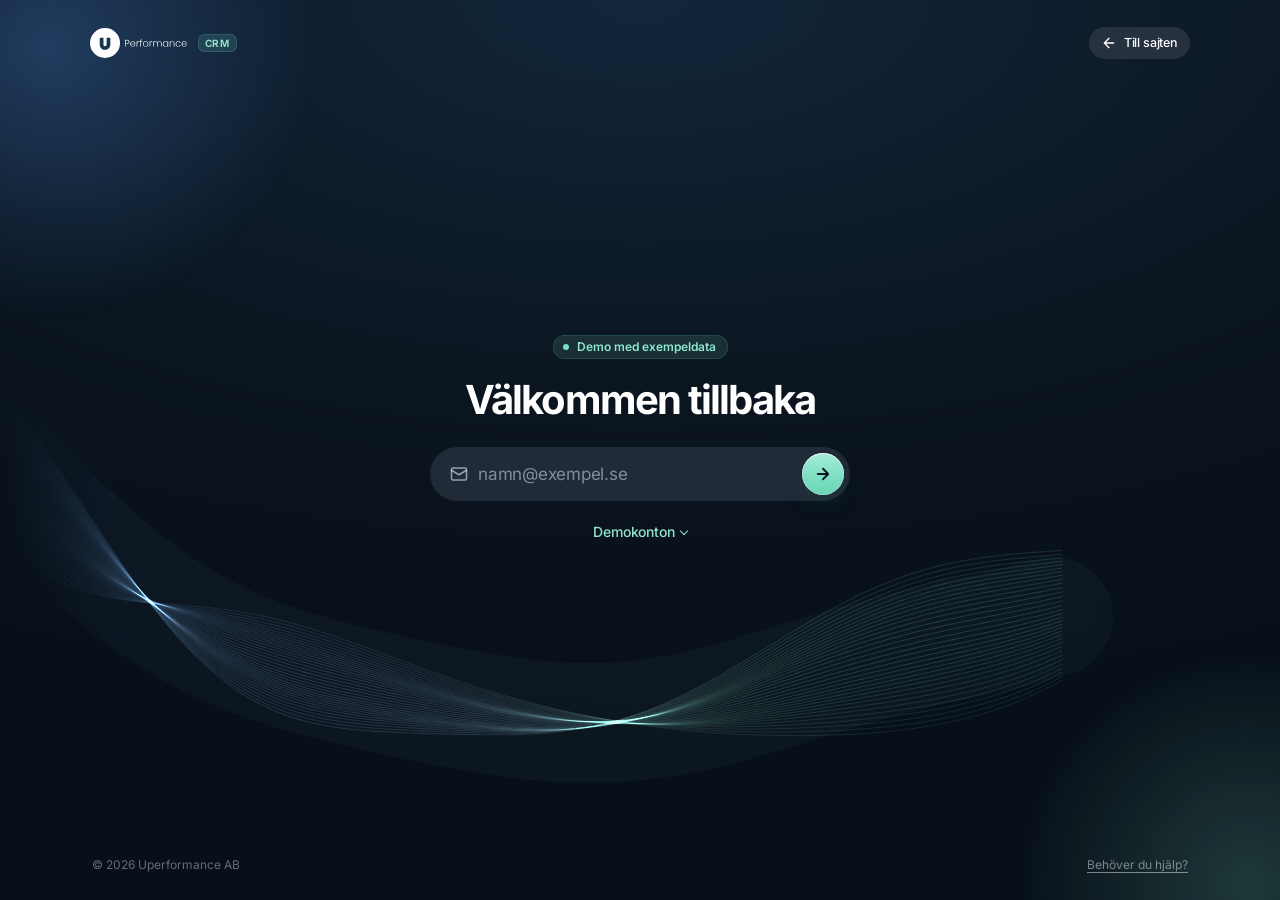
==== crm/index.html @ 2f88c302 "Visningsversion" ====
<!doctype html>
<html lang="sv">
<head>
<meta charset="utf-8">
<script src="skarpt.js"></script>
<script>
  // Inloggningsvakten: den som inte är inloggad skickas till inloggningssidan (och tillbaka hit efteråt).
  // Skarpt läge (node server/server.js sätter window.UP_SKARPT i skarpt.js): servern avgör via sessionskakan.
  // Demoläget: inloggning utan lösenord i webbläsaren. Hemsidan loggar ut – därför kontrolleras det även när
  // sidan visas från bakåt/framåt-cachen och när en annan flik loggar ut.
  // 3D väntas (WebGL2 finns): 3D-sidorna ritas direkt i sin slutliga form i stället för att visa reservversionen först.
  // scener.js tar bort flaggan om scenerna inte kan visas – då syns reservversionerna som förut.
  // 3D kan stängas av i adminpanelens inställningar (up-crm-3d = av) – då står hjältarna direkt utan scen
  if ('WebGL2RenderingContext' in window && (() => { try { return localStorage.getItem('up-crm-3d') !== 'av'; } catch (err) { return true; } })()) document.documentElement.setAttribute('data-3d', '');
  // Infälld sidomeny (dator) sätts före första målningen så att den inte blinkar till
  try { if (localStorage.getItem('up-crm-sido-dold') === '1') document.documentElement.setAttribute('data-sido-dold', ''); } catch (err) { /* ingen lagring */ }
  (() => {
    // orsak (skarpt läge): servern vet varför kakan inte gäller – inaktiverat konto eller utloggad av en administratör
    const tillInloggning = (orsak) => {
      window.UP_OMDIRIGERAR = true; const q = new URLSearchParams();
      if (/^#\/[\w\/-]+$/.test(location.hash)) q.set('nasta', location.hash);
      if (orsak === 'inaktiverad' || orsak === 'utloggad-av-admin') q.set('orsak', orsak);
      location.replace('logga-in.html' + (q.toString() ? '?' + q : ''));
    };
    const S = window.UP_SKARPT && window.UP_SKARPT.lage === 'skarp' ? window.UP_SKARPT : null;
    if (S) {
      document.documentElement.setAttribute('data-lage', 'skarp');
      if (!S.inloggad) { tillInloggning(S.orsak); return; }
      addEventListener('pageshow', (ev) => {
        if (!ev.persisted) return;
        fetch('/api/jag', { credentials: 'same-origin', cache: 'no-store', headers: { Accept: 'application/json' } }).then((r) => { if (r.status === 401) r.json().then((j) => tillInloggning(j && j.orsak), () => tillInloggning()); }, () => {});
      });
      // Utloggning i en annan flik (den här fliken loggar själv ut via "Logga ut" och sätter UP_LOGGAR_UT)
      try { new BroadcastChannel('up-crm').addEventListener('message', (ev) => { if (ev.data && ev.data.typ === 'utloggad' && !window.UP_LOGGAR_UT) tillInloggning(); }); } catch (err) { /* äldre webbläsare – storage nedan räcker */ }
      addEventListener('storage', (ev) => { if (ev.key === 'up-crm-utloggning' && ev.newValue) tillInloggning(); });
      return;
    }
    // Visningslänk (bara demoläget): /crm/?visa=salj eller ?visa=test loggar in demorollen direkt, så att en länk kan skickas
    // till någon som ska titta utan att behöva gå via inloggningssidan. Parametern tas bort ur adressen efteråt.
    const visa = { salj: 'gs', chef: 'gs', test: 'dr', admin: 'ad' }[new URLSearchParams(location.search).get('visa')];
    if (visa) {
      try {
        localStorage.setItem('up-crm-jag', visa);
        localStorage.setItem('up-crm-inloggad', JSON.stringify({ id: visa, tid: new Date().toISOString(), demo: true, visning: true }));
      } catch (err) { /* privat läge – CRM:et släpper då in ändå */ }
      try { const q = new URLSearchParams(location.search); q.delete('visa'); history.replaceState(null, '', location.pathname + (q.toString() ? '?' + q : '') + location.hash); } catch (err) { /* ignorera */ }
    }
    const utloggad = () => { try { return !localStorage.getItem('up-crm-inloggad'); } catch (err) { return false; } };
    if (utloggad()) tillInloggning();
    addEventListener('pageshow', (ev) => { if (ev.persisted && utloggad()) tillInloggning(); });
    addEventListener('storage', (ev) => { if ((ev.key === 'up-crm-inloggad' || ev.key === null) && utloggad()) tillInloggning(); });
  })();
</script>
<meta name="viewport" content="width=device-width, initial-scale=1, viewport-fit=cover">
<meta name="referrer" content="same-origin">
<title>Uperformance CRM – prototyp</title>
<meta name="robots" content="noindex">
<meta name="theme-color" content="#0b1520">
<script src="tema-tidigt.js?v=3"></script>
<link rel="icon" href="favicon.png" type="image/png">
<!-- Typsnitten ligger på vår egen server (GDPR) – inget hämtas från Google -->
<link rel="stylesheet" href="../assets/typsnitt/typsnitt.css?v=1">
<link rel="stylesheet" href="crm.css?v=62">
<link rel="stylesheet" href="premium.css?v=42">
<link rel="stylesheet" href="mote.css?v=13">
<link rel="stylesheet" href="film.css?v=2">
<link rel="stylesheet" href="mote-paket.css?v=1">
<link rel="stylesheet" href="motescen.css?v=32">
<link rel="stylesheet" href="sidor.css?v=151">
<link rel="stylesheet" href="inspelning.css?v=11">
<link rel="stylesheet" href="samtal.css?v=5">
<link rel="stylesheet" href="samtal-dela.css?v=5">
<link rel="stylesheet" href="videomote.css?v=6">
<link rel="stylesheet" href="chatt.css?v=38">
<link rel="stylesheet" href="ledning.css?v=72">
<link rel="stylesheet" href="enkat-rapport.css?v=5">
<link rel="stylesheet" href="enkater.css?v=7">
<link rel="stylesheet" href="abonnemang.css?v=26">
<link rel="stylesheet" href="forfragningar.css?v=1">
<link rel="stylesheet" href="import.css?v=2">
<link rel="stylesheet" href="hjalp.css?v=2">
<link rel="stylesheet" href="diagram.css?v=2">
<link rel="stylesheet" href="tema-toner.css?v=25">
<link rel="stylesheet" href="tema.css?v=38">
<link rel="stylesheet" href="glas.css?v=28" media="screen">
<link rel="stylesheet" href="sidorals.css?v=8">
<link rel="stylesheet" href="sidomeny.css?v=23">
<link rel="stylesheet" href="../assets/valj.css?v=13">
<link rel="stylesheet" href="../assets/kalender.css?v=14">
<link rel="stylesheet" href="../assets/overgang.css?v=2">
<link rel="stylesheet" href="../assets/logga.css?v=4">
<link rel="stylesheet" href="apple.css?v=59">
<link rel="stylesheet" href="apple-1.css?v=2">
<link rel="stylesheet" href="apple-2.css?v=2">
<link rel="stylesheet" href="apple-3.css?v=2">
<link rel="stylesheet" href="apple-4.css?v=2">
<link rel="stylesheet" href="guide.css?v=2">
<script src="../assets/overgang.js?v=3"></script>
<script src="data.js?v=25" defer></script>
<script src="../assets/valj.js?v=2" defer></script>
<script src="../assets/kalender.js?v=4" defer></script>
<script src="lager.js?v=26" defer></script>
<script src="filregler.js?v=1" defer></script>
<script src="filskanner.js?v=2" defer></script>
<script src="film.js?v=3" defer></script>
<script src="mote.js?v=17" defer></script>
<script src="tema.js?v=7" defer></script>
<script src="installningar.js?v=12" defer></script>
<script src="ledning.js?v=47" defer></script>
<script src="sakerhet.js?v=23" defer></script>
<script src="inspelning.js?v=6" defer></script>
<script src="samtal.js?v=3" defer></script>
<script src="samtal-ui.js?v=7" defer></script>
<script src="samtal-dela.js?v=2" defer></script>
<script src="videomote.js?v=8" defer></script>
<script src="sidorals.js?v=4" defer></script>
<script src="sidomeny.js?v=6" defer></script>
<script src="aviseringar.js?v=6" defer></script>
<script src="chatt.js?v=37" defer></script>
<script src="diagram.js?v=1" defer></script>
<script src="enkatlogik.js?v=5" defer></script>
<script src="qr.js?v=1" defer></script>
<script src="enkater.js?v=9" defer></script>
<script src="abonnemang.js?v=16" defer></script>
<script src="forfragningar.js?v=3" defer></script>
<script src="import.js?v=5" defer></script>
<script src="hjalp-innehall.js?v=1" defer></script>
<script src="hjalp.js?v=2" defer></script>
<script src="mjuka-val.js?v=11" defer></script>
<script src="../assets/logga.js?v=1" defer></script>
<script src="guide.js?v=8" defer></script>
<script src="guide-turer.js?v=6" defer></script>
<script src="crm.js?v=182" defer></script>
<script src="motescen.js?v=16" defer></script>
<script type="module" src="scener.js?v=93"></script>
</head>
<body>

<svg width="0" height="0" style="position:absolute" aria-hidden="true" focusable="false">
  <defs>
    <!-- symbolernas tvåtonslinjer (crm.css modul 21: --emo-grad) – ljus yta och mörk yta -->
    <linearGradient id="ikg-navy" gradientUnits="userSpaceOnUse" x1="4" y1="21" x2="20" y2="3"><stop offset="0" stop-color="#183653"/><stop offset="1" stop-color="#2f7fa8"/></linearGradient>
    <linearGradient id="ikg-mint" gradientUnits="userSpaceOnUse" x1="4" y1="21" x2="20" y2="3"><stop offset="0" stop-color="#0b5e4a"/><stop offset="1" stop-color="#1fb38f"/></linearGradient>
    <linearGradient id="ikg-is" gradientUnits="userSpaceOnUse" x1="4" y1="21" x2="20" y2="3"><stop offset="0" stop-color="#24527c"/><stop offset="1" stop-color="#4f93cf"/></linearGradient>
    <linearGradient id="ikg-orange" gradientUnits="userSpaceOnUse" x1="4" y1="21" x2="20" y2="3"><stop offset="0" stop-color="#9a4f0e"/><stop offset="1" stop-color="#e08a2e"/></linearGradient>
    <linearGradient id="ikg-rod" gradientUnits="userSpaceOnUse" x1="4" y1="21" x2="20" y2="3"><stop offset="0" stop-color="#b23b26"/><stop offset="1" stop-color="#e8705a"/></linearGradient>
    <linearGradient id="ikg-gul" gradientUnits="userSpaceOnUse" x1="4" y1="21" x2="20" y2="3"><stop offset="0" stop-color="#8c5d05"/><stop offset="1" stop-color="#d6a127"/></linearGradient>
    <linearGradient id="ikg-ljus" gradientUnits="userSpaceOnUse" x1="4" y1="21" x2="20" y2="3"><stop offset="0" stop-color="#7ee0c3"/><stop offset="1" stop-color="#c4e6ff"/></linearGradient>
    <linearGradient id="ikg-ljus-orange" gradientUnits="userSpaceOnUse" x1="4" y1="21" x2="20" y2="3"><stop offset="0" stop-color="#ffb36b"/><stop offset="1" stop-color="#ffe2b6"/></linearGradient>
    <linearGradient id="ikg-ljus-rod" gradientUnits="userSpaceOnUse" x1="4" y1="21" x2="20" y2="3"><stop offset="0" stop-color="#ff9b86"/><stop offset="1" stop-color="#ffd3c8"/></linearGradient>
    <linearGradient id="ikg-ljus-gul" gradientUnits="userSpaceOnUse" x1="4" y1="21" x2="20" y2="3"><stop offset="0" stop-color="#ffd27a"/><stop offset="1" stop-color="#fff2c6"/></linearGradient>
    <linearGradient id="ikg-ljus-is" gradientUnits="userSpaceOnUse" x1="4" y1="21" x2="20" y2="3"><stop offset="0" stop-color="#a7d2ff"/><stop offset="1" stop-color="#e6f2ff"/></linearGradient>
    <linearGradient id="spark-grad" x1="0" y1="0" x2="0" y2="1"><stop offset="0" stop-color="#7ee0c3" stop-opacity=".45"/><stop offset="1" stop-color="#7ee0c3" stop-opacity="0"/></linearGradient>
    <linearGradient id="stapel-grad" x1="0" y1="0" x2="0" y2="1"><stop offset="0" stop-color="#7ee0c3"/><stop offset="1" stop-color="#183653"/></linearGradient>
  </defs>
  <symbol id="i-chevron" viewBox="0 0 24 24"><path pathLength="1" d="m7 10 5 5 5-5"/></symbol>
  <symbol id="i-blixt" viewBox="0 0 24 24"><path pathLength="1" d="M4 14a1 1 0 0 1-.78-1.63l9.9-10.2a.5.5 0 0 1 .86.46l-1.92 6.02A1 1 0 0 0 13 10h7a1 1 0 0 1 .78 1.63l-9.9 10.2a.5.5 0 0 1-.86-.46l1.92-6.02A1 1 0 0 0 11 14z"/></symbol>
  <symbol id="u-mark" viewBox="0 0 396 395"><path fill="none" stroke="currentColor" stroke-width="20" d="M198,10c103.9,0,188,84,188,187.5s-84.1,187.5-188,187.5S10,301,10,197.5,94.1,10,198,10Z"/><path fill="currentColor" d="M177.5,127.8v88.6c0,7.3,1.6,13,4.7,17.3,3.3,4.1,8.4,6.2,15.5,6.2s12.4-2.1,15.8-6.2c3.4-4.3,5.1-10.1,5.1-17.3v-88.6h49.1v88.6c0,14.9-3.1,27.8-9.3,38.4-6.2,10.5-14.7,18.4-25.5,23.8-10.8,5.3-22.9,8-36.2,8s-25.2-2.7-35.5-8c-10.2-5.3-18.2-13.2-24-23.8-5.8-10.5-8.7-23.3-8.7-38.4v-88.6h49.1-.1Z"/></symbol>
  <symbol id="i-hem" viewBox="0 0 24 24"><path pathLength="1" d="M3 10.5 12 3l9 7.5V20a1 1 0 0 1-1 1h-5v-6h-6v6H4a1 1 0 0 1-1-1z"/></symbol>
  <symbol id="i-kunder" viewBox="0 0 24 24"><rect pathLength="1" x="4" y="2" width="16" height="20" rx="2"/><path pathLength="1" d="M9 22v-4h6v4M8 6h.01M12 6h.01M16 6h.01M8 10h.01M12 10h.01M16 10h.01M8 14h.01M12 14h.01M16 14h.01"/></symbol>
  <symbol id="i-salj" viewBox="0 0 24 24"><path pathLength="1" d="M3 3v18h18"/><path pathLength="1" d="m7 14 4-4 4 4 5-6"/></symbol>
  <symbol id="i-projekt" viewBox="0 0 24 24"><rect pathLength="1" x="3" y="4" width="18" height="16" rx="2"/><path pathLength="1" d="M8 4v16M14 4v16"/></symbol>
  <symbol id="i-klubb" viewBox="0 0 24 24"><path pathLength="1" d="M6 9H4.5a2.5 2.5 0 0 1 0-5H6M18 9h1.5a2.5 2.5 0 0 0 0-5H18M4 22h16M10 14.66V17c0 .55-.47.98-.97 1.21C7.85 18.75 7 20.24 7 22M14 14.66V17c0 .55.47.98.97 1.21C16.15 18.75 17 20.24 17 22M18 2H6v7a6 6 0 0 0 12 0V2Z"/></symbol>
  <symbol id="i-todo" viewBox="0 0 24 24"><rect pathLength="1" x="3" y="5" width="6" height="6" rx="1"/><path pathLength="1" d="m3 17 2 2 4-4M13 6h8M13 12h8M13 18h8"/></symbol>
  <symbol id="i-mer-cirkel" viewBox="0 0 24 24"><circle pathLength="1" cx="12" cy="12" r="9.25"/><circle pathLength="1" cx="7.6" cy="12" r=".9" fill="currentColor"/><circle pathLength="1" cx="12" cy="12" r=".9" fill="currentColor"/><circle pathLength="1" cx="16.4" cy="12" r=".9" fill="currentColor"/></symbol>
  <symbol id="i-mer" viewBox="0 0 24 24"><circle pathLength="1" cx="5" cy="12" r="1.5"/><circle pathLength="1" cx="12" cy="12" r="1.5"/><circle pathLength="1" cx="19" cy="12" r="1.5"/></symbol>
  <symbol id="i-plus" viewBox="0 0 24 24"><path pathLength="1" d="M12 5v14M5 12h14"/></symbol>
  <symbol id="i-sok" viewBox="0 0 24 24"><circle pathLength="1" cx="11" cy="11" r="7"/><path pathLength="1" d="m20 20-3.5-3.5"/></symbol>
  <symbol id="i-pil" viewBox="0 0 24 24"><path pathLength="1" d="M5 12h14M12 5l7 7-7 7"/></symbol>
  <symbol id="i-pil-v" viewBox="0 0 24 24"><path pathLength="1" d="M19 12H5M12 19l-7-7 7-7"/></symbol>
  <symbol id="i-bock" viewBox="0 0 24 24"><path pathLength="1" d="M20 6 9 17l-5-5"/></symbol>
  <symbol id="i-stang" viewBox="0 0 24 24"><path pathLength="1" d="M18 6 6 18M6 6l12 12"/></symbol>
  <symbol id="i-anteckning" viewBox="0 0 24 24"><path pathLength="1" d="M12 20h9M16.5 3.5a2.12 2.12 0 0 1 3 3L7 19l-4 1 1-4Z"/></symbol>
  <symbol id="i-mote" viewBox="0 0 24 24"><path pathLength="1" d="M16 21v-2a4 4 0 0 0-4-4H6a4 4 0 0 0-4 4v2M22 21v-2a4 4 0 0 0-3-3.87M16 3.13a4 4 0 0 1 0 7.75"/><circle pathLength="1" cx="9" cy="7" r="4"/></symbol>
  <symbol id="i-samtal" viewBox="0 0 24 24"><path pathLength="1" d="M22 16.92v3a2 2 0 0 1-2.18 2 19.79 19.79 0 0 1-8.63-3.07 19.5 19.5 0 0 1-6-6A19.79 19.79 0 0 1 2.12 4.18 2 2 0 0 1 4.11 2h3a2 2 0 0 1 2 1.72c.13.96.36 1.9.7 2.81a2 2 0 0 1-.45 2.11L8.09 9.91a16 16 0 0 0 6 6l1.27-1.27a2 2 0 0 1 2.11-.45c.91.34 1.85.57 2.81.7A2 2 0 0 1 22 16.92z"/></symbol>
  <symbol id="i-mejl" viewBox="0 0 24 24"><rect pathLength="1" x="2" y="4" width="20" height="16" rx="2"/><path pathLength="1" d="m22 7-10 6L2 7"/></symbol>
  <symbol id="i-system" viewBox="0 0 24 24"><circle pathLength="1" cx="12" cy="12" r="3"/><path pathLength="1" d="M12 2v3M12 19v3M4.93 4.93l2.12 2.12M16.95 16.95l2.12 2.12M2 12h3M19 12h3M4.93 19.07l2.12-2.12M16.95 7.05l2.12-2.12"/></symbol>
  <symbol id="i-dokument" viewBox="0 0 24 24"><path pathLength="1" d="M15 2H6a2 2 0 0 0-2 2v16a2 2 0 0 0 2 2h12a2 2 0 0 0 2-2V7Z"/><path pathLength="1" d="M14 2v4a2 2 0 0 0 2 2h4M16 13H8M16 17H8M10 9H8"/></symbol>
  <symbol id="i-uppladdning" viewBox="0 0 24 24"><path pathLength="1" d="M21 15v4a2 2 0 0 1-2 2H5a2 2 0 0 1-2-2v-4M17 8l-5-5-5 5M12 3v12"/></symbol>
  <symbol id="i-ladda-ner" viewBox="0 0 24 24"><path pathLength="1" d="M21 15v4a2 2 0 0 1-2 2H5a2 2 0 0 1-2-2v-4"/><path pathLength="1" d="m7 10 5 5 5-5M12 15V3"/></symbol>
  <symbol id="i-skrivare" viewBox="0 0 24 24"><path pathLength="1" d="M6 9V2h12v7M6 18H4a2 2 0 0 1-2-2v-5a2 2 0 0 1 2-2h16a2 2 0 0 1 2 2v5a2 2 0 0 1-2 2h-2"/><rect pathLength="1" x="6" y="14" width="12" height="8"/></symbol>
  <symbol id="i-kalender" viewBox="0 0 24 24"><rect pathLength="1" x="3" y="4" width="18" height="18" rx="2"/><path pathLength="1" d="M16 2v4M8 2v4M3 10h18"/></symbol>
  <symbol id="i-plats" viewBox="0 0 24 24"><path pathLength="1" d="M20 10c0 6-8 12-8 12s-8-6-8-12a8 8 0 0 1 16 0Z"/><circle pathLength="1" cx="12" cy="10" r="3"/></symbol>
  <symbol id="i-anstallda" viewBox="0 0 24 24"><path pathLength="1" d="M19 21v-2a4 4 0 0 0-4-4H9a4 4 0 0 0-4 4v2"/><circle pathLength="1" cx="12" cy="7" r="4"/></symbol>
  <symbol id="i-varning" viewBox="0 0 24 24"><path pathLength="1" d="m21.73 18-8-14a2 2 0 0 0-3.48 0l-8 14A2 2 0 0 0 4 21h16a2 2 0 0 0 1.73-3Z"/><path pathLength="1" d="M12 9v4M12 17h.01"/></symbol>
  <symbol id="i-pengar" viewBox="0 0 24 24"><rect pathLength="1" x="2" y="6" width="20" height="12" rx="2"/><circle pathLength="1" cx="12" cy="12" r="2.5"/><path pathLength="1" d="M6 12h.01M18 12h.01"/></symbol>
  <symbol id="i-lank" viewBox="0 0 24 24"><path pathLength="1" d="M10 13a5 5 0 0 0 7.54.54l3-3a5 5 0 0 0-7.07-7.07l-1.72 1.71"/><path pathLength="1" d="M14 11a5 5 0 0 0-7.54-.54l-3 3a5 5 0 0 0 7.07 7.07l1.71-1.71"/></symbol>
  <symbol id="i-retur" viewBox="0 0 24 24"><path pathLength="1" d="M9 14 4 9l5-5"/><path pathLength="1" d="M4 9h10.5a5.5 5.5 0 0 1 0 11H11"/></symbol>
  <symbol id="i-flytta" viewBox="0 0 24 24"><path pathLength="1" d="m9 18 6-6-6-6"/></symbol>
  <symbol id="i-trend" viewBox="0 0 24 24"><path pathLength="1" d="M22 7 13.5 15.5l-5-5L2 17M16 7h6v6"/></symbol>
  <symbol id="i-klocka" viewBox="0 0 24 24"><circle pathLength="1" cx="12" cy="12" r="10"/><path pathLength="1" d="M12 6v6l4 2"/></symbol>
  <symbol id="i-info" viewBox="0 0 24 24"><circle pathLength="1" cx="12" cy="12" r="10"/><path pathLength="1" d="M12 16v-4M12 8h.01"/></symbol>
  <symbol id="i-video" viewBox="0 0 24 24"><rect pathLength="1" x="2.5" y="6" width="13" height="12" rx="3"/><path pathLength="1" d="m15.5 10.5 6-3.5v10l-6-3.5z"/></symbol><symbol id="i-film" viewBox="0 0 24 24"><rect pathLength="1" x="3" y="5" width="18" height="14" rx="3"/><path pathLength="1" d="M10 9.5v5l4.5-2.5z"/></symbol><symbol id="i-presentation" viewBox="0 0 24 24"><path pathLength="1" d="M3 4h18M4 4v10a2 2 0 0 0 2 2h12a2 2 0 0 0 2-2V4M12 16v4M8 21l4-1 4 1M9.5 8.5v4M12.5 7v5.5M15.5 10v2.5"/></symbol>
  <symbol id="i-las" viewBox="0 0 24 24"><rect pathLength="1" x="3" y="11" width="18" height="11" rx="2"/><path pathLength="1" d="M7 11V7a5 5 0 0 1 10 0v4"/></symbol>
  <symbol id="i-logga-ut" viewBox="0 0 24 24"><path pathLength="1" d="M9 21H5a2 2 0 0 1-2-2V5a2 2 0 0 1 2-2h4M16 17l5-5-5-5M21 12H9"/></symbol>
  <symbol id="i-hjarta" viewBox="0 0 24 24"><path pathLength="1" d="M20.8 4.6a5.5 5.5 0 0 0-7.8 0L12 5.7l-1-1.1a5.5 5.5 0 0 0-7.8 7.8l1 1.1L12 21l7.8-7.8 1-1.1a5.5 5.5 0 0 0 0-7.8z"/></symbol>
  <symbol id="i-redigera" viewBox="0 0 24 24"><path pathLength="1" d="M17 3a2.85 2.85 0 1 1 4 4L7.5 20.5 2 22l1.5-5.5Z"/></symbol>
  <symbol id="i-helskarm" viewBox="0 0 24 24"><path pathLength="1" d="M4 9V4h5M20 9V4h-5M4 15v5h5M20 15v5h-5"/></symbol>
  <symbol id="i-helskarm-ut" viewBox="0 0 24 24"><path pathLength="1" d="M9 4v5H4M15 4v5h5M9 20v-5H4M15 20v-5h5"/></symbol>
  <symbol id="i-papperskorg" viewBox="0 0 24 24"><path pathLength="1" d="M3 6h18M8 6V4a2 2 0 0 1 2-2h4a2 2 0 0 1 2 2v2M19 6l-1 14a2 2 0 0 1-2 2H8a2 2 0 0 1-2-2L5 6M10 11v6M14 11v6"/></symbol>
  <symbol id="i-aterstall" viewBox="0 0 24 24"><path pathLength="1" d="M3 12a9 9 0 1 0 9-9 9.75 9.75 0 0 0-6.74 2.74L3 8"/><path pathLength="1" d="M3 3v5h5"/></symbol>
  <!-- offertens tillval och program (TILLVAL_IKON i crm.js) – linjeikoner i samma stil, ersätter emojin -->
  <symbol id="i-matare" viewBox="0 0 24 24"><path pathLength="1" d="m12 14 4-4"/><path pathLength="1" d="M3.34 19a10 10 0 1 1 17.32 0"/></symbol>
  <symbol id="i-rorlighet" viewBox="0 0 24 24"><path pathLength="1" d="M4 20h16"/><path pathLength="1" d="M4 20 16.5 7.5"/><path pathLength="1" d="M11 20a7 7 0 0 0-2.05-4.95"/><circle pathLength="1" cx="17.5" cy="6.5" r="1.5"/></symbol>
  <symbol id="i-styrka" viewBox="0 0 24 24"><rect pathLength="1" x="5" y="6.5" width="3.5" height="11" rx="1.2"/><rect pathLength="1" x="15.5" y="6.5" width="3.5" height="11" rx="1.2"/><path pathLength="1" d="M2 12h3M8.5 12h7M19 12h3"/></symbol>
  <symbol id="i-hopp" viewBox="0 0 24 24"><path pathLength="1" d="m18 9-6-6-6 6"/><path pathLength="1" d="M12 3v14"/><path pathLength="1" d="M5 21h14"/></symbol>
  <symbol id="i-droppe" viewBox="0 0 24 24"><path pathLength="1" d="M12 22a7 7 0 0 0 7-7c0-2-1-3.9-3-5.5s-3.5-4-4-6.5c-.5 2.5-2 4.9-4 6.5C6 11.1 5 13 5 15a7 7 0 0 0 7 7z"/></symbol>
  <symbol id="i-skanna" viewBox="0 0 24 24"><path pathLength="1" d="M3 7V5a2 2 0 0 1 2-2h2"/><path pathLength="1" d="M17 3h2a2 2 0 0 1 2 2v2"/><path pathLength="1" d="M21 17v2a2 2 0 0 1-2 2h-2"/><path pathLength="1" d="M7 21H5a2 2 0 0 1-2-2v-2"/><path pathLength="1" d="M7 12h10"/></symbol>
  <symbol id="i-andning" viewBox="0 0 24 24"><path pathLength="1" d="M12.8 19.6A2 2 0 1 0 14 16H2"/><path pathLength="1" d="M17.5 8a2.5 2.5 0 1 1 2 4H2"/><path pathLength="1" d="M9.8 4.4A2 2 0 1 1 11 8H2"/></symbol>
  <symbol id="i-puls" viewBox="0 0 24 24"><path pathLength="1" d="M19 14c1.49-1.46 3-3.21 3-5.5A5.5 5.5 0 0 0 16.5 3c-1.76 0-3 .5-4.5 2-1.5-1.5-2.74-2-4.5-2A5.5 5.5 0 0 0 2 8.5c0 2.3 1.5 4.05 3 5.5l7 7Z"/><path pathLength="1" d="M3.22 12H9.5l.5-1 2 4.5 2-7 1.5 3.5h5.27"/></symbol>
  <symbol id="i-mobil" viewBox="0 0 24 24"><rect pathLength="1" x="5" y="2" width="14" height="20" rx="2.5"/><path pathLength="1" d="M11 18h2"/></symbol>
  <symbol id="i-enkat" viewBox="0 0 24 24"><rect pathLength="1" x="4" y="3" width="16" height="18" rx="2.5"/><path pathLength="1" d="M8 8.5l1.2 1.2L11.5 7.4M8 14.5l1.2 1.2 2.3-2.3"/><path pathLength="1" d="M14 8.5h3M14 14.5h3"/></symbol>
  <symbol id="i-qr" viewBox="0 0 24 24"><rect pathLength="1" x="3" y="3" width="7" height="7" rx="1.5"/><rect pathLength="1" x="14" y="3" width="7" height="7" rx="1.5"/><rect pathLength="1" x="3" y="14" width="7" height="7" rx="1.5"/><path pathLength="1" d="M14 14h3v3h-3zM20 14v.01M14 20h.01M17 20h4v-3"/></symbol>
  <symbol id="i-stapel" viewBox="0 0 24 24"><path pathLength="1" d="M3 3v16a2 2 0 0 0 2 2h16"/><path pathLength="1" d="M18 17V9"/><path pathLength="1" d="M13 17V5"/><path pathLength="1" d="M8 17v-3"/></symbol>
  <symbol id="i-kompass" viewBox="0 0 24 24"><circle pathLength="1" cx="12" cy="12" r="10"/><path pathLength="1" d="m16.24 7.76-1.804 5.411a2 2 0 0 1-1.265 1.265L7.76 16.24l1.804-5.411a2 2 0 0 1 1.265-1.265z"/></symbol>
  <symbol id="i-underlag" viewBox="0 0 24 24"><rect pathLength="1" x="8" y="2" width="8" height="4" rx="1"/><path pathLength="1" d="M16 4h2a2 2 0 0 1 2 2v14a2 2 0 0 1-2 2H6a2 2 0 0 1-2-2V6a2 2 0 0 1 2-2h2"/><path pathLength="1" d="M12 11h4M12 16h4M8 11h.01M8 16h.01"/></symbol>
  <symbol id="i-order" viewBox="0 0 24 24"><path pathLength="1" d="M15 2H6a2 2 0 0 0-2 2v16a2 2 0 0 0 2 2h12a2 2 0 0 0 2-2V7Z"/><path pathLength="1" d="M14 2v4a2 2 0 0 0 2 2h4"/><path pathLength="1" d="m9 15 2 2 4-4"/></symbol>
  <!-- CRM:ets symboler (UPEMO i crm.js) – linjeikoner som ersätter emojin i hela CRM:et (2026-10-22) -->
  <symbol id="i-prat" viewBox="0 0 24 24"><path pathLength="1" d="M7.9 20A9 9 0 1 0 4 16.1L2 22Z"/><path pathLength="1" d="M8 12h.01M12 12h.01M16 12h.01"/></symbol>
  <symbol id="i-medalj" viewBox="0 0 24 24"><path pathLength="1" d="m15.477 12.89 1.515 8.526a.5.5 0 0 1-.81.47l-3.58-2.687a1 1 0 0 0-1.197 0l-3.586 2.686a.5.5 0 0 1-.81-.469l1.514-8.526"/><circle pathLength="1" cx="12" cy="8" r="6"/></symbol>
  <symbol id="i-stetoskop" viewBox="0 0 24 24"><path pathLength="1" d="M11 2v2"/><path pathLength="1" d="M5 2v2"/><path pathLength="1" d="M5 3H4a2 2 0 0 0-2 2v4a6 6 0 0 0 12 0V5a2 2 0 0 0-2-2h-1"/><path pathLength="1" d="M8 15a6 6 0 0 0 12 0v-3"/><circle pathLength="1" cx="20" cy="10" r="2"/></symbol>
  <symbol id="i-vag" viewBox="0 0 24 24"><path pathLength="1" d="m16 16 3-8 3 8c-.87.65-1.92 1-3 1s-2.13-.35-3-1Z"/><path pathLength="1" d="m2 16 3-8 3 8c-.87.65-1.92 1-3 1s-2.13-.35-3-1Z"/><path pathLength="1" d="M7 21h10"/><path pathLength="1" d="M12 3v18"/><path pathLength="1" d="M3 7h2c2 0 5-1 7-2 2 1 5 2 7 2h2"/></symbol>
  <symbol id="i-faktura" viewBox="0 0 24 24"><path pathLength="1" d="M4 2v20l2-1 2 1 2-1 2 1 2-1 2 1 2-1 2 1V2l-2 1-2-1-2 1-2-1-2 1-2-1-2 1Z"/><path pathLength="1" d="M16 8h-6a2 2 0 1 0 0 4h4a2 2 0 1 1 0 4H8"/><path pathLength="1" d="M12 17.5v-11"/></symbol>
  <symbol id="i-flagga" viewBox="0 0 24 24"><path pathLength="1" d="M4 15s1-1 4-1 5 2 8 2 4-1 4-1V3s-1 1-4 1-5-2-8-2-4 1-4 1z"/><path pathLength="1" d="M4 22v-7"/></symbol>
  <symbol id="i-gem" viewBox="0 0 24 24"><path pathLength="1" d="m21.44 11.05-9.19 9.19a6 6 0 0 1-8.49-8.49l8.57-8.57A4 4 0 1 1 18 8.84l-8.59 8.57a2 2 0 0 1-2.83-2.83l8.49-8.48"/></symbol>
  <symbol id="i-rutnat" viewBox="0 0 24 24"><rect pathLength="1" x="3" y="3" width="7" height="7" rx="1.5"/><rect pathLength="1" x="14" y="3" width="7" height="7" rx="1.5"/><rect pathLength="1" x="14" y="14" width="7" height="7" rx="1.5"/><rect pathLength="1" x="3" y="14" width="7" height="7" rx="1.5"/></symbol>
  <symbol id="i-grodd" viewBox="0 0 24 24"><path pathLength="1" d="M7 20h10"/><path pathLength="1" d="M10 20c5.5-2.5.8-6.4 3-10"/><path pathLength="1" d="M9.5 9.4c1.1.8 1.8 2.2 2.3 3.7-2 .4-3.5.4-4.8-.3-1.2-.6-2.3-1.9-3-4.2 2.8-.5 4.4 0 5.5.8z"/><path pathLength="1" d="M14.1 6a7 7 0 0 0-1.1 4c1.9-.1 3.3-.6 4.3-1.4 1-1 1.6-2.3 1.7-4.6-2.7.1-4 1-4.9 2z"/></symbol>
  <symbol id="i-larm" viewBox="0 0 24 24"><circle pathLength="1" cx="12" cy="13" r="8"/><path pathLength="1" d="M12 9v4l2 2"/><path pathLength="1" d="M5 3 2 6"/><path pathLength="1" d="m22 6-3-3"/><path pathLength="1" d="M6.38 18.7 4 21"/><path pathLength="1" d="M17.64 18.67 20 21"/></symbol>
  <symbol id="i-sol" viewBox="0 0 24 24"><circle pathLength="1" cx="12" cy="12" r="4"/><path pathLength="1" d="M12 2v2M12 20v2m-7.07-17.07 1.41 1.41m11.32 11.32 1.41 1.41M2 12h2m16 0h2M6.34 17.66l-1.41 1.41M19.07 4.93l-1.41 1.41"/></symbol>
  <symbol id="i-nal" viewBox="0 0 24 24"><path pathLength="1" d="M12 17v5"/><path pathLength="1" d="M9 10.76a2 2 0 0 1-1.11 1.79l-1.78.9A2 2 0 0 0 5 15.24V16a1 1 0 0 0 1 1h12a1 1 0 0 0 1-1v-.76a2 2 0 0 0-1.11-1.79l-1.78-.9A2 2 0 0 1 15 10.76V7a1 1 0 0 1 1-1 2 2 0 0 0 0-4H8a2 2 0 0 0 0 4 1 1 0 0 1 1 1z"/></symbol>
  <symbol id="i-klar" viewBox="0 0 24 24"><circle pathLength="1" cx="12" cy="12" r="10"/><path pathLength="1" d="m9 12 2 2 4-4"/></symbol>
  <symbol id="i-soluppgang" viewBox="0 0 24 24"><path pathLength="1" d="M12 2v8"/><path pathLength="1" d="m4.93 10.93 1.41 1.41M2 18h2M20 18h2m-.93-7.07-1.41 1.41"/><path pathLength="1" d="M22 22H2"/><path pathLength="1" d="m8 6 4-4 4 4"/><path pathLength="1" d="M16 18a4 4 0 0 0-8 0"/></symbol>
  <symbol id="i-mane" viewBox="0 0 24 24"><path pathLength="1" d="M12 3a6 6 0 0 0 9 9 9 9 0 1 1-9-9Z"/></symbol>
  <symbol id="i-skold" viewBox="0 0 24 24"><path pathLength="1" d="M20 13c0 5-3.5 7.5-7.66 8.95a1 1 0 0 1-.67-.01C7.5 20.5 4 18 4 13V6a1 1 0 0 1 1-1c2 0 4.5-1.2 6.24-2.72a1.17 1.17 0 0 1 1.52 0C14.51 3.81 17 5 19 5a1 1 0 0 1 1 1z"/><path pathLength="1" d="m9 12 2 2 4-4"/></symbol>
  <symbol id="i-nyckel" viewBox="0 0 24 24"><path pathLength="1" d="M2.586 17.414A2 2 0 0 0 2 18.828V21a1 1 0 0 0 1 1h3a1 1 0 0 0 1-1v-1a1 1 0 0 1 1-1h1a1 1 0 0 0 1-1v-1a1 1 0 0 1 1-1h.172a2 2 0 0 0 1.414-.586l.814-.814a6.5 6.5 0 1 0-4-4z"/><circle pathLength="1" cx="16.5" cy="7.5" r=".5"/></symbol>
  <symbol id="i-signera" viewBox="0 0 24 24"><path pathLength="1" d="M12 20h9"/><path pathLength="1" d="M16.376 3.622a1 1 0 0 1 3.002 3.002L7.368 18.635a2 2 0 0 1-.855.506l-2.872.838a.5.5 0 0 1-.62-.62l.838-2.872a2 2 0 0 1 .506-.854z"/></symbol>
  <symbol id="i-mynt" viewBox="0 0 24 24"><circle pathLength="1" cx="8" cy="8" r="6"/><path pathLength="1" d="M18.09 10.37A6 6 0 1 1 10.34 18"/><path pathLength="1" d="M7 6h1v4"/><path pathLength="1" d="m16.71 13.88.7.71-2.82 2.82"/></symbol>
  <symbol id="i-timglas" viewBox="0 0 24 24"><path pathLength="1" d="M5 22h14"/><path pathLength="1" d="M5 2h14"/><path pathLength="1" d="M17 22v-4.172a2 2 0 0 0-.586-1.414L12 12l-4.414 4.414A2 2 0 0 0 7 17.828V22"/><path pathLength="1" d="M7 2v4.172a2 2 0 0 0 .586 1.414L12 12l4.414-4.414A2 2 0 0 0 17 6.172V2"/></symbol>
  <symbol id="i-mal" viewBox="0 0 24 24"><circle pathLength="1" cx="12" cy="12" r="10"/><circle pathLength="1" cx="12" cy="12" r="6"/><circle pathLength="1" cx="12" cy="12" r="2"/></symbol>
  <symbol id="i-portfolj" viewBox="0 0 24 24"><path pathLength="1" d="M16 20V4a2 2 0 0 0-2-2h-4a2 2 0 0 0-2 2v16"/><rect pathLength="1" x="2" y="6" width="20" height="14" rx="2"/></symbol>
  <symbol id="i-kalkyl" viewBox="0 0 24 24"><rect pathLength="1" x="4" y="2" width="16" height="20" rx="2"/><path pathLength="1" d="M8 6h8"/><path pathLength="1" d="M16 14v4"/><path pathLength="1" d="M16 10h.01M12 10h.01M8 10h.01M12 14h.01M8 14h.01M12 18h.01M8 18h.01"/></symbol>
  <symbol id="i-gnista" viewBox="0 0 24 24"><path pathLength="1" d="M9.937 15.5A2 2 0 0 0 8.5 14.063l-6.135-1.582a.5.5 0 0 1 0-.962L8.5 9.936A2 2 0 0 0 9.937 8.5l1.582-6.135a.5.5 0 0 1 .963 0L14.063 8.5A2 2 0 0 0 15.5 9.937l6.135 1.581a.5.5 0 0 1 0 .964L15.5 14.063a2 2 0 0 0-1.437 1.437l-1.582 6.135a.5.5 0 0 1-.963 0z"/><path pathLength="1" d="M20 3v4M22 5h-4M4 17v2M5 18H3"/></symbol>
  <symbol id="i-glodlampa" viewBox="0 0 24 24"><path pathLength="1" d="M15 14c.2-1 .7-1.7 1.5-2.5 1-.9 1.5-2.2 1.5-3.5A6 6 0 0 0 6 8c0 1 .2 2.2 1.5 3.5.7.7 1.3 1.5 1.5 2.5"/><path pathLength="1" d="M9 18h6"/><path pathLength="1" d="M10 22h4"/></symbol>
  <symbol id="i-omtest" viewBox="0 0 24 24"><path pathLength="1" d="M3 12a9 9 0 0 1 9-9 9.75 9.75 0 0 1 6.74 2.74L21 8"/><path pathLength="1" d="M21 3v5h-5"/><path pathLength="1" d="M21 12a9 9 0 0 1-9 9 9.75 9.75 0 0 1-6.74-2.74L3 16"/><path pathLength="1" d="M8 16H3v5"/></symbol>
  <symbol id="i-inkorg" viewBox="0 0 24 24"><path pathLength="1" d="M22 12h-6l-2 3h-4l-2-3H2"/><path pathLength="1" d="M5.45 5.11 2 12v6a2 2 0 0 0 2 2h16a2 2 0 0 0 2-2v-6l-3.45-6.89A2 2 0 0 0 16.76 4H7.24a2 2 0 0 0-1.79 1.11z"/></symbol>
  <symbol id="i-uppgradera" viewBox="0 0 24 24"><circle pathLength="1" cx="12" cy="12" r="10"/><path pathLength="1" d="m16 12-4-4-4 4"/><path pathLength="1" d="M12 16V8"/></symbol>
  <symbol id="i-kamera" viewBox="0 0 24 24"><path pathLength="1" d="M14.5 4h-5L7 7H4a2 2 0 0 0-2 2v9a2 2 0 0 0 2 2h16a2 2 0 0 0 2-2V9a2 2 0 0 0-2-2h-3l-2.5-3z"/><circle pathLength="1" cx="12" cy="13" r="3"/></symbol>
  <symbol id="i-bugg" viewBox="0 0 24 24"><path pathLength="1" d="m8 2 1.88 1.88"/><path pathLength="1" d="M14.12 3.88 16 2"/><path pathLength="1" d="M9 7.13v-1a3.003 3.003 0 1 1 6 0v1"/><path pathLength="1" d="M12 20c-3.3 0-6-2.7-6-6v-3a4 4 0 0 1 4-4h4a4 4 0 0 1 4 4v3c0 3.3-2.7 6-6 6"/><path pathLength="1" d="M12 20v-9"/><path pathLength="1" d="M6.53 9C4.6 8.8 3 7.1 3 5"/><path pathLength="1" d="M6 13H2"/><path pathLength="1" d="M3 21c0-2.1 1.7-3.9 3.8-4"/><path pathLength="1" d="M20.97 5c0 2.1-1.6 3.8-3.5 4"/><path pathLength="1" d="M22 13h-4"/><path pathLength="1" d="M17.2 17c2.1.1 3.8 1.9 3.8 4"/></symbol>
  <symbol id="i-radar" viewBox="0 0 24 24"><path pathLength="1" d="M19.07 4.93A10 10 0 0 0 6.99 3.34"/><path pathLength="1" d="M4 6h.01"/><path pathLength="1" d="M2.29 9.62A10 10 0 1 0 21.31 8.35"/><path pathLength="1" d="M16.24 7.76A6 6 0 1 0 8.23 16.67"/><path pathLength="1" d="M12 18h.01"/><path pathLength="1" d="M17.99 11.66A6 6 0 0 1 15.77 16.67"/><circle pathLength="1" cx="12" cy="12" r="2"/><path pathLength="1" d="m13.41 10.59 5.66-5.66"/></symbol>
  <symbol id="i-oga-av" viewBox="0 0 24 24"><path pathLength="1" d="M10.733 5.076a10.744 10.744 0 0 1 11.205 6.575 1 1 0 0 1 0 .696 10.747 10.747 0 0 1-1.444 2.49"/><path pathLength="1" d="M14.084 14.158a3 3 0 0 1-4.242-4.242"/><path pathLength="1" d="M17.479 17.499a10.75 10.75 0 0 1-15.417-5.151 1 1 0 0 1 0-.696 10.75 10.75 0 0 1 4.446-5.143"/><path pathLength="1" d="m2 2 20 20"/></symbol>
  <symbol id="i-kaffe" viewBox="0 0 24 24"><path pathLength="1" d="M10 2v2"/><path pathLength="1" d="M14 2v2"/><path pathLength="1" d="M16 8a1 1 0 0 1 1 1v8a4 4 0 0 1-4 4H7a4 4 0 0 1-4-4V9a1 1 0 0 1 1-1h14a4 4 0 1 1 0 8h-1"/><path pathLength="1" d="M6 2v2"/></symbol>
  <symbol id="i-termometer" viewBox="0 0 24 24"><path pathLength="1" d="M14 4v10.54a4 4 0 1 1-4 0V4a2 2 0 0 1 4 0Z"/></symbol>
  <symbol id="i-flyg" viewBox="0 0 24 24"><path pathLength="1" d="M17.8 19.2 16 11l3.5-3.5C21 6 21.5 4 21 3c-1-.5-3 0-4.5 1.5L13 8 4.8 6.2c-.5-.1-.9.1-1.1.5l-.3.5c-.2.5-.1 1 .3 1.3L9 12l-2 3H4l-1 1 3 2 2 3 1-1v-3l3-2 3.5 5.3c.3.4.8.5 1.3.3l.5-.2c.4-.3.6-.7.5-1.2z"/></symbol>
  <symbol id="i-minus-cirkel" viewBox="0 0 24 24"><circle pathLength="1" cx="12" cy="12" r="10"/><path pathLength="1" d="M8 12h8"/></symbol>
  <symbol id="i-krona" viewBox="0 0 24 24"><path pathLength="1" d="M11.562 3.266a.5.5 0 0 1 .876 0L15.39 8.87a1 1 0 0 0 1.516.294L21.183 5.5a.5.5 0 0 1 .798.519l-2.834 10.246a1 1 0 0 1-.956.734H5.81a1 1 0 0 1-.957-.734L2.02 6.02a.5.5 0 0 1 .798-.519l4.276 3.664a1 1 0 0 0 1.516-.294z"/><path pathLength="1" d="M5 21h14"/></symbol>
  <symbol id="i-anvandare-plus" viewBox="0 0 24 24"><path pathLength="1" d="M16 21v-2a4 4 0 0 0-4-4H6a4 4 0 0 0-4 4v2"/><circle pathLength="1" cx="9" cy="7" r="4"/><line pathLength="1" x1="19" x2="19" y1="8" y2="14"/><line pathLength="1" x1="22" x2="16" y1="11" y2="11"/></symbol>
  <symbol id="i-server" viewBox="0 0 24 24"><rect pathLength="1" width="20" height="8" x="2" y="2" rx="2" ry="2"/><rect pathLength="1" width="20" height="8" x="2" y="14" rx="2" ry="2"/><line pathLength="1" x1="6" x2="6.01" y1="6" y2="6"/><line pathLength="1" x1="6" x2="6.01" y1="18" y2="18"/></symbol>
  <symbol id="i-databas" viewBox="0 0 24 24"><ellipse pathLength="1" cx="12" cy="5" rx="9" ry="3"/><path pathLength="1" d="M3 5V19A9 3 0 0 0 21 19V5"/><path pathLength="1" d="M3 12A9 3 0 0 0 21 12"/></symbol>
  <symbol id="i-installningar" viewBox="0 0 24 24"><line pathLength="1" x1="21" x2="14" y1="4" y2="4"/><line pathLength="1" x1="10" x2="3" y1="4" y2="4"/><line pathLength="1" x1="21" x2="12" y1="12" y2="12"/><line pathLength="1" x1="8" x2="3" y1="12" y2="12"/><line pathLength="1" x1="21" x2="16" y1="20" y2="20"/><line pathLength="1" x1="12" x2="3" y1="20" y2="20"/><line pathLength="1" x1="14" x2="14" y1="2" y2="6"/><line pathLength="1" x1="8" x2="8" y1="10" y2="14"/><line pathLength="1" x1="16" x2="16" y1="18" y2="22"/></symbol>
  <symbol id="i-skold-larm" viewBox="0 0 24 24"><path pathLength="1" d="M20 13c0 5-3.5 7.5-7.66 8.95a1 1 0 0 1-.67-.01C7.5 20.5 4 18 4 13V6a1 1 0 0 1 1-1c2 0 4.5-1.2 6.24-2.72a1.17 1.17 0 0 1 1.52 0C14.51 3.81 17 5 19 5a1 1 0 0 1 1 1z"/><path pathLength="1" d="M12 8v4"/><path pathLength="1" d="M12 16h.01"/></symbol>
  <symbol id="i-nyckelverktyg" viewBox="0 0 24 24"><path pathLength="1" d="M14.7 6.3a1 1 0 0 0 0 1.4l1.6 1.6a1 1 0 0 0 1.4 0l3.77-3.77a6 6 0 0 1-7.94 7.94l-6.91 6.91a2.12 2.12 0 0 1-3-3l6.91-6.91a6 6 0 0 1 7.94-7.94l-3.76 3.76z"/></symbol>
  <symbol id="i-fingeravtryck" viewBox="0 0 24 24"><path pathLength="1" d="M12 10a2 2 0 0 0-2 2c0 1.02-.1 2.51-.26 4"/><path pathLength="1" d="M14 13.12c0 2.38 0 6.38-1 8.88"/><path pathLength="1" d="M17.29 21.02c.12-.6.43-2.3.5-3.02"/><path pathLength="1" d="M2 12a10 10 0 0 1 18-6"/><path pathLength="1" d="M2 16h.01"/><path pathLength="1" d="M21.8 16c.2-2 .131-5.354 0-6"/><path pathLength="1" d="M5 19.5C5.5 18 6 15 6 12a6 6 0 0 1 .34-2"/><path pathLength="1" d="M8.65 22c.21-.66.45-1.32.57-2"/><path pathLength="1" d="M9 6.8a6 6 0 0 1 9 5.2v2"/></symbol>
  <symbol id="i-minimera" viewBox="0 0 24 24"><path pathLength="1" d="M5 12h14"/></symbol>
  <symbol id="i-skicka" viewBox="0 0 24 24"><path pathLength="1" d="M14.5 21.7a.5.5 0 0 0 .94-.03L21.96 2.7a.5.5 0 0 0-.63-.63L2.3 8.57a.5.5 0 0 0-.03.94l7.93 3.18a2 2 0 0 1 1.11 1.11z"/><path pathLength="1" d="m21.85 2.15-10.94 10.93"/></symbol>
  <symbol id="i-smiley" viewBox="0 0 24 24"><circle pathLength="1" cx="12" cy="12" r="10"/><path pathLength="1" d="M8 14s1.5 2 4 2 4-2 4-2"/><path pathLength="1" d="M9 9h.01M15 9h.01"/></symbol>
  <symbol id="i-bild" viewBox="0 0 24 24"><rect pathLength="1" x="3" y="3" width="18" height="18" rx="2"/><circle pathLength="1" cx="9" cy="9" r="2"/><path pathLength="1" d="m21 15-3.09-3.09a2 2 0 0 0-2.82 0L6 21"/></symbol>
  <symbol id="i-ljud" viewBox="0 0 24 24"><path pathLength="1" d="M11 4.7a.7.7 0 0 0-1.2-.5L6.4 7.6A1.4 1.4 0 0 1 5.4 8H3a1 1 0 0 0-1 1v6a1 1 0 0 0 1 1h2.4a1.4 1.4 0 0 1 1 .4l3.4 3.4a.7.7 0 0 0 1.2-.5z"/><path pathLength="1" d="M16 9a5 5 0 0 1 0 6"/><path pathLength="1" d="M19.4 18.4a9 9 0 0 0 0-12.8"/></symbol>
  <symbol id="i-ljud-av" viewBox="0 0 24 24"><path pathLength="1" d="M11 4.7a.7.7 0 0 0-1.2-.5L6.4 7.6A1.4 1.4 0 0 1 5.4 8H3a1 1 0 0 0-1 1v6a1 1 0 0 0 1 1h2.4a1.4 1.4 0 0 1 1 .4l3.4 3.4a.7.7 0 0 0 1.2-.5z"/><path pathLength="1" d="m22 9-6 6M16 9l6 6"/></symbol>
  <symbol id="i-bjallra" viewBox="0 0 24 24"><path pathLength="1" d="M6 8a6 6 0 0 1 12 0c0 7 3 9 3 9H3s3-2 3-9"/><path pathLength="1" d="M10.3 21a1.94 1.94 0 0 0 3.4 0"/></symbol>
  <symbol id="i-bjallra-av" viewBox="0 0 24 24"><path pathLength="1" d="M8.7 3A6 6 0 0 1 18 8c0 2.7.45 4.6 1 6"/><path pathLength="1" d="M17 17H3s3-2 3-9c0-.66.1-1.3.3-1.9"/><path pathLength="1" d="M10.3 21a1.94 1.94 0 0 0 3.4 0"/><path pathLength="1" d="m2 2 20 20"/></symbol>
</svg>

<div class="app">
  <aside class="sido" id="sidomeny" aria-label="Huvudmeny">
    <div class="sido-topp"><a class="varumarke" href="#/" aria-label="Uperformance CRM – till översikten"><span class="varumarke-logga" data-up-logga="hel"></span><span><small data-varumarke-under>CRM</small></span></a><span class="sido-ny" data-sido-ny></span></div>
    <!-- Sök, aviseringarna och + på en rad (crm.js placeraVerktyg flyttar in sökningen och +, aviseringar.js ritar klockan) -->
    <div class="sido-verktyg" data-sido-verktyg><span class="klocka-plats" data-klocka-plats="sido"></span></div>
    <div class="vy-vaxel" data-vy-vaxel role="group" aria-label="Vy" hidden><span class="vy-vaxel-puck" aria-hidden="true"></span><button type="button" data-g="lp-vy" data-vy="salj" aria-pressed="true"><svg class="ikon" aria-hidden="true"><use href="#i-trend"/></svg>Säljvy</button><button type="button" data-g="lp-vy" data-vy="chef" aria-pressed="false"><svg class="ikon" aria-hidden="true"><use href="#i-krona"/></svg>Chefsvy</button></div>
    <nav data-nav>
      <span class="nav-puck" data-nav-puck aria-hidden="true"></span>
      <a class="navlank" href="#/" data-nav-till="hem"><svg class="ikon" aria-hidden="true"><use href="#i-hem"/></svg>Översikt</a>
      <span class="nav-etikett" data-lp-leda hidden>Ledning</span>
      <a class="navlank" href="#/chef" data-nav-till="chef" data-lp-chef hidden><svg class="ikon" aria-hidden="true"><use href="#i-krona"/></svg>Försäljning<span class="rakna" data-rakna="chef"></span></a>
      <a class="navlank" href="#/admin" data-nav-till="admin" data-lp-admin hidden><svg class="ikon" aria-hidden="true"><use href="#i-server"/></svg>Adminpanel</a>
      <a class="navlank" href="#/sakerhet" data-nav-till="sakerhet" data-lp-admin hidden><svg class="ikon" aria-hidden="true"><use href="#i-radar"/></svg>Säkerhet<span class="rakna" data-rakna="sakerhet"></span></a>
      <span class="nav-etikett" data-nav-affar>Sälj &amp; relation</span>
      <a class="navlank" href="#/forfragningar" data-nav-till="forfragningar" data-nav-affar><svg class="ikon" aria-hidden="true"><use href="#i-inkorg"/></svg>Förfrågningar<span class="rakna" data-rakna="forfragningar" hidden></span></a>
      <a class="navlank" href="#/kunder" data-nav-till="kunder" data-nav-affar><svg class="ikon" aria-hidden="true"><use href="#i-kunder"/></svg>Kunder<span class="rakna" data-rakna="kunder"></span></a>
      <a class="navlank" href="#/salj" data-nav-till="salj" data-nav-affar><svg class="ikon" aria-hidden="true"><use href="#i-salj"/></svg>Säljtavla<span class="rakna" data-rakna="salj"></span></a>
      <a class="navlank" href="#/klubbmotorn" data-nav-till="klubbmotorn" data-nav-affar><svg class="ikon" aria-hidden="true"><use href="#i-klubb"/></svg>Klubbmotorn</a>
      <a class="navlank" href="#/mote" data-nav-till="mote" data-nav-affar><svg class="ikon" aria-hidden="true"><use href="#i-presentation"/></svg>Kundmöte</a>
      <a class="navlank" href="#/videomote" data-nav-till="videomote" data-nav-affar data-bara-demo><svg class="ikon" aria-hidden="true"><use href="#i-video"/></svg>Videomöten</a>
      <a class="navlank" href="#/dokument" data-nav-till="dokument" data-nav-affar><svg class="ikon" aria-hidden="true"><use href="#i-dokument"/></svg>Dokument<span class="rakna" data-rakna="dokument"></span></a>
      <a class="navlank" href="#/abonnemang" data-nav-till="abonnemang" data-nav-affar><svg class="ikon" aria-hidden="true"><use href="#i-omtest"/></svg>Abonnemang<span class="rakna" data-rakna="abonnemang" hidden></span></a>
      <a class="navlank" href="#/enkater" data-nav-till="enkater" data-nav-affar data-bara-demo><svg class="ikon" aria-hidden="true"><use href="#i-enkat"/></svg>Enkäter</a>
      <span class="nav-etikett" data-nav-test data-nav-affar>Testteam</span>
      <a class="navlank" href="#/projekt" data-nav-till="projekt" data-nav-affar><svg class="ikon" aria-hidden="true"><use href="#i-projekt"/></svg>Projekt<span class="rakna" data-rakna="projekt"></span></a>
      <span class="nav-etikett" data-admin-lank hidden>Admin</span>
      <a class="navlank" href="#/anvandare" data-nav-till="anvandare" data-admin-lank hidden><svg class="ikon" aria-hidden="true"><use href="#i-mote"/></svg>Användare</a>
      <!-- Det egna ligger för sig längst ner, nära kontot (som i Legohus). Rubriken syns bara som avdelare i rälsen och i Mer. -->
      <div class="nav-mitt" data-nav-mitt-grupp>
        <span class="nav-etikett" data-nav-mitt>Mitt</span>
        <a class="navlank" href="#/chatt" data-nav-till="chatt" data-bara-demo><svg class="ikon" aria-hidden="true"><use href="#i-prat"/></svg>Meddelanden<span class="rakna" data-rakna="chatt"></span></a>
        <a class="navlank" href="#/att-gora" data-nav-till="att-gora"><svg class="ikon" aria-hidden="true"><use href="#i-todo"/></svg>Att göra<span class="rakna" data-rakna="todo"></span></a>
        <a class="navlank" href="#/installningar" data-nav-till="installningar"><svg class="ikon" aria-hidden="true"><use href="#i-installningar"/></svg>Inställningar</a>
        <a class="navlank" href="#/hjalp" data-nav-till="hjalp"><svg class="ikon" aria-hidden="true"><use href="#i-info"/></svg>Hjälp</a>
      </div>
    </nav>
    <div class="sido-fot">
      <div class="sido-lage" data-sido-lage></div>
      <button class="anvandarval" type="button" data-g="lp-konto" aria-haspopup="dialog" aria-expanded="false"><span class="avatar" data-mig-avatar aria-hidden="true"></span><span class="anv-text"><strong data-mig-namn></strong><small data-mig-roll></small></span><svg class="ikon" aria-hidden="true"><use href="#i-chevron"/></svg><span class="sr">Konton och status</span></button>
      <div class="sido-lankar"><a class="sido-lank" href="../"><svg class="ikon" aria-hidden="true"><use href="#i-hem"/></svg>Hemsidan</a><button class="sido-lank" type="button" data-g="logga-ut"><svg class="ikon" aria-hidden="true"><use href="#i-logga-ut"/></svg>Logga ut</button><button class="sido-lank sido-ikonlank" type="button" data-g="aterstall" data-bara-demo title="Återställ exempeldata" aria-label="Återställ exempeldata"><svg class="ikon" aria-hidden="true"><use href="#i-aterstall"/></svg></button></div>
    </div>
  </aside>
  <div class="sido-kant"><button class="sido-knapp" type="button" data-sido-knapp aria-controls="sidomeny" aria-expanded="true" aria-label="Dölj menyn" title="Dölj menyn  ["><svg class="ikon" aria-hidden="true"><use href="#i-chevron"/></svg></button></div>
  <nav class="sido-rals" data-sido-rals aria-label="Meny" inert></nav>

  <div class="huvud">
    <div class="aurora" aria-hidden="true"><span></span><span></span><span></span></div>
    <header class="topprad">
      <a class="topprad-marke up-logga-platta" href="#/" aria-label="Uperformance CRM – till översikten" data-up-logga="marke"></a>
      <span class="topprad-titel" data-topp-titel></span>
      <div class="sok" data-sok>
        <svg class="ikon" aria-hidden="true"><use href="#i-sok"/></svg>
        <input type="search" placeholder="Sök eller gör något…" aria-label="Sök kunder, kontakter, affärer och åtgärder" autocomplete="off" role="combobox" aria-expanded="false" aria-controls="sok-lista" aria-autocomplete="list" data-sok-falt>
        <kbd class="sok-kbd" aria-hidden="true">Ctrl K</kbd>
        <div class="sok-traffar" data-sok-traffar hidden></div>
      </div>
      <div class="topprad-hoger">
        <span class="sparstatus" data-sparstatus role="status" aria-live="polite" hidden></span>
        <span class="prototyp" title="Allt är exempeldata och sparas bara i din webbläsare" data-lage-chip><span class="chip-lang">Prototyp · exempeldata</span><span class="chip-kort">Prototyp</span></span>
        <button class="ikonknapp bara-mobil" type="button" aria-label="Sök" data-g="oppna-sok"><svg class="ikon" aria-hidden="true"><use href="#i-sok"/></svg></button>
        <span class="klocka-plats bara-mobil" data-klocka-plats="topp"></span>
        <button class="knapp knapp-accent knapp-ny" type="button" data-g="skapa-ny" aria-label="Skapa ny" title="Skapa ny"><svg class="ikon" aria-hidden="true"><use href="#i-plus"/></svg>Ny</button>
      </div>
    </header>
    <main class="vy" id="vy" tabindex="-1"><p class="hamtar" data-bara-skarp>Hämtar CRM-datan …</p><div class="skelett" data-bara-skarp aria-hidden="true"><span></span><span></span><span></span></div></main>
  </div>
</div>

<nav class="flikrad" aria-label="Meny">
  <a href="#/" data-nav-till="hem"><svg class="ikon" aria-hidden="true"><use href="#i-hem"/></svg>Översikt</a>
  <a href="#/kunder" data-nav-till="kunder" data-nav-affar><svg class="ikon" aria-hidden="true"><use href="#i-kunder"/></svg>Kunder</a>
  <a href="#/salj" data-nav-till="salj" data-nav-affar data-flik-roll="salj"><svg class="ikon" aria-hidden="true"><use href="#i-salj"/></svg>Sälj</a>
  <a href="#/admin" data-nav-till="admin" data-flik-roll="admin"><svg class="ikon" aria-hidden="true"><use href="#i-server"/></svg>Admin</a>
  <a href="#/sakerhet" data-nav-till="sakerhet" data-flik-roll="admin"><svg class="ikon" aria-hidden="true"><use href="#i-radar"/></svg>Säkerhet</a>
  <!-- Rollstyrda platser (sidor.css 06): sälj har Sälj, testteamet har Projekt – den andra sidan ligger i Mer-arket (och projektens räknare
       följer med till Mer för sälj). Att göra är en flik för alla. -->
  <a href="#/projekt" data-nav-till="projekt" data-flik-roll="test"><span class="flikrad-ikon"><svg class="ikon" aria-hidden="true"><use href="#i-projekt"/></svg><i class="flikrad-bricka" data-rakna-mobil="projekt" hidden></i></span>Projekt</a>
  <a href="#/att-gora" data-nav-till="att-gora"><span class="flikrad-ikon"><svg class="ikon" aria-hidden="true"><use href="#i-todo"/></svg><i class="flikrad-bricka" data-rakna-mobil="todo" hidden></i></span>Att göra</a>
  <button type="button" data-g="mer" data-nav-till="mer" aria-haspopup="dialog" aria-expanded="false"><span class="flikrad-ikon"><svg class="ikon ap-dold" aria-hidden="true"><use href="#i-mer"/></svg><svg class="ikon ap-bara" aria-hidden="true"><use href="#i-mer-cirkel"/></svg><i class="flikrad-bricka" data-rakna-mobil="projekt" data-flik-roll="salj" hidden></i></span>Mer</button>
</nav>
<button class="fab" type="button" aria-label="Skapa ny" data-g="skapa-ny"><svg class="ikon" aria-hidden="true"><use href="#i-plus"/></svg></button>

<dialog class="ark" data-ark aria-labelledby="ark-titel"></dialog>
<div class="toaster" data-toaster aria-live="polite"></div>
<input type="file" data-filval hidden multiple>

</body>
</html>
---- assets/typsnitt/typsnitt.css ----
/* Typsnitten på vår egen server (GDPR, 2026-11-23): Poppins, Manrope och Inter från Google Fonts, bara latin + latin-ext,
   så att besökarens IP-adress inte skickas till Google. Licens: SIL Open Font License 1.1 (OFL-poppins.txt, OFL-manrope.txt, OFL-inter.txt). Byggs om med _underlag/typsnitt/hamta.mjs. */
/* Poppins 400 latin-ext */
@font-face { font-family: 'Poppins'; font-style: normal; font-weight: 400; font-display: swap; src: url(poppins-400-latin-ext.woff2) format('woff2'); unicode-range: U+0100-02BA, U+02BD-02C5, U+02C7-02CC, U+02CE-02D7, U+02DD-02FF, U+0304, U+0308, U+0329, U+1D00-1DBF, U+1E00-1E9F, U+1EF2-1EFF, U+2020, U+20A0-20AB, U+20AD-20C4, U+2113, U+2C60-2C7F, U+A720-A7FF; }
/* Poppins 400 latin */
@font-face { font-family: 'Poppins'; font-style: normal; font-weight: 400; font-display: swap; src: url(poppins-400-latin.woff2) format('woff2'); unicode-range: U+0000-00FF, U+0131, U+0152-0153, U+02BB-02BC, U+02C6, U+02DA, U+02DC, U+0304, U+0308, U+0329, U+2000-206F, U+20AC, U+2122, U+2191, U+2193, U+2212, U+2215, U+FEFF, U+FFFD; }
/* Poppins 500 latin-ext */
@font-face { font-family: 'Poppins'; font-style: normal; font-weight: 500; font-display: swap; src: url(poppins-500-latin-ext.woff2) format('woff2'); unicode-range: U+0100-02BA, U+02BD-02C5, U+02C7-02CC, U+02CE-02D7, U+02DD-02FF, U+0304, U+0308, U+0329, U+1D00-1DBF, U+1E00-1E9F, U+1EF2-1EFF, U+2020, U+20A0-20AB, U+20AD-20C4, U+2113, U+2C60-2C7F, U+A720-A7FF; }
/* Poppins 500 latin */
@font-face { font-family: 'Poppins'; font-style: normal; font-weight: 500; font-display: swap; src: url(poppins-500-latin.woff2) format('woff2'); unicode-range: U+0000-00FF, U+0131, U+0152-0153, U+02BB-02BC, U+02C6, U+02DA, U+02DC, U+0304, U+0308, U+0329, U+2000-206F, U+20AC, U+2122, U+2191, U+2193, U+2212, U+2215, U+FEFF, U+FFFD; }
/* Poppins 600 latin-ext */
@font-face { font-family: 'Poppins'; font-style: normal; font-weight: 600; font-display: swap; src: url(poppins-600-latin-ext.woff2) format('woff2'); unicode-range: U+0100-02BA, U+02BD-02C5, U+02C7-02CC, U+02CE-02D7, U+02DD-02FF, U+0304, U+0308, U+0329, U+1D00-1DBF, U+1E00-1E9F, U+1EF2-1EFF, U+2020, U+20A0-20AB, U+20AD-20C4, U+2113, U+2C60-2C7F, U+A720-A7FF; }
/* Poppins 600 latin */
@font-face { font-family: 'Poppins'; font-style: normal; font-weight: 600; font-display: swap; src: url(poppins-600-latin.woff2) format('woff2'); unicode-range: U+0000-00FF, U+0131, U+0152-0153, U+02BB-02BC, U+02C6, U+02DA, U+02DC, U+0304, U+0308, U+0329, U+2000-206F, U+20AC, U+2122, U+2191, U+2193, U+2212, U+2215, U+FEFF, U+FFFD; }
/* Poppins 700 latin-ext */
@font-face { font-family: 'Poppins'; font-style: normal; font-weight: 700; font-display: swap; src: url(poppins-700-latin-ext.woff2) format('woff2'); unicode-range: U+0100-02BA, U+02BD-02C5, U+02C7-02CC, U+02CE-02D7, U+02DD-02FF, U+0304, U+0308, U+0329, U+1D00-1DBF, U+1E00-1E9F, U+1EF2-1EFF, U+2020, U+20A0-20AB, U+20AD-20C4, U+2113, U+2C60-2C7F, U+A720-A7FF; }
/* Poppins 700 latin */
@font-face { font-family: 'Poppins'; font-style: normal; font-weight: 700; font-display: swap; src: url(poppins-700-latin.woff2) format('woff2'); unicode-range: U+0000-00FF, U+0131, U+0152-0153, U+02BB-02BC, U+02C6, U+02DA, U+02DC, U+0304, U+0308, U+0329, U+2000-206F, U+20AC, U+2122, U+2191, U+2193, U+2212, U+2215, U+FEFF, U+FFFD; }
/* Manrope 400 800 latin-ext */
@font-face { font-family: 'Manrope'; font-style: normal; font-weight: 400 800; font-display: swap; src: url(manrope-400-800-latin-ext.woff2) format('woff2'); unicode-range: U+0100-02BA, U+02BD-02C5, U+02C7-02CC, U+02CE-02D7, U+02DD-02FF, U+0304, U+0308, U+0329, U+1D00-1DBF, U+1E00-1E9F, U+1EF2-1EFF, U+2020, U+20A0-20AB, U+20AD-20C4, U+2113, U+2C60-2C7F, U+A720-A7FF; }
/* Manrope 400 800 latin */
@font-face { font-family: 'Manrope'; font-style: normal; font-weight: 400 800; font-display: swap; src: url(manrope-400-800-latin.woff2) format('woff2'); unicode-range: U+0000-00FF, U+0131, U+0152-0153, U+02BB-02BC, U+02C6, U+02DA, U+02DC, U+0304, U+0308, U+0329, U+2000-206F, U+20AC, U+2122, U+2191, U+2193, U+2212, U+2215, U+FEFF, U+FFFD; }
/* Inter 400 800 latin-ext */
@font-face { font-family: 'Inter'; font-style: normal; font-weight: 400 800; font-display: swap; src: url(inter-400-800-latin-ext.woff2) format('woff2'); unicode-range: U+0100-02BA, U+02BD-02C5, U+02C7-02CC, U+02CE-02D7, U+02DD-02FF, U+0304, U+0308, U+0329, U+1D00-1DBF, U+1E00-1E9F, U+1EF2-1EFF, U+2020, U+20A0-20AB, U+20AD-20C4, U+2113, U+2C60-2C7F, U+A720-A7FF; }
/* Inter 400 800 latin */
@font-face { font-family: 'Inter'; font-style: normal; font-weight: 400 800; font-display: swap; src: url(inter-400-800-latin.woff2) format('woff2'); unicode-range: U+0000-00FF, U+0131, U+0152-0153, U+02BB-02BC, U+02C6, U+02DA, U+02DC, U+0304, U+0308, U+0329, U+2000-206F, U+20AC, U+2122, U+2191, U+2193, U+2212, U+2215, U+FEFF, U+FFFD; }
---- crm/crm.css ----
/* Uperformance CRM – samma tokens och formspråk som sajten (assets/up.css). */

/* 01-grund ----------------------------------------------------------------- */
:root {
  --ben: #f6f4ef; --ben-2: #eeeae2; --vit: #fff;
  --ink: #0b1520; --ink-2: #122130; --ink-3: #1b2f44;
  --navy: #183653; --navy-ljus: #e6edf5;
  --accent: #7ee0c3; --accent-hover: #9ce9d3; --accent-djup: #0f6e57; --accent-ljus: #e0f6ee;
  --is: #a7d2ff; --is-ljus: #e8f2ff;
  --gul: #f0b545; --gul-ljus: #fff2d6; --gul-text: #7f5500;
  --rod: #e5674f; --rod-ljus: #fde8e3; --rod-text: #9c2f1c;
  --orange: #d9822b; --orange-ljus: #fbeede;
  --text: #0b1520; --text-2: #465260; --text-3: #5f6a76;
  --text-ljus: rgba(246, 244, 239, .7);
  --kant: rgba(11, 21, 32, .1); --kant-2: rgba(11, 21, 32, .16); --kant-ljus: rgba(246, 244, 239, .12);
  --skugga: 0 1px 2px rgba(11, 21, 32, .05), 0 8px 24px -12px rgba(11, 21, 32, .16);
  --skugga-stor: 0 40px 90px -30px rgba(11, 21, 32, .4), 0 18px 40px -24px rgba(11, 21, 32, .3);
  --font-rubrik: 'Poppins', ui-sans-serif, system-ui, -apple-system, 'Segoe UI', sans-serif;
  --font-brod: 'Manrope', ui-sans-serif, system-ui, -apple-system, 'Segoe UI', sans-serif;
  /* teman (tema.css): roller som skiftar per tema. --kol = mörk knapp på ljus yta, --pa-mork = ljus text på mörkt (samma i alla teman),
     tripletterna ger genomskinlighet: rgb(var(--t-blaeck-rgb) / .06). Originalvärdena här – kundens sidor laddar bara crm.css. */
  --kol: #0b1520; --kol-2: #122130; --kol-3: #1b2f44; --pa-mork: #f6f4ef; --pa-vit: #fff;
  --accent-text: #0f6e57; --navy-text: #183653; --orange-text: #d9822b;
  --t-blaeck-rgb: 11 21 32; --t-skugga-rgb: 11 21 32; --t-skugga-navy-rgb: 24 54 83; --t-navy-rgb: 24 54 83; --t-accent-djup-rgb: 15 110 87;
  --t-glas-rgb: 255 255 255; --t-glans-rgb: 255 255 255; --t-ben-rgb: 246 244 239;
  --mjuk: cubic-bezier(.22, 1, .36, 1);
  --sidobredd: 252px;
  --flikhojd: 64px;
  color-scheme: light;
}
*, *::before, *::after { box-sizing: border-box; }
html { -webkit-text-size-adjust: 100%; }
body { margin: 0; background: var(--ben); color: var(--text); font: 400 .9375rem/1.55 var(--font-brod); -webkit-font-smoothing: antialiased; overflow-x: clip; }
h1, h2, h3, h4, p, ul, ol, dl, dd, figure, fieldset { margin: 0; }
ul, ol { padding: 0; list-style: none; }
fieldset { border: 0; padding: 0; min-width: 0; }
button, input, select, textarea { font: inherit; color: inherit; }
button { cursor: pointer; }
a { color: inherit; }
img, svg { display: block; max-width: 100%; }
[hidden] { display: none !important; }
::selection { background: var(--accent); color: var(--ink); }
:focus-visible { outline: 3px solid var(--accent-text); outline-offset: 2px; border-radius: 6px; }
h1, h2, h3, h4 { font-family: var(--font-rubrik); font-weight: 600; letter-spacing: -.02em; line-height: 1.15; }
.ikon { width: 18px; height: 18px; flex: none; fill: none; stroke: currentColor; stroke-width: 2; stroke-linecap: round; stroke-linejoin: round; }
.sr { position: absolute !important; width: 1px; height: 1px; overflow: hidden; clip: rect(0 0 0 0); white-space: nowrap; }
.tal { font-variant-numeric: tabular-nums; }

/* 02-skal ------------------------------------------------------------------- */
.app { display: grid; grid-template-columns: var(--sidobredd) minmax(0, 1fr); min-height: 100dvh; }
.sido { position: sticky; top: 0; height: 100vh; height: 100dvh; display: flex; flex-direction: column; gap: 4px; padding: 20px 14px; background: rgb(var(--zy-0b1520, 11 21 32) / var(--z-opak, 1)); color: var(--z-text, var(--pa-mork)); overflow-y: auto; }
.sido::before { content: ''; position: absolute; inset: auto -40% -20% -40%; height: 50%; background: radial-gradient(closest-side, rgb(var(--zy-183653, 24 54 83) / calc(.9 * var(--z-opak, 1))), transparent); pointer-events: none; }
.sido > * { position: relative; }
.varumarke { display: flex; align-items: center; gap: 10px; padding: 4px 10px 20px; text-decoration: none; color: var(--z-text, var(--pa-mork)); }
.varumarke svg { width: 34px; height: 34px; }
.varumarke strong { font: 600 1.05rem/1 var(--font-rubrik); letter-spacing: -.02em; }
.varumarke small { display: block; font-size: .72rem; color: var(--text-ljus); margin-top: 3px; letter-spacing: .04em; }
.nav-etikett { padding: 16px 12px 6px; font: 600 .6875rem/1 var(--font-rubrik); letter-spacing: .14em; text-transform: uppercase; color: var(--z-t42, rgba(246, 244, 239, .42)); }
.navlank { display: flex; align-items: center; gap: 12px; min-height: 42px; padding: 8px 12px; border-radius: 12px; color: var(--z-t76, rgba(246, 244, 239, .76)); text-decoration: none; font: 500 .9375rem/1 var(--font-rubrik); transition: background-color .2s, color .2s; }
.navlank:hover { background: rgb(var(--z-yb-rgb, 246 244 239) / var(--z-ya06, .06)); color: var(--z-text, var(--pa-mork)); }
.navlank[aria-current="page"] { background: rgb(var(--z-yb-rgb, 246 244 239) / var(--z-ya10, .1)); color: var(--z-text, var(--pa-mork)); box-shadow: inset 3px 0 0 var(--accent); }
.navlank .ikon { width: 19px; height: 19px; }
.navlank .rakna { margin-left: auto; min-width: 22px; padding: 3px 7px; border-radius: 99px; background: rgb(var(--z-yb-rgb, 246 244 239) / var(--z-ya10, .1)); font: 600 .72rem/1 var(--font-rubrik); text-align: center; }
.navlank .rakna-varm { background: var(--gul); color: var(--ink); }
.sido-fot { margin-top: auto; display: grid; gap: 10px; padding-top: 16px; border-top: 1px solid var(--kant-ljus); }
.anvandarval { display: flex; align-items: center; gap: 10px; padding: 8px; border-radius: 14px; background: rgb(var(--z-yb-rgb, 246 244 239) / var(--z-ya05, .05)); }
.anvandarval select { flex: 1; min-width: 0; background: transparent; border: 0; color: var(--z-text, var(--pa-mork)); font: 500 .875rem/1.2 var(--font-rubrik); cursor: pointer; }
.anvandarval select option { color: var(--text); }
.sido-lank { background: none; border: 0; padding: 6px 10px; text-align: left; font-size: .8125rem; color: var(--z-t55, rgba(246, 244, 239, .55)); border-radius: 8px; }
.sido-lank:hover { color: var(--z-text, var(--pa-mork)); background: rgb(var(--z-yb-rgb, 246 244 239) / var(--z-ya06, .06)); }

.huvud { min-width: 0; display: flex; flex-direction: column; }
.topprad { position: sticky; top: 0; z-index: 30; display: flex; align-items: center; gap: 12px; padding: 12px clamp(16px, 3vw, 36px); background: rgb(var(--t-ben-rgb) / .86); -webkit-backdrop-filter: blur(14px) saturate(140%); backdrop-filter: blur(14px) saturate(140%); border-bottom: 1px solid var(--kant); }
.topprad-titel { display: none; min-width: 0; font: 600 1.05rem/1.2 var(--font-rubrik); overflow: hidden; text-overflow: ellipsis; white-space: nowrap; transition: opacity .25s; }
.sok { position: relative; flex: 1; max-width: 520px; }
.sok > .ikon { position: absolute; left: 14px; top: 50%; transform: translateY(-50%); color: var(--text-3); pointer-events: none; }
.sok-traff .logga-ruta .ikon, .sok-traff .logga-ruta svg { width: 20px; height: 20px; }
.sok input { width: 100%; min-height: 44px; padding: 10px 70px 10px 42px; border-radius: 14px; border: 1px solid var(--kant); background: var(--vit); font-size: .9375rem; transition: border-color .2s, box-shadow .2s; }
.sok input:focus { outline: none; border-color: rgb(var(--zy-0b1520, 11 21 32) / var(--z-opak, 1)); box-shadow: 0 0 0 4px var(--accent-ljus); }
.sok-traffar { position: absolute; top: calc(100% + 8px); left: 0; right: 0; z-index: 40; max-height: min(70vh, 480px); overflow-y: auto; padding: 8px; border-radius: 18px; background: var(--vit); border: 1px solid var(--kant); box-shadow: var(--skugga-stor); }
.sok-grupp { padding: 10px 10px 4px; font: 600 .6875rem/1 var(--font-rubrik); letter-spacing: .12em; text-transform: uppercase; color: var(--text-3); }
.sok-traff { display: flex; align-items: center; gap: 12px; padding: 10px; border-radius: 12px; text-decoration: none; }
.sok-traff:hover, .sok-traff[aria-selected="true"] { background: var(--ben); }
.sok-traff small { display: block; color: var(--text-3); font-size: .8125rem; }
.sok-tom { padding: 18px; text-align: center; color: var(--text-3); }
.topprad-hoger { margin-left: auto; display: flex; align-items: center; gap: 10px; }
.prototyp { display: inline-flex; align-items: center; gap: 6px; padding: 6px 10px; border-radius: 99px; background: var(--gul-ljus); color: var(--gul-text); font: 600 .72rem/1 var(--font-rubrik); white-space: nowrap; }
.prototyp::before { content: ''; width: 6px; height: 6px; border-radius: 50%; background: var(--gul); }
.prototyp .chip-kort { display: none; }

#vy:focus { outline: none; }
.vy { width: 100%; max-width: 1440px; padding: clamp(20px, 3vw, 36px) clamp(16px, 3vw, 36px) 64px; }
.vy-in > * { animation: in-upp .45s var(--mjuk) both; }
.vy-in > :nth-child(2) { animation-delay: 40ms; }
.vy-in > :nth-child(3) { animation-delay: 80ms; }
.vy-in > :nth-child(n+4) { animation-delay: 120ms; }
@keyframes in-upp { from { opacity: 0; transform: translateY(8px); } to { opacity: 1; transform: none; } }

/* Mobil: flikrad och plusknapp */
.flikrad { display: none; }
.fab { display: none; }
@media (max-width: 999px) {
  .app { grid-template-columns: minmax(0, 1fr); }
  .sido { display: none; }
  .topprad { padding-top: max(10px, env(safe-area-inset-top)); }
  .topprad-titel { display: block; flex: 1; }
  .topprad[data-h1-synlig] .topprad-titel { opacity: 0; }
  .sok { display: none; }
  .sok[data-oppen] { display: block; position: absolute; inset: 8px 12px auto; max-width: none; z-index: 50; }
  .sok-kbd { display: none; }
  /* "+ Ny" som en kompakt pill i toppraden – plusknappen finns kvar men göms när man rullar nedåt */
  .topprad-hoger { flex: none; gap: 8px; }
  .topprad-hoger .knapp-ny { min-height: 40px; padding: 7px 14px 7px 11px; }
  .vy { padding-bottom: calc(var(--flikhojd) + 96px + env(safe-area-inset-bottom)); }
  /* Flikraden svävar som en rundad pill med marginal från kanterna */
  .flikrad { position: fixed; left: 10px; right: 10px; bottom: max(10px, env(safe-area-inset-bottom)); z-index: 40; display: grid; grid-template-columns: repeat(5, 1fr); gap: 2px; height: var(--flikhojd); padding: 6px; border-radius: 24px; background: rgb(var(--zy-0b1520, 11 21 32) / calc(.95 * var(--z-opak, 1))); box-shadow: 0 24px 50px -20px rgb(var(--z-skugga-rgb, 0 0 0) / .6), inset 0 0 0 1px rgb(var(--z-text-rgb, 246 244 239) / .08); }
  .flikrad a, .flikrad button { position: relative; overflow: hidden; display: flex; flex-direction: column; align-items: center; justify-content: center; gap: 4px; border: 0; background: none; color: var(--z-t62, rgba(246, 244, 239, .62)); text-decoration: none; font: 500 .6875rem/1 var(--font-rubrik); border-radius: 18px; transition: background-color .25s, color .25s, transform .12s; }
  .flikrad a:active, .flikrad button:active { transform: scale(.92); }
  .flikrad [aria-current="page"] { color: var(--z-accent, var(--accent)); background: rgba(126, 224, 195, .14); }
  .flikrad .ikon { width: 22px; height: 22px; }
  .flikrad-ikon { position: relative; display: grid; place-items: center; }
  .flikrad-bricka { position: absolute; top: -6px; right: -11px; min-width: 18px; height: 18px; padding: 0 5px; border-radius: 99px; background: linear-gradient(160deg, #ffd98f, var(--gul)); color: var(--ink); font: 700 .625rem/18px var(--font-rubrik); font-style: normal; text-align: center; box-shadow: 0 0 0 2px rgb(var(--zy-0b1520, 11 21 32) / var(--z-opak, 1)); }
  .fab { position: fixed; right: 16px; bottom: calc(var(--flikhojd) + 16px + max(10px, env(safe-area-inset-bottom))); z-index: 41; display: grid; place-items: center; width: 52px; height: 52px; border-radius: 50%; border: 0; background: linear-gradient(160deg, #a6edd8, var(--accent) 55%, #5fd0ae); color: var(--ink); box-shadow: 0 18px 36px -12px rgb(var(--t-accent-djup-rgb) / .7), 0 0 0 5px rgb(var(--z-text-rgb, 246 244 239) / .9); transition: transform .35s var(--mjuk), opacity .25s; }
  .fab[data-gomd] { transform: translateY(160%); opacity: 0; pointer-events: none; }
  .fab:active { transform: scale(.94); }
  .fab .ikon { width: 24px; height: 24px; stroke-width: 2.4; }
}
@media (max-width: 480px) {
  .prototyp .chip-lang { display: none; }
  .prototyp .chip-kort { display: inline; }
  .topprad { gap: 8px; }
}
.ikonknapp { display: grid; place-items: center; width: 42px; height: 42px; flex: none; border-radius: 12px; border: 1px solid var(--kant); background: var(--vit); color: var(--text); }
.ikonknapp:hover { border-color: var(--kant-2); }
.ikonknapp:active { transform: scale(.92); }
.ikonknapp { transition: border-color .2s, transform .12s; }
.bara-mobil { display: none !important; }
@media (max-width: 999px) { .bara-mobil { display: grid !important; } .knapp.bara-mobil { display: inline-flex !important; } }

/* 03-komponenter ------------------------------------------------------------ */
.knapp { display: inline-flex; align-items: center; justify-content: center; gap: 8px; min-height: 42px; padding: 9px 18px; border-radius: 999px; border: 1.5px solid transparent; font: 600 .9rem/1.1 var(--font-rubrik); text-decoration: none; white-space: nowrap; cursor: pointer; transition: background-color .2s, border-color .2s, color .2s, transform .3s var(--mjuk), box-shadow .3s; }
.knapp:hover:not(:disabled) { transform: translateY(-1px); }
.knapp:active:not(:disabled) { transform: scale(.97); transition-duration: .12s; }
.knapp:disabled { opacity: .45; cursor: not-allowed; }
.knapp .ikon { width: 17px; height: 17px; }
.knapp-accent { background: var(--accent); color: var(--ink); box-shadow: 0 10px 24px -14px rgb(var(--t-accent-djup-rgb) / .8); }
.knapp-accent:hover:not(:disabled) { background: var(--accent-hover); }
.knapp-mork { background: var(--kol); color: var(--pa-mork); }
.knapp-mork:hover:not(:disabled) { background: var(--kol-3); }
.knapp-kontur { border-color: var(--kant-2); background: var(--vit); color: var(--text); }
.knapp-kontur:hover:not(:disabled) { border-color: var(--text); }
.knapp-spok { background: transparent; color: var(--text-2); }
.knapp-spok:hover:not(:disabled) { background: rgb(var(--t-blaeck-rgb) / .05); color: var(--text); }
.knapp-fara { background: var(--rod-ljus); color: var(--rod-text); }
.knapp-fara:hover:not(:disabled) { background: var(--y-fbd9d1, #fbd9d1); }
.knapp-fara-solid { background: var(--rod); color: #fff; box-shadow: 0 12px 26px -14px rgba(156, 47, 28, .7); }
.knapp-fara-solid:hover:not(:disabled) { background: #d4553e; }
.knapp-pa-mork { background: transparent !important; color: var(--z-text, var(--pa-mork)) !important; border-color: var(--kant-ljus) !important; }
.knapp-pa-mork:hover:not(:disabled) { border-color: rgb(var(--z-text-rgb, 246 244 239) / .4) !important; }
.knapp-last { opacity: .55; cursor: not-allowed; }
.knapp-liten { min-height: 34px; padding: 6px 12px; font-size: .8125rem; }
/* Breda knappar får bryta rad i stället för att klippas på mobilen */
.knapp-bred { width: 100%; white-space: normal; text-wrap: balance; line-height: 1.25; min-height: 48px; text-align: center; }
@media (max-width: 480px) { .bara-bred { display: none; } }
.knapprad { display: flex; flex-wrap: wrap; gap: 8px; align-items: center; }

.chip { display: inline-flex; align-items: center; gap: 6px; white-space: nowrap; padding: 5px 9px; border-radius: 999px; font: 600 .72rem/1 var(--font-brod); background: rgb(var(--t-blaeck-rgb) / .06); color: var(--text-2); text-decoration: none; }
.chip .ikon { width: 13px; height: 13px; }
.chip-prick::before { content: ''; width: 6px; height: 6px; border-radius: 50%; background: currentColor; }
.chip-ok { background: var(--accent-ljus); color: var(--accent-text); }
.chip-gul { background: var(--gul-ljus); color: var(--gul-text); }
.chip-rod { background: var(--rod-ljus); color: var(--rod-text); }
.chip-navy { background: var(--navy-ljus); color: var(--navy-text); }
.chip-is { background: var(--is-ljus); color: var(--f-1d5b8c, #1d5b8c); }
.chip-orange { background: var(--orange-ljus); color: var(--f-8a4a0c, #8a4a0c); }
.chip-mork { background: var(--kol); color: var(--pa-mork); }
.chip-klubb { background: linear-gradient(135deg, var(--orange-ljus), var(--y-fff6ea, #fff6ea)); color: var(--f-8a4a0c, #8a4a0c); box-shadow: inset 0 0 0 1px rgba(217, 130, 43, .25); }
a.chip:hover { filter: brightness(.96); }

.avatar { display: grid; place-items: center; flex: none; width: 32px; height: 32px; border-radius: 50%; background: linear-gradient(135deg, var(--navy), #2f7fa8 65%, var(--accent)); color: var(--pa-mork); font: 600 .72rem/1 var(--font-rubrik); letter-spacing: .02em; }
.avatar-liten { width: 24px; height: 24px; font-size: .6rem; }
.avatar-test { background: linear-gradient(135deg, var(--accent-djup), var(--accent)); color: var(--ink); }
.logga-ruta { display: grid; place-items: center; flex: none; width: 44px; height: 44px; border-radius: 13px; background: var(--navy-ljus); color: var(--navy-text); font: 600 .875rem/1 var(--font-rubrik); letter-spacing: -.02em; }
.logga-ruta-klubb { background: linear-gradient(135deg, var(--y-f7d9b5, #f7d9b5), var(--orange-ljus)); color: var(--f-8a4a0c, #8a4a0c); }
.logga-ruta-stor { width: 64px; height: 64px; border-radius: 18px; font-size: 1.2rem; }

.kort { background: var(--vit); border: 1px solid var(--kant); border-radius: 22px; box-shadow: var(--skugga); }
.kort-inre { padding: clamp(18px, 2.2vw, 24px); }
.kort-huvud { display: flex; flex-wrap: wrap; align-items: center; justify-content: space-between; gap: 8px 12px; padding: 18px clamp(18px, 2.2vw, 24px) 0; }
.kort-huvud h2, .kort-huvud h3 { min-width: 0; }
.kort-huvud h2, .kort-huvud h3 { font-size: 1.05rem; display: flex; align-items: center; gap: 8px; }
.kort-huvud .rakna { font: 600 .75rem/1 var(--font-rubrik); color: var(--text-3); }
.kort-mork { background: rgb(var(--zy-0b1520, 11 21 32) / var(--z-opak, 1)); color: var(--z-text, var(--pa-mork)); border-color: transparent; box-shadow: var(--skugga-stor); position: relative; overflow: hidden; isolation: isolate; }
.kort-mork::before { content: ''; position: absolute; right: -30%; top: -40%; width: 90%; height: 90%; z-index: -1; background: radial-gradient(closest-side, rgba(126, 224, 195, .26), transparent); }
.lank-rad { display: flex; align-items: center; gap: 12px; padding: 12px clamp(18px, 2.2vw, 24px); text-decoration: none; border-top: 1px solid var(--kant); transition: background-color .15s; }
.lank-rad:first-child { border-top: 0; }
a.lank-rad:hover { background: var(--y-faf9f6, #faf9f6); }
.lank-rad-text { flex: 1; min-width: 0; }
.lank-rad-text strong { display: block; font: 600 .9rem/1.3 var(--font-rubrik); overflow: hidden; text-overflow: ellipsis; white-space: nowrap; }
.lank-rad-text small { display: block; color: var(--text-3); font-size: .8rem; overflow: hidden; text-overflow: ellipsis; white-space: nowrap; }
.lank-rad-hoger { text-align: right; flex: none; }
.lank-rad-hoger strong { display: block; font: 600 .875rem/1.2 var(--font-rubrik); font-variant-numeric: tabular-nums; }
.tomt { padding: 28px 20px; text-align: center; color: var(--text-3); font-size: .875rem; }
.etikett-liten { font: 600 .6875rem/1 var(--font-rubrik); letter-spacing: .12em; text-transform: uppercase; color: var(--text-3); }

/* Sidhuvud */
.sidhuvud { display: flex; flex-wrap: wrap; align-items: flex-end; justify-content: space-between; gap: 16px; margin-bottom: 24px; }
.sidhuvud h1 { font-size: clamp(1.6rem, 1.2rem + 1.4vw, 2.25rem); letter-spacing: -.035em; }
.sidhuvud p { margin-top: 6px; color: var(--text-2); }
.brodsmula { display: inline-flex; align-items: center; gap: 6px; margin-bottom: 12px; color: var(--text-3); font: 500 .8125rem/1 var(--font-rubrik); text-decoration: none; }
.brodsmula:hover { color: var(--text); }
.brodsmula .ikon { width: 15px; height: 15px; }

/* Nyckeltal */
.kpi-rad { display: grid; grid-template-columns: repeat(4, minmax(0, 1fr)); gap: 12px; margin-bottom: 20px; }
@media (max-width: 1100px) { .kpi-rad { grid-template-columns: repeat(2, minmax(0, 1fr)); } }

.rutnat-2 { display: grid; grid-template-columns: minmax(0, 1.6fr) minmax(0, 1fr); gap: 16px; align-items: start; }
.rutnat-2 > div { display: grid; grid-template-columns: minmax(0, 1fr); gap: 16px; min-width: 0; align-content: start; }
@media (max-width: 1100px) { .rutnat-2 { grid-template-columns: minmax(0, 1fr); } }

/* Segment och flikar */
.segment { display: inline-flex; flex-wrap: wrap; gap: 4px; padding: 4px; border-radius: 999px; background: var(--vit); border: 1px solid var(--kant); }
.segment button { transition: background-color .25s, color .25s, transform .12s; }
.segment button:active { transform: scale(.96); }
.segment .emo { font-size: .9rem; }
.segment button { min-height: 34px; padding: 6px 14px; border: 0; border-radius: 999px; background: none; font: 600 .8125rem/1 var(--font-rubrik); color: var(--text-2); display: inline-flex; align-items: center; gap: 6px; }
.segment button[aria-pressed="true"] { background: var(--kol); color: var(--pa-mork); }
.segment .rakna { font-size: .7rem; opacity: .65; }
.verktygsrad { display: flex; flex-wrap: wrap; gap: 10px; align-items: center; justify-content: space-between; margin-bottom: 16px; }
.falt-sok { position: relative; flex: 1; min-width: 200px; max-width: 360px; }
.falt-sok .ikon { position: absolute; left: 12px; top: 50%; transform: translateY(-50%); color: var(--text-3); pointer-events: none; }
.falt-sok input { width: 100%; min-height: 42px; padding: 8px 12px 8px 38px; border-radius: 12px; border: 1px solid var(--kant); background: var(--vit); }
.falt-sok input:focus { outline: none; border-color: var(--text); box-shadow: 0 0 0 4px var(--accent-ljus); }

/* Formulärfält */
.falt-grupp { display: grid; gap: 14px; }
.falt-rad { display: grid; grid-template-columns: repeat(2, minmax(0, 1fr)); gap: 12px; }
@media (max-width: 560px) { .falt-rad { grid-template-columns: minmax(0, 1fr); } }
.etikett { display: block; margin-bottom: 6px; font: 500 .8125rem/1.3 var(--font-rubrik); color: var(--text); }
.etikett .krav { color: var(--rod); margin-left: 2px; }
.etikett em { font-style: normal; font-weight: 400; color: var(--text-3); }
.falt { width: 100%; min-height: 44px; padding: 10px 14px; border-radius: 12px; border: 1.5px solid var(--kant); background: var(--y-faf9f6, #faf9f6); color: var(--text); font-size: .9375rem; transition: border-color .2s, box-shadow .2s, background-color .2s; }
.falt:focus { outline: none; border-color: var(--text); background: var(--vit); box-shadow: 0 0 0 4px var(--accent-ljus); }
.falt[aria-invalid="true"] { border-color: var(--rod); background: var(--y-fffaf9, #fffaf9); }
textarea.falt { min-height: 96px; resize: vertical; line-height: 1.5; }
select.falt { -webkit-appearance: none; appearance: none; padding-right: 38px; background-image: url("data:image/svg+xml,%3Csvg xmlns='http://www.w3.org/2000/svg' width='16' height='16' fill='none' stroke='%230b1520' stroke-width='2' stroke-linecap='round' stroke-linejoin='round'%3E%3Cpath d='m4 6 4 4 4-4'/%3E%3C/svg%3E"); background-repeat: no-repeat; background-position: right 12px center; }
/* antalsfält (forberedAntal i crm.js): egna runda − och + i fältets högerkant i stället för webbläsarens små pilar */
.antal-falt { position: relative; display: block; }
.antal-falt > .falt { padding-right: 88px; -moz-appearance: textfield; appearance: textfield; font-variant-numeric: tabular-nums; }
.antal-falt > .falt::-webkit-inner-spin-button, .antal-falt > .falt::-webkit-outer-spin-button { -webkit-appearance: none; margin: 0; }
.antal-knapp { position: absolute; top: 50%; display: grid; place-items: center; width: 32px; height: 32px; margin-top: -16px; padding: 0; border: 0; border-radius: 50%;
  background: var(--vit); color: var(--text); box-shadow: inset 0 0 0 1px rgb(var(--t-blaeck-rgb) / .1), 0 4px 10px -6px rgb(var(--t-skugga-rgb) / .35); cursor: pointer;
  transition: background-color .2s, color .2s, box-shadow .2s, transform .2s var(--mjuk); }
.antal-knapp[data-antal-steg="-1"] { right: 46px; }
.antal-knapp[data-antal-steg="1"] { right: 8px; }
.antal-knapp .ikon { width: 15px; height: 15px; stroke-width: 2.2; }
.antal-knapp:hover { background: var(--accent-ljus); color: var(--accent-text); box-shadow: inset 0 0 0 1px rgb(var(--t-accent-djup-rgb) / .25); }
.antal-knapp:active { transform: scale(.9); }
.nowrap { white-space: nowrap; } /* sista ordet och antalet hålls ihop ("kontaktad · 1") */
/* Texter som skiljer mus och pekskärm: "klicka"/"tryck", tangenttips (mobiltestet 2026-11-04) */
@media (pointer: coarse) { .bara-mus, .sok-fot, .ch-forslag-rubrik small, .kortkommandon { display: none !important; } }
@media not all and (pointer: coarse) { .bara-pek { display: none !important; } }
@media (pointer: coarse) {
  .antal-falt > .falt { padding-right: 100px; }
  .antal-knapp { width: 40px; height: 40px; margin-top: -20px; }
  .antal-knapp[data-antal-steg="-1"] { right: 50px; }
  .antal-knapp[data-antal-steg="1"] { right: 4px; }
}
.falt-hint { margin-top: 5px; font-size: .75rem; color: var(--text-3); }
.kryss { display: flex; align-items: flex-start; gap: 12px; padding: 12px 14px; border-radius: 14px; border: 1.5px solid var(--kant); background: var(--y-faf9f6, #faf9f6); cursor: pointer; transition: border-color .2s, background-color .2s; }
.kryss input { width: 20px; height: 20px; margin: 1px 0 0; flex: none; accent-color: var(--accent-text); }
/* kryssrutorna i formulären: samma egna ruta som Följ upp (rundad, mint med vit bock) i stället för webbläsarens grå */
.kryss input[type="checkbox"] { -webkit-appearance: none; appearance: none; display: grid; place-items: center; border-radius: 7px; border: 1.5px solid var(--kant-2);
  background: var(--vit) no-repeat center / 13px 13px; cursor: pointer; transition: background-color .2s, border-color .2s, transform .15s var(--mjuk); }
.kryss input[type="checkbox"]:hover:not(:disabled) { border-color: var(--accent-text); }
.kryss input[type="checkbox"]:active:not(:disabled) { transform: scale(.9); }
.kryss input[type="checkbox"]:checked { border-color: var(--accent-text); background-color: var(--accent-djup); background-image: url("data:image/svg+xml,%3Csvg xmlns='http://www.w3.org/2000/svg' viewBox='0 0 24 24' fill='none' stroke='%23fff' stroke-width='3.2' stroke-linecap='round' stroke-linejoin='round'%3E%3Cpath d='M20 6 9 17l-5-5'/%3E%3C/svg%3E"); }
.kryss input[type="checkbox"]:disabled { cursor: default; opacity: .5; }
.kryss input[type="checkbox"]:focus-visible { outline: 2px solid var(--accent-text); outline-offset: 2px; }
.kryss:has(input:checked) { border-color: rgb(var(--t-accent-djup-rgb) / .45); background: var(--accent-ljus); }
.kryss span { font-size: .9rem; line-height: 1.4; }
.kryss small { display: block; color: var(--text-3); font-size: .78rem; }
.tillval-rutnat { display: grid; grid-template-columns: repeat(2, minmax(0, 1fr)); gap: 8px; }
@media (max-width: 560px) { .tillval-rutnat { grid-template-columns: minmax(0, 1fr); } }
/* ingår i paketet: raden ser vald ut (mjuk mint, bock i rutan) – inte urtvättad */
.kryss[data-ingar] { cursor: default; border-color: rgb(var(--t-accent-djup-rgb) / .16); background: var(--y-f3faf7, #f3faf7); }
.kryss[data-ingar] input[type="checkbox"] { opacity: 1; border-color: rgb(var(--t-accent-djup-rgb) / .3); background-color: var(--accent-ljus); background-image: url("data:image/svg+xml,%3Csvg xmlns='http://www.w3.org/2000/svg' viewBox='0 0 24 24' fill='none' stroke='%230f6e57' stroke-width='3.2' stroke-linecap='round' stroke-linejoin='round'%3E%3Cpath d='M20 6 9 17l-5-5'/%3E%3C/svg%3E"); }
/* Mörk: bocken i "ingår" i mint – mörkgrön på --accent-ljus (#12352c) syntes knappt */
:root[data-tema="mork"] .kryss[data-ingar] input[type="checkbox"] { border-color: rgb(var(--t-accent-djup-rgb) / .45); background-image: url("data:image/svg+xml,%3Csvg xmlns='http://www.w3.org/2000/svg' viewBox='0 0 24 24' fill='none' stroke='%237ee0c3' stroke-width='3.2' stroke-linecap='round' stroke-linejoin='round'%3E%3Cpath d='M20 6 9 17l-5-5'/%3E%3C/svg%3E"); }
.kryss-pris { margin-left: auto; font: 600 .8125rem/1.4 var(--font-rubrik); color: var(--text-2); white-space: nowrap; }
.kryss[data-ingar] .kryss-pris { color: var(--accent-text); }

/* 04-översikt --------------------------------------------------------------- */
.halsning h1 { font-size: clamp(1.6rem, 1.2rem + 1.6vw, 2.4rem); letter-spacing: -.035em; }
.halsning p { color: var(--text-2); margin-top: 6px; }
.larm { display: flex; gap: 12px; align-items: flex-start; padding: 14px clamp(18px, 2.2vw, 24px); border-top: 1px solid var(--kant); text-decoration: none; }
.larm:first-of-type { border-top: 0; }
a.larm:hover { background: var(--y-faf9f6, #faf9f6); }
.larm-ikon { display: grid; place-items: center; width: 34px; height: 34px; flex: none; border-radius: 10px; }
.larm-ikon .ikon { width: 17px; height: 17px; }
.larm-rod .larm-ikon { background: var(--rod-ljus); color: var(--rod-text); }
.larm-gul .larm-ikon { background: var(--gul-ljus); color: var(--gul-text); }
.larm-orange .larm-ikon { background: var(--orange-ljus); color: var(--f-8a4a0c, #8a4a0c); }
.larm-navy .larm-ikon { background: var(--navy-ljus); color: var(--navy-text); }
.larm strong { display: block; font: 600 .875rem/1.35 var(--font-rubrik); }
.larm small { display: block; color: var(--text-3); font-size: .8rem; margin-top: 2px; }
.tratt { display: grid; gap: 10px; padding: 4px clamp(18px, 2.2vw, 24px) 20px; }
@keyframes vaxa { from { transform: scaleX(0); } }

/* Tidslinje */
.tidslinje { padding: 6px clamp(18px, 2.2vw, 24px) 18px; }
.tidslinje-ar { margin: 18px 0 6px; font: 600 .75rem/1 var(--font-rubrik); letter-spacing: .12em; color: var(--text-3); }
.handelse { position: relative; display: grid; grid-template-columns: 34px minmax(0, 1fr); gap: 12px; padding: 10px 0; }
.handelse::before { content: ''; position: absolute; left: 16px; top: 44px; bottom: -10px; width: 2px; background: var(--kant); }
.handelse:last-child::before { display: none; }
.handelse-ikon { display: grid; place-items: center; width: 34px; height: 34px; border-radius: 50%; background: var(--navy-ljus); color: var(--navy-text); }
.handelse-ikon .ikon { width: 16px; height: 16px; }
.handelse-ikon .emo { font-size: 1rem; }
.handelse[data-typ="system"] .handelse-ikon { background: var(--ben-2); color: var(--text-2); }
.handelse[data-typ="mote"] .handelse-ikon { background: var(--accent-ljus); color: var(--accent-text); }
.handelse[data-typ="samtal"] .handelse-ikon { background: var(--is-ljus); color: var(--f-1d5b8c, #1d5b8c); }
.handelse[data-typ="dokument"] .handelse-ikon { background: var(--orange-ljus); color: var(--f-8a4a0c, #8a4a0c); }
.handelse-meta { display: flex; flex-wrap: wrap; gap: 4px 10px; align-items: center; font-size: .75rem; color: var(--text-3); }
.handelse-meta strong { font: 600 .8125rem/1.2 var(--font-rubrik); color: var(--text); }
.handelse-text { margin-top: 3px; font-size: .9rem; color: var(--f-26313d, #26313d); white-space: pre-line; overflow-wrap: anywhere; }
.skrivruta { padding: 16px clamp(18px, 2.2vw, 24px); border-bottom: 1px solid var(--kant); display: grid; gap: 10px; }
.skrivruta textarea { min-height: 76px; }
.skrivruta-fot { display: flex; flex-wrap: wrap; justify-content: space-between; gap: 10px; align-items: center; }
.typval { display: flex; flex-wrap: wrap; gap: 6px; }
.typval label { position: relative; cursor: pointer; }
.typval input { position: absolute; opacity: 0; }
.typval label > span { display: inline-flex; align-items: center; gap: 6px; padding: 7px 11px; border-radius: 999px; border: 1px solid var(--kant); font: 500 .8rem/1 var(--font-rubrik); color: var(--text-2); background: var(--vit); transition: background-color .2s, border-color .2s, color .2s; }
.typval label > span .ikon { width: 14px; height: 14px; }
.typval label > span .emo { font-size: .9rem; }
.typval input:checked + span { background: var(--accent-ljus); color: var(--accent-text); border-color: var(--accent-text); box-shadow: inset 0 0 0 1px var(--accent-text); }
.typval-fyra, .skrivruta .typval { display: grid; grid-template-columns: repeat(4, minmax(0, 1fr)); }
.typval-fyra > label, .skrivruta .typval > label { display: block; min-width: 0; }
.typval-fyra > label > span, .skrivruta .typval > label > span { justify-content: center; width: 100%; padding-inline: 6px; }
@media (max-width: 400px) { .typval-fyra, .skrivruta .typval { grid-template-columns: repeat(2, minmax(0, 1fr)); } }
.typval input:focus-visible + span { outline: 3px solid var(--accent-text); outline-offset: 2px; }

/* Att göra */
.todo { position: relative; display: flex; gap: 12px; align-items: flex-start; padding: 12px clamp(18px, 2.2vw, 24px); border-top: 1px solid var(--kant); transition: background-color .2s; }
.todo:hover { background: var(--y-fbfaf7, #fbfaf7); }
.todo > .emo-ruta { margin-top: -5px; }
.todo[data-klar] > .emo { filter: grayscale(.6); opacity: .7; }
.todo-skjut { flex: none; align-self: center; opacity: 0; transition: opacity .2s; }
.todo:hover .todo-skjut, .todo:focus-within .todo-skjut { opacity: 1; }
@media (hover: none) { .todo-skjut { opacity: 1; } }
@media (max-width: 520px) { .todo { flex-wrap: wrap; } .todo > .todo-text { flex: 1 1 calc(100% - 90px); } .todo-skjut { margin: -4px 0 0 80px; min-height: 30px; } }
.todo:first-child { border-top: 0; }
.todo-bock { position: relative; width: 24px; height: 24px; flex: none; margin-top: 1px; border-radius: 50%; border: 1.6px solid rgb(var(--t-blaeck-rgb) / .22); background: var(--vit); display: grid; place-items: center; transition: background-color .2s, border-color .2s, box-shadow .2s; }
.todo:not([data-klar]) .todo-bock:hover { border-color: var(--accent-text); background: var(--accent-ljus); box-shadow: 0 0 0 4px rgba(126, 224, 195, .2); }
.todo:not([data-klar]) .todo-bock:hover .ikon { opacity: .6; transform: none; color: var(--accent-text); }
/* typsymbolen bredvid kryssrutan: platt och rund (aldrig en andra ruta som ser ut som en kryssruta) */
.todo > .emo-ruta { width: 30px; height: 30px; margin-top: -3px; border-radius: 50%; background: rgb(var(--t-blaeck-rgb) / .045); box-shadow: none; }
.todo > .emo-ruta[data-ton] { background: var(--emo-bg); }
.todo-bock .ikon { width: 14px; height: 14px; stroke-width: 3; opacity: 0; transform: scale(.4); transition: opacity .2s, transform .3s var(--mjuk); }
.todo[data-klar] .todo-bock { background: var(--accent); border-color: var(--z-accent, var(--accent)); }
.todo[data-klar] .todo-bock .ikon { opacity: 1; transform: none; }
.todo[data-klar] .todo-text { text-decoration: line-through; color: var(--text-3); }
.todo-text { flex: 1; min-width: 0; font-size: .9rem; }
.todo-meta { display: flex; flex-wrap: wrap; gap: 6px; margin-top: 6px; align-items: center; }

/* 05-kunder ------------------------------------------------------------------- */
.tabell { width: 100%; border-collapse: collapse; }
.tabell th { padding: 14px 16px; text-align: left; font: 600 .6875rem/1 var(--font-rubrik); letter-spacing: .12em; text-transform: uppercase; color: var(--text-3); border-bottom: 1px solid var(--kant); white-space: nowrap; }
.tabell td { padding: 12px 16px; border-bottom: 1px solid var(--kant); vertical-align: middle; font-size: .875rem; }
.tabell tr:last-child td { border-bottom: 0; }
.tabell tbody tr { cursor: pointer; transition: background-color .15s; }
.tabell tbody tr:hover { background: var(--y-faf9f6, #faf9f6); }
.tabell .num { text-align: right; font-variant-numeric: tabular-nums; white-space: nowrap; }
.kundcell { display: flex; align-items: center; gap: 12px; min-width: 0; }
.kundcell a { font: 600 .9rem/1.3 var(--font-rubrik); text-decoration: none; }
.kundcell a:hover { text-decoration: underline; }
.kundcell small { display: block; color: var(--text-3); font-size: .78rem; }
.kundlista-mobil { display: none; }
@media (max-width: 760px) {
  .kundtabell { display: none; }
  .kundlista-mobil { display: block; }
}

/* Kundkort */
.kontaktkort { display: flex; gap: 12px; align-items: flex-start; padding: 12px clamp(18px, 2.2vw, 24px); border-top: 1px solid var(--kant); }
.kontaktkort:first-child { border-top: 0; }
.kontaktkort strong { display: block; font: 600 .9rem/1.3 var(--font-rubrik); }
.kontaktkort small { display: block; font-size: .8rem; color: var(--text-3); }
.kontaktkort-lankar { display: flex; flex-wrap: wrap; gap: 6px; margin-top: 8px; }
.relation { display: flex; align-items: center; gap: 12px; padding: 14px clamp(18px, 2.2vw, 24px); background: linear-gradient(135deg, var(--orange-ljus), var(--y-fffaf3, #fffaf3)); border-top: 1px solid rgba(217, 130, 43, .18); }
.relation:first-child { border-top: 0; border-radius: 22px 22px 0 0; }
.relation strong { font: 600 .875rem/1.3 var(--font-rubrik); }
.relation small { display: block; font-size: .78rem; color: var(--f-8a4a0c, #8a4a0c); }
.relation .lank-rad-text strong, .relation .lank-rad-text small { white-space: normal; }

.dokrad { display: flex; align-items: center; gap: 12px; padding: 11px clamp(18px, 2.2vw, 24px); border-top: 1px solid var(--kant); }
.dokrad:first-child { border-top: 0; }
.dokikon { display: grid; place-items: center; width: 36px; height: 40px; flex: none; border-radius: 8px; background: var(--ben-2); color: var(--navy-text); font: 700 .6rem/1 var(--font-rubrik); letter-spacing: .04em; position: relative; }
.dokikon[data-kat="offert"] { background: var(--is-ljus); color: var(--f-1d5b8c, #1d5b8c); }
.dokikon[data-kat="order"] { background: var(--accent-ljus); color: var(--accent-text); }
.dokikon[data-kat="pub"] { background: var(--gul-ljus); color: var(--gul-text); }
.dokikon[data-kat="mote"] { background: rgba(255, 92, 108, .12); color: var(--f-c73a4b, #c73a4b); }
.dokikon[data-kat="mote"] .ikon { width: 18px; height: 18px; }
.dokspelare { padding: 0 clamp(18px, 2.2vw, 24px) 12px; }
.dokspelare audio { display: block; width: 100%; height: 40px; border-radius: 12px; }
.uppladdning { display: flex; flex-direction: column; align-items: center; gap: 6px; margin: 12px clamp(18px, 2.2vw, 24px) 18px; padding: 18px; border-radius: 16px; border: 1.5px dashed var(--kant-2); color: var(--text-2); text-align: center; font-size: .8125rem; cursor: pointer; transition: border-color .2s, background-color .2s; }
.uppladdning:hover, .uppladdning[data-drag] { border-color: var(--accent-text); background: var(--accent-ljus); }
.uppladdning strong { font-family: var(--font-rubrik); color: var(--text); }
.uppladdning input { position: absolute; opacity: 0; width: 1px; height: 1px; }

/* 06-pipeline ----------------------------------------------------------------- */
.tavla { display: grid; grid-auto-flow: column; grid-auto-columns: minmax(212px, 1fr); gap: 12px; overflow-x: auto; padding-bottom: 12px; scroll-snap-type: x mandatory; -webkit-overflow-scrolling: touch; }
.tavla::-webkit-scrollbar { height: 8px; }
.tavla::-webkit-scrollbar-thumb { background: var(--kant-2); border-radius: 99px; }
.kolumn { scroll-snap-align: start; display: flex; flex-direction: column; min-height: 420px; border-radius: 20px; background: rgb(var(--t-glas-rgb) / .5); border: 1px solid var(--kant); transition: background-color .2s, border-color .2s, box-shadow .2s; }
.kolumn[data-over] { background: var(--accent-ljus); border-color: var(--accent-text); box-shadow: inset 0 0 0 1px var(--accent-text); }
.kolumn-huvud { padding: 14px 14px 10px; border-bottom: 1px solid var(--kant); }
.kolumn-titel { display: flex; align-items: center; gap: 8px; font: 600 .9rem/1.2 var(--font-rubrik); }
.kolumn-titel .rakna { margin-left: auto; min-width: 22px; padding: 3px 7px; border-radius: 99px; background: var(--vit); border: 1px solid var(--kant); font-size: .72rem; text-align: center; }
.kolumn-hint { margin-top: 4px; font-size: .75rem; color: var(--text-3); }
.agarband { display: inline-flex; align-items: center; gap: 5px; padding: 3px 7px; border-radius: 6px; font: 600 .625rem/1 var(--font-rubrik); letter-spacing: .06em; text-transform: uppercase; }
.agarband-salj { background: var(--navy-ljus); color: var(--navy-text); }
.agarband-test { background: var(--accent-ljus); color: var(--accent-text); }
.agarband-kontroll { background: var(--gul-ljus); color: var(--gul-text); }
.kolumn-kort { display: grid; gap: 8px; padding: 10px; align-content: start; flex: 1; }
.affarskort { position: relative; display: block; padding: 14px; border-radius: 16px; background: var(--vit); border: 1px solid var(--kant); box-shadow: 0 1px 2px rgb(var(--t-skugga-rgb) / .04); text-decoration: none; cursor: grab; transition: transform .25s var(--mjuk), box-shadow .25s, border-color .2s; }
.affarskort:hover { transform: translateY(-2px); box-shadow: var(--skugga); border-color: var(--kant-2); }
.affarskort[data-drar] { opacity: .45; transform: rotate(-1.5deg); }
.affarskort strong { font: 600 .9rem/1.3 var(--font-rubrik); }
.affarskort small { display: block; margin-top: 2px; font-size: .78rem; color: var(--text-3); }
.affarskort-varde { margin-top: 10px; font: 600 1.05rem/1 var(--font-rubrik); letter-spacing: -.02em; font-variant-numeric: tabular-nums; }
.affarskort-fot { display: flex; flex-wrap: wrap; gap: 6px; align-items: center; margin-top: 10px; }
.affarskort-fot .avatar { margin-left: auto; }
.affarskort-dagar { font-size: .72rem; color: var(--text-3); }
.affarskort-dagar[data-kall] { color: var(--rod-text); font-weight: 600; }
.forlorade-lank { margin-top: 10px; font-size: .8125rem; }
@media (max-width: 999px) { .tavla { grid-auto-columns: 84%; margin-inline: calc(-1 * clamp(16px, 3vw, 36px)); padding-inline: clamp(16px, 3vw, 36px); scroll-padding-inline: clamp(16px, 3vw, 36px); } .affarskort { cursor: pointer; } }

/* Stegare */
/* Kolumnerna krymper aldrig under stegets minsta bredd – på smal skärm rullar stegaren i sidled i stället för att texterna lägger sig på varandra */
.stegare { display: grid; grid-auto-flow: column; grid-auto-columns: minmax(118px, 1fr); gap: 6px; padding: clamp(18px, 2.2vw, 24px); overflow-x: auto; scroll-snap-type: x proximity; scrollbar-width: none; }
.stegare::-webkit-scrollbar { display: none; }
.steg { position: relative; display: grid; gap: 8px; min-width: 0; align-content: start; scroll-snap-align: center; }
.steg-knapp { background: none; border: 0; padding: 0; text-align: left; cursor: pointer; font: inherit; color: inherit; }
.steg-knapp:hover strong { color: var(--ink); }
.steg strong { display: flex; align-items: center; gap: 7px; min-width: 0; }
.steg strong > span:last-child { overflow: hidden; text-overflow: ellipsis; }
.steg .agarband { max-width: 100%; overflow: hidden; text-overflow: ellipsis; justify-self: start; }
.agarband .agarband-kort { display: none; }
.steg-dagar { color: var(--accent-text) !important; font-weight: 600; }
/* Smal skärm: tonade kanter visar att raden rullar, ägarbandet får kort form */
@media (max-width: 760px) {
  .stegare { -webkit-mask-image: linear-gradient(90deg, transparent, #000 18px, #000 calc(100% - 26px), transparent); mask-image: linear-gradient(90deg, transparent, #000 18px, #000 calc(100% - 26px), transparent); }
  .stegare .agarband-lang { display: none; }
  .stegare .agarband-kort { display: inline; }
}
.steg-stapel { height: 6px; border-radius: 99px; background: #e8ebee; }
.steg[data-status="klar"] .steg-stapel { background: var(--accent-djup); }
.steg[data-status="aktiv"] .steg-stapel { background: linear-gradient(90deg, var(--accent-djup), var(--accent)); box-shadow: 0 0 0 3px var(--accent-ljus); }
.steg strong { font: 600 .78rem/1.25 var(--font-rubrik); color: var(--text-3); }
.steg[data-status="klar"] strong, .steg[data-status="aktiv"] strong { color: var(--ink); }
.steg small { font-size: .7rem; color: var(--text-3); line-height: 1.3; }

/* Checklista */
.checklista { display: grid; grid-template-columns: minmax(0, 1fr); gap: 8px; padding: 4px clamp(18px, 2.2vw, 24px) 20px; }
.checkrad { display: flex; align-items: center; gap: 12px; min-width: 0; padding: 12px 14px; border-radius: 14px; border: 1px solid var(--kant); background: var(--y-faf9f6, #faf9f6); cursor: pointer; }
.checkrad input { width: 20px; height: 20px; flex: none; accent-color: var(--accent-text); }
.checkrad:has(input:checked) { background: var(--accent-ljus); border-color: rgb(var(--t-accent-djup-rgb) / .3); }
.checkrad span { flex: 1; min-width: 0; font-size: .9rem; overflow-wrap: anywhere; }
.checkrad .agarband { flex: none; }
.checkrad small { display: block; font-size: .75rem; color: var(--text-3); }
.checkrad[data-kontroll] { border-left: 4px solid var(--z-gul, var(--gul)); }
/* Mobil: texten bryts i stället för att trycka ut sidan, och "Kontrollpunkt" hamnar på en egen rad under texten */
@media (max-width: 640px) {
  .checkrad { flex-wrap: wrap; row-gap: 6px; }
  .checkrad span { flex: 1 1 calc(100% - 40px); }
  .checkrad .agarband { margin-left: 32px; }
}

/* Pengar */
.pengar { display: grid; gap: 10px; padding: 4px clamp(18px, 2.2vw, 24px) 20px; }
.pengar div { display: flex; justify-content: space-between; gap: 12px; font-size: .875rem; }
.pengar dt { color: var(--text-2); }
.pengar dd { font: 600 .9rem/1.3 var(--font-rubrik); font-variant-numeric: tabular-nums; white-space: nowrap; }
.pengar .summa { padding-top: 10px; border-top: 1px solid var(--kant); }
.pengar .summa dd { font-size: 1.15rem; }
.kort-mork .pengar dt { color: var(--text-ljus); }
.kort-mork .pengar .summa { border-color: var(--kant-ljus); }

/* 07-projekt ------------------------------------------------------------------ */
.ring-liten { width: 44px; height: 44px; flex: none; }
.ring-liten circle { fill: none; stroke-width: 5; }
.ring-liten .spar { stroke: rgb(var(--t-blaeck-rgb) / .08); }
.ring-liten .fyll { stroke: currentColor; stroke-linecap: round; transform: rotate(-90deg); transform-origin: center; transition: stroke-dashoffset .6s var(--mjuk); }
.retur { margin: 0 clamp(18px, 2.2vw, 24px) 16px; padding: 14px 16px; border-radius: 16px; background: var(--rod-ljus); color: var(--rod-text); display: flex; gap: 12px; }
.retur strong { font-family: var(--font-rubrik); font-weight: 600; display: block; }
.nasta { padding: clamp(18px, 2.2vw, 24px); display: grid; gap: 14px; }
.nasta h3 { font-size: 1.1rem; }
.nasta p { color: var(--text-ljus); font-size: .875rem; }

/* 08-klubbmotorn --------------------------------------------------------------- */
.loop { position: relative; overflow: hidden; isolation: isolate; padding: clamp(22px, 3vw, 32px); display: grid; grid-template-columns: minmax(0, 1fr); gap: 18px; align-items: center; }
.loop::after { content: ''; position: absolute; right: -10%; bottom: -60%; width: 60%; height: 120%; z-index: -1; background: radial-gradient(closest-side, rgba(217, 130, 43, .25), transparent); }
.loop h1 { font-size: clamp(1.6rem, 1.2rem + 1.4vw, 2.3rem); letter-spacing: -.035em; }
.loop p { margin-top: 10px; color: var(--text-ljus); max-width: 34rem; }
.antagande { display: grid; gap: 6px; }
.klubbkort { display: grid; gap: 16px; padding: clamp(18px, 2.2vw, 24px); }
.klubbkort-tal { display: grid; grid-template-columns: repeat(4, minmax(0, 1fr)); gap: 1px; border-radius: 14px; overflow: hidden; background: var(--kant); border: 1px solid var(--kant); }
.klubbkort-tal div { padding: 10px 12px; background: var(--y-faf9f6, #faf9f6); }
.klubbkort-tal dt { font-size: .7rem; color: var(--text-3); }
.klubbkort-tal dd { margin-top: 3px; font: 600 1rem/1.1 var(--font-rubrik); font-variant-numeric: tabular-nums; }
@media (max-width: 560px) { .klubbkort-tal { grid-template-columns: repeat(2, minmax(0, 1fr)); } }

/* 09-dialog och toast ------------------------------------------------------------ */
dialog.ark { width: min(640px, calc(100vw - 32px)); max-height: calc(100dvh - 48px); padding: 0; border: 0; border-radius: 26px; background: var(--vit); color: var(--text); box-shadow: var(--skugga-stor); overflow: hidden; }
dialog.ark[open] { display: flex; flex-direction: column; animation: ark-in .4s var(--mjuk) both; }
dialog.ark::backdrop { background: rgb(var(--zy-0b1520, 11 21 32) / .45); -webkit-backdrop-filter: blur(4px); backdrop-filter: blur(4px); }
@keyframes ark-in { from { opacity: 0; transform: translateY(16px) scale(.98); } }
.ark-huvud { position: sticky; top: 0; z-index: 3; display: flex; align-items: flex-start; justify-content: space-between; gap: 14px; padding: 22px 24px 14px; background: var(--vit); }
.ark-rubrik { flex: 1; min-width: 0; }
.ark-symbol { flex: none; }
.ark-symbol > .ikon { width: 38px; height: 38px; padding: 9px; border-radius: 12px; background: linear-gradient(160deg, var(--vit), var(--navy-ljus)); color: var(--navy-text); box-shadow: inset 0 0 0 1px rgb(var(--t-navy-rgb) / .12); }
.ark-huvud .ikonknapp:focus-visible { outline-offset: 3px; }
.ark-huvud h2 { font-size: 1.3rem; }
.ark-huvud p { margin-top: 4px; font-size: .875rem; color: var(--text-2); }
.ark-kropp { padding: 6px 24px 20px; overflow-y: auto; display: grid; gap: 16px; }
dialog.ark[open] .ark-kropp > * { animation: ark-rad .55s var(--mjuk) backwards; animation-delay: calc(var(--k, 0) * 45ms + 80ms); }
@keyframes ark-rad { from { opacity: 0; transform: translateY(14px); } }
@media (min-width: 641px) { dialog.ark[data-bred] { width: min(980px, calc(100vw - 32px)); } }
.ark-fot { display: flex; flex-wrap: wrap; justify-content: flex-end; gap: 8px; padding: 14px 24px; border-top: 1px solid var(--kant); background: var(--y-faf9f6, #faf9f6); }
@media (max-width: 640px) {
  dialog.ark { width: 100vw; max-width: 100vw; max-height: 92dvh; margin: auto 0 0; border-radius: 26px 26px 0 0; }
  dialog.ark[open] { animation: ark-upp .45s var(--mjuk) both; }
  .ark-huvud::before { content: ''; position: absolute; left: 50%; top: 8px; width: 40px; height: 4px; margin-left: -20px; border-radius: 99px; background: var(--kant-2); }
  .ark-fot { padding-bottom: max(14px, env(safe-area-inset-bottom)); }
  .ark-fot .knapp { flex: 1; }
  .ark-fot .knapp-spok { flex: 0 0 auto; }
  .ark-fot .knapp-accent, .ark-fot .knapp-fara, .ark-fot .knapp-fara-solid { flex: 1; min-width: 0; }
  .ark-fot-status .overlamning-status { flex-basis: 100%; }
  /* Arket underifrån är en yta (mobiltestet 2026-11-04): huvud och fot har arkets egen färg – inget vitt huvud, ingen grå fot med skarv.
     Dubbel klass så att glasets regler (glas.css) inte tar över; Mer-arket och snabbarket har egna ytor */
  html body dialog.ark.ark:not(:has(> .mer-ark, > .snabb-topp)) :is(.ark-huvud, .ark-fot) { background: transparent; -webkit-backdrop-filter: none; backdrop-filter: none; border-top: 0; }
}
@media (max-width: 360px) { .ark-fot .lang-text { display: none; } }
/* Trånga ark på 320–400 px (Nytt videomöte, Ny enkät, QR-koden): 16 px luft i sidled, beskrivningen under rubriken över hela bredden
   (förut fyra rader bredvid symbolen och krysset) och knappar som inte ryms på en rad får en egen rad i stället för att brytas mitt i texten */
@media (max-width: 400px) {
  .ark-huvud { padding: 20px 16px 10px; }
  .ark-kropp { padding-inline: 16px; }
  .ark-fot { padding-inline: 16px; }
  .ark-fot .knapp { padding-inline: 14px; }
  .ark-huvud:has(> .ark-rubrik > p) { display: grid; grid-template-columns: auto minmax(0, 1fr) auto; align-items: center; column-gap: 12px; row-gap: 6px; }
  .ark-huvud:has(> .ark-rubrik > p):not(:has(> .ark-symbol)) { grid-template-columns: minmax(0, 1fr) auto; }
  .ark-huvud:has(> .ark-rubrik > p) > .ark-rubrik { display: contents; }
  .ark-huvud:has(> .ark-rubrik > p) > .ark-symbol { grid-column: 1; grid-row: 1; }
  .ark-huvud:has(> .ark-rubrik > p) > .ikonknapp { grid-column: -2; grid-row: 1; }
  .ark-huvud:has(> .ark-rubrik > p) h2 { grid-row: 1; }
  .ark-huvud:has(> .ark-rubrik > p) .ark-rubrik > p { grid-column: 1 / -1; grid-row: 2; margin-top: 0; font-size: .8125rem; line-height: 1.4; }
}
@media (max-width: 640px) { .ark-fot .knapp-accent, .ark-fot .knapp-fara, .ark-fot .knapp-fara-solid { min-width: fit-content; max-width: 100%; } }
@keyframes ark-upp { from { transform: translateY(100%); } }
.snabbval { display: flex; flex-wrap: wrap; gap: 6px; }
.snabbval button { padding: 7px 12px; border-radius: 999px; border: 1px solid var(--kant); background: var(--vit); font: 500 .8rem/1 var(--font-rubrik); color: var(--text-2); }
.snabbval button[aria-pressed="true"] { background: var(--accent-ljus); border-color: var(--accent-text); color: var(--accent-text); box-shadow: inset 0 0 0 1px var(--accent-text); }
.snabbval-rad { display: grid; grid-template-columns: auto minmax(0, 1fr) auto; align-items: center; gap: 8px 12px; transition: opacity .25s; }
.snabbval-rad[data-vilande] { opacity: .55; }
.snabbval-etikett { font: 500 .8125rem/1.3 var(--font-rubrik); color: var(--text); }
.snabbval-datum { font: 600 .8rem/1.2 var(--font-rubrik); color: var(--accent-text); white-space: nowrap; }
@media (max-width: 560px) { .snabbval-rad { grid-template-columns: minmax(0, 1fr) auto; } .snabbval-rad .snabbval { grid-column: 1 / -1; grid-row: 2; } }

.toaster { position: fixed; left: 50%; bottom: 24px; z-index: 100; display: grid; gap: 8px; transform: translateX(-50%); width: min(440px, calc(100vw - 32px)); pointer-events: none; }
@media (max-width: 999px) { .toaster { bottom: calc(var(--flikhojd) + 92px + env(safe-area-inset-bottom)); } }
/* CRM:et: centrerad över innehållsytan (inte över sidomenyn), ovanför den svävande flikraden på mobilen */
@media (min-width: 1000px) { .app ~ .toaster { left: calc(50% + var(--sidobredd) / 2); } }
@media (max-width: 999px) { .app ~ .toaster { bottom: calc(var(--flikhojd) + 84px + max(10px, env(safe-area-inset-bottom))); } }
/* Kundens sidor på mobilen: överst, så att toasten aldrig täcker knappar längst ner */
@media (max-width: 640px) { .portal-sida .toaster { top: calc(64px + env(safe-area-inset-top)); bottom: auto; } }
@media (max-width: 640px) { .toast .toast-atgard { min-height: 40px; display: inline-flex; align-items: center; } } /* Ångra m.fl. går att trycka på (var 29 px) */
/* Toaster medan ett ark är öppet (crm.js toastLada, 2026-11-04): arkets egen låda i översta lagret, överst i fönstret – arkets fot
   med huvudknappen står längst ned (mobilen: bottenarket). Popoverns egna standardstilar (ram, bakgrund, inset) nollställs. */
.toaster.toaster-ark { inset: calc(16px + env(safe-area-inset-top)) auto auto 50%; margin: 0; padding: 0; border: 0; background: none; overflow: visible; color: inherit; height: auto; transform: translateX(-50%); }
.toast { position: relative; overflow: hidden; display: flex; align-items: center; gap: 12px; padding: 12px 14px 14px 12px; border-radius: 18px; background: rgb(var(--zy-0b1520, 11 21 32) / var(--z-opak, 1)); color: var(--z-text, var(--pa-mork)); box-shadow: 0 0 0 1px rgb(var(--z-text-rgb, 246 244 239) / .14), var(--skugga-stor); font-size: .875rem; pointer-events: auto; cursor: default; animation: toast-in .45s var(--mjuk) both; }
.toast .ikon { color: var(--z-accent, var(--accent)); }
.toast > .ikon { flex: none; }
.toast-ikon { display: grid; place-items: center; flex: none; width: 34px; height: 34px; border-radius: 11px; background: rgba(126, 224, 195, .14); box-shadow: inset 0 0 0 1px rgba(126, 224, 195, .2); }
.toast-ikon .ikon { width: 17px; height: 17px; }
.toast-ikon .emo { font-size: 1.05rem; }
.toast[data-varning] .toast-ikon { background: rgba(240, 181, 69, .16); box-shadow: inset 0 0 0 1px rgba(240, 181, 69, .3); }
.toast-text { flex: 1; min-width: 0; display: grid; gap: 2px; line-height: 1.35; }
.toast-text b { font: 600 .875rem/1.25 var(--font-rubrik); }
.toast-text b + span { color: var(--text-ljus); font-size: .8125rem; }
.toast a, .toast button { margin-left: auto; color: var(--z-accent, var(--accent)); background: none; border: 0; font: 600 .8125rem/1 var(--font-rubrik); text-decoration: none; }
.toast .toast-atgard { flex: none; padding: 8px 13px; border-radius: 999px; background: var(--accent); color: var(--ink); cursor: pointer; transition: transform .12s, background-color .2s; }
.toast .toast-atgard:hover { background: var(--accent-hover); }
.toast .toast-atgard:active { transform: scale(.95); }
.toast-tid { position: absolute; left: 14px; right: 14px; bottom: 5px; height: 2px; border-radius: 2px; background: rgba(126, 224, 195, .55); transform-origin: left; animation: toast-tid var(--tid, 3600ms) linear forwards; }
.toast[data-varning] .toast-tid { background: rgba(240, 181, 69, .6); }
.toast[data-paus] .toast-tid { animation-play-state: paused; }
@keyframes toast-tid { from { transform: scaleX(1); } to { transform: scaleX(0); } }
.toast[data-ut] { animation: toast-ut .3s ease both; }
@keyframes toast-in { from { opacity: 0; transform: translateY(12px) scale(.96); } }
@keyframes toast-ut { to { opacity: 0; transform: translateY(8px); } }

@media (prefers-reduced-motion: reduce) {
  *, *::before, *::after { animation-duration: .01ms !important; animation-iteration-count: 1 !important; transition-duration: .01ms !important; }
}

/* 20-skarpt läge (node server/server.js) ---------------------------------------------
   html[data-lage="skarp"] sätts av inloggningsvakten (index.html) och logga-in.html innan sidan ritas. */
html[data-lage="skarp"] [data-bara-demo] { display: none !important; }
html:not([data-lage="skarp"]) [data-bara-skarp] { display: none !important; }
.hamtar { padding: 40px 20px 18px; text-align: center; color: var(--text-3); font-size: .9rem; }
/* Skelettkort medan datan hämtas – tonar in en gång, ingen shimmer-loop */
.skelett { display: grid; grid-template-columns: minmax(0, 1.6fr) minmax(0, 1fr); gap: 16px; animation: tona-in .6s ease .3s both; }
.skelett span { height: 180px; border-radius: 22px; background: linear-gradient(160deg, rgb(var(--t-glas-rgb) / .9), rgb(var(--t-glas-rgb) / .55)); box-shadow: inset 0 0 0 1px var(--kant); }
.skelett span:first-child { grid-column: 1 / -1; height: 220px; background: linear-gradient(160deg, rgb(var(--zy-0b1520, 11 21 32) / calc(.9 * var(--z-opak, 1))), rgb(var(--zy-183653, 24 54 83) / calc(.8 * var(--z-opak, 1)))); }
@keyframes tona-in { from { opacity: 0; } }
@media (max-width: 760px) { .skelett { grid-template-columns: minmax(0, 1fr); } }
/* Chip, undertext och användarkort visas först när läget är känt (annars syns "prototyp" en stund i skarpt läge) */
html[data-lage="skarp"] [data-lage-chip]:not([data-klar]), html[data-lage="skarp"] [data-varumarke-under]:not([data-klar]) { visibility: hidden; }
.anvandarval:not([data-klar]) { visibility: hidden; }
/* Användarkortet i sidomenyn: man är den man loggat in som – ingen växling */
html[data-lage="skarp"] .anvandarval, html[data-lage="skarp"] .anvandarval .valj-overlay { cursor: default; }
html[data-lage="skarp"] .anvandarval .valj-overlay { opacity: 0 !important; } /* den låsta väljaren ska inte synas */
html[data-lage="skarp"] .anvandarval > .ikon { display: none; }
.sido-lank[aria-current="page"] { color: var(--z-text, var(--pa-mork)); background: rgba(126, 224, 195, .12); }
/* Sparstatus i toppraden (skarpt läge) */
.sparstatus { display: inline-flex; align-items: center; gap: 6px; padding: 6px 10px; border-radius: 99px; font: 600 .72rem/1 var(--font-rubrik); white-space: nowrap; background: rgb(var(--t-blaeck-rgb) / .06); color: var(--text-2); animation: tona-in .3s ease both; }
.sparstatus .ikon { width: 13px; height: 13px; }
.sparstatus[data-lage="sparat"] { background: var(--accent-ljus); color: var(--accent-text); }
.sparstatus[data-lage="fel"] { background: var(--gul-ljus); color: var(--gul-text); }
.sparstatus button { margin-left: 2px; padding: 4px 9px; border: 0; border-radius: 99px; background: var(--gul); color: var(--ink); font: 600 .7rem/1 var(--font-rubrik); cursor: pointer; }
.spar-prick { width: 6px; height: 6px; border-radius: 50%; background: currentColor; animation: spar-blink 1s ease-in-out infinite alternate; }
@keyframes spar-blink { to { opacity: .25; } }
@media (max-width: 480px) { .sparstatus[data-lage="fel"] span { display: none; } }
.klubbkort-tal-3 { grid-template-columns: repeat(3, minmax(0, 1fr)) !important; }
.toast[data-varning] .ikon { color: var(--z-gul, var(--gul)); }

/* Användare (admin) */
.anvlista { padding-top: 8px; }
.anvrad { display: grid; grid-template-columns: auto minmax(0, 1fr); gap: 10px 14px; align-items: center; padding: 14px clamp(18px, 2.2vw, 24px); border-top: 1px solid var(--kant); }
.anvrad:first-child { border-top: 0; }
.anvrad[data-inaktiv] .avatar { filter: grayscale(1); opacity: .5; }
.anvrad[data-inaktiv] .anvrad-text strong { color: var(--text-3); }
.anvrad-text { min-width: 0; }
.anvrad-text strong { display: flex; flex-wrap: wrap; align-items: center; gap: 6px; font: 600 .9rem/1.3 var(--font-rubrik); }
.anvrad-text small { display: block; margin-top: 2px; color: var(--text-3); font-size: .8rem; overflow-wrap: break-word; }
.anvrad-val { grid-column: 2; display: flex; flex-wrap: wrap; align-items: center; gap: 8px; }
.anvrad-roll:not(.valj-dold), .anvrad-val .valj-knapp { width: auto; min-width: 118px; min-height: 36px; padding: 6px 12px; font-size: .85rem; }
.anvrad-admin { padding: 7px 12px; }
.anvrad-admin input { width: 17px; height: 17px; }
.anvrad-admin span { font-size: .85rem; }
@media (max-width: 640px) {
  .anvrad-val { grid-column: 1 / -1; }
  .anvrad-text small { overflow-wrap: anywhere; }
}
.logglista { position: relative; max-height: 520px; overflow-y: auto; padding: 6px 0 4px; -webkit-mask-image: linear-gradient(#000 calc(100% - 36px), transparent); mask-image: linear-gradient(#000 calc(100% - 36px), transparent); overscroll-behavior: contain; }
.logg-dag { position: sticky; top: 0; z-index: 1; padding: 10px clamp(18px, 2.2vw, 24px) 6px; background: var(--vit); font: 600 .6875rem/1 var(--font-rubrik); letter-spacing: .12em; text-transform: uppercase; color: var(--text-3); }
.loggrad[data-varning] .loggrad-text strong, .loggrad[data-varning] .loggrad-tid { color: var(--rod-text); }
.logg-fler { padding: 4px clamp(18px, 2.2vw, 24px) 16px; }
.loggfilter { margin: 12px clamp(18px, 2.2vw, 24px) 0; }
/* Adminloggens filter (2026-10-24): typen håller en rad och rullar i sidled i sin ram när den inte får plats; person, kund och
   datum under (servern filtrerar), "Visa när CRM:et hämtar datan" och Rensa filtret i foten. Serverns detalj under raden. */
.admin-logg .loggfilter { display: flex; flex-wrap: nowrap; max-width: calc(100% - 2 * clamp(18px, 2.2vw, 24px)); overflow-x: auto; scrollbar-width: none; }
.admin-logg .loggfilter::-webkit-scrollbar { display: none; }
.admin-logg .loggfilter button { flex: none; white-space: nowrap; }
.loggfilter-rad { display: grid; grid-template-columns: repeat(2, minmax(0, 1fr)); gap: 10px 12px; margin: 12px clamp(18px, 2.2vw, 24px) 0; align-items: end; }
.loggfilter-rad > label { display: grid; gap: 4px; min-width: 0; }
.loggfilter-rad .falt { width: 100%; min-width: 0; }
.loggfilter-fot { display: flex; flex-wrap: wrap; align-items: center; justify-content: space-between; gap: 8px 12px; margin: 10px clamp(18px, 2.2vw, 24px) 0; }
.loggfilter-fot .kryss { padding: 8px 12px; font-size: .85rem; }
.loggfilter-fot .kryss input { width: 18px; height: 18px; }
[data-admin-logg][aria-busy="true"] .logglista { opacity: .55; transition: opacity .2s; }
.loggrad-detalj { display: block; margin-top: 2px; color: var(--text-2); font-size: .8rem; }
.inloggad-prick { display: inline-block; width: 7px; height: 7px; margin-right: 5px; border-radius: 50%; background: var(--kant-2); vertical-align: 1px; }
.inloggad-prick[data-nyss] { background: var(--accent-djup); box-shadow: 0 0 0 3px var(--accent-ljus); }
.anvrad-enkel { grid-template-columns: auto minmax(0, 1fr); }
.anvrad-text small .emo { font-size: .8rem; margin-right: 4px; }
.loggrad { display: grid; grid-template-columns: 112px minmax(0, 1fr); gap: 12px; padding: 9px clamp(18px, 2.2vw, 24px); border-top: 1px solid var(--kant); font-size: .85rem; }
.loggrad:first-child { border-top: 0; }
.loggrad-tid { color: var(--text-3); font-variant-numeric: tabular-nums; }
.loggrad-text { min-width: 0; overflow-wrap: anywhere; }
.loggrad-text strong { font: 600 .85rem/1.3 var(--font-rubrik); }
.loggrad-text small { color: var(--text-3); }
@media (max-width: 480px) { .loggrad { grid-template-columns: minmax(0, 1fr); gap: 2px; } }
a.sido-lank { text-decoration: none; }

/* Testteamet läser affärerna men skapar, ändrar och flyttar inga (crm.js testLaser/AFFAR_SKRIV) – knapparna syns inte för dem */
html[data-roll-test] :is([data-g="ny-affar"]:not(.kd-tomrad), [data-g="andra-affar"], [data-g="nasta-steg"], [data-g="flytta-meny"], [data-g="flytta-till"], [data-g="forlora"], [data-g="ateroppna"], [data-g="spinn"], [data-g="anvand-underlag"], [data-g="manuell-offert"], [data-g="aterstall-offert"], .kolumn-ny,
  [data-g="skapa-lank"], [data-g="skapa-dokument"], [data-g="overlamna"], [data-g="mall-lank"], [data-g="mall-digital"], [data-g="koppla-klubb"],
  [data-g="starta-mote"][data-affar], [data-g="starta-mote"][data-kund], [data-g="radera-kund"], [data-g="be-admin-radera"], [data-g="andra-kund"]),
html[data-roll-test] label:has(> [name="affar"][type="checkbox"]) { display: none !important; }
html[data-roll-test] .kd-tomrad[data-g="ny-affar"] { pointer-events: none; }
html[data-roll-test] .kd-tomrad[data-g="ny-affar"] .kd-tomrad-knapp { display: none; }

/* 21-lyftet: symboler, tomlägen, nästa steg, mobilordning och nya komponenter --------------------
   Symbolerna (emo() i crm.js) är linjeikoner ur spriten – bara som markör för en sak, ett steg eller en typ. Färgen följer
   rutans ton (--emo-farg), i mörka ytor ljus. Rörelserna ("Levande ikoner") står sist i premium.css. */
.emo { display: inline-block; font-family: "Segoe UI Emoji", "Apple Color Emoji", "Noto Color Emoji", sans-serif; font-style: normal; font-weight: 400; line-height: 1; flex: none; }
/* rutan: mjukt ljus uppe till vänster, tonad mot kanten, skugga i ikonens färg */
.emo-ruta { display: inline-grid; place-items: center; border-radius: 11px; background: radial-gradient(120% 120% at 28% 16%, var(--vit) 0%, var(--emo-bg, var(--navy-ljus)) 82%);
  box-shadow: inset 0 1px 0 var(--vit), inset 0 0 0 1px var(--emo-kant, rgba(24, 54, 83, .12)), 0 8px 16px -10px color-mix(in srgb, var(--emo-farg, var(--navy-text)) 55%, transparent);
  transition: transform .45s cubic-bezier(.34, 1.56, .64, 1); }
.emo-xs { width: 24px; height: 24px; border-radius: 8px; font-size: .8125rem; }
.emo-s { width: 30px; height: 30px; border-radius: 10px; font-size: .9375rem; }
.emo-m { width: 34px; height: 34px; border-radius: 11px; font-size: 1rem; }
.emo-l { width: 40px; height: 40px; border-radius: 13px; font-size: 1.15rem; }
.emo-xl { width: 54px; height: 54px; border-radius: 17px; font-size: 1.6rem; }
.emo-ruta > .ikon { width: 55%; height: 55%; }
.emo > .ikon { display: block; width: 1.05em; height: 1.05em; color: var(--emo-farg, var(--navy-text)); stroke-width: 1.9; }
.emo-ruta > .ikon { width: 52%; height: 52%; stroke: var(--emo-grad, url(#ikg-navy) var(--navy-text)); } /* tvåtonslinje (spritens <defs>), reservfärg utan gradient */
.chip .emo-ruta > .ikon { width: 64%; height: 64%; stroke-width: 2.2; }
[data-ton="mint"] { --emo-bg: var(--accent-ljus); --emo-kant: rgb(var(--t-accent-djup-rgb) / .18); --emo-farg: var(--accent-text); --emo-grad: url(#ikg-mint) var(--accent-text); }
[data-ton="gul"] { --emo-bg: var(--gul-ljus); --emo-kant: rgba(240, 181, 69, .38); --emo-farg: var(--gul-text); --emo-grad: url(#ikg-gul) var(--gul-text); }
[data-ton="rod"] { --emo-bg: var(--rod-ljus); --emo-kant: rgba(229, 103, 79, .3); --emo-farg: var(--rod-text); --emo-grad: url(#ikg-rod) var(--rod-text); color: var(--rod-text); }
[data-ton="orange"] { --emo-bg: var(--orange-ljus); --emo-kant: rgba(217, 130, 43, .3); --emo-farg: var(--f-a35a14, #a35a14); --emo-grad: url(#ikg-orange) var(--f-a35a14, #a35a14); }
[data-ton="is"] { --emo-bg: var(--is-ljus); --emo-kant: rgba(167, 210, 255, .55); --emo-farg: var(--f-2f5f88, #2f5f88); --emo-grad: url(#ikg-is) var(--f-2f5f88, #2f5f88); }
[data-ton="steg"] { --emo-bg: color-mix(in srgb, var(--steg-farg, var(--navy-text)) 26%, var(--vit)); --emo-kant: color-mix(in srgb, var(--steg-farg, var(--navy-text)) 40%, transparent); --emo-farg: color-mix(in srgb, var(--steg-farg, var(--navy-text)) 70%, #0b1520); }
/* mörka ytor (data-mork-yta och 3D-hjältarna, samma lista som fokusringen i sidor.css): ljusa ikoner – larmtonerna i en ljusare variant */
:is([data-mork-yta], .hero3d, .ov-hjalte, .kb3d, .motescen, .kort-mork, .toast, .spinn-summa, .kb-band, .mote, .sido) .emo { --emo-farg: var(--accent); --emo-grad: url(#ikg-ljus) var(--accent); }
:is([data-mork-yta], .hero3d, .ov-hjalte, .kb3d, .motescen, .kort-mork, .toast, .spinn-summa, .kb-band, .mote, .sido) .emo[data-ton="rod"] { --emo-farg: #ff9b86; --emo-grad: url(#ikg-ljus-rod) #ff9b86; }
:is([data-mork-yta], .hero3d, .ov-hjalte, .kb3d, .motescen, .kort-mork, .toast, .spinn-summa, .kb-band, .mote, .sido) .emo[data-ton="gul"] { --emo-farg: #ffd27a; --emo-grad: url(#ikg-ljus-gul) #ffd27a; }
:is([data-mork-yta], .hero3d, .ov-hjalte, .kb3d, .motescen, .kort-mork, .toast, .spinn-summa, .kb-band, .mote, .sido) .emo[data-ton="orange"] { --emo-farg: #ffb36b; --emo-grad: url(#ikg-ljus-orange) #ffb36b; }
:is([data-mork-yta], .hero3d, .ov-hjalte, .kb3d, .motescen, .kort-mork, .toast, .spinn-summa, .kb-band, .mote, .sido) .emo[data-ton="is"] { --emo-farg: var(--is); --emo-grad: url(#ikg-ljus-is) var(--is); }
/* mörka ytor: rutan är glas tonat i ikonens färg med en svag glödring (gäller före ytornas egna rutor) */
:is([data-mork-yta], .hero3d, .ov-hjalte, .kb3d, .motescen, .kort-mork, .toast, .spinn-summa, .kb-band, .mote, .sido) .emo.emo-ruta { background: linear-gradient(160deg, color-mix(in srgb, var(--emo-farg) 20%, transparent), rgba(246, 244, 239, .03) 72%);
  box-shadow: inset 0 1px 0 rgba(255, 255, 255, .08), inset 0 0 0 1px color-mix(in srgb, var(--emo-farg) 30%, transparent), 0 8px 18px -10px color-mix(in srgb, var(--emo-farg) 45%, transparent); }
.kort-mork .emo-ruta, .hero3d .emo-ruta, .toast .emo-ruta, .omtestkort .emo-ruta, .spinn-summa .emo-ruta { background: rgb(var(--z-yb-rgb, 246 244 239) / var(--z-ya08, .08)); box-shadow: inset 0 0 0 1px rgb(var(--z-text-rgb, 246 244 239) / .12); }
:is(a, button, .forslag, .larm, .skapa-kort, .flyttval):hover > .emo-ruta { transform: scale(1.08) rotate(-4deg); }
.kort-huvud h2 > .emo-ruta, .kort-huvud h3 > .emo-ruta { width: 30px; height: 30px; border-radius: 10px; font-size: .95rem; }
.chip .emo, .knapp .emo { font-size: .85rem; }
.chip .emo-ruta { width: 18px; height: 18px; border-radius: 6px; font-size: .7rem; box-shadow: none; }

/* Överrad med mintstreck och stor siffra i sidhuvudet */
.overrad { display: inline-flex; align-items: center; gap: 10px; margin-bottom: 8px; font: 700 .6875rem/1 var(--font-rubrik); letter-spacing: .16em; text-transform: uppercase; color: var(--accent-text); }
.overrad::before { content: ''; width: 14px; height: 2px; border-radius: 2px; background: linear-gradient(90deg, var(--is), var(--accent)); }
.kort-mork .overrad, .nasta-kort .overrad { color: var(--accent-text); }

/* Tomläge med bricka, mening och knapp */
.tomt-rik { display: grid; justify-items: center; gap: 10px; padding: 30px 20px; text-align: center; color: var(--text-2); }
.tomt-rik p { max-width: 38ch; font-size: .9rem; line-height: 1.5; }
.tomt-knappar { display: flex; flex-wrap: wrap; justify-content: center; gap: 8px; }
.saknas .tomt-rik { padding: 48px 20px; }

/* Pill-länk i korthuvud: "Alla →" */
.kortlank { display: inline-flex; align-items: center; gap: 6px; padding: 6px 11px; border-radius: 999px; background: rgb(var(--t-blaeck-rgb) / .05); color: var(--text-2); font: 600 .78rem/1 var(--font-rubrik); text-decoration: none; transition: background-color .2s, color .2s; }
.kortlank .ikon { width: 13px; height: 13px; transition: transform .3s var(--mjuk); }
.kortlank:hover { background: var(--navy-ljus); color: var(--navy-text); }
.kortlank:hover .ikon { transform: translateX(2px); }

/* Chips: ålder i steget och glas på mörkt */
.chip-alder { font-variant-numeric: tabular-nums; }
.chip-alder .emo { font-size: .72rem; }
.still-prick { width: 6px; height: 6px; border-radius: 50%; background: currentColor; animation: still-blink 1.6s ease-in-out infinite alternate; }
@keyframes still-blink { to { opacity: .3; } }
.chip-glas { background: rgb(var(--z-yb-rgb, 246 244 239) / var(--z-ya10, .1)); color: var(--z-text, var(--pa-mork)); box-shadow: inset 0 0 0 1px var(--kant-ljus); justify-self: start; }
.del-bricka { display: inline-flex; align-items: center; padding: 3px 8px; border-radius: 99px; font: 600 .6875rem/1 var(--font-rubrik); white-space: nowrap; background: var(--navy-ljus); color: var(--navy-text); }
.del-bricka[data-del="kund"] { background: var(--is-ljus); color: var(--f-1d5b8c, #1d5b8c); }
.del-bricka[data-del="test"] { background: var(--accent-ljus); color: var(--accent-text); }
.del-bricka[data-del="salj"] { background: rgb(var(--t-blaeck-rgb) / .06); color: var(--text-2); }

/* Felrad under ett fält och "fortsätt där du var" */
.falt-fel { display: flex; align-items: center; gap: 6px; margin-top: 6px; font: 600 .78rem/1.3 var(--font-rubrik); color: var(--rod-text); }
.falt-fel .ikon { width: 14px; height: 14px; }
.valj-knapp[data-ogiltig] { border-color: var(--rod) !important; }
.utkast-hint { display: flex; align-items: center; gap: 10px; padding: 9px 10px 9px 12px; border-radius: 14px; background: var(--is-ljus); color: var(--f-1d5b8c, #1d5b8c); font-size: .82rem; }
.utkast-hint .ikon { width: 15px; height: 15px; }
.utkast-hint span { flex: 1; }
.dubblett { display: flex !important; align-items: center; gap: 6px; color: var(--gul-text) !important; }
.dubblett[hidden] { display: none !important; }
.dubblett .ikon { width: 14px; height: 14px; flex: none; }
/* Skapa ändå (dubblettstoppet i snabbregistreringen): en textknapp i samma ton som raden */
.dubblett-knapp { display: inline-flex; align-items: center; min-height: 28px; padding: 0 2px; border: 0; background: none; color: inherit; font: inherit; font-weight: 700; text-decoration: underline; text-underline-offset: 2px; cursor: pointer; }
.dubblett-knapp:focus-visible { outline: 2px solid currentColor; outline-offset: 2px; border-radius: 4px; }
/* Samtidiga ändringar i ett ark (crm.js visaKrockar/synkaOppetArk): krocken vid fältet (gul, som kontrollpunkterna) med Behåll din /
   Ta deras, en rad när en kollegas värde tagits in, och överlämningens jämförelse med kundkortet (samma gula rad) */
.falt-krock, .falt-jamfor { display: grid; grid-template-columns: auto minmax(0, 1fr); align-items: start; gap: 4px 9px; padding: 10px 12px; border-radius: 14px;
  background: var(--gul-ljus); color: var(--gul-text); font-size: .82rem; line-height: 1.45; box-shadow: inset 0 0 0 1px rgba(240, 181, 69, .38); }
.falt-krock[hidden], .falt-jamfor[hidden] { display: none; }
.falt-krock > .ikon, .falt-jamfor > .ikon { width: 15px; height: 15px; margin-top: 2px; }
.falt-krock p, .falt-jamfor p { margin: 0; overflow-wrap: anywhere; }
.falt-krock-val { grid-column: 2; display: flex; flex-wrap: wrap; gap: 6px; margin-top: 4px; }
.falt-krock .knapp, .falt-jamfor .knapp { background: var(--vit); }
.falt-jamfor { grid-template-columns: auto minmax(0, 1fr) auto; align-items: center; }
.falt-jamfor > .ikon { margin-top: 0; }
.falt-jamfor strong { font-weight: 600; color: var(--text); white-space: nowrap; }
@media (max-width: 520px) { .falt-jamfor { grid-template-columns: auto minmax(0, 1fr); } .falt-jamfor .knapp { grid-column: 2; justify-self: start; } }
.falt[data-krock-falt] { border-color: var(--z-gul, var(--gul)); box-shadow: 0 0 0 3px rgba(240, 181, 69, .22); }
.falt-uppdaterad { display: flex; align-items: center; gap: 6px; color: var(--f-1d5b8c, #1d5b8c); }
.falt-uppdaterad .ikon { width: 14px; height: 14px; flex: none; }
.knapp[data-sparar] { cursor: progress; opacity: .8; }
.klubb-hint { display: flex; gap: 8px; align-items: flex-start; padding: 10px 12px; border-radius: 12px; background: var(--orange-ljus); color: var(--f-8a4a0c, #8a4a0c) !important; }
.nyaffar-pris { margin: -4px 0 0; font: 600 .875rem/1.3 var(--font-rubrik); color: var(--accent-text); }
.nyaffar-pris small { font: 400 .75rem var(--font-brod); color: var(--text-3); }
.bekrafta-text { color: var(--text-2); font-size: .95rem; line-height: 1.55; }

/* "Skapa ny": fyra valkort */
.skapa-val { display: grid; grid-template-columns: repeat(2, minmax(0, 1fr)); gap: 10px; }
.skapa-kort { display: grid; grid-template-columns: auto minmax(0, 1fr) auto; align-items: center; gap: 12px; padding: 14px; border-radius: 18px; border: 0; background: linear-gradient(160deg, var(--vit), var(--y-f7f6f2, #f7f6f2)); box-shadow: inset 0 0 0 1px var(--kant), 0 10px 22px -18px rgb(var(--t-skugga-navy-rgb) / .5); text-align: left; transition: transform .35s var(--mjuk), box-shadow .3s; }
.skapa-kort:hover { transform: translateY(-2px); box-shadow: inset 0 0 0 1px rgb(var(--t-accent-djup-rgb) / .3), 0 16px 30px -18px rgb(var(--t-skugga-navy-rgb) / .5); }
.skapa-kort:active { transform: scale(.98); }
.skapa-kort strong { display: block; font: 600 .95rem/1.25 var(--font-rubrik); }
.skapa-kort small { display: block; margin-top: 2px; font-size: .78rem; color: var(--text-3); line-height: 1.35; }
.skapa-kort > .ikon { color: var(--text-3); width: 16px; height: 16px; }
.skapa-tips { display: flex; align-items: center; gap: 8px; margin: 0; }
.skapa-tips kbd, .sok-fot kbd { display: inline-block; min-width: 20px; padding: 1px 6px; border-radius: 6px; border: 1px solid var(--kant); border-bottom-width: 2px; background: var(--vit); font: 600 .7rem/1.4 var(--font-rubrik); text-align: center; color: var(--text-2); }
@media (max-width: 480px) { .skapa-val { grid-template-columns: minmax(0, 1fr); } }

/* Flytta affär: listrader med steg, grundchans och hint */
.flyttlista { gap: 8px !important; }
.flyttval { display: grid; grid-template-columns: auto minmax(0, 1fr) auto; align-items: center; gap: 12px; width: 100%; padding: 10px 12px; border-radius: 16px; border: 0; background: var(--y-faf9f6, #faf9f6); box-shadow: inset 0 0 0 1px var(--kant); text-align: left; transition: transform .3s var(--mjuk), box-shadow .25s, background-color .2s; }
.flyttval:hover { transform: translateX(3px); box-shadow: inset 0 0 0 1px rgb(var(--t-accent-djup-rgb) / .3); background: var(--vit); }
.flyttval strong { display: block; font: 600 .9rem/1.25 var(--font-rubrik); }
.flyttval small { display: block; font-size: .76rem; color: var(--text-3); }
.flyttval > .ikon { width: 16px; height: 16px; color: var(--text-3); }
.flyttval-nu { background: var(--accent-ljus); box-shadow: inset 0 0 0 1.5px var(--accent-text); }
.flyttval-fara { margin-top: 8px; background: var(--rod-ljus); box-shadow: inset 0 0 0 1px rgba(229, 103, 79, .3); }
.flyttval-fara strong { color: var(--rod-text); }

/* Mer-arket: grupperade listrader */
.mer-ark { gap: 14px !important; }
.mer-grupp { display: grid; gap: 6px; }
.mer-etikett { display: inline-flex; align-items: center; gap: 8px; padding: 0 4px 2px; font: 700 .625rem/1 var(--font-rubrik); letter-spacing: .14em; text-transform: uppercase; color: var(--text-3); }
.mer-etikett::before { content: ''; width: 12px; height: 1.5px; background: linear-gradient(90deg, var(--is), var(--accent)); }
.mer-rad { display: flex; align-items: center; gap: 12px; padding: 10px 12px; border-radius: 16px; background: var(--y-faf9f6, #faf9f6); box-shadow: inset 0 0 0 1px var(--kant); text-decoration: none; transition: background-color .2s, transform .12s; }
.mer-rad:active { transform: scale(.98); }
.mer-rad[aria-current="page"] { background: var(--accent-ljus); box-shadow: inset 0 0 0 1.5px var(--accent-text); }
.mer-ikon { display: grid; place-items: center; width: 34px; height: 34px; flex: none; border-radius: 11px; background: var(--navy-ljus); color: var(--navy-text); }
.mer-ikon .ikon { width: 17px; height: 17px; }
.mer-text { flex: 1; min-width: 0; }
.mer-text strong { display: block; font: 600 .92rem/1.25 var(--font-rubrik); }
.mer-text small { display: block; font-size: .76rem; color: var(--text-3); }
.mer-rad > .ikon:last-child { width: 16px; height: 16px; color: var(--text-3); }
.mer-par { display: grid; grid-template-columns: 1fr 1fr; gap: 8px; }
.mer-par .knapp { padding-inline: 10px; }

/* Sök och kommandopalett */
.sok-kbd { position: absolute; right: 12px; top: 50%; transform: translateY(-50%); padding: 2px 7px; border-radius: 6px; border: 1px solid var(--kant); background: var(--ben); font: 600 .68rem/1.3 var(--font-rubrik); color: var(--text-3); pointer-events: none; }
.sok input:focus ~ .sok-kbd { display: none; }
.sok-traffar { padding: 6px; }
.sok-lista { display: grid; grid-template-columns: minmax(0, 1fr); } /* en kolumn som listans bredd – annars blev raderna sitt innehålls bredd och typbrickan klipptes i 320 px ("KU", "DOK") */
.sok-traff { position: relative; width: 100%; border: 0; background: none; text-align: left; color: inherit; font: inherit; cursor: pointer; }
.sok-traff > span:not(.sok-typ):not(.logga-ruta):not(.avatar):not(.emo):not(.dokikon) { flex: 1; min-width: 0; } /* dokumentens ikonruta (dokIkon) sträcktes annars till ~214 px */
.sok-traff strong { display: block; font: 600 .9rem/1.25 var(--font-rubrik); overflow: hidden; text-overflow: ellipsis; white-space: nowrap; }
@media (max-width: 640px) { .sok-traff strong { white-space: normal; overflow: visible; text-overflow: clip; } } /* telefon: långa namn bryts mellan orden i stället för "…" */
.sok-traff kbd { font: 600 .68rem/1.3 var(--font-rubrik); padding: 1px 6px; border-radius: 6px; border: 1px solid var(--kant); color: var(--text-3); }
.sok-traff[aria-selected="true"] { background: var(--ben); box-shadow: inset 0 0 0 1px var(--kant); }
.sok-traff[aria-selected="true"]::after { content: '↵'; margin-left: 6px; font: 600 .8rem/1 var(--font-rubrik); color: var(--text-3); }
.sok-typ { flex: none; padding: 3px 7px; border-radius: 6px; background: rgb(var(--t-blaeck-rgb) / .05); font: 600 .625rem/1 var(--font-rubrik); letter-spacing: .06em; text-transform: uppercase; color: var(--text-3); }
.sok-traff .avatar { background: linear-gradient(135deg, var(--navy), #2f7fa8 65%, var(--accent)); }
.sok-vy .ikon { width: 18px; height: 18px; }
.sok-tom { display: grid; justify-items: center; gap: 10px; padding: 22px 16px; text-align: center; color: var(--text-3); }
.sok-fot { display: flex; flex-wrap: wrap; gap: 6px 16px; padding: 10px 10px 4px; border-top: 1px solid var(--kant); margin-top: 6px; font-size: .74rem; color: var(--text-3); }

/* Översikt: Kräver åtgärd som glasrader, säljtratten och aktivitetsflödet */
.larm-text { min-width: 0; }
.larm-hoger { display: grid; justify-items: end; gap: 6px; }
.larm-pill { display: inline-flex; align-items: center; gap: 4px; font: 600 .74rem/1 var(--font-rubrik); color: var(--accent-text); white-space: nowrap; }
.larm-pill .ikon { width: 12px; height: 12px; transition: transform .3s var(--mjuk); }
.larm:hover .larm-pill .ikon { transform: translateX(2px); }
.larm-alla { justify-self: center; margin-top: 2px; }
@media (max-width: 480px) {  .larm-hoger { grid-column: 2; grid-auto-flow: column; justify-content: start; align-items: center; } }
.akt-avatar { position: relative; flex: none; }
/* brickan på avataren i typens färg (samtal mint, mejl blå, möte lila, anteckning gul, dokument grå, händelse marin) */
.akt-bricka[data-typ] { width: 18px; height: 18px; right: -7px; bottom: -5px; background: var(--akt-bg, var(--vit)); color: var(--akt-farg, var(--navy-text)); box-shadow: 0 0 0 2px var(--vit), 0 3px 8px -2px rgb(var(--t-skugga-rgb) / .3); }
.akt-bricka[data-typ] .ikon { width: 10px; height: 10px; stroke-width: 2.4; }
:is(.akt-bricka, .akt-typ)[data-typ="samtal"] { --akt-bg: var(--y-dff6ee, #dff6ee); --akt-farg: var(--accent-text); }
:is(.akt-bricka, .akt-typ)[data-typ="mejl"] { --akt-bg: var(--y-e3f0ff, #e3f0ff); --akt-farg: var(--f-2f5f88, #2f5f88); }
:is(.akt-bricka, .akt-typ)[data-typ="mote"] { --akt-bg: var(--y-ece8ff, #ece8ff); --akt-farg: var(--f-5b47b8, #5b47b8); }
:is(.akt-bricka, .akt-typ)[data-typ="anteckning"] { --akt-bg: var(--y-fff3d6, #fff3d6); --akt-farg: var(--f-94640a, #94640a); }
:is(.akt-bricka, .akt-typ)[data-typ="dokument"] { --akt-bg: var(--y-eef0f2, #eef0f2); --akt-farg: var(--f-4a5563, #4a5563); }
:is(.akt-bricka, .akt-typ)[data-typ="system"] { --akt-bg: var(--y-e4edf6, #e4edf6); --akt-farg: var(--navy-text); }
.akt-typ { display: inline-block; margin-right: 6px; padding: 2px 7px 1px; border-radius: 6px; background: var(--akt-bg, #eef0f2); color: var(--akt-farg, var(--text-2));
  font: 700 .6rem/1.5 var(--font-rubrik); letter-spacing: .08em; text-transform: uppercase; vertical-align: 1px; }
.akt-bricka { position: absolute; right: -8px; bottom: -6px; display: grid; place-items: center; width: 16px; height: 16px; border-radius: 50%; background: var(--vit); box-shadow: 0 0 0 2px var(--vit), 0 2px 6px rgb(var(--t-skugga-rgb) / .18); font: 400 .56rem/1 "Segoe UI Emoji", "Apple Color Emoji", "Noto Color Emoji", sans-serif; }
.akt-tid { color: var(--text-3); }
.akt-tid small { font-size: .75rem; }
.akt-tid-mobil { display: none !important; }
@media (max-width: 480px) { .akt-tid { display: none; } .akt-tid-mobil { display: block !important; margin-top: 2px; } .akt-rad .lank-rad-text strong { white-space: normal; } }
.graf { position: relative; }

/* Nästa bästa steg (kund och affär) */
.nasta-kort { background: radial-gradient(90% 60% at 100% 0%, rgba(126, 224, 195, .18), transparent 70%), linear-gradient(160deg, var(--vit), var(--y-f9fbfa, #f9fbfa)) !important; }
.nasta-kort-inre { display: grid; gap: 12px; padding: 18px clamp(18px, 2.2vw, 24px) 18px; }
.nasta-kort .overrad { margin-bottom: 0; }
.nasta-kort-rad { display: flex; align-items: center; gap: 12px; }
.nasta-kort-rad strong { display: block; font: 600 1.05rem/1.3 var(--font-rubrik); letter-spacing: -.01em; }
.nasta-kort-rad small { display: block; margin-top: 2px; color: var(--text-3); font-size: .82rem; }
.nasta-kort-tider, .nasta-kort-fot { display: flex; flex-wrap: wrap; gap: 6px 8px; align-items: center; }
.nasta-kort-fot .chip-alder { margin-right: 4px; }

/* Kom igång – leads */
.komigang-lista { display: grid; gap: 8px; padding: 14px clamp(18px, 2.2vw, 24px) 20px; counter-reset: k; }
.komigang-lista li { display: grid; grid-template-columns: auto minmax(0, 1fr) auto; align-items: center; gap: 12px; padding: 10px 12px; border-radius: 16px; background: var(--y-faf9f6, #faf9f6); box-shadow: inset 0 0 0 1px var(--kant); }
.komigang-lista li[data-klar] { background: var(--accent-ljus); box-shadow: inset 0 0 0 1px rgb(var(--t-accent-djup-rgb) / .25); }
.komigang-lista strong { display: block; font: 600 .9rem/1.25 var(--font-rubrik); }
.komigang-lista small { display: block; font-size: .78rem; color: var(--text-3); }
.komigang-bock { display: grid; place-items: center; width: 34px; height: 34px; border-radius: 11px; background: var(--accent-djup); color: var(--z-vit, #fff); }
.komigang-bock .ikon { width: 16px; height: 16px; stroke-width: 3; }
@media (max-width: 480px) { .komigang-lista li { grid-template-columns: auto minmax(0, 1fr); } .komigang-lista li > .knapp { grid-column: 2; justify-self: start; } }

/* Kundsidan */
.kort-text-kort { display: none; }
@media (max-width: 380px) { .kort-text-lang { display: none; } .kort-text-kort { display: inline; } .kort-huvud .knapp-liten { padding-inline: 10px; } }
/* "Följ upp" under anteckningsrutan: ett piller i linje med Spara – egen kryssruta centrerad mot texten, datumet som ett mjukt
   piller med kalendern (assets/kalender.js). Utan kryss är datumet nedtonat; väljs ett datum kryssas raden i (crm.js). */
.skrivruta-folj { align-items: center; gap: 10px; padding: 5px 6px 5px 12px; border-radius: 999px; background: var(--vit); border-width: 1px; }
.skrivruta-folj > span { display: inline-flex; flex-wrap: wrap; align-items: center; gap: 6px 10px; min-width: 0; font: 600 .86rem/1.2 var(--font-rubrik); color: var(--text-2); }
.skrivruta-folj > input[type="checkbox"]:checked ~ span { color: var(--accent-text); }
.skrivruta-folj > input[type="checkbox"] { -webkit-appearance: none; appearance: none; display: grid; place-items: center; width: 20px; height: 20px; margin: 0; border-radius: 7px;
  border: 1.5px solid var(--kant-2); background: var(--vit) no-repeat center / 13px 13px; cursor: pointer; transition: background-color .2s, border-color .2s, transform .15s var(--mjuk); }
.skrivruta-folj > input[type="checkbox"]:hover { border-color: var(--accent-text); }
.skrivruta-folj > input[type="checkbox"]:active { transform: scale(.9); }
.skrivruta-folj > input[type="checkbox"]:checked { border-color: var(--accent-text); background-color: var(--accent-djup);
  background-image: url("data:image/svg+xml,%3Csvg xmlns='http://www.w3.org/2000/svg' viewBox='0 0 24 24' fill='none' stroke='%23fff' stroke-width='3.2' stroke-linecap='round' stroke-linejoin='round'%3E%3Cpath d='M20 6 9 17l-5-5'/%3E%3C/svg%3E"); }
.skrivruta-folj > input[type="checkbox"]:focus-visible { outline: 2px solid var(--accent-text); outline-offset: 2px; }
.skrivruta-folj .falt { display: inline-block; width: auto; min-height: 34px; margin: 0; padding: 0 36px 0 13px; border: 0; border-radius: 999px; background-color: var(--ben);
  font: 600 .84rem/1 var(--font-rubrik); font-variant-numeric: tabular-nums; color: var(--text); background-position: right 11px center; transition: opacity .2s, background-color .2s, box-shadow .2s; }
.skrivruta-folj .falt:hover { background-color: var(--y-eeebe4, #eeebe4); }
.skrivruta-folj .falt:focus, .skrivruta-folj .falt[data-kal-oppen] { outline: none; background-color: var(--vit); box-shadow: inset 0 0 0 1.5px var(--accent-text), 0 0 0 4px rgba(126, 224, 195, .2); }
.skrivruta-folj:not(:has(input[type="checkbox"]:checked)) .falt:not(:focus):not([data-kal-oppen]) { opacity: .62; }
.skrivruta-folj > input[type="checkbox"]:checked ~ * .falt { background-color: var(--vit); }
@media (max-width: 420px) { .skrivruta-fot { display: grid; grid-template-columns: minmax(0, 1fr); } .skrivruta-folj { min-width: 0; border-radius: 18px; } .skrivruta-folj .falt { max-width: 100%; } .skrivruta-fot > .knapp { justify-self: end; } }
.affarrad-lank { display: flex !important; align-items: center; gap: 5px; color: var(--accent-text) !important; font-weight: 600; }
.uppladdning-tom { padding: 22px 18px; gap: 8px; background: linear-gradient(160deg, var(--y-fbfdff, #fbfdff), var(--y-f4f8fb, #f4f8fb)); }
.uppladdning-tom span:last-of-type { max-width: 36ch; }
.kontaktkort .avatar { background: linear-gradient(135deg, var(--navy), #2f7fa8 65%, var(--accent)); }

/* Säljtavlan: kolumner, tomlägen och tavlans kanter */
.kolumn-namn { min-width: 0; overflow: hidden; text-overflow: ellipsis; white-space: nowrap; }
.kontroll-prick { flex: none; width: 8px; height: 8px; border-radius: 50%; background: var(--gul); box-shadow: 0 0 0 3px var(--gul-ljus); }
.kolumn-titel .rakna { flex: none; }
.kolumn-hint { overflow: hidden; text-overflow: ellipsis; white-space: nowrap; }
.kolumn-tom[data-filter] { border-style: solid; border-color: transparent; background: rgb(var(--t-blaeck-rgb) / .03); }
.kolumn-ny { display: flex; align-items: center; justify-content: center; gap: 6px; width: 100%; margin-top: 2px; padding: 9px 10px; border: 0; border-radius: 12px; background: transparent; color: var(--text-3); font: 600 .76rem/1.2 var(--font-rubrik); opacity: .7; transition: background-color .2s, color .2s, opacity .2s; }
.kolumn-ny .ikon { width: 14px; height: 14px; }
.kolumn:hover .kolumn-ny, .kolumn-ny:focus-visible { opacity: 1; }
.kolumn-ny:hover { background: rgb(var(--t-glas-rgb) / .8); color: var(--accent-text); }
.kolumn-fot-text { margin: 4px 2px 0; font-size: .74rem; color: var(--text-3); text-align: center; }
.tavla-ram { position: relative; }
.tavla-ram::before, .tavla-ram::after { content: ''; position: absolute; top: 0; bottom: 12px; z-index: 5; width: 28px; pointer-events: none; opacity: 0; transition: opacity .3s; }
.tavla-ram::after { right: 0; background: linear-gradient(90deg, transparent, var(--ben)); }
.tavla-ram::before { left: 0; background: linear-gradient(-90deg, transparent, var(--ben)); }
.tavla-ram[data-mer-hoger]::after, .tavla-ram[data-mer-vanster]::before { opacity: 1; }
.affarskort-taggar { display: flex; flex-wrap: wrap; gap: 6px; margin-top: 10px; min-width: 0; }
.affarskort-taggar .chip { max-width: 100%; overflow: hidden; text-overflow: ellipsis; }
/* Fotraden bryts (2026-11-23): med nowrap trycktes avataren ut över kortets högra kant när brickan var lång ("24 d · står still")
   eller kolumnen smal. Avataren står kvar till höger (margin-left: auto) och flyttar ned på egen rad när den inte ryms. */
.affarskort:not(.projektkort) .affarskort-fot { flex-wrap: wrap; justify-content: flex-start; }
.affarskort:not(.projektkort) .affarskort-fot > .chip { max-width: 100%; }
.forlorad-rad .lank-rad-text { text-decoration: none; }
.forlorad-rad .lank-rad-hoger { display: grid; justify-items: end; gap: 6px; }

/* Projekttavlan */
.tavla-projekt .kolumn-huvud { min-height: 100px; }
.tavla-projekt .kolumn-hint { display: grid; justify-items: start; gap: 6px; white-space: normal; }
/* Ägarbandet klipps aldrig; hjälptexten får två rader i stället för att kapas efter ett par ord */
.tavla-projekt .kolumn-hint .agarband { max-width: 100%; white-space: nowrap; }
.tavla-projekt .kolumn-hint > span:not(.agarband) { display: -webkit-box; -webkit-line-clamp: 2; -webkit-box-orient: vertical; overflow: hidden; line-height: 1.35; }
/* Alla sex stegen får plats bredvid varandra på en vanlig skärm (1440 px med sidomeny) */
@media (min-width: 1000px) { .tavla-projekt { grid-auto-columns: minmax(170px, 1fr); } }
.projektkort strong { display: block; }
.projektkort-vantar { display: block; margin-top: 8px; font: 600 .74rem/1.3 var(--font-rubrik); color: var(--gul-text); }
.agarforklaring { display: flex; flex-wrap: wrap; align-items: center; gap: 6px; font-size: .78rem; color: var(--text-3); }
.agarforklaring > span:first-child { margin-right: 4px; }
.agarforklaring .emo { font-size: .85rem; margin-left: 6px; }
.stegband-projekt { display: none !important; }
@media (max-width: 999px) { .stegband-projekt { display: grid !important; } }
.avslutad-rad .lank-rad-text { text-decoration: none; }
.avslutad-rad .lank-rad-hoger { display: flex; align-items: center; gap: 8px; }
@media (max-width: 520px) { .avslutad-rad { flex-wrap: wrap; } .avslutad-rad .lank-rad-hoger { flex-basis: 100%; justify-content: flex-start; } }

/* Projektsidan */
.ring-liten-yta { position: relative; display: grid; place-items: center; flex: none; }
.ring-liten-yta b { position: absolute; font: 600 .7rem/1 var(--font-rubrik); }
.ring-bock { position: absolute; display: grid; place-items: center; }
.ring-bock .ikon { width: 18px; height: 18px; stroke-width: 3; }
.fakturerat { height: 6px; margin: 14px clamp(18px, 2.2vw, 24px) 0; border-radius: 99px; background: var(--y-eef0f2, #eef0f2); overflow: hidden; }
.fakturerat i { display: block; height: 100%; border-radius: inherit; background: linear-gradient(90deg, rgb(var(--zy-183653, 24 54 83) / var(--z-opak, 1)), var(--accent-djup)); transform-origin: left; transform: scaleX(var(--a, 0)); }
.vy-in .fakturerat i { animation: fyll-x 1.1s var(--mjuk) backwards .3s; }
.nasta h3 { display: flex; align-items: center; gap: 10px; }
.nasta .chip-glas { margin-top: -4px; }
/* Kryssrutor i mörka kort: läsbar text (tidigare ljus text på ljus ruta) */
.kort-mork .kryss { background: rgb(var(--z-yb-rgb, 246 244 239) / var(--z-ya06, .06)); border-color: var(--kant-ljus); color: var(--z-text, var(--pa-mork)); }
.kort-mork .kryss:has(input:checked) { background: rgba(126, 224, 195, .14); border-color: rgba(126, 224, 195, .45); }
.kort-mork .kryss small { color: var(--text-ljus); }
.deltagar-fel { display: flex; flex-wrap: wrap; gap: 4px; margin-top: 4px; }
.deltagar-brist { display: block; margin-top: 3px; font-size: .74rem; color: var(--text-3); }

/* Klubbmotorn */
.klubbkort-tal dt { display: flex; align-items: center; gap: 4px; }
.klubbkort-tal dt .emo { font-size: .72rem; }
.klubbkort-tal dd small { display: block; margin-top: 3px; font: 500 .68rem/1.2 var(--font-brod); color: var(--text-3); }

/* Användare (admin) och kolumner som följer med vid scroll */
@media (min-width: 1101px) { .rutnat-2 > [data-sticky-kolumn][data-klistrad] { position: sticky; top: calc(var(--topph, 68px) + 16px); } }
/* Mobil och surfplatta: det viktigaste först (nästa steg, affärsvärdet och dokumenten direkt efter huvudet) */
@media (max-width: 1100px) {
  .admin-rutnat > div { display: contents; }
  .admin-team { order: 1; } .admin-bjud { order: 2; }  .admin-logg { order: 4; } .admin-testmiljo { order: 5; }
}
/* Kundsegmentet på mobilen: fyra jämna kolumner i stället för en andra rad i pillen */
.ark-kropp > * { min-width: 0; }
.skapa-tips { display: block !important; line-height: 1.8; }
.skapa-tips .emo { margin-right: 6px; }
@media (hover: none) { .skapa-tips { display: none !important; } } /* kortkommandon hjälper inte på pekskärm */
@media (max-width: 640px) { .ark-fot .knapp-accent, .ark-fot .knapp-fara, .ark-fot .knapp-fara-solid { white-space: normal; line-height: 1.2; text-align: center; } }
.overlamning-status { white-space: normal !important; line-height: 1.35; margin: 0; text-align: left; }
/* Överlämningens fot: läget på en egen rad, Avbryt och Överlämna tillsammans under (förut stod huvudknappen ensam på andra raden) */
.ark-fot-status .overlamning-status { flex-basis: 100%; }


/* 22-hela ytan (dator): sök, "+ Ny", läget och sparstatus bor i sidomenyn och toppraden göms – vyerna får hela höjden.
   crm.js (placeraVerktyg) flyttar elementen vid 1000 px; mobilen har kvar toppraden. ---------------------------- */
.sido-topp { display: flex; align-items: flex-start; gap: 8px; }
.sido-topp .varumarke { flex: 1; min-width: 0; }
.sido-ny:empty { display: none; }
@media (min-width: 1000px) {
  .topprad { display: none; }
  .sido { z-index: 35; } /* sökträffarna öppnas bredvid sidomenyn, ovanpå vyn */
  .vy { max-width: 1840px; }
  .sido-ny { flex: none; padding-top: 1px; }
  .sido-ny .knapp-ny { width: clamp(32px, 4.2vh, 36px); height: clamp(32px, 4.2vh, 36px); min-height: 0; padding: 0; gap: 0; border-radius: 12px; font-size: 0; border: 0; }
  .sido-ny .knapp-ny .ikon { width: 18px; height: 18px; stroke-width: 2.4; }
  .sido-ny .knapp-ny:hover { transform: translateY(-1px) rotate(90deg); }
  .sido-verktyg { display: grid; gap: 8px; margin: 0 0 clamp(8px, 1.8vh, 16px); }
  .sido-verktyg .sok { flex: none; max-width: none; }
  .sido-verktyg .sok > .ikon { left: 12px; width: 16px; height: 16px; color: var(--z-t55, rgba(246, 244, 239, .55)); }
  .sido-verktyg .sok input { min-height: clamp(36px, 4.8vh, 42px); padding: 8px 58px 8px 36px; border-radius: 12px; border-color: rgb(var(--z-text-rgb, 246 244 239) / .1); background: rgb(var(--z-yb-rgb, 246 244 239) / var(--z-ya06, .06)); color: var(--z-text, var(--pa-mork)); font-size: .84rem; text-overflow: ellipsis; }
  .sido-verktyg .sok input::placeholder { color: var(--z-t50, rgba(246, 244, 239, .5)); }
  .sido-verktyg .sok input:hover { border-color: rgb(var(--z-text-rgb, 246 244 239) / .2); }
  .sido-verktyg .sok input:focus { border-color: rgba(126, 224, 195, .65); background: rgb(var(--z-yb-rgb, 246 244 239) / var(--z-ya09, .09)); box-shadow: 0 0 0 3px rgba(126, 224, 195, .18); }
  .sido-verktyg .sok-kbd { right: 9px; border-color: rgb(var(--z-text-rgb, 246 244 239) / .14); background: rgb(var(--z-yb-rgb, 246 244 239) / var(--z-ya06, .06)); color: var(--z-t55, rgba(246, 244, 239, .55)); }
  .sido-verktyg .sok-traffar { position: fixed; top: var(--sok-topp, 72px); left: calc(var(--sidobredd) + 12px); right: auto; width: min(560px, calc(100vw - var(--sidobredd) - 36px)); max-height: min(78vh, 600px); color: var(--ink); animation: tona-in .18s ease both; }
  .sido-lage { display: flex; flex-wrap: wrap; gap: 6px; }
  .sido-lage:not(:has(> :not([hidden]))) { display: none; }
  .sido-lage .prototyp, .sido-lage .sparstatus { padding: 5px 9px; font-size: .66rem; }
  .sido-lage .prototyp { background: rgba(255, 200, 87, .12); color: var(--zf-ffd98f, #ffd98f); box-shadow: inset 0 0 0 1px rgba(255, 200, 87, .18); }
  .sido-lage .sparstatus { background: rgb(var(--z-yb-rgb, 246 244 239) / var(--z-ya08, .08)); color: var(--z-t78, rgba(246, 244, 239, .78)); }
  .sido-lage .sparstatus[data-lage="sparat"] { background: rgba(126, 224, 195, .14); color: var(--z-accent, var(--accent)); }
  .sido-lage .sparstatus[data-lage="fel"] { background: rgba(255, 200, 87, .16); color: var(--zf-ffd98f, #ffd98f); }
}
/* Vyer som börjar med en 3D-hjälte (översikten, Klubbmotorn; Kundmötet i motescen.css): hjälten är ett stort rundat kort som fyller
   nästan hela vyn – smal luft mot sidomenyn och fönsterkanten – och möter den ljusa sidan mjukt: en djup, mjuk skugga och ett svagt
   sken i hjältens färger i stället för en hård kant. Resten av vyn har samma kanter som hjälten (2026-11-04). */
:root { --hjalte-luft: 12px; --hjalte-rund: 28px;
  --hjalte-skugga: 0 1px 0 rgba(255, 255, 255, .5), 0 30px 60px -36px rgba(11, 21, 32, .55), 0 70px 120px -60px rgba(24, 54, 83, .45), 0 40px 110px -70px rgba(15, 110, 87, .5); }
@media (min-width: 1000px) {
  #vy:has(> [data-scen3d]:first-child) { max-width: none; padding-top: var(--hjalte-luft); padding-inline: 0; }
  #vy > [data-scen3d]:first-child, #vy > [data-scen3d]:first-child ~ * { margin-inline: var(--hjalte-luft, 12px); } /* samma kanter som hjälten (2026-11-04, förut 24 px indrag) */
  #vy > [data-scen3d]:first-child, #vy > [data-scen3d]:first-child + :is(.hero3d, .loop) { margin-inline: var(--hjalte-luft); }
  #vy > [data-scen3d]:first-child { border-radius: var(--hjalte-rund) var(--hjalte-rund) 0 0; }
  #vy > [data-scen3d]:first-child + :is(.hero3d, .loop) { margin-bottom: clamp(26px, 3vw, 40px); border-radius: 0 0 var(--hjalte-rund) var(--hjalte-rund); box-shadow: var(--hjalte-skugga); }
  #vy > .ov-hjalte[data-scen3d]:first-child .ov-text, #vy > .kb3d[data-scen3d]:first-child .kb3d-text { padding-left: clamp(32px, 4vw, 64px); }
  #vy > [data-scen3d]:first-child + :is(.hero3d, .loop) { padding-inline: clamp(32px, 4vw, 64px); }
  /* Höjden följer texten (rubrik, stegen, klubbarna, färgförklaringen) – en fast höjd klippte förklaringen mot kanten i 900 px höga fönster */
  #vy > .kb3d[data-scen3d]:first-child { height: auto; min-height: clamp(440px, 60vh, 560px); }
  #vy > .kb3d[data-scen3d]:first-child .kb3d-text { padding-bottom: clamp(28px, 3.4vw, 40px); }
  #vy > .kb3d[data-scen3d]:first-child .kb3d-text { width: min(500px, 44%); }
}
/* Översikten: 3D-hjälten och hälsningen är EN yta. Hälsningen, sammanfattningen och nyckeltalen (en uppsättning, se visaOversikt)
   ligger i vänsterkolumnen ovanpå scenen, 3D-scenen (tratten + intäkt per månad) till höger. Båda ligger i samma rutnätscell, så
   kortet blir alltid lika högt som innehållet (minst fönstret). Hjältens egen textkolumn står kvar osynlig – scenen ramas efter den –
   och CSS-staden (samma tratt en gång till) göms. Utan WebGL finns ingen hjälte: allt som förut. */
.glas-under-2 { margin-top: -3px; color: var(--z-t50, rgba(246, 244, 239, .5)); }
#vy > .ov-hjalte[data-scen3d] .ov-tal, #vy > .ov-hjalte[data-scen3d] .ov-ingress { display: none; }
#vy > .ov-hjalte[data-scen3d] + .hero3d { grid-template-columns: minmax(0, 1fr); }
@media (min-width: 1000px) {
  #vy:has(> .ov-hjalte[data-scen3d]:first-child + .hero3d) { display: grid; grid-template-columns: minmax(0, 1fr); align-content: start; }
  #vy > .ov-hjalte[data-scen3d]:first-child:has(+ .hero3d), #vy > .ov-hjalte[data-scen3d]:first-child + .hero3d { grid-area: 1 / 1; margin-bottom: clamp(26px, 3vw, 40px); border-radius: var(--hjalte-rund); }
  #vy > .ov-hjalte[data-scen3d]:first-child:has(+ .hero3d) { height: auto; min-height: clamp(640px, calc(86dvh - 24px), 920px); grid-template-columns: minmax(410px, 44%) minmax(0, 1fr); box-shadow: var(--hjalte-skugga); }
  #vy > .ov-hjalte[data-scen3d]:first-child:has(+ .hero3d) .ov-text { visibility: hidden; }
  #vy > .ov-hjalte[data-scen3d]:first-child:has(+ .hero3d) .ov-fog { display: none; }
  #vy > .ov-hjalte[data-scen3d]:first-child:has(+ .hero3d)::before {
    background: linear-gradient(90deg, rgb(var(--zy-060c13, 6 12 19) / calc(.92 * var(--z-opak, 1))) 0%, rgb(var(--zy-060c13, 6 12 19) / calc(.86 * var(--z-opak, 1))) 36%, rgb(var(--zy-060c13, 6 12 19) / .42) 48%, rgb(var(--zy-060c13, 6 12 19) / 0) 60%), linear-gradient(0deg, rgb(var(--zy-08121c, 8 18 28) / calc(.55 * var(--z-opak, 1))), rgb(var(--zy-08121c, 8 18 28) / 0) 22%); }
  #vy > .ov-hjalte[data-scen3d]:first-child + .hero3d::before, #vy > .ov-hjalte[data-scen3d]:first-child + .hero3d::after { display: none; }
  #vy > .ov-hjalte[data-scen3d]:first-child + .hero3d { position: relative; z-index: 3; grid-template-columns: minmax(410px, 44%) minmax(0, 1fr); grid-template-rows: minmax(0, 1fr) auto;
    align-content: stretch; row-gap: clamp(20px, 3vh, 36px); padding-block: clamp(30px, 5vh, 56px) 44px; padding-inline: clamp(16px, 2vw, 24px);
    background: none; box-shadow: none; pointer-events: none; }
  #vy > .ov-hjalte[data-scen3d]:first-child + .hero3d .hero3d-text { align-self: center; padding-left: clamp(16px, 2vw, 40px); padding-right: clamp(16px, 2vw, 32px); pointer-events: auto; }
  #vy > .ov-hjalte[data-scen3d]:first-child + .hero3d .nyckelremsa { pointer-events: auto; }
}

/* 23-neonkanten och infällbar sidomeny (dator) ----------------------------------------------------------------
   En tunn turkos neonlinje skiljer menyn från vyn; knappen på linjen (eller [) fäller in menyn. Menyn glider ut med
   transform, vyn glider efter (FLIP i crm.js) – inga layoutanimationer. Ljuset som vandrar längs linjen rör bara transform. */
.sido-kant { display: none; }
@media (min-width: 1000px) {
  .app { overflow-x: clip; } /* vyn glider in från sidan när menyn fälls in/ut – ingen tillfällig vågrät rullning */
  .sido { transition: transform .6s cubic-bezier(.22, 1, .36, 1), opacity .45s ease; }
  .sido-kant { display: block; position: fixed; top: 0; bottom: 0; left: calc(var(--sidobredd) - 1px); z-index: 36; width: 1px; pointer-events: none;
    transition: transform .6s cubic-bezier(.22, 1, .36, 1); }
  .sido-kant::before { content: ''; position: absolute; inset: 0; border-radius: 1px;
    background: linear-gradient(180deg, rgba(64, 224, 208, 0) 0%, rgba(64, 224, 208, .75) 14%, #5ee6d2 50%, rgba(64, 224, 208, .75) 86%, rgba(64, 224, 208, 0) 100%);
    box-shadow: 0 0 5px rgba(64, 224, 208, .6), 0 0 16px rgba(64, 224, 208, .26); }
  .sido-kant::after { content: ''; position: absolute; left: -1px; top: 0; width: 3px; height: 140px; border-radius: 3px; opacity: 0;
    background: linear-gradient(180deg, rgba(200, 255, 244, 0), #d6fff6 50%, rgba(200, 255, 244, 0)); box-shadow: 0 0 10px rgba(94, 230, 210, .9);
    animation: kant-ljus 11s cubic-bezier(.45, 0, .2, 1) 2.5s infinite; }
  @keyframes kant-ljus { 0% { opacity: 0; transform: translateY(-160px); } 6% { opacity: .85; } 34% { opacity: .85; transform: translateY(100vh); } 35%, 100% { opacity: 0; transform: translateY(100vh); } }

  .sido-knapp { position: absolute; top: 50%; left: 0; width: 22px; height: 46px; margin: -23px 0 0 -11px; display: grid; place-items: center; padding: 0;
    border-radius: 99px; border: 1px solid rgba(94, 230, 210, .32); background: rgb(var(--zy-09131d, 9 19 29) / var(--z-opak, 1)); color: var(--zf-7eeedd, #7eeedd); cursor: pointer; pointer-events: auto;
    box-shadow: 0 0 0 3px rgba(9, 19, 29, .55), 0 0 12px rgba(64, 224, 208, .22); opacity: .72;
    transition: opacity .25s, border-color .25s, box-shadow .35s, transform .35s cubic-bezier(.34, 1.56, .64, 1), left .6s cubic-bezier(.22, 1, .36, 1); }
  .sido-knapp .ikon { width: 14px; height: 14px; stroke-width: 2.4; transform: rotate(90deg); transition: transform .6s cubic-bezier(.22, 1, .36, 1); }
  .sido-knapp:hover, .sido-knapp:focus-visible { opacity: 1; border-color: rgba(94, 230, 210, .75); transform: scale(1.08);
    box-shadow: 0 0 0 3px rgba(9, 19, 29, .55), 0 0 16px rgba(64, 224, 208, .55), 0 0 34px rgba(64, 224, 208, .2); }
  .sido-knapp:focus-visible { outline: 2px solid rgba(94, 230, 210, .8); outline-offset: 3px; }
  .sido-knapp:active { transform: scale(.94); }

  html[data-sido-dold] .app { grid-template-columns: minmax(0, 1fr); }
  html[data-sido-dold] .sido { position: fixed; top: 0; left: 0; width: var(--sidobredd); transform: translateX(calc(-100% - 24px)); opacity: 0; pointer-events: none; }
  html[data-sido-dold] .sido-kant { transform: translateX(calc(1px - var(--sidobredd))); }
  html[data-sido-dold] .sido-knapp { left: 16px; opacity: .6; }
  html[data-sido-dold] .sido-knapp:hover, html[data-sido-dold] .sido-knapp:focus-visible { opacity: 1; }
  html[data-sido-dold] .sido-knapp .ikon { transform: rotate(-90deg); }
  html[data-sido-dold] .app ~ .toaster { left: 50%; }
}
@media (min-width: 1000px) and (prefers-reduced-motion: reduce) {
  .sido, .sido-kant, .sido-knapp, .sido-knapp .ikon { transition: none; }
  .sido-kant::after { animation: none; }
}

/* Klubbmotorn (dator, med 3D-hjälten): EN rubrik. Hjälten bär titeln; kortet under blir en tydlig remsa "så fungerar modellen" –
   ögonraden och en kort förklaring på en rad, under dem de sex stegen som en tidslinje (i stället för den snurrande ringen;
   reglerna för tidslinjen, rubriken i smalare bredder och textens bredd står i sidor.css avsnitt 10). Vyns h1 finns kvar för
   skärmläsare. Utan 3D bär kortet själv rubriken (h1 syns) och stegen under den. */
@media (min-width: 1000px) {
  :is(#vy > .kb3d[data-scen3d]:first-child + .loop, html[data-3d] #vy > .loop:first-child) { grid-template-columns: minmax(0, 1fr); gap: 18px; padding-block: 24px 28px; }
  :is(#vy > .kb3d[data-scen3d]:first-child + .loop, html[data-3d] #vy > .loop:first-child) h1 { position: absolute; width: 1px; height: 1px; margin: 0; overflow: hidden; clip-path: inset(50%); white-space: nowrap; }
  :is(#vy > .kb3d[data-scen3d]:first-child + .loop, html[data-3d] #vy > .loop:first-child) > div:first-child { display: flex; align-items: baseline; gap: 10px 22px; flex-wrap: wrap; }
  :is(#vy > .kb3d[data-scen3d]:first-child + .loop, html[data-3d] #vy > .loop:first-child) > div:first-child .etikett-liten { flex: none; color: var(--zf-ffc58a, #ffc58a) !important; }
  :is(#vy > .kb3d[data-scen3d]:first-child + .loop, html[data-3d] #vy > .loop:first-child) p { flex: 1 1 32rem; margin: 0; max-width: 64rem; font-size: .9rem; color: var(--z-t72, rgba(246, 244, 239, .72)); }
  /* de sex stegen (tidslinjen) står i sidor.css avsnitt 10 – i alla bredder, på ett ställe */
}
@media (min-width: 1000px) {
  /* klubbraden håller en rad (en andra rad klipptes av nederst i hjälten) – fler klubbar skrollas i sidled (scen-klubb.css, data-skrollar) */
  #vy > .ov-hjalte[data-scen3d]:first-child:has(+ .hero3d), #vy > .ov-hjalte[data-scen3d]:first-child + .hero3d { grid-template-columns: minmax(410px, 44%) minmax(0, 1fr); }
}
/* smalare dator: hjältens text får mer bredd (stegen under hjälten: sidor.css avsnitt 10) */
@media (min-width: 1000px) and (max-width: 1399px) {
  #vy > .kb3d[data-scen3d]:first-child .kb3d-text { width: min(520px, 48%); }
}

/* Översiktens nyckelremsa (visaOversikt): hjältens nyckeltal i EN glasremsa med hårfina avdelare (rutnätets 1 px-mellanrum visar
   remsans kantfärg), en kort rad per tal och små grafer. Sex tal på rad på bred skärm, 3 × 2 på smalare, 2 × 3 på mobil. */
.hero3d { container: hjalte / inline-size; }
.hero3d > .nyckelremsa { grid-column: 1 / -1; }
.hero3d .knapp-kontur { background: rgb(var(--z-yb-rgb, 246 244 239) / var(--z-ya06, .06)); color: var(--z-text, var(--pa-mork)); border-color: transparent; box-shadow: inset 0 0 0 1px rgb(var(--z-text-rgb, 246 244 239) / .16); }
.hero3d .knapp-kontur:hover { background: rgb(var(--z-yb-rgb, 246 244 239) / var(--z-ya11, .11)); box-shadow: inset 0 0 0 1px rgba(126, 224, 195, .45); }
.nyckelremsa { position: relative; display: grid; grid-template-columns: repeat(6, minmax(0, 1fr)); gap: 1px; border-radius: 22px; overflow: hidden;
  background: linear-gradient(180deg, rgba(167, 210, 255, .2), rgba(167, 210, 255, .08));
  box-shadow: 0 0 0 1px rgba(167, 210, 255, .14), 0 26px 50px -30px rgb(var(--z-skugga-rgb, 0 0 0) / .75), 0 0 60px -30px rgba(126, 224, 195, .25); }
.nyckelremsa[data-antal="4"] { grid-template-columns: repeat(4, minmax(0, 1fr)); }
.nyckelremsa::after { content: ''; position: absolute; left: 8%; right: 8%; top: 0; height: 1px; pointer-events: none;
  background: linear-gradient(90deg, transparent, rgba(167, 210, 255, .5) 30%, rgba(126, 224, 195, .75) 62%, transparent); }
.nr-post { position: relative; display: flex; flex-direction: column; gap: 7px; min-width: 0; padding: 18px 20px 18px; color: var(--z-text, var(--pa-mork)); text-decoration: none;
  background: linear-gradient(180deg, rgb(var(--zy-112132, 17 33 50) / calc(.96 * var(--z-opak, 1))), rgb(var(--zy-0a141f, 10 20 31) / calc(.97 * var(--z-opak, 1)))); transition: background-color .25s, background .25s; }
.nr-post:hover { background: linear-gradient(180deg, rgb(var(--zy-182d42, 24 45 66) / calc(.97 * var(--z-opak, 1))), rgb(var(--zy-0d1a28, 13 26 40) / calc(.97 * var(--z-opak, 1)))); }
.nr-post:focus-visible { outline: 2px solid var(--z-accent, var(--accent)); outline-offset: -3px; }
.nr-etikett { display: flex; align-items: center; gap: 8px; min-width: 0; font: 600 .66rem/1.2 var(--font-rubrik); letter-spacing: .11em; text-transform: uppercase; color: var(--z-t58, rgba(246, 244, 239, .58)); }
.nr-etikett > span:last-child { min-width: 0; overflow: hidden; text-overflow: ellipsis; white-space: nowrap; }
.nr-etikett .emo-ruta { flex: none; background: rgb(var(--z-yb-rgb, 246 244 239) / var(--z-ya07, .07)); box-shadow: inset 0 0 0 1px rgb(var(--z-text-rgb, 246 244 239) / .08); }
.nr-varde { margin-top: 4px; font: 600 clamp(1.55rem, 1.1rem + 1vw, 2.15rem)/1 var(--font-rubrik); letter-spacing: -.04em; font-variant-numeric: tabular-nums; color: var(--z-vit, #fff); white-space: nowrap; }
.nr-varde small { font-size: .55em; letter-spacing: 0; color: var(--z-t60, rgba(246, 244, 239, .6)); }
.nr-under { font-size: .76rem; line-height: 1.35; color: var(--z-t60, rgba(246, 244, 239, .6)); }
.nr-matare { display: flex; align-items: center; gap: 8px; margin-top: auto; padding-top: 6px; }
.nr-matare i { position: relative; flex: 1; height: 4px; border-radius: 99px; background: rgb(var(--z-vit-rgb, 255 255 255) / .08); overflow: hidden; }
.nr-matare i::after { content: ''; position: absolute; inset: 0; border-radius: inherit; background: linear-gradient(90deg, #5fd0ae, #a7d2ff); transform-origin: left; transform: scaleX(var(--andel, 0));
  animation: nr-fyll 1.2s var(--mjuk) .35s backwards; }
@keyframes nr-fyll { from { transform: scaleX(0); } }
.nr-matare small { flex: 0 1 auto; min-width: 0; font-size: .7rem; color: var(--z-t60, rgba(246, 244, 239, .6)); }
.nr-matare { flex-wrap: wrap; row-gap: 6px; } .nr-matare i { min-width: 40%; } /* texten bryts till egen rad när den inte ryms bredvid mätaren – "totalt" klipptes */
.nr-orange .nr-matare i::after { background: linear-gradient(90deg, #d9822b, #ffc58a); }
.nr-orange .nr-varde { color: var(--zf-ffe6cc, #ffe6cc); }
.nr-graf { display: block; margin-top: auto; padding-top: 4px; height: 30px; }
.nr-graf .sparklinje { position: static; display: block; width: 100%; height: 26px; }
.nr-post .segmentstapel { margin-top: auto; padding-top: 6px; height: 10px; }
@container hjalte (max-width: 1100px) {
  .nyckelremsa { grid-template-columns: repeat(3, minmax(0, 1fr)); }
  .nyckelremsa[data-antal="4"] { grid-template-columns: repeat(2, minmax(0, 1fr)); }
}
@container hjalte (max-width: 560px) {
  .nyckelremsa { grid-template-columns: repeat(2, minmax(0, 1fr)); border-radius: 20px; }
  .nr-post { padding: 14px 14px 15px; gap: 5px; }
  .nr-varde { font-size: 1.45rem; }
  .nr-under { font-size: .72rem; }
  /* smal remsa: etiketten bryts på två rader i stället för att klippas ("ÖPPEN PIPELI…") */
  .nr-etikett { gap: 6px; letter-spacing: .07em; }
  .nr-etikett > span:last-child { white-space: normal; text-wrap: balance; overflow-wrap: break-word; }
}
/* allra smalast (320 px-skärm, remsan ≈ 245 px): emojibrickan ovanför etiketten, så att hela ord får plats ("VINSTGRAD", "KLUBBARNA") */
@container hjalte (max-width: 260px) {
  .nr-etikett { flex-direction: column; align-items: flex-start; gap: 7px; }
  .nr-etikett > span:last-child { max-width: 100%; }
}
@media (prefers-reduced-motion: reduce) { .nr-matare i::after { animation: none; } }

/* Förladdningsläge (html[data-3d], satt i index.html när WebGL2 finns): 3D-sidorna ritas DIREKT i sin slutliga form – samma
   mörka ytor, mått och rundning som när scenen är på plats – så att inget hoppar när scenen kommer. Scenen tonar sedan bara in.
   scener.js tar bort flaggan om 3D inte kan visas – då står hjältarna utan scen (text, nyckeltal och knappar, se "Utan 3D" nedan). */
:root { --ov-yta: linear-gradient(90deg, rgba(6, 12, 19, .92) 0%, rgba(6, 12, 19, .86) 36%, rgba(6, 12, 19, .42) 48%, rgba(6, 12, 19, 0) 60%),
    radial-gradient(60% 85% at 70% 8%, rgba(38, 82, 128, .5), transparent 64%), radial-gradient(48% 60% at 78% 104%, rgba(15, 110, 87, .3), transparent 72%),
    radial-gradient(42% 80% at -6% 108%, rgba(24, 54, 83, .7), transparent 70%), linear-gradient(176deg, #0f1e2e 0%, #0a1520 56%, #08121c 100%);
  --kb-yta: radial-gradient(70% 80% at 72% 108%, rgba(217, 130, 43, .26), transparent 62%), radial-gradient(60% 70% at 94% -6%, #1b3c5e 0%, transparent 60%),
    radial-gradient(55% 70% at -6% 104%, rgba(15, 110, 87, .34), transparent 70%), linear-gradient(180deg, #0d1a27 0%, #0b1520 55%, #08111a 100%); }
html[data-3d] .ov-hjalte[data-ov-veckla] { animation: none; }
@media (min-width: 1000px) {
  html[data-3d] #vy:has(> :is(.hero3d, .loop):first-child) { max-width: none; padding-top: var(--hjalte-luft); padding-inline: 0; }
  html[data-3d] #vy > :is(.hero3d, .loop):first-child, html[data-3d] #vy > :is(.hero3d, .loop):first-child ~ * { margin-inline: var(--hjalte-luft, 12px); } /* samma kanter som hjälten (2026-11-04, förut 24 px indrag) */
  /* översikten: hälsningen + remsan i hjältens slutliga mått och yta */
  html[data-3d] #vy > .hero3d:first-child { margin-inline: var(--hjalte-luft); margin-bottom: clamp(26px, 3vw, 40px); min-height: clamp(640px, calc(86dvh - 24px), 920px);
    grid-template-columns: minmax(410px, 44%) minmax(0, 1fr); grid-template-rows: minmax(0, 1fr) auto; align-content: stretch; row-gap: clamp(20px, 3vh, 36px);
    padding-block: clamp(30px, 5vh, 56px) 44px; padding-inline: clamp(16px, 2vw, 24px); border-radius: var(--hjalte-rund); background: var(--ov-yta); box-shadow: var(--hjalte-skugga); }
  html[data-3d] #vy > .hero3d:first-child::before, html[data-3d] #vy > .hero3d:first-child::after { display: none; }
  html[data-3d] #vy > .hero3d:first-child .hero3d-text { align-self: center; padding-left: clamp(16px, 2vw, 40px); padding-right: clamp(16px, 2vw, 32px); }
  /* Klubbmotorn: hjältens plats hålls av en tom yta i rätt höjd, remsan under har redan sin slutliga form */
  html[data-3d] #vy:has(> .loop:first-child)::before { content: ''; display: block; height: clamp(440px, 60vh, 560px); margin: 0 var(--hjalte-luft);
    border-radius: var(--hjalte-rund) var(--hjalte-rund) 0 0; background: var(--kb-yta); }
  html[data-3d] #vy > .loop:first-child { margin-inline: var(--hjalte-luft); margin-bottom: clamp(26px, 3vw, 40px); padding-top: 18px; padding-bottom: 20px; padding-inline: clamp(32px, 4vw, 64px);
    border-radius: 0 0 var(--hjalte-rund) var(--hjalte-rund); box-shadow: var(--hjalte-skugga);
    background: radial-gradient(55% 140% at 100% 100%, rgba(217, 130, 43, .16), transparent 62%), radial-gradient(50% 120% at 0% 100%, rgb(var(--t-accent-djup-rgb) / .2), transparent 70%), linear-gradient(180deg, rgb(var(--zy-08111a, 8 17 26) / var(--z-opak, 1)) 0%, var(--kol) 60%); }
}
@media (max-width: 999px) {
  /* mobil/surfplatta: 3D-bandet (300 px) hålls ledigt ovanför översiktens hälsning */
  html[data-3d] #vy:has(> .hero3d:first-child)::before { content: ''; display: block; height: 300px; border-radius: 26px 26px 0 0; background: var(--ov-yta); }
  html[data-3d] #vy > .hero3d:first-child { border-top-left-radius: 0; border-top-right-radius: 0; }
}
/* Entréer: hjältarna tonar bara in (inga 3D-vridningar av stora ytor med duk – det blev suddigt och hackigt). 3D-hjälten som
   sätts in efter vyn visas direkt (samma yta som förladdningsläget) – bara scenen i den tonar in. */
.vy-in > :is(.sidhjalte, .hero3d, .motescen, .loop), .vy-in > :is(.sidhjalte, .hero3d, .motescen, .loop)[data-in3d] { animation: in-tona .5s ease backwards; }
.vy-in > [data-scen3d] { animation: none; }
@keyframes in-tona { from { opacity: 0; } }

/* Reservhjältarna (översikten och Klubbmotorn utan 3D, eller innan 3D hunnit laddas om) placeras som alla andra hjältar:
   nära kanterna, rundade och upp till kanalen vid menyn. */
@media (min-width: 1000px) {
  #vy:has(> :is(.hero3d, .loop):first-child) { max-width: none; padding-top: var(--hjalte-luft); padding-inline: 0; }
  #vy > :is(.hero3d, .loop):first-child, #vy > :is(.hero3d, .loop):first-child ~ * { margin-inline: var(--hjalte-luft, 12px); } /* samma kanter som hjälten (2026-11-04, förut 24 px indrag) */
  #vy > :is(.hero3d, .loop):first-child { margin-inline: var(--hjalte-luft); border-radius: var(--hjalte-rund); box-shadow: var(--hjalte-skugga); }
}

/* Mobil (2026-11-04, "fyll ut kanten mer"): sidomarginalen 8 px i stället för 16 – korten och hjältarna går närmare kanten. Tavlorna, som går kant i kant, följer med. */
@media (max-width: 560px) {
  .vy { padding-left: 8px; padding-right: 8px; padding-top: 4px; } /* första kortet direkt under toppraden */
  .tavla { margin-inline: -8px; padding-inline: 8px; scroll-padding-inline: 8px; }
  #vy .tavla-ram:has(> [data-tavla])::before { left: -8px; } #vy .tavla-ram:has(> [data-tavla])::after { right: -8px; }
  #vy .ob-sektion:not(.ob-band)::before { left: -8px; right: -8px; }
}

/* mobil och surfplatta: säljtavlans kolumner har sin egen höjd – en kolumn med ett kort sträcktes till den längstas höjd (tomt glas) */
@media (max-width: 999px) { .tavla { align-items: start; } }
---- crm/premium.css ----
/* Uperformance CRM – premiumlager: djup och rörelse (3D-scenerna ritas av three.js, scen-*.js).
   Läggs ovanpå crm.css: lutning, entréer, glidande markörer och några rader JS för mus, räkneverk och markörer. */


/* 01-sidomeny: får alltid plats, anpassar sig efter fönstrets höjd ---------------- */
.sido { overflow: hidden; gap: 0; padding: clamp(12px, 2.2vh, 20px) 12px clamp(10px, 1.8vh, 18px); }
.varumarke { padding: 2px 8px clamp(8px, 2vh, 20px); }
.varumarke svg { width: clamp(28px, 4vh, 34px); height: clamp(28px, 4vh, 34px); flex: none; }
.varumarke span { min-width: 0; }
.sido nav { display: flex; flex-direction: column; gap: clamp(0px, .4vh, 3px); min-height: 0; }
.nav-etikett { display: flex; align-items: center; gap: 8px; padding: clamp(8px, 1.8vh, 16px) 12px clamp(4px, .8vh, 6px); font-size: .625rem; font-weight: 700; letter-spacing: .16em; }
.nav-etikett::before { content: ''; flex: none; width: 14px; height: 1.5px; border-radius: 2px; background: linear-gradient(90deg, var(--is), var(--accent)); }
.navlank { min-height: clamp(36px, 5.2vh, 46px); padding-block: 5px; padding-left: 7px; gap: 11px; overflow: hidden; transition: background-color .2s, color .2s, transform .12s; }
.navlank > span:not(.rakna), .navlank { letter-spacing: -.005em; }
.navlank .ikon { box-sizing: border-box; width: clamp(28px, 4vh, 32px); height: clamp(28px, 4vh, 32px); padding: 7px; border-radius: 10px; background: rgb(var(--z-yb-rgb, 246 244 239) / var(--z-ya05, .05)); box-shadow: inset 0 0 0 1px rgb(var(--z-text-rgb, 246 244 239) / .06); transition: background-color .25s, transform .45s cubic-bezier(.34, 1.56, .64, 1), color .2s, box-shadow .25s; }
.navlank:hover .ikon { background: rgb(var(--z-yb-rgb, 246 244 239) / var(--z-ya10, .1)); transform: translateY(-1px); }
.navlank:active { transform: scale(.97); transition-duration: .12s; }
.navlank[aria-current="page"] .ikon { color: var(--ink) !important; background: linear-gradient(160deg, #9ce9d3, #5fd0ae); box-shadow: 0 8px 16px -9px rgba(126, 224, 195, .65), inset 0 1px 0 rgba(255, 255, 255, .45); filter: none !important; }
.navlank .ikon[data-hopp] { animation: sido-hopp .6s cubic-bezier(.34, 1.56, .64, 1); }
@keyframes sido-hopp { 0% { transform: scale(.78) rotate(-8deg); } 60% { transform: scale(1.12) rotate(3deg); } 100% { transform: none; } }
.krusning { position: absolute; z-index: 0; border-radius: 50%; background: radial-gradient(closest-side, rgba(126, 224, 195, .28), transparent); pointer-events: none; transform: scale(0); animation: krusning .7s var(--mjuk) forwards; }
@keyframes krusning { to { transform: scale(1); opacity: 0; } }
.navlank .rakna { position: relative; z-index: 1; min-width: 24px; padding: 4px 8px; box-shadow: inset 0 0 0 1px rgb(var(--z-text-rgb, 246 244 239) / .08); }
.navlank .rakna-varm { background: linear-gradient(160deg, #ffd98f, var(--gul)); color: var(--ink); box-shadow: 0 0 0 3px rgba(240, 181, 69, .2); }
.navlank .rakna[data-pop] { animation: chip-pop .55s cubic-bezier(.34, 1.56, .64, 1); }
@keyframes chip-pop { 0% { transform: scale(.7); } 60% { transform: scale(1.12); } 100% { transform: none; } }
/* Testteamet: sidomenyn börjar med testteamets del (rubriken och Projekt), sedan sälj och dokument, sist Mitt och Admin.
   Väljs på attribut, inte position – med Dokument i menyn hamnade rubriken Testteam tom överst och Projekt under sälj. */
html[data-roll-test] .sido nav > :nth-child(n+3) { order: 2; }
html[data-roll-test] .sido nav > :is([data-nav-test], [data-nav-till="projekt"]) { order: 1; }
html[data-roll-test] .sido nav > [data-nav-mitt], html[data-roll-test] .sido nav > [data-nav-mitt] ~ * { order: 3; }
.sido-fot { gap: 6px; padding-top: clamp(10px, 1.6vh, 16px); min-width: 0; }
@media (max-height: 620px) {
  .nav-etikett { display: none; }
  .sido nav { gap: 2px; }
  .varumarke small { display: none; }
}
@media (max-height: 480px) { .sido { overflow-y: auto; scrollbar-width: none; } .sido::-webkit-scrollbar { display: none; } }

/* Användarkort: namn och roll, med en osynlig väljare ovanpå */
.anvandarval { position: relative; min-width: 0; padding: 10px 12px 10px 10px; border-radius: 18px; background: linear-gradient(160deg, rgb(var(--z-yb-rgb, 246 244 239) / var(--z-ya10, .1)), rgb(var(--z-yb-rgb, 246 244 239) / var(--z-ya03, .03))); border: 1px solid var(--kant-ljus); box-shadow: inset 0 1px 0 rgb(var(--z-glans-rgb, 255 255 255) / .08); cursor: pointer; transition: background-color .2s, border-color .2s; }
.anvandarval:hover, .anvandarval:focus-within { border-color: rgba(126, 224, 195, .45); }
/* Skarpt läge: kortet är låst – inget som ser klickbart ut */
html[data-lage="skarp"] .anvandarval:hover { border-color: var(--kant-ljus); }
html[data-lage="skarp"] .anvandarval:focus-within { box-shadow: inset 0 1px 0 rgb(var(--z-glans-rgb, 255 255 255) / .08); }
.anvandarval:focus-within { box-shadow: 0 0 0 3px rgba(126, 224, 195, .25); }
.anv-text { flex: 1; min-width: 0; display: grid; gap: 3px; }
.anv-text strong { font: 600 .875rem/1.15 var(--font-rubrik); overflow: hidden; text-overflow: ellipsis; white-space: nowrap; }
.anv-text small { font-size: .72rem; color: var(--text-ljus); overflow: hidden; text-overflow: ellipsis; white-space: nowrap; }
.anvandarval > .ikon { box-sizing: border-box; width: 26px; height: 26px; padding: 5px; border-radius: 50%; background: rgba(126, 224, 195, .14); color: var(--z-accent, var(--accent)); flex: none; }
.anvandarval select.anv-valjare { position: absolute; inset: 0; width: 100%; height: 100%; opacity: 0; cursor: pointer; font-size: 16px; }
.sido-lank { display: flex; align-items: center; gap: 8px; transition: background-color .2s, color .2s, transform .12s; }
.sido-lank:active { transform: scale(.97); }
.sido-lank .ikon { width: 14px; height: 14px; }

/* Glidande markör i menyn */
[data-nav] { position: relative; }
.nav-puck { position: absolute; left: 0; right: 0; top: 0; height: 42px; border-radius: 14px; pointer-events: none; opacity: 0;
  background: linear-gradient(160deg, rgb(var(--z-yb-rgb, 246 244 239) / var(--z-ya12, .12)), rgb(var(--z-yb-rgb, 246 244 239) / var(--z-ya04, .04)));
  box-shadow: inset 0 1px 0 rgb(var(--z-glans-rgb, 255 255 255) / .08), 0 0 0 1px rgba(126, 224, 195, .22), 0 14px 26px -18px rgb(var(--z-skugga-rgb, 0 0 0) / .8);
  transition: transform .6s cubic-bezier(.34, 1.3, .64, 1), height .5s var(--mjuk), opacity .3s; }
.nav-puck[data-synlig] { opacity: 1; }
.navlank { position: relative; z-index: 1; }
.navlank[aria-current="page"] { background: transparent; box-shadow: none; }
/* (aktiv ikon: mintruta, se avsnitt 01 ovan) */

/* 02-levande bakgrund ----------------------------------------------------------- */
.huvud { position: relative; isolation: isolate; }
.aurora { position: fixed; inset: 0; z-index: -1; overflow: hidden; pointer-events: none; } /* hela fönstret – samma ton bakom menyn som bakom vyn (menyn är ett kort med luft runt om) */
.aurora span { position: absolute; border-radius: 50%; }
.aurora span:nth-child(1) { width: 62vmax; height: 62vmax; left: -18vmax; top: -34vmax; background: radial-gradient(closest-side, rgba(167, 210, 255, .42), transparent); animation: drift-a 30s ease-in-out infinite alternate; }
.aurora span:nth-child(2) { width: 52vmax; height: 52vmax; right: -22vmax; top: 8vh; background: radial-gradient(closest-side, rgba(126, 224, 195, .3), transparent); animation: drift-b 36s ease-in-out infinite alternate; }
.aurora span:nth-child(3) { width: 44vmax; height: 44vmax; left: 28%; bottom: -30vmax; background: radial-gradient(closest-side, rgba(217, 130, 43, .12), transparent); animation: drift-a 42s ease-in-out infinite alternate-reverse; }
@keyframes drift-a { to { transform: translate3d(8vmax, 6vmax, 0) scale(1.1); } }
@keyframes drift-b { to { transform: translate3d(-7vmax, 8vmax, 0) scale(.94); } }

.topprad { background: rgb(var(--t-ben-rgb) / .72); }

/* 03-kort: ljusbrytande kant och djupare skugga ------------------------------- */
.kort:not(.kort-mork) {
  border-color: transparent;
  background: linear-gradient(var(--vit), var(--vit)) padding-box, linear-gradient(165deg, var(--vit), rgb(var(--t-blaeck-rgb) / .07) 45%, rgb(var(--t-blaeck-rgb) / .14)) border-box;
  box-shadow: 0 1px 1px rgb(var(--t-skugga-rgb) / .03), 0 3px 8px -3px rgb(var(--t-skugga-rgb) / .06), 0 22px 44px -28px rgb(var(--t-skugga-navy-rgb) / .3);
}
.kort-mork { background: radial-gradient(120% 90% at 100% 0%, rgb(var(--zy-1b3a5a, 27 58 90) / var(--z-opak, 1)), transparent 55%), rgb(var(--zy-0b1520, 11 21 32) / var(--z-opak, 1)); box-shadow: 0 40px 80px -36px rgb(var(--z-skugga-rgb, 11 21 32) / .6), inset 0 1px 0 rgb(var(--z-glans-rgb, 255 255 255) / .06); }
.kort-huvud h2 > .ikon, .kort-huvud h3 > .ikon { width: 30px; height: 30px; padding: 7px; border-radius: 10px; background: linear-gradient(145deg, var(--navy-ljus), var(--y-f6f9fc, #f6f9fc)); color: var(--navy-text); box-shadow: inset 0 0 0 1px rgb(var(--t-navy-rgb) / .08); }
.kort-mork .kort-huvud h2 > .ikon, .kort-mork .kort-huvud h3 > .ikon { background: rgb(var(--z-yb-rgb, 246 244 239) / var(--z-ya08, .08)); color: var(--z-accent, var(--accent)); box-shadow: inset 0 0 0 1px var(--kant-ljus); }
/* kortrubrikernas ikoner: samma tvåtonslinje som symbolerna (marin; mint där rutan är mint; mint–is på mörkt) */
.kort-huvud :is(h2, h3) > .ikon { stroke: url(#ikg-navy) var(--navy-text); }
.kort-mork .kort-huvud :is(h2, h3) > .ikon { stroke: url(#ikg-ljus) var(--z-accent, var(--accent)); }
.sidhuvud h1 { background: linear-gradient(100deg, var(--text) 30%, var(--f-2a6f9a, #2a6f9a) 55%, var(--text) 80%); background-size: 240% 100%; background-position: 0% 0; -webkit-background-clip: text; background-clip: text; color: transparent; padding-bottom: .04em; }
.vy-in .sidhuvud h1 { animation: rubrik-glans 1.6s var(--mjuk) .2s 1 both; }
@keyframes rubrik-glans { 0% { background-position: 100% 0; } 100% { background-position: 0% 0; } }


/* 04-entré: vyer fälls fram i 3D, kort för kort ------------------------------ */
.vy-in > * { animation: none; }
.vy-in [data-in3d] { animation: in-3d .6s var(--mjuk) backwards; animation-delay: calc(min(var(--d, 0), 8) * 40ms); }
@keyframes in-3d { from { opacity: 0; transform: translateY(14px); } } /* bara förflyttning: texten är skarp hela vägen (ingen vridning/skalning) */

/* 05-lutning med ljusreflex (JS sätter --tilt-x/--tilt-y/--gx/--gy) ---------- */
[data-tilt] { position: relative; transform: perspective(1000px) rotateX(var(--tilt-x, 0deg)) rotateY(var(--tilt-y, 0deg)) translateY(var(--lyft, 0px)); transition: transform .7s var(--mjuk), box-shadow .6s var(--mjuk); }
[data-tilt][data-tiltar] { --lyft: -4px; z-index: 2; transition: transform .14s ease-out, box-shadow .4s var(--mjuk); box-shadow: 0 1px 1px rgb(var(--t-skugga-rgb) / .04), 0 34px 60px -30px rgb(var(--t-skugga-navy-rgb) / .5); }
[data-tilt]::after { content: ''; position: absolute; inset: 0; border-radius: inherit; pointer-events: none; background: radial-gradient(460px circle at var(--gx, 50%) var(--gy, 0%), rgb(var(--t-glas-rgb) / .7), transparent 40%); mix-blend-mode: soft-light; opacity: 0; transition: opacity .5s; }
[data-tilt][data-tiltar]::after { opacity: 1; }
.kort-mork[data-tilt]::after, .glas[data-tilt]::after { background: radial-gradient(360px circle at var(--gx, 50%) var(--gy, 0%), rgba(167, 230, 212, .24), transparent 45%); mix-blend-mode: normal; }
.affarskort[data-tilt]:hover { transform: perspective(1000px) rotateX(var(--tilt-x, 0deg)) rotateY(var(--tilt-y, 0deg)) translateY(-3px); }
.affarskort[data-drar] { opacity: .5; transform: perspective(800px) rotateX(14deg) rotateZ(-3deg) scale(.95); }
.affarskort[data-landat] { animation: landa-3d .8s var(--mjuk) backwards; }
@keyframes landa-3d { from { opacity: 0; transform: perspective(900px) rotateX(-50deg) translateY(-34px) scale(.9); } }
.affarskort[data-landat]::before, .affarskort[data-glod]::before, [data-bytt]::before { content: ''; position: absolute; inset: -2px; z-index: 0; border-radius: inherit; box-shadow: 0 0 0 3px rgba(126, 224, 195, .85); pointer-events: none; animation: ring-glod 1.3s ease-out .2s both; }
@keyframes ring-glod { from { opacity: 1; transform: scale(1); } to { opacity: 0; transform: scale(1.06); } }
[data-bytt] { animation: bytt-hopp .6s cubic-bezier(.34, 1.56, .64, 1); }
@keyframes bytt-hopp { 50% { transform: scale(1.015); } }
.kolumn { border-top: 3px solid var(--steg-farg, var(--kant)); background: linear-gradient(180deg, rgb(var(--t-glas-rgb) / .8), rgb(var(--t-glas-rgb) / .42)); -webkit-backdrop-filter: blur(10px); backdrop-filter: blur(10px); }
.kolumn[data-over] { transform: perspective(900px) translateZ(10px); transition: transform .3s var(--mjuk), background-color .2s; }

/* 06-knappar, dialog och notiser ------------------------------------------------ */
.knapp-accent, .knapp-mork { position: relative; overflow: hidden; isolation: isolate; }
.knapp-accent { background: linear-gradient(160deg, #a6edd8, var(--accent) 55%, #5fd0ae); box-shadow: inset 0 1px 0 rgb(var(--t-glans-rgb) / .5), 0 12px 26px -12px rgb(var(--t-accent-djup-rgb) / .6); }
.knapp-accent:hover:not(:disabled) { background: linear-gradient(160deg, #b4f2df, var(--accent-hover) 55%, #6fd8b9); box-shadow: inset 0 1px 0 rgb(var(--t-glans-rgb) / .5), 0 16px 32px -12px rgb(var(--t-accent-djup-rgb) / .65); }
.knapp-accent::after, .knapp-mork::after { content: ''; position: absolute; top: 0; bottom: 0; left: 0; width: 40%; z-index: -1; background: linear-gradient(90deg, transparent, rgb(var(--t-glas-rgb) / .6), transparent); transform: translateX(-160%) skewX(-20deg); transition: transform .9s var(--mjuk); pointer-events: none; }
.knapp-mork::after { background: linear-gradient(90deg, transparent, rgba(126, 224, 195, .28), transparent); }
.knapp-accent:hover:not(:disabled)::after, .knapp-mork:hover:not(:disabled)::after { transform: translateX(320%) skewX(-20deg); }
.knapp-kontur { background: linear-gradient(160deg, var(--vit), rgb(var(--t-glas-rgb) / .85)); border-color: transparent; box-shadow: inset 0 1px 0 var(--vit), 0 0 0 1px var(--kant-2), 0 10px 20px -16px rgb(var(--t-skugga-navy-rgb) / .45); }
.knapp-kontur:hover:not(:disabled) { border-color: transparent; box-shadow: inset 0 1px 0 var(--vit), 0 0 0 1px var(--kol), 0 12px 22px -16px rgb(var(--t-skugga-navy-rgb) / .5); }
.kort-mork .knapp-kontur, .omtestkort .knapp-kontur { background: rgb(var(--z-yb-rgb, 246 244 239) / var(--z-ya06, .06)); color: var(--z-text, var(--pa-mork)); box-shadow: inset 0 0 0 1px var(--kant-ljus); }
/* Plusknappen: ett "pop" en gång när den visas – ingen pulsande loop */
.fab { animation: fab-pop .6s cubic-bezier(.34, 1.56, .64, 1) .3s backwards; }
@keyframes fab-pop { 0% { transform: scale(.7); opacity: 0; } 60% { transform: scale(1.06); opacity: 1; } 100% { transform: none; } }
dialog.ark[open] { animation: ark-3d .6s var(--mjuk) both; transform-origin: 50% 0; }
@keyframes ark-3d { from { opacity: 0; transform: perspective(1400px) rotateX(-18deg) translateY(40px) scale(.96); } }
@media (max-width: 640px) { dialog.ark[open] { animation: ark-upp .5s var(--mjuk) both; } }
.toast { transform-origin: 50% 100%; animation: toast-3d .65s var(--mjuk) both; }
@keyframes toast-3d { from { opacity: 0; transform: perspective(700px) rotateX(-80deg) translateY(12px); } }

/* 07-stegrader som fylls och flödar ---------------------------------------------- */
.steg-stapel { position: relative; overflow: hidden; }
.steg[data-status="klar"] .steg-stapel, .steg[data-status="aktiv"] .steg-stapel { background: #e8ebee; box-shadow: none; }
.steg-stapel::after { content: ''; position: absolute; inset: 0; border-radius: inherit; transform-origin: left; transform: scaleX(0); }
.steg[data-status="klar"] .steg-stapel::after { transform: scaleX(1); background: linear-gradient(90deg, var(--accent-djup), #22a07f); animation: fyll-x .8s var(--mjuk) backwards; animation-delay: calc(var(--i, 0) * 110ms); }
.steg[data-status="aktiv"] .steg-stapel::after { transform: scaleX(1); background: linear-gradient(90deg, var(--accent-djup), var(--accent)); animation: fyll-x .8s var(--mjuk) backwards; animation-delay: calc(var(--i, 0) * 110ms); }
.steg[data-status="aktiv"] .steg-stapel::before { content: ''; position: absolute; inset: 0; z-index: 1; width: 45%; border-radius: inherit; background: linear-gradient(90deg, transparent, rgb(var(--t-glas-rgb) / .75), transparent); transform: translateX(-110%); animation: flod 2.4s linear infinite; }
@keyframes fyll-x { from { transform: scaleX(0); } }
@keyframes flod { to { transform: translateX(240%); } }
.steg[data-status="aktiv"] strong { display: inline-flex; align-items: center; gap: 6px; }
.steg[data-status="aktiv"] strong::before { content: ''; flex: none; width: 7px; height: 7px; border-radius: 50%; background: var(--accent-djup); box-shadow: 0 0 0 0 transparent; }
.steg[data-status="aktiv"] strong::after { content: ''; position: absolute; left: 0; top: calc(6px + 8px + .45em); width: 7px; height: 7px; border-radius: 50%; box-shadow: 0 0 0 2px rgba(15, 110, 87, .5); transform: translateY(-50%) scale(1); opacity: 0; animation: live-ring 1.8s ease-out infinite; pointer-events: none; }
.steg[data-status="aktiv"] strong:has(.emo)::before, .steg[data-status="aktiv"] strong:has(.emo)::after { display: none; }
@keyframes live-ring { 0% { opacity: .9; transform: translateY(-50%) scale(1); } 80%, 100% { opacity: 0; transform: translateY(-50%) scale(2.6); } }

/* Roterande ljuskant på viktiga mörka kort */
@keyframes ram { to { transform: rotate(1turn); } }

/* 08-kontrollrummet (översikten) -------------------------------------------------- */
.hero3d { position: relative; isolation: isolate; overflow: hidden; display: grid; grid-template-columns: minmax(0, 1fr) minmax(0, 1.05fr); gap: clamp(16px, 3vw, 40px); align-items: center; margin-bottom: 16px; padding: clamp(22px, 3vw, 40px); border-radius: 30px; color: var(--z-text, var(--pa-mork));
  background: radial-gradient(120% 90% at 85% 5%, rgb(var(--zy-1d4166, 29 65 102) / var(--z-opak, 1)) 0%, transparent 55%), radial-gradient(90% 80% at 5% 100%, rgb(var(--z-gron-rgb, 15 110 87) / .45), transparent 60%), rgb(var(--zy-0b1520, 11 21 32) / var(--z-opak, 1));
  box-shadow: 0 60px 110px -50px rgb(var(--z-skugga-rgb, 11 21 32) / .75), inset 0 1px 0 rgb(var(--z-glans-rgb, 255 255 255) / .07); }
.hero3d::before { content: ''; position: absolute; inset: 0; z-index: -1; pointer-events: none; opacity: .7;
  background-image: radial-gradient(1.2px 1.2px at 12% 22%, rgb(var(--t-glas-rgb) / .5), transparent), radial-gradient(1px 1px at 32% 68%, rgb(var(--z-vit-rgb, 255 255 255) / .35), transparent), radial-gradient(1.4px 1.4px at 58% 18%, rgb(var(--z-vit-rgb, 255 255 255) / .45), transparent), radial-gradient(1px 1px at 76% 44%, rgb(var(--z-vit-rgb, 255 255 255) / .3), transparent), radial-gradient(1.2px 1.2px at 88% 82%, rgb(var(--z-vit-rgb, 255 255 255) / .4), transparent), radial-gradient(1px 1px at 44% 90%, rgb(var(--z-vit-rgb, 255 255 255) / .3), transparent), radial-gradient(1px 1px at 6% 76%, rgb(var(--z-vit-rgb, 255 255 255) / .35), transparent);
  animation: glimt 6s ease-in-out infinite alternate; }
@keyframes glimt { to { opacity: .35; } }
.hero3d::after { content: ''; position: absolute; left: 40%; right: -10%; bottom: -45%; height: 90%; z-index: -1; pointer-events: none; background: radial-gradient(closest-side, rgba(126, 224, 195, .22), transparent); }
.hero3d-datum { display: inline-flex; align-items: center; gap: 10px; font: 600 .72rem/1 var(--font-rubrik); letter-spacing: .14em; text-transform: uppercase; color: var(--text-ljus); }
.live { position: relative; width: 8px; height: 8px; border-radius: 50%; background: var(--accent); }
.live::after { content: ''; position: absolute; inset: 0; border-radius: 50%; box-shadow: 0 0 0 2px rgba(126, 224, 195, .6); animation: live-ring-ljus 2s ease-out infinite; }
@keyframes live-ring-ljus { 0% { opacity: .9; transform: scale(1); } 80%, 100% { opacity: 0; transform: scale(2.8); } }
.hero3d h1 { margin-top: 16px; font-size: clamp(2.1rem, 1.3rem + 2.6vw, 3.5rem); line-height: 1; letter-spacing: -.045em; }
.hero3d h1 em { font-style: normal; background: linear-gradient(90deg, var(--z-accent, var(--accent)), var(--z-is, var(--is)), var(--z-vit, #fff), var(--z-accent, var(--accent))); background-size: 300% 100%; background-position: 0 0; -webkit-background-clip: text; background-clip: text; color: transparent; animation: namn-glans 2.4s var(--mjuk) .4s 1 both; }
@keyframes namn-glans { from { background-position: -200% 0; } to { background-position: 0 0; } }
.hero3d h1 .emo { font-size: .6em; vertical-align: .15em; }
.hero3d-sammanfattning { margin-top: 14px; max-width: 34rem; color: var(--text-ljus); font-size: 1rem; }
.hero3d-sammanfattning strong { color: var(--z-text, var(--pa-mork)); font-weight: 600; }
.glas { position: relative; display: flex; flex-direction: column; gap: 6px; min-height: 124px; padding: 16px; border-radius: 20px; color: var(--z-text, var(--pa-mork)); text-decoration: none; overflow: hidden;
  background: linear-gradient(160deg, rgb(var(--z-yv-rgb, 255 255 255) / var(--z-ya11, .11)), rgb(var(--z-yv-rgb, 255 255 255) / var(--z-ya03, .03))); border: 1px solid rgb(var(--z-vit-rgb, 255 255 255) / .1); box-shadow: inset 0 1px 0 rgb(var(--z-glans-rgb, 255 255 255) / .08); transition: border-color .25s; }
a.glas:hover { border-color: rgba(126, 224, 195, .35); }
.glas-etikett { display: flex; align-items: center; gap: 8px; font-size: .78rem; color: var(--text-ljus); min-width: 0; }
.glas-etikett > span:last-child { overflow: hidden; text-overflow: ellipsis; white-space: nowrap; }
.glas-pil { position: absolute; right: 12px; bottom: 12px; display: grid; place-items: center; width: 26px; height: 26px; border-radius: 50%; background: rgba(126, 224, 195, .16); color: var(--z-accent, var(--accent)); opacity: 0; transform: translateX(-4px); transition: opacity .25s, transform .35s var(--mjuk); }
.glas-pil .ikon { width: 14px; height: 14px; }
a.glas:hover .glas-pil, a.glas:focus-visible .glas-pil { opacity: 1; transform: none; }
@media (hover: none) { .glas-pil { display: none; } }
.glas .sparklinje + .glas-varde { margin-top: auto; }
.glas-etikett .ikon { width: 26px; height: 26px; padding: 5px; border-radius: 8px; background: rgba(126, 224, 195, .14); color: var(--z-accent, var(--accent)); }
.glas-orange .glas-etikett .ikon { background: rgba(217, 130, 43, .2); color: var(--zf-ffc58a, #ffc58a); }
.glas-varde { font: 600 clamp(1.45rem, 1.1rem + 1vw, 1.95rem)/1 var(--font-rubrik); letter-spacing: -.035em; font-variant-numeric: tabular-nums; }
.glas-under { font-size: .75rem; color: var(--text-ljus); }
.glas .sparklinje { position: absolute; right: 12px; top: 14px; width: 40%; height: 30px; }
.segmentstapel { display: flex; gap: 3px; height: 6px; margin-top: auto; }
.segmentstapel i { border-radius: 99px; min-width: 6px; transform-origin: left; animation: fyll-x .9s var(--mjuk) backwards; animation-delay: calc(var(--i, 0) * 90ms + 300ms); }
.sparklinje { overflow: visible; }
.spark-linje { fill: none; stroke: var(--z-accent, var(--accent)); stroke-width: 2; stroke-linecap: round; stroke-dasharray: 1; animation: rita-linje 1.6s var(--mjuk) backwards .4s; filter: drop-shadow(0 0 5px rgba(126, 224, 195, .6)); }
.spark-yta { fill: url(#spark-grad); animation: tona 1s ease 1s backwards; }
@keyframes rita-linje { from { stroke-dashoffset: 1; } }
@keyframes tona { from { opacity: 0; } }

@media (max-width: 1100px) { .hero3d { grid-template-columns: minmax(0, 1fr); } }
@media (max-width: 560px) {
  .glas { min-height: 108px; padding: 14px; }
  .glas .sparklinje { display: none; }
}

/* Intäktsgraf */
.graf { padding: 8px clamp(10px, 1.6vw, 18px) 12px; }
.graf svg { width: 100%; height: auto; overflow: visible; display: block; }
.graf .manad { font: 500 10px var(--font-brod); fill: var(--text-3); text-anchor: middle; }
@media (max-width: 560px) { .graf .manad { font-size: 19px; }   }

/* 10-detaljer på undersidor ------------------------------------------------------ */
.logga-ruta-stor { animation: logga-3d 1.1s var(--mjuk) backwards .15s; box-shadow: 0 16px 30px -18px rgba(24, 54, 83, .6); }
@keyframes logga-3d { from { opacity: 0; transform: perspective(600px) rotateY(-100deg) scale(.8); } }
.todo-bock { position: relative; }
.todo-bock[data-pang]::before, .todo-bock[data-pang]::after { content: ''; position: absolute; left: 50%; top: 50%; border-radius: 50%; pointer-events: none; }
.todo-bock[data-pang]::before { width: 6px; height: 6px; margin: -3px 0 0 -3px; box-shadow: 0 -16px 0 var(--accent), 14px -8px 0 var(--gul), 14px 8px 0 var(--is), 0 16px 0 var(--accent), -14px 8px 0 var(--orange), -14px -8px 0 var(--is); animation: pang .6s var(--mjuk) both; }
.todo-bock[data-pang]::after { width: 22px; height: 22px; margin: -11px 0 0 -11px; border: 2px solid var(--z-accent, var(--accent)); animation: ring-ut .6s ease-out both; }
@keyframes pang { from { transform: scale(.2); opacity: 1; } to { transform: scale(1.5); opacity: 0; } }
@keyframes ring-ut { from { transform: scale(.6); opacity: 1; } to { transform: scale(2.2); opacity: 0; } }
.framsteg { display: flex; align-items: center; gap: 14px; }
.framsteg svg { width: 60px; height: 60px; transform: rotate(-90deg); flex: none; }
.framsteg circle { fill: none; stroke-width: 7; }
.framsteg .spar { stroke: rgb(var(--t-blaeck-rgb) / .08); }
.framsteg .fyll { stroke: var(--accent-text); stroke-linecap: round; stroke-dasharray: 100; animation: framsteg-in 1.4s var(--mjuk) backwards .3s; }
@keyframes framsteg-in { from { stroke-dashoffset: 100; } }
.framsteg strong { font: 600 1.35rem/1 var(--font-rubrik); letter-spacing: -.03em; }
.framsteg small { display: block; margin-top: 4px; color: var(--text-3); font-size: .78rem; }
.dag-halsning { font-family: var(--font-rubrik); font-weight: 600; color: var(--ink); }

@media (prefers-reduced-motion: reduce) {
  [data-tilt] { transform: none !important; }
}

/* 11-kundlänk i CRM:et -------------------------------------------------------------- */
.lankruta { display: flex; gap: 8px; }
.lankruta .falt { min-height: 38px; padding: 6px 12px; font: 500 .78rem/1.3 ui-monospace, Consolas, monospace; color: var(--text-2); }
.tabell-rulla { overflow-x: auto; }

/* 12-säljtavlan ---------------------------------------------------------------------- */

/* Smarta förslag (säljtavlan) */
.forslag { display: flex; align-items: center; gap: 12px; padding: 10px 10px 10px 12px; border-radius: 16px; background: rgb(var(--z-yv-rgb, 255 255 255) / var(--z-ya05, .05)); border: 1px solid rgb(var(--z-vit-rgb, 255 255 255) / .08); animation: forslag-in .75s var(--mjuk) backwards; animation-delay: calc(var(--i, 0) * 100ms + 300ms); transition: background-color .25s, transform .35s var(--mjuk); }
.forslag:hover { background: rgb(var(--z-yv-rgb, 255 255 255) / var(--z-ya09, .09)); transform: translateX(3px); }
@keyframes forslag-in { from { opacity: 0; transform: perspective(800px) rotateY(-28deg) translateX(24px); } }
.forslag > div { flex: 1; min-width: 0; }
.forslag strong { display: -webkit-box; font: 600 .86rem/1.25 var(--font-rubrik); overflow: hidden; -webkit-line-clamp: 2; -webkit-box-orient: vertical; }
.forslag small { display: -webkit-box; margin-top: 2px; font-size: .74rem; line-height: 1.35; color: var(--text-ljus); overflow: hidden; -webkit-line-clamp: 2; -webkit-box-orient: vertical; }
.forslag small.forslag-skal { display: flex; flex-wrap: wrap; align-items: center; gap: 6px; margin: 0 0 3px; font: 600 .66rem/1.2 var(--font-rubrik); letter-spacing: .06em; text-transform: uppercase; color: var(--z-t55, rgba(246, 244, 239, .55)); }
.forslag .del-bricka { padding: 2px 7px; font-size: .6rem; letter-spacing: .02em; text-transform: none; background: rgb(var(--z-yb-rgb, 246 244 239) / var(--z-ya10, .1)); color: var(--z-text, var(--pa-mork)); }
.forslag .del-bricka[data-del="kund"] { background: rgba(167, 210, 255, .18); color: var(--z-is, var(--is)); }
.forslag-alla { display: none; justify-self: start; }
.forslag-ikon { display: grid; place-items: center; width: 34px; height: 34px; flex: none; border-radius: 10px; }
.forslag-ikon .ikon { width: 16px; height: 16px; }
.forslag-ikon.gul { background: rgba(240, 181, 69, .18); color: var(--zf-ffd98f, #ffd98f); }
.forslag-ikon.ok { background: rgba(126, 224, 195, .16); color: var(--z-accent, var(--accent)); }
.forslag-ikon.is { background: rgba(167, 210, 255, .16); color: var(--z-is, var(--is)); }
.forslag-ikon.navy { background: rgb(var(--z-yb-rgb, 246 244 239) / var(--z-ya10, .1)); color: var(--z-text, var(--pa-mork)); }
.puls-knapp { min-height: 32px; padding: 6px 12px; background: rgb(var(--z-yb-rgb, 246 244 239) / var(--z-ya10, .1)); color: var(--z-text, var(--pa-mork)); border: 1px solid rgb(var(--z-vit-rgb, 255 255 255) / .16); flex: none; }
.puls-knapp:hover:not(:disabled) { background: var(--accent); color: var(--ink); border-color: var(--z-accent, var(--accent)); }
.forslag-tom { color: var(--text-ljus); font-size: .85rem; }

/* Stegbandet – fast navigering till kolumnerna */
.stegband { position: sticky; top: calc(var(--topph, 68px) + 6px); z-index: 20; display: grid; grid-template-columns: repeat(5, minmax(0, 1fr)); gap: 6px; margin-bottom: 12px; padding: 6px; border-radius: 18px; background: rgb(var(--t-ben-rgb) / .96); border: 1px solid var(--kant); box-shadow: 0 12px 30px -22px rgb(var(--t-skugga-rgb) / .4); }
.stegband-projekt { grid-template-columns: repeat(6, minmax(0, 1fr)); }
.stegband button:active { transform: scale(.96); }
.stegband button { position: relative; overflow: hidden; display: grid; gap: 3px; padding: 8px 12px 10px; border: 0; border-radius: 13px; background: transparent; text-align: left; transition: background-color .25s, box-shadow .3s, transform .3s var(--mjuk); }
.stegband button:hover { background: rgb(var(--t-glas-rgb) / .8); transform: translateY(-1px); }
.stegband button[data-synlig] { background: var(--vit); box-shadow: var(--skugga); }
.stegband button[data-over] { background: var(--accent-ljus); box-shadow: inset 0 0 0 1.5px var(--accent-text), 0 12px 24px -12px rgb(var(--t-accent-djup-rgb) / .6); transform: translateY(-2px) scale(1.04); }
.stegband-namn { display: flex; align-items: center; gap: 7px; min-width: 0; font: 600 .8rem/1.1 var(--font-rubrik); color: var(--text); white-space: nowrap; }
.stegband-namn > span:last-child { overflow: hidden; text-overflow: ellipsis; }
.stegband button:hover .emo-ruta { transform: scale(1.08) rotate(-4deg); }
.stegband-namn i { width: 8px; height: 8px; border-radius: 50%; flex: none; }
.stegband-tal { font-size: .72rem; color: var(--text-3); white-space: nowrap; font-variant-numeric: tabular-nums; }
.stegband-fyll { position: absolute; left: 0; bottom: 0; height: 3px; border-radius: 0 3px 3px 0; background: var(--steg-farg); transform-origin: left; animation: fyll-x 1s var(--mjuk) backwards .4s; }
@media (max-width: 860px) { .stegband { grid-template-columns: none; grid-auto-flow: column; grid-auto-columns: max-content; overflow-x: auto; scrollbar-width: none; } .stegband::-webkit-scrollbar { display: none; } }

/* Verktyg: sök, säljare, snabbfilter, sortering */
.saljverktyg { display: flex; flex-wrap: wrap; gap: 10px; align-items: center; margin-bottom: 14px; }
.saljverktyg .falt-sok { max-width: 300px; }
.falt-sok kbd { position: absolute; right: 10px; top: 50%; transform: translateY(-50%); padding: 2px 7px; border-radius: 6px; border: 1px solid var(--kant); background: var(--ben); font: 600 .7rem/1.3 var(--font-rubrik); color: var(--text-3); pointer-events: none; }
.falt-sok input:focus + kbd, .falt-sok input:not(:placeholder-shown) + kbd { display: none; }
.vemval, .filterchips { display: inline-flex; flex-wrap: wrap; gap: 3px; padding: 4px; border-radius: 999px; background: var(--vit); border: 1px solid var(--kant); }
.vemval button, .filterchips button { display: inline-flex; align-items: center; gap: 6px; min-height: 34px; padding: 4px 12px; border: 0; border-radius: 999px; background: none; font: 600 .8rem/1 var(--font-rubrik); color: var(--text-2); white-space: nowrap; transition: background-color .2s, color .2s; }
.vemval button .avatar { margin-left: -6px; }
.vemval button:hover, .filterchips button:hover { color: var(--text); background: var(--ben); }
.vemval button[aria-pressed="true"], .filterchips button[aria-pressed="true"] { background: var(--kol); color: var(--pa-mork); }
.filterchips .ikon { width: 14px; height: 14px; }
.filterchips .emo { font-size: .85rem; }
.filterchips .rakna { min-width: 18px; padding: 2px 6px; border-radius: 99px; background: rgb(var(--t-blaeck-rgb) / .07); font: 600 .66rem/1.2 var(--font-rubrik); text-align: center; }
.filterchips button[aria-pressed="true"] .rakna { background: rgb(var(--z-yb-rgb, 246 244 239) / var(--z-ya18, .18)); }
.filterchips button[data-noll] { opacity: .55; }
.sortval { display: inline-flex; align-items: center; gap: 8px; margin-left: auto; font-size: .8rem; color: var(--text-3); }
.sortval .falt { min-height: 38px; width: auto; padding: 6px 36px 6px 12px; font-size: .85rem; background-color: var(--vit); }
.filterinfo { display: flex; align-items: center; gap: 10px; margin: -4px 0 10px; font-size: .85rem; color: var(--text-2); }
.kortkommandon { display: flex; flex-wrap: wrap; gap: 6px 18px; margin-top: 14px; font-size: .74rem; color: var(--text-3); }
.kortkommandon kbd { display: inline-block; min-width: 20px; margin: 0 1px; padding: 1px 6px; border-radius: 6px; border: 1px solid var(--kant); border-bottom-width: 2px; background: var(--vit); font: 600 .68rem/1.4 var(--font-rubrik); text-align: center; color: var(--text-2); }
@media (hover: none) { .kortkommandon { display: none; } .falt-sok kbd { display: none; } }
@media (max-width: 999px) { .sortval { margin-left: 0; } .saljverktyg .falt-sok { max-width: none; flex-basis: 100%; } .tavla { padding-bottom: 24px; } }
@media (max-width: 760px) { .rullrad { flex-wrap: nowrap; overflow-x: auto; max-width: 100%; scrollbar-width: none; } .rullrad::-webkit-scrollbar { display: none; } }
.kortkommandon { align-items: center; }
.kortkommandon kbd { min-width: 22px; font-size: .75rem; }

/* Kolumnerna */
.kolumn-tal { display: flex; flex-wrap: wrap; align-items: baseline; gap: 4px 8px; margin-top: 8px; }
.kolumn-tal strong { font: 600 1.15rem/1 var(--font-rubrik); letter-spacing: -.02em; font-variant-numeric: tabular-nums; }
.kolumn-tal span { font-size: .72rem; color: var(--text-3); }
.kolumn-hint { margin-top: 6px; }
.kolumn-tom { display: flex; align-items: center; justify-content: center; gap: 6px; margin: 2px; padding: 24px 10px; border-radius: 14px; border: 1.5px dashed var(--kant-2); color: var(--text-3); font-size: .8rem; }
.kolumn-tom .ikon { width: 15px; height: 15px; }
.kolumn { transition: transform .45s var(--mjuk), box-shadow .3s, background-color .25s; }
.kolumn[data-over] { transform: perspective(1200px) rotateY(clamp(-4deg, var(--lut, 0deg), 4deg)) translateZ(6px); background: linear-gradient(180deg, rgba(224, 246, 238, .96), rgba(224, 246, 238, .6)); box-shadow: 0 34px 60px -34px rgb(var(--t-accent-djup-rgb) / .55), inset 0 0 0 1.5px var(--accent-text); }
.kolumn { position: relative; }
.kolumn[data-blixt] { animation: kolumn-hopp 1s var(--mjuk); }
.kolumn[data-blixt]::after { content: ''; position: absolute; inset: -2px; border-radius: inherit; box-shadow: 0 0 0 4px rgba(126, 224, 195, .8); pointer-events: none; animation: ring-glod 1.3s ease-out both; }
@keyframes kolumn-hopp { 30% { transform: perspective(1000px) translateZ(18px); } }
.tavla:not(.tavla-projekt) .kolumn { border-top: 1px solid var(--kant); background: radial-gradient(120% 70px at 50% 0%, color-mix(in srgb, var(--steg-farg, var(--navy-text)) 16%, transparent), transparent 100%), linear-gradient(180deg, rgb(var(--t-glas-rgb) / .8), rgb(var(--t-glas-rgb) / .42)); }
.kolumn-titel .emo-ruta { margin-left: -2px; }
.vy-in .kolumn .affarskort { animation: kort-dela .8s var(--mjuk) backwards; animation-delay: calc(var(--kol-n, 0) * 90ms + var(--k, 0) * 70ms + 260ms); }
.utan-intro .kolumn .affarskort { animation: none; }
.affarskort { scroll-margin-top: calc(var(--topph, 68px) + 96px); scroll-margin-bottom: 24px; }
@keyframes kort-dela { from { opacity: 0; transform: perspective(900px) rotateX(-72deg) translateY(-26px); } }
.landningsplats { height: var(--hojd, 120px); border-radius: 16px; border: 2px dashed var(--accent-text); background: repeating-linear-gradient(-45deg, rgba(126, 224, 195, .16) 0 10px, rgba(126, 224, 195, .05) 10px 20px); box-shadow: 0 0 26px rgba(126, 224, 195, .45), inset 0 0 22px rgba(126, 224, 195, .25); animation: plats-in .35s var(--mjuk) both; }
@keyframes plats-in { from { height: 0; opacity: 0; } }

/* Affärskorten */
.affarskort-namn { min-width: 0; }
.affarskort-namn strong { display: block; overflow: hidden; text-overflow: ellipsis; white-space: nowrap; }
.affarskort-namn small { overflow: hidden; text-overflow: ellipsis; white-space: nowrap; }
.sannolikhet { position: relative; display: grid; place-items: center; width: 36px; height: 36px; flex: none; }
.sannolikhet > svg:not(.ikon) { position: absolute; inset: 0; width: 100%; height: 100%; transform: rotate(-90deg); }
.sannolikhet circle { fill: none; stroke-width: 3.6; }
.sannolikhet .spar { stroke: rgb(var(--t-blaeck-rgb) / .08); }
.sannolikhet .fyll { stroke: var(--sann-farg, var(--accent-text)); stroke-linecap: round; stroke-dasharray: var(--p) 100; }
.vy-in .sannolikhet .fyll { animation: sann-in 1.3s var(--mjuk) backwards .45s; }
.utan-intro .sannolikhet .fyll, .utan-intro .forslag, .utan-intro .stegband-fyll, .utan-intro .varmestapel::after, .utan-intro .sannolikhet-stapel i { animation: none !important; }
@keyframes sann-in { from { stroke-dasharray: 0 100; } }
.sannolikhet b { font: 600 .66rem/1 var(--font-rubrik); color: var(--text); }
.sannolikhet[data-niva="lag"] { --sann-farg: var(--rod); }
.sannolikhet[data-niva="mellan"] { --sann-farg: var(--gul); }
.sannolikhet[data-niva="hog"] { --sann-farg: var(--accent-text); }
.sannolikhet-vunnen { border-radius: 50%; background: var(--accent); color: var(--ink); box-shadow: 0 0 16px rgba(126, 224, 195, .6); }
.sannolikhet-vunnen .ikon { width: 16px; height: 16px; stroke-width: 3; }
.affarskort-varde { display: flex; flex-wrap: wrap; align-items: baseline; gap: 4px 8px; }
.affarskort-varde small { display: inline; margin: 0; font: 500 .72rem/1 var(--font-brod); color: var(--text-3); letter-spacing: 0; }
.affarskort-nasta { display: flex; align-items: center; gap: 7px; margin-top: 10px; padding: 7px 9px; border-radius: 10px; background: var(--ben); font: 500 .76rem/1.25 var(--font-rubrik); color: var(--text-2); }
.affarskort-nasta .ikon { width: 14px; height: 14px; flex: none; color: var(--navy-text); }
.affarskort-nasta .emo { font-size: .85rem; }
.affarskort-nasta.varm { background: var(--gul-ljus); color: var(--gul-text); }
.affarskort-nasta.varm .ikon { color: var(--gul-text); }
.affarskort-nasta.klar { background: var(--accent-ljus); color: var(--accent-text); }
.affarskort-nasta.klar .ikon { color: var(--accent-text); }
.varmestapel { position: absolute; left: 16px; right: 16px; bottom: 0; height: 3px; border-radius: 3px 3px 0 0; background: rgb(var(--t-blaeck-rgb) / .06); overflow: hidden; }
.varmestapel::after { content: ''; position: absolute; inset: 0; transform-origin: left; transform: scaleX(var(--alder)); background: var(--varme-farg, var(--accent-djup)); animation: fyll-x 1.2s var(--mjuk) backwards .5s; }
.varmestapel[data-niva="mitt"] { --varme-farg: var(--gul); }
.varmestapel[data-niva="gammal"] { --varme-farg: var(--rod); }
.kolumn-kort { padding-top: 18px; }
.affarskort-atgarder { position: absolute; top: -15px; right: 10px; z-index: 4; display: flex; gap: 2px; padding: 3px; border-radius: 12px; background: rgb(var(--t-glas-rgb) / .94); box-shadow: 0 8px 20px -10px rgb(var(--t-skugga-rgb) / .35), inset 0 0 0 1px var(--kant); opacity: 0; transform: translateY(-4px) scale(.95); transition: opacity .2s, transform .3s var(--mjuk); pointer-events: none; }
.affarskort:hover .affarskort-atgarder, .affarskort:focus-within .affarskort-atgarder, .affarskort:focus-visible .affarskort-atgarder { opacity: 1; transform: none; pointer-events: auto; }
.atgard { display: grid; place-items: center; width: 30px; height: 30px; border: 0; border-radius: 9px; background: transparent; color: var(--text-2); transition: background-color .2s, color .2s, transform .25s var(--mjuk); }
.atgard:hover { background: var(--kol); color: var(--pa-mork); transform: scale(1.06); }
.atgard[data-g="nasta-steg"]:hover { background: var(--accent-djup); }
.atgard:active { transform: scale(.92); }
.atgard .ikon { width: 16px; height: 16px; }
/* Verktygsraden ligger helt ovanför kortets text (förut täckte den företagsnamnets första rad vid hovring och fokus) – korten får
   lite mer luft emellan, så att raden bara ligger över föregående korts nedre marginal */
@media (hover: hover) {
  .affarskort-atgarder { top: -25px; }
  .kolumn-kort:has(.affarskort-atgarder) { gap: 12px; padding-top: 26px; }
}
@media (hover: none) {
  .affarskort-atgarder { position: static; opacity: 1; transform: none; pointer-events: auto; justify-content: flex-start; margin-top: 10px; padding: 0; background: transparent; box-shadow: none; }
  .kolumn-kort { padding-top: 10px; }
  .atgard { width: 38px; height: 38px; background: var(--ben); }
}
.affarskort[data-platshallare] { opacity: .3; filter: grayscale(.7); transform: scale(.97); border-style: dashed; }
/* (glöd efter flytt: ring i ::before, se avsnitt 05) */
.svavande { position: fixed !important; left: 0 !important; top: 0 !important; z-index: 200; margin: 0; pointer-events: none; transform-origin: 50% 30%; will-change: transform; transition: none !important; animation: none !important; border-color: var(--accent-text) !important; box-shadow: 0 50px 80px -30px rgb(var(--t-skugga-rgb) / .55), 0 18px 28px -16px rgb(var(--t-skugga-rgb) / .3) !important; }
.svavande .affarskort-atgarder { display: none; }
.svavande { transform-origin: 0 0 !important; }
.svavande[data-over-band]::after { content: attr(data-etikett); position: absolute; left: 50%; top: -42px; z-index: 5; padding: 8px 14px; border-radius: 999px; background: var(--kol); color: var(--z-accent, var(--accent)); font: 600 1.4rem/1 var(--font-rubrik); white-space: nowrap; transform: translateX(-50%); opacity: 1 !important; mix-blend-mode: normal !important; }
body.drar, body.drar * { cursor: grabbing !important; user-select: none; -webkit-user-select: none; }

/* Dockan för förlorade affärer dyker upp i 3D medan man drar */
.docka { position: fixed; left: 50%; bottom: 24px; z-index: 190; opacity: 0; pointer-events: none; transform: translateX(-50%) perspective(700px) rotateX(75deg) translateY(50px); transform-origin: 50% 100%; transition: transform .5s var(--mjuk), opacity .3s; }
.docka[data-synlig] { opacity: 1; pointer-events: auto; transform: translateX(-50%) perspective(700px) rotateX(0deg) translateY(0); }
.docka-zon { display: flex; align-items: center; gap: 10px; padding: 16px 26px; border-radius: 20px; background: rgb(var(--zy-0b1520, 11 21 32) / calc(.92 * var(--z-opak, 1))); color: var(--z-text, var(--pa-mork)); border: 1.5px dashed rgba(229, 103, 79, .65); font: 600 .9rem/1 var(--font-rubrik); box-shadow: var(--skugga-stor); -webkit-backdrop-filter: blur(10px); backdrop-filter: blur(10px); transition: background-color .25s, border-color .25s, transform .35s var(--mjuk); }
.docka-zon .ikon { color: var(--zf-ff9b85, #ff9b85); }
.docka-zon[data-over] { background: var(--rod); border-color: var(--z-vit, #fff); transform: scale(1.08) translateY(-4px); }
.docka-zon[data-over] .ikon { color: var(--z-vit, #fff); }
@media (max-width: 999px) { .docka { bottom: calc(var(--flikhojd) + 20px); } }

/* Listvyn */
.affarslista .tabell td { vertical-align: middle; }
.affarslista .tabell td:first-child { min-width: 240px; }
.affarslista .kundcell small { overflow: hidden; text-overflow: ellipsis; white-space: nowrap; max-width: 260px; }
.affarslista tfoot td { padding: 12px 16px; border-top: 1px solid var(--kant-2); background: var(--y-faf9f6, #faf9f6); font-size: .85rem; }
.affarslista tfoot strong { font-family: var(--font-rubrik); font-weight: 600; }
.nasta-text .emo { font-size: .85rem; }
.vy-in .affarslista tbody tr { animation: rad-3d .6s var(--mjuk) backwards; animation-delay: calc(var(--k, 0) * 45ms + 250ms); }
@keyframes rad-3d { from { opacity: 0; transform: perspective(800px) rotateX(-45deg) translateY(-8px); } }
.sorterknapp { border: 0; padding: 0; background: none; font: inherit; letter-spacing: inherit; text-transform: inherit; color: inherit; cursor: pointer; }
.sorterknapp:hover, th[aria-sort="ascending"] .sorterknapp, th[aria-sort="descending"] .sorterknapp { color: var(--text); }
.sannolikhet-stapel { display: inline-block; width: 46px; height: 6px; margin-right: 6px; border-radius: 99px; background: rgb(var(--t-blaeck-rgb) / .08); vertical-align: middle; overflow: hidden; }
.sannolikhet-stapel i { display: block; width: calc(var(--p) * 1%); height: 100%; border-radius: inherit; background: linear-gradient(90deg, var(--gul), var(--accent-djup)); transform-origin: left; animation: fyll-x 1s var(--mjuk) backwards .4s; }
.nasta-text { display: inline-flex; align-items: center; gap: 6px; font-size: .82rem; color: var(--text-2); }
.nasta-text.varm { color: var(--gul-text); font-weight: 600; }
.nasta-text .ikon { width: 14px; height: 14px; }

/* Konfetti i 3D när en order signeras */
.konfetti-lager { position: fixed; inset: 0; z-index: 150; pointer-events: none; perspective: 600px; }
.konfetti-lager i { position: absolute; width: 8px; height: 13px; margin: -6px 0 0 -4px; border-radius: 2px; animation: konfetti-3d 1.6s cubic-bezier(.2, .7, .3, 1) backwards; }
@keyframes konfetti-3d { 0% { transform: translate3d(0, 0, 0) rotateX(0) rotateY(0); opacity: 1; } 100% { transform: translate3d(var(--dx), calc(var(--dy) + 180px), 0) rotateX(var(--rx)) rotateY(var(--ry)); opacity: 0; } }
.konfetti-lager i { animation-fill-mode: both; }

@media (prefers-reduced-motion: reduce) {
  .kolumn[data-over] { transform: none; }
}

/* Rättningar: korten och förslagen får aldrig bli bredare än sin kolumn */
.kolumn-kort { grid-template-columns: minmax(0, 1fr); }
.affarskort { min-width: 0; }
.affarskort-fot { min-width: 0; }
.sannolikhet-vunnen > .ikon { position: static; transform: none; width: 16px; height: 16px; }
.affarskort-namn strong { white-space: normal; display: -webkit-box; -webkit-line-clamp: 2; -webkit-box-orient: vertical; overflow: hidden; }
/* Listvyn blir kort på smala skärmar */
@media (max-width: 760px) {
  .affarslista thead { display: none; }
  .affarslista .tabell, .affarslista tbody { display: block; }
  .affarslista tbody tr { display: grid; grid-template-columns: minmax(0, 1fr) auto; gap: 8px 12px; align-items: center; padding: 14px 16px; border-bottom: 1px solid var(--kant); }
  .affarslista td { display: block; padding: 0; border: 0; text-align: left !important; }
  .affarslista td:nth-child(1), .affarslista td:nth-child(7) { grid-column: 1 / -1; }
  .affarslista td:nth-child(3), .affarslista td:nth-child(5), .affarslista td:nth-child(8) { justify-self: end; }
  .affarslista td:nth-child(7) { order: 9; }
  .affarslista td:nth-child(5)::before { content: 'viktat '; color: var(--text-3); font-size: .78rem; }
}

/* 13-testhistorik och "sälj vidare" --------------------------------------------------- */
.omtestkort { position: relative; isolation: isolate; overflow: hidden; display: flex; flex-wrap: wrap; align-items: center; gap: 12px 16px; margin: 14px clamp(18px, 2.2vw, 24px) 4px; padding: 16px 18px; border-radius: 20px; color: var(--z-text, var(--pa-mork));
  background: radial-gradient(110% 120% at 100% 0%, rgb(var(--zy-1d4166, 29 65 102) / var(--z-opak, 1)), transparent 60%), radial-gradient(80% 100% at 0% 100%, rgb(var(--z-gron-rgb, 15 110 87) / .45), transparent 60%), rgb(var(--zy-0b1520, 11 21 32) / var(--z-opak, 1)); box-shadow: 0 24px 50px -30px rgb(var(--z-skugga-rgb, 11 21 32) / .7); }
.omtest-ring { position: relative; display: grid; place-items: center; width: 58px; height: 58px; flex: none; }
.omtest-ring svg { position: absolute; inset: 0; width: 100%; height: 100%; transform: rotate(-90deg); }
.omtest-ring circle { fill: none; stroke-width: 4; }
.omtest-ring .spar { stroke: var(--z-t12, rgba(246, 244, 239, .12)); }
.omtest-ring .fyll { stroke: var(--z-accent, var(--accent)); stroke-linecap: round; filter: drop-shadow(0 0 6px rgba(126, 224, 195, .6)); animation: sann-in 1.4s var(--mjuk) backwards .3s; }
.omtest-ring b { display: grid; justify-items: center; font: 600 1.05rem/1 var(--font-rubrik); }
.omtest-ring small { font: 500 .6rem/1 var(--font-brod); color: var(--text-ljus); margin-top: 2px; }
.omtest-text { flex: 1; min-width: 200px; position: relative; z-index: 2; }
.omtest-text strong { display: block; font: 600 .95rem/1.3 var(--font-rubrik); }
.omtest-text .chip-glas { margin-bottom: 6px; }
.omtest-text small { display: block; margin-top: 4px; font-size: .8rem; color: var(--text-ljus); }
.omtestkort .knapp { position: relative; z-index: 2; }
.omtest-knapp { background: transparent; color: var(--z-text, var(--pa-mork)); border-color: var(--kant-ljus); }
.testlista { position: relative; display: grid; gap: 10px; padding: 12px clamp(18px, 2.2vw, 24px) 20px; }
.testkort { display: grid; grid-template-columns: 84px minmax(0, 1fr); gap: 14px; padding: 14px; border-radius: 18px; background: var(--y-faf9f6, #faf9f6); border: 1px solid var(--kant); transition: transform .4s var(--mjuk), box-shadow .4s var(--mjuk), background-color .3s; animation: test-in .7s var(--mjuk) backwards; animation-delay: calc(var(--i, 0) * 90ms + 200ms); }
.testkort:hover { transform: translateY(-2px); background: var(--vit); box-shadow: var(--skugga); }
@keyframes test-in { from { opacity: 0; transform: perspective(800px) rotateX(-30deg) translateY(-10px); } }
.testkort-datum { display: grid; align-content: center; justify-items: center; gap: 2px; padding: 10px 6px; border-radius: 14px; text-align: center; color: var(--z-text, var(--pa-mork)); background: linear-gradient(160deg, rgb(var(--zy-183653, 24 54 83) / var(--z-opak, 1)), #2a6f9a); box-shadow: 0 14px 26px -16px rgb(var(--t-skugga-navy-rgb) / .8); transform: perspective(500px) rotateY(-10deg); transition: transform .5s var(--mjuk); }
.testkort:hover .testkort-datum { transform: perspective(500px) rotateY(0deg) scale(1.04); }
.testkort-datum strong { font: 600 1.5rem/1 var(--font-rubrik); letter-spacing: -.03em; }
.testkort-datum span { font: 600 .68rem/1.2 var(--font-rubrik); letter-spacing: .06em; text-transform: uppercase; }
.testkort-datum small { margin-top: 4px; font-size: .64rem; color: var(--text-ljus); }
.testkort h3 { font-size: 1rem; }
.testkort-under { margin-top: 4px; font-size: .82rem; color: var(--text-2); }
.testkort-meta { display: flex; flex-wrap: wrap; gap: 6px; margin-top: 8px; }
.testkort-citat { margin-top: 10px; padding: 9px 12px; border-left: 3px solid var(--accent-text); border-radius: 0 10px 10px 0; background: var(--vit); font-size: .84rem; color: var(--text-2); }
.testkort-citat strong { font-family: var(--font-rubrik); font-weight: 600; color: var(--text); }
.testkort-knappar { display: flex; flex-wrap: wrap; gap: 6px; margin-top: 12px; }
@media (max-width: 480px) { .testkort { grid-template-columns: minmax(0, 1fr); } .testkort-datum { grid-auto-flow: column; justify-content: start; gap: 8px; transform: none; } .testkort-knappar { flex-wrap: nowrap; } .testkort-knappar .knapp { padding-inline: 10px; } }

.spinnval { display: grid; grid-template-columns: repeat(auto-fit, minmax(190px, 1fr)); gap: 8px; margin-top: 2px; } /* liggande kort: staplas på mobilen */
.spinnkort { position: relative; cursor: pointer; }
.spinnkort input { position: absolute; opacity: 0; }
/* valkorten ligger: symbolen till vänster, namn + en rad till höger och en radioknapp längst ut – vald = mintkant och ifylld radio
   (förut en tjock svart kant och en 3D-lutning som såg sned ut, och symbolen ovanpå gav höga kort med luft) */
.spinnkort > span { display: grid; grid-template-columns: auto minmax(0, 1fr) auto; grid-template-rows: auto auto; align-items: center; gap: 2px 12px; height: 100%; padding: 13px 14px;
  border-radius: 16px; border: 1.5px solid var(--kant); background: var(--y-faf9f6, #faf9f6); transition: border-color .25s, background-color .25s, box-shadow .3s, transform .35s var(--mjuk); }
.spinnkort > span::after { content: ''; grid-column: 3; grid-row: 1 / 3; width: 20px; height: 20px; border-radius: 50%; background: var(--vit); box-shadow: inset 0 0 0 1.6px rgb(var(--t-blaeck-rgb) / .22);
  transition: box-shadow .25s var(--mjuk); }
.spinnkort .ikon { grid-row: 1 / 3; width: 22px; height: 22px; color: var(--navy-text); }
.spinnkort .emo-ruta { grid-row: 1 / 3; margin: 0; }
.spinnkort strong { grid-column: 2; align-self: end; font: 600 .92rem/1.2 var(--font-rubrik); }
.spinnkort small { grid-column: 2; align-self: start; font-size: .75rem; line-height: 1.4; color: var(--text-3); }
.spinnkort:hover > span { border-color: rgb(var(--t-blaeck-rgb) / .2); transform: translateY(-1px); }
.spinnkort input:checked + span { border-color: var(--accent-text); background: linear-gradient(160deg, var(--vit), var(--y-f0faf6, #f0faf6)); box-shadow: 0 0 0 3px var(--accent-ljus), 0 14px 28px -20px rgb(var(--t-accent-djup-rgb) / .55); transform: translateY(-1px); }
.spinnkort input:checked + span::after { box-shadow: inset 0 0 0 6px var(--accent-text); }
.spinnkort input:checked + span .ikon { color: var(--accent-text); }
.spinnkort input:focus-visible + span { outline: 3px solid var(--accent-text); outline-offset: 2px; }
.spinn-deltagare { display: grid; grid-template-columns: repeat(2, minmax(0, 1fr)); gap: 6px; max-height: 250px; overflow-y: auto; padding: 2px; }
.spinn-deltagare .kryss { padding: 8px 10px; }
@media (max-width: 560px) { .spinn-deltagare { grid-template-columns: minmax(0, 1fr); } }
.spinn-summa { display: flex; flex-wrap: wrap; align-items: center; gap: 10px 22px; padding: 14px 16px; border-radius: 16px; background: rgb(var(--zy-0b1520, 11 21 32) / var(--z-opak, 1)); color: var(--z-text, var(--pa-mork)); }
.spinn-summa div { display: grid; gap: 3px; }
.spinn-summa div > span { font-size: .72rem; color: var(--text-ljus); }
.spinn-summa strong { font: 600 1.2rem/1 var(--font-rubrik); letter-spacing: -.02em; font-variant-numeric: tabular-nums; }
.spinn-summa .chip { margin-left: auto; }
.spinn-skillnad { margin-left: auto; padding: 6px 11px; border-radius: 999px; font: 600 .78rem/1 var(--font-rubrik); font-variant-numeric: tabular-nums; white-space: nowrap; }
.spinn-skillnad.upp { background: rgba(126, 224, 195, .18); color: var(--z-accent, var(--accent)); }
.spinn-skillnad.ner { background: rgb(var(--z-yb-rgb, 246 244 239) / var(--z-ya12, .12)); color: var(--z-text, var(--pa-mork)); }
.spinn-eget { display: flex; align-items: flex-start; gap: 9px; margin: 0; padding: 12px 14px; border-radius: 14px; background: var(--navy-ljus); color: var(--navy-text); font-size: .82rem; line-height: 1.45; }
.spinn-eget .ikon { flex: none; width: 16px; height: 16px; margin-top: 1px; }
.spinn-skillnad.lika { background: rgb(var(--z-yb-rgb, 246 244 239) / var(--z-ya08, .08)); color: var(--text-ljus); box-shadow: inset 0 0 0 1px rgb(var(--z-text-rgb, 246 244 239) / .14); }

/* 14-offert och order på affären ----------------------------------------------------- */
.dokkund-lista { display: grid; gap: 10px; padding: 12px clamp(18px, 2.2vw, 24px) 20px; }
.dokrad-kund { display: grid; grid-template-columns: 36px minmax(0, 1fr) auto; gap: 8px 12px; align-items: center; padding: 12px; border-radius: 16px; border: 1px solid var(--kant); background: var(--y-faf9f6, #faf9f6); }
.dokrad-kund > .knapp { grid-column: 3; }
.dokrad-kund .lank-rad-text small { white-space: normal; }
.dokrad-knappar { grid-column: 1 / -1; display: flex; flex-wrap: wrap; gap: 6px; }
.dokrad-kund > .emo-ruta { justify-self: center; }
.dokrad-kund[data-utgangen] { background: var(--y-fff8f6, #fff8f6); border-color: rgba(229, 103, 79, .25); }
.dokrad-snart { grid-column: 3; justify-self: end; }
.dok-skiljer { grid-column: 1 / -1; display: flex; gap: 8px; align-items: flex-start; padding: 10px 12px; border-radius: 12px; background: var(--gul-ljus); color: var(--gul-text); font-size: .82rem; line-height: 1.4; }
.dok-skiljer .ikon { width: 15px; height: 15px; margin-top: 2px; }
@media (max-width: 520px) {
  .dokrad-kund { grid-template-columns: 36px minmax(0, 1fr); }
  .dokrad-kund > .chip { grid-column: 2; justify-self: start; }
  .dokrad-kund > .knapp { grid-column: 1 / -1; justify-self: start; }
  .dokrad-snart { grid-column: 2; justify-self: start; }
}
.tidigare { border-radius: 14px; background: var(--y-faf9f6, #faf9f6); box-shadow: inset 0 0 0 1px var(--kant); }
.tidigare summary { padding: 10px 14px; font: 600 .8rem/1.2 var(--font-rubrik); color: var(--text-2); cursor: pointer; list-style: none; }
.tidigare summary::-webkit-details-marker { display: none; }
.tidigare summary::before { content: '▸'; display: inline-block; margin-right: 8px; transition: transform .25s; }
.tidigare[open] summary::before { transform: rotate(90deg); }
.tidigare-rad { display: flex; flex-wrap: wrap; align-items: center; gap: 8px 10px; padding: 10px 14px; border-top: 1px solid var(--kant); }
.tidigare-rad .lank-rad-text { min-width: 160px; }
.tidigare-rad .lank-rad-text small { white-space: normal; }
/* Kundlänkens tidslinje och provisionens steg */
.lank-steg, .kb-steg { display: grid; grid-template-columns: repeat(4, minmax(0, 1fr)); gap: 4px; counter-reset: s; }
.lank-steg li { position: relative; display: grid; gap: 2px; padding-top: 14px; font: 600 .74rem/1.2 var(--font-rubrik); color: var(--text-3); }
.lank-steg li::before { content: ''; position: absolute; left: 0; right: 4px; top: 4px; height: 4px; border-radius: 99px; background: var(--y-e8ebee, #e8ebee); }
.lank-steg li[data-klar] { color: var(--text); }
.lank-steg li[data-klar]::before { background: linear-gradient(90deg, var(--accent-djup), var(--accent)); }
.lank-steg small { font: 500 .7rem/1.2 var(--font-brod); color: var(--text-3); }
.kb-steg { padding: 0 clamp(18px, 2.2vw, 24px) 14px; background: linear-gradient(135deg, var(--orange-ljus), var(--y-fffaf3, #fffaf3)); }
.kb-steg li { padding: 6px 4px; border-radius: 8px; text-align: center; font: 600 .68rem/1.2 var(--font-rubrik); color: rgba(138, 74, 12, .55); }
.kb-steg li[data-status="klar"] { color: var(--f-8a4a0c, #8a4a0c); }
.kb-steg li[data-status="aktiv"] { background: rgba(217, 130, 43, .18); color: var(--f-8a4a0c, #8a4a0c); box-shadow: inset 0 0 0 1px rgba(217, 130, 43, .35); }
.tillval-alla { display: flex; align-items: center; gap: 8px; padding: 10px 12px; border-radius: 14px; background: var(--accent-ljus); color: var(--accent-text); font-size: .86rem; }
.tillval-alla .ikon { width: 15px; height: 15px; stroke-width: 3; }
.tillval-alla span { flex: 1; }
.offert-last tfoot td { padding: 12px 16px; border-top: 1px solid var(--kant-2); }
.dokikon[data-kat="offert"] { background: var(--is-ljus); color: var(--f-1d5b8c, #1d5b8c); }
.dokikon[data-kat="order"] { background: var(--accent-ljus); color: var(--accent-text); }

/* 15-hälsoformulär i CRM:et – flaggor för testteamet */
.halso-flaggor { display: grid; gap: 8px; padding: 14px clamp(18px, 2.2vw, 24px) 0; }
.halso-flagga { display: flex; gap: 10px; align-items: flex-start; padding: 11px 14px; border-radius: 14px; font-size: .85rem; line-height: 1.45; }
.halso-flagga .ikon { width: 17px; height: 17px; flex: none; margin-top: 1px; }
.halso-flagga strong { display: block; font-family: var(--font-rubrik); font-weight: 600; }
.halso-flagga[data-niva="rod"] { background: var(--rod-ljus); color: var(--rod-text); }
.halso-flagga[data-niva="gul"] { background: var(--gul-ljus); color: var(--gul-text); }
.halso-flagga[data-niva="ok"] { background: var(--accent-ljus); color: var(--accent-text); }

/* 16-sidomenyns fot: hemsidan och logga ut på samma rad */
.sido-lankar { display: grid; grid-template-columns: 1fr 1fr; gap: 4px; }
.sido-lankar .sido-lank { text-decoration: none; }

/* 17-paus och mobil säljpuls -----------------------------------------------------------
   Allt som rör sig hela tiden vilar när det är utanför bild (data-vilar sätts av en IntersectionObserver i crm.js)
   och när fliken är dold (data-vilar på html). Målet är noll ommålningar i vila. */
[data-vilar], [data-vilar] *, [data-vilar]::before, [data-vilar]::after, [data-vilar] *::before, [data-vilar] *::after { animation-play-state: paused !important; }
/* Smarta förslag på mobilen: "Visa alla" syns */
@media (max-width: 820px) {
  .forslag-alla { display: inline-flex; }
}

/* ---- Översiktens hälsning (halsningHtml i crm.js) -------------------------------------------------------------------------------
   "God kväll," i lättare vikt med en ton som följer dygnet (morgonrosa, sol, skymning, månljus) – namnet bär färgen och ett
   ljus som drar förbi var elfte sekund: ett fönster som glider (transform) med samma namn inuti som glider tillbaka lika mycket,
   så att namnet står still och bara ljuset rör sig (samma teknik som sidfotens stora ord på sajten, ingen ommålning).
   Orden tonar fram ett och ett bara vid första visningen (.vy-in), dygnets märke sist. */
.ob-halsning { --hw-ton: var(--z-t66, rgba(246, 244, 239, .66)); }
.ob-halsning[data-fas="morgon"] { --hw-ton: var(--zf-ffc2b2, #ffc2b2); }
.ob-halsning[data-fas="dag"] { --hw-ton: var(--zf-ffeec2, #ffeec2); }
.ob-halsning[data-fas="kvall"] { --hw-ton: var(--zf-ffbf9c, #ffbf9c); }
.ob-halsning[data-fas="natt"] { --hw-ton: var(--zf-b3c1ff, #b3c1ff); }
.ob-halsning .hw { display: inline-block; padding: .1em 0 .24em; margin: -.1em 0 -.24em; font-weight: 400; letter-spacing: -.035em;
  background: linear-gradient(180deg, var(--z-vit, #fff) 34%, var(--hw-ton) 88%); -webkit-background-clip: text; background-clip: text; color: transparent; -webkit-text-fill-color: transparent; }
.ob-halsning .ob-namn { display: inline-block; }
.ob-halsning .hn { position: relative; display: inline-block; }
.ob-halsning .hn em { -webkit-text-fill-color: transparent; filter: drop-shadow(0 0 .2em rgba(126, 224, 195, .26)); }
.ob-halsning .hn-punkt { color: var(--z-accent, var(--accent)); }
.ob-halsning .hn-ljus { position: absolute; left: 0; top: -.1em; bottom: -.28em; width: 40%; overflow: hidden; pointer-events: none; user-select: none; transform: translateX(-100%);
  -webkit-mask-image: linear-gradient(90deg, transparent, #000 40%, #000 60%, transparent); mask-image: linear-gradient(90deg, transparent, #000 40%, #000 60%, transparent);
  animation: hn-fonster 11s cubic-bezier(.45, 0, .55, 1) 3.2s infinite; }
.ob-halsning .hn-ljus > span { position: absolute; left: 0; top: .1em; width: 250%; padding-bottom: .28em; white-space: nowrap; transform: translateX(40%);
  background: linear-gradient(180deg, var(--z-vit, #fff) 30%, var(--zf-dcfff3, #dcfff3) 62%, var(--zf-cfe6ff, #cfe6ff)); -webkit-background-clip: text; background-clip: text; color: transparent; -webkit-text-fill-color: transparent;
  animation: hn-motfonster 11s cubic-bezier(.45, 0, .55, 1) 3.2s infinite; }
@keyframes hn-fonster { 0% { transform: translateX(-100%); } 34%, 100% { transform: translateX(250%); } }
@keyframes hn-motfonster { 0% { transform: translateX(40%); } 34%, 100% { transform: translateX(-100%); } }
.vy-in .ob-halsning :is(.hw, .ob-namn) { animation: hw-in 1s var(--mjuk) both; animation-delay: calc(var(--k, 0) * 120ms + .1s); }
.vy-in .ob-halsning .dygn { animation: dg-in 1.3s cubic-bezier(.2, 1.35, .35, 1) .75s both; }
@keyframes hw-in { from { opacity: 0; transform: translateY(.3em); filter: blur(.06em); } }
@keyframes dg-in { from { opacity: 0; transform: translateY(.2em) scale(.35) rotate(-35deg); } }
[data-vilar] .ob-halsning :is(.hn-ljus, .hn-ljus > span) { animation-play-state: paused; }

/* ---- Dygnets märke bredvid hälsningen (dygnMarke i crm.js): en fri himlakropp med sken – ingen ruta ----------------------------
   Allt mäts i em (märket är 1 em, följer textens storlek). Skenet (.dg-halo) andas, kroppen svävar, stjärnorna tindrar.
   Dag: två lager strålar åt var sitt håll + ett moln som driver förbi. Morgon: solen stiger och sjunker en aning bakom
   horisonten (klipps av .dg-upp) och glittrar i vattnet. Kväll: skärans måne med jordsken på den mörka delen + stjärnfall.
   Natt: fullmånen med kratrar, fler stjärnor och två stjärnfall. Bara HTML-lager med transform/opacitet (komponeras) –
   gradienter, masker och klippning står still. Vilar utanför bild (data-rorelse → data-vilar), still med reducerad rörelse. */
.dygn { --dg-vit: #fdfcf8; --glod: rgba(255, 206, 110, .5); /* himlakroppar har samma färg i alla teman – förut temats --vit (mörk i Mörk, genomskinlig med glas: svart moln) */ position: relative; display: inline-block; width: 1em; height: 1em; margin-left: .04em; vertical-align: -.13em; isolation: isolate; pointer-events: none; }
.dygn i { position: absolute; display: block; font-style: normal; }
.dygn .dg-halo { inset: -42%; z-index: -1; border-radius: 50%; background: radial-gradient(closest-side, var(--glod), transparent); animation: dg-andas 5.5s ease-in-out infinite; }
.dygn[data-fas="morgon"] { --glod: rgba(255, 146, 118, .5); }
.dygn[data-fas="kvall"] { --glod: rgba(255, 186, 134, .4); }
.dygn[data-fas="natt"] { --glod: rgba(146, 172, 255, .42); }

/* sol (dag) och strålar */
.dygn .dg-stralar { inset: -6%; border-radius: 50%;
  background: repeating-conic-gradient(from 0deg, transparent 0deg, rgba(255, 226, 138, .95) 3.6deg, transparent 7.2deg 30deg);
  -webkit-mask-image: radial-gradient(closest-side, transparent 50%, #000 55%, #000 68%, transparent 97%); mask-image: radial-gradient(closest-side, transparent 50%, #000 55%, #000 68%, transparent 97%);
  animation: dg-snurr 38s linear infinite; }
.dygn .dg-stralar-2 { inset: 4%; opacity: .75; background: repeating-conic-gradient(from 15deg, transparent 0deg, rgba(255, 246, 210, .95) 2.4deg, transparent 4.8deg 30deg); animation: dg-snurr 56s linear infinite reverse; }
.dygn[data-fas="dag"] .dg-kropp { inset: 23%; border-radius: 50%; background: radial-gradient(circle at 36% 32%, #fffef5 0 12%, #ffe58a 40%, #ffbd46 78%, #ff9d2c 100%);
  box-shadow: 0 0 .12em rgba(255, 186, 66, .7), inset -.03em -.04em .08em rgba(214, 110, 20, .35); }
.dygn .dg-moln { left: 0; top: 50%; width: .62em; height: .32em; opacity: 0;
  background: radial-gradient(circle .11em at 32% 58%, var(--dg-vit) 92%, transparent), radial-gradient(circle .14em at 58% 46%, var(--dg-vit) 93%, transparent),
    radial-gradient(ellipse .3em .1em at 50% 76%, var(--dg-vit) 94%, transparent), radial-gradient(ellipse .3em .08em at 50% 92%, rgba(170, 205, 245, .9) 90%, transparent), radial-gradient(ellipse .34em .1em at 50% 100%, rgba(60, 92, 130, .35) 70%, transparent); /* mjuk undersida – syns mot ljus hjälte */
  animation: dg-moln 17s linear 1.5s infinite; }

/* morgon: solen bakom horisonten */
.dygn .dg-upp { left: -.2em; top: -.24em; width: 1.4em; height: .86em; overflow: hidden; }
.dygn .dg-stiger { inset: 0; animation: dg-stiger 7s ease-in-out infinite; }
.dygn[data-fas="morgon"] .dg-stralar { inset: auto; left: .18em; top: .3em; width: 1.04em; height: 1.04em; background: repeating-conic-gradient(from 0deg, transparent 0deg, rgba(255, 214, 170, .95) 3.6deg, transparent 7.2deg 24deg); animation-duration: 46s; }
.dygn[data-fas="morgon"] .dg-kropp { left: .43em; top: .55em; width: .54em; height: .54em; border-radius: 50%;
  background: radial-gradient(circle at 50% 28%, #fff7de 0 14%, #ffc97e 44%, #ff8c64 100%); box-shadow: 0 0 .12em rgba(255, 138, 98, .7); }
.dygn .dg-linje { left: -.1em; right: -.1em; top: .6em; height: .036em; border-radius: 1em; background: linear-gradient(90deg, transparent, rgba(255, 232, 214, .95) 24%, var(--dg-vit) 50%, rgba(255, 232, 214, .95) 76%, transparent); }
.dygn .dg-spegel { left: .24em; width: .52em; top: .71em; height: .03em; border-radius: 1em; background: linear-gradient(90deg, transparent, rgba(255, 190, 150, .9), transparent); animation: dg-glitter 3.6s ease-in-out infinite; }
.dygn .dg-spegel::after { content: ''; position: absolute; left: 24%; right: 24%; top: .08em; height: 100%; border-radius: inherit; background: inherit; animation: dg-glitter 3.6s ease-in-out -1.8s infinite; }

/* månen: skära med jordsken (kväll), fullmåne med kratrar (natt) */
.dygn .dg-mane { inset: 13%; animation: dg-svava 7s ease-in-out infinite; }
.dygn .dg-mane i { inset: 0; border-radius: 50%; }
.dygn .dg-skugga { background: radial-gradient(circle at 66% 34%, rgba(178, 168, 236, .15), rgb(var(--zy-4a4296, 74 66 150) / .1) 72%); box-shadow: inset 0 0 0 .012em rgb(var(--z-glans-rgb, 255 255 255) / .09); }
.dygn[data-fas="kvall"] .dg-kropp {
  background: radial-gradient(circle .05em at 24% 56%, rgba(206, 140, 88, .42) 60%, transparent), radial-gradient(circle .035em at 18% 38%, rgba(206, 140, 88, .36) 60%, transparent),
    radial-gradient(circle .04em at 34% 80%, rgba(206, 140, 88, .34) 60%, transparent), radial-gradient(circle .03em at 46% 88%, rgba(206, 140, 88, .3) 60%, transparent),
    radial-gradient(circle at 30% 34%, var(--y-fffaf0, #fffaf0) 0 14%, var(--y-ffe3b6, #ffe3b6) 46%, #f3aa74 100%);
  -webkit-mask-image: radial-gradient(circle at 72% 32%, transparent 48.4%, #000 49.6%); mask-image: radial-gradient(circle at 72% 32%, transparent 48.4%, #000 49.6%); }
.dygn[data-fas="natt"] .dg-mane { inset: 16%; }
.dygn[data-fas="natt"] .dg-kropp { box-shadow: 0 0 .1em rgba(200, 214, 255, .55);
  background: radial-gradient(circle .07em at 38% 40%, rgba(140, 152, 200, .42) 60%, transparent), radial-gradient(circle .05em at 64% 30%, rgba(140, 152, 200, .36) 60%, transparent),
    radial-gradient(circle .085em at 60% 64%, rgba(140, 152, 200, .32) 60%, transparent), radial-gradient(circle .04em at 30% 70%, rgba(140, 152, 200, .4) 60%, transparent),
    radial-gradient(circle .03em at 76% 50%, rgba(140, 152, 200, .34) 60%, transparent),
    radial-gradient(circle at 32% 28%, var(--dg-vit) 0 10%, var(--y-e9edff, #e9edff) 42%, #b4bee8 80%, #8e99cc 100%); }

/* stjärnor och stjärnfall */
.dygn .dg-stj { left: var(--x); top: var(--y); width: var(--s); height: var(--s); margin: calc(var(--s) / -2) 0 0 calc(var(--s) / -2); background: var(--dg-vit);
  clip-path: polygon(50% 0, 60% 40%, 100% 50%, 60% 60%, 50% 100%, 40% 60%, 0 50%, 40% 40%); animation: dg-tindra 3.4s ease-in-out infinite; animation-delay: calc(var(--i, 0) * -.85s); }
.dygn .dg-fall { right: 30%; top: 2%; width: .64em; height: .028em; border-radius: 1em; opacity: 0; transform-origin: 100% 50%;
  background: linear-gradient(90deg, rgb(var(--z-yv-rgb, 255 255 255) / var(--z-ya00, 0)), rgb(var(--t-glas-rgb) / .95)); animation: dg-fall 9s cubic-bezier(.3, .1, .5, 1) 2.4s infinite; }
.dygn .dg-fall-2 { right: 62%; top: 36%; width: .5em; animation-duration: 13s; animation-delay: 7.5s; }

@keyframes dg-andas { 50% { transform: scale(1.12); opacity: .78; } }
@keyframes dg-snurr { to { transform: rotate(360deg); } }
@keyframes dg-svava { 50% { transform: translate(-.012em, -.03em); } }
@keyframes dg-stiger { 0%, 100% { transform: translateY(.05em); } 50% { transform: translateY(-.03em); } }
@keyframes dg-glitter { 0%, 100% { opacity: .9; transform: scaleX(1); } 50% { opacity: .35; transform: scaleX(.6); } }
@keyframes dg-tindra { 0%, 100% { opacity: .95; transform: scale(1); } 45% { opacity: .25; transform: scale(.45) rotate(45deg); } }
@keyframes dg-moln { 0% { opacity: 0; transform: translateX(-.5em); } 12%, 66% { opacity: .96; } 82%, 100% { opacity: 0; transform: translateX(1em); } }
@keyframes dg-fall { 0%, 84% { opacity: 0; transform: translate(-.9em, -.29em) rotate(18deg) scaleX(.2); } 87% { opacity: 1; } 95%, 100% { opacity: 0; transform: translate(.3em, .1em) rotate(18deg) scaleX(1); } }
[data-vilar] .dygn *, .dygn[data-vilar] *, .dygn[data-vilar] *::after, [data-vilar] .dygn *::after { animation-play-state: paused !important; }
@media (prefers-reduced-motion: reduce) {
  .dygn *, .dygn *::after, .ob-halsning *, .vy-in .ob-halsning * { animation: none !important; }
  .dygn :is(.dg-fall, .dg-moln), .ob-halsning .hn-ljus { display: none; }
}

/* ---- Levande ikoner (emo() i crm.js – symbolerna i hela CRM:et, 2026-10-22) ------------------------------------------------------
   1. Linjerna ritas fram en gång när vyn eller arket visas: stroke-dashoffset på <use> (pathLength="1" på formerna i spriten,
      värdena ärvs in i <use>). Målar om bara under entrén.
   2. Vid hovring gör ikonen sin egen rörelse (--ik): telefonen och väckarklockan ringer, kartnålen och pilarna hoppar, omtest och
      kugghjulet snurrar, myntet vänds, flaggan och pokalen svajar, hjärtat och målet pulserar – övriga lyfter lätt.
   3. De stora rutorna (emo-l, emo-xl) och larmen rör sig då och då av sig själva (--ik-p: samma rörelse en gång var nionde sekund,
      förskjutet efter kortets --d så att de aldrig rör sig samtidigt).
   Bara transform på hela ikonen. Vilar utanför bild (data-vilar via vilaObs), står still med reducerad rörelse. */
.ikon[data-i] { --ik: ik-lyft; --ik-p: ik-lyft-p; transform-origin: 50% 50%; }
.ikon:is([data-i="samtal"], [data-i="larm"], [data-i="klocka"], [data-i="bjallra"]) { --ik: ik-ring; --ik-p: ik-ring-p; }
.ikon:is([data-i="omtest"], [data-i="system"], [data-i="aterstall"], [data-i="sol"]) { --ik: ik-snurr; --ik-p: ik-snurr-p; }
.ikon:is([data-i="plats"], [data-i="uppgradera"], [data-i="trend"], [data-i="grodd"], [data-i="hopp"], [data-i="inkorg"], [data-i="salj"], [data-i="soluppgang"]) { --ik: ik-hopp; --ik-p: ik-hopp-p; }
.ikon:is([data-i="hjarta"], [data-i="puls"], [data-i="gnista"], [data-i="glodlampa"], [data-i="mal"], [data-i="klar"], [data-i="stetoskop"], [data-i="skold"], [data-i="film"]) { --ik: ik-puls; --ik-p: ik-puls-p; }
.ikon:is([data-i="flagga"], [data-i="klubb"], [data-i="medalj"], [data-i="nal"], [data-i="mane"], [data-i="vag"], [data-i="nyckel"], [data-i="kompass"], [data-i="timglas"]) { --ik: ik-svaj; --ik-p: ik-svaj-p; }
.ikon:is([data-i="mynt"], [data-i="pengar"], [data-i="faktura"]) { --ik: ik-vand; --ik-p: ik-vand-p; }
.ikon:is([data-i="medalj"], [data-i="nal"], [data-i="bjallra"]) { transform-origin: 50% 8%; }
.ikon:is([data-i="flagga"], [data-i="klubb"]) { transform-origin: 20% 92%; }

/* 1. framritningen */
:is(.vy-in, .ark-huvud, .toast) .emo > .ikon > use, .vy-in .kort-huvud :is(h2, h3) > .ikon > use {
  animation: ik-rita .9s cubic-bezier(.65, 0, .35, 1) backwards; animation-delay: calc(min(var(--d, 0), 8) * 45ms + .18s); }
@keyframes ik-rita { from { stroke-dasharray: 1; stroke-dashoffset: 1; } to { stroke-dasharray: 1; stroke-dashoffset: 0; } }

/* 3. av sig själva (står före hovringen, som vinner) */
:is(.emo-l, .emo-xl) > .ikon[data-i], .larm > .emo > .ikon[data-i] { animation: var(--ik-p) 9s ease-in-out infinite; animation-delay: calc(2.2s + min(var(--d, 0), 8) * .8s); }

/* 2. hovring och tangentbordsfokus: raden, rutan eller kortets rubrik */
:is(a, button, label, li, .lank-rad, .larm, .glas, .nr-post, .todo, .handelse, .td-rad, .forslag):is(:hover, :focus-visible) .emo > .ikon[data-i],
.kort:hover > .kort-huvud :is(h2, h3) > :is(.emo > .ikon, .ikon)[data-i] { animation: var(--ik) .8s var(--mjuk) both; }

@keyframes ik-lyft { 40% { transform: translateY(-2.5px) rotate(-7deg) scale(1.07); } }
@keyframes ik-ring { 0%, 100% { transform: none; } 12% { transform: rotate(-17deg); } 26% { transform: rotate(15deg); } 40% { transform: rotate(-11deg); } 54% { transform: rotate(7deg); } 68% { transform: rotate(-3deg); } }
@keyframes ik-snurr { from { transform: none; } to { transform: rotate(1turn); } }
@keyframes ik-hopp { 0%, 100% { transform: none; } 30% { transform: translateY(-4px); } 50% { transform: translateY(0) scale(1.08, .9); } 68% { transform: translateY(-1.5px); } }
@keyframes ik-puls { 0%, 100% { transform: none; } 22% { transform: scale(1.22); } 42% { transform: scale(.94); } 62% { transform: scale(1.08); } }
@keyframes ik-svaj { 0%, 100% { transform: none; } 18% { transform: rotate(13deg); } 42% { transform: rotate(-10deg); } 66% { transform: rotate(5deg); } 84% { transform: rotate(-2deg); } }
@keyframes ik-vand { from { transform: none; } to { transform: rotateY(1turn); } }
/* samma rörelser, en gång i början av en nio sekunder lång period */
@keyframes ik-lyft-p { 0%, 12%, 100% { transform: none; } 5% { transform: translateY(-2.5px) rotate(-7deg) scale(1.07); } }
@keyframes ik-ring-p { 0%, 11%, 100% { transform: none; } 1.5% { transform: rotate(-17deg); } 3.2% { transform: rotate(15deg); } 5% { transform: rotate(-11deg); } 6.8% { transform: rotate(7deg); } 8.6% { transform: rotate(-3deg); } }
@keyframes ik-snurr-p { 0% { transform: none; } 12%, 100% { transform: rotate(1turn); } }
@keyframes ik-hopp-p { 0%, 11%, 100% { transform: none; } 3.5% { transform: translateY(-4px); } 6% { transform: translateY(0) scale(1.08, .9); } 8.5% { transform: translateY(-1.5px); } }
@keyframes ik-puls-p { 0%, 11%, 100% { transform: none; } 3% { transform: scale(1.22); } 5.5% { transform: scale(.94); } 8% { transform: scale(1.08); } }
@keyframes ik-svaj-p { 0%, 12%, 100% { transform: none; } 2.5% { transform: rotate(13deg); } 5.5% { transform: rotate(-10deg); } 8.5% { transform: rotate(5deg); } 10.5% { transform: rotate(-2deg); } }
@keyframes ik-vand-p { 0% { transform: none; } 11%, 100% { transform: rotateY(1turn); } }
.emo[data-vilar] > .ikon, [data-vilar] .emo > .ikon { animation-play-state: paused !important; }
@media (prefers-reduced-motion: reduce) { .ikon[data-i], .ikon[data-i] > use { animation: none !important; } }
/* pilen i knappar knuffas framåt */
.ikon:is([data-i="pil"], [data-i="flytta"]) { --ik: ik-pil; --ik-p: ik-lyft-p; }
@keyframes ik-pil { 0%, 100% { transform: none; } 40% { transform: translateX(4px); } 65% { transform: translateX(-1px); } }

.dag-halsning .dygn { margin-right: .5em; } /* luft efter dygnets märke – månen/solen låg över texten efter ("God kväll, Gustav. 🌙D…") */
---- crm/mote.css ----
/* Uperformance CRM – presentationsläge för kundmöten.
   Bilderna ligger i en 3D-scen och vrids in och ut. Mörkt, lugnt och stort. */

.mote { position: fixed; inset: 0; z-index: 300; display: grid; grid-template-rows: auto minmax(0, 1fr) auto; grid-template-columns: minmax(0, 1fr); color: var(--ben); overflow: hidden; isolation: isolate;
  background: radial-gradient(90% 80% at 15% 0%, #16365a 0%, transparent 55%), radial-gradient(80% 90% at 100% 100%, rgba(15, 110, 87, .45), transparent 60%), var(--ink);
  animation: mote-oppna .7s var(--mjuk) both; }
@keyframes mote-oppna { from { opacity: 0; transform: scale(1.03); } }
.mote[data-stanger] { animation: mote-stang .45s ease both; }
@keyframes mote-stang { to { opacity: 0; transform: scale(.98); } }
.mote::before { content: ''; position: absolute; inset: 0; z-index: -1; pointer-events: none; opacity: .55;
  background-image: radial-gradient(1.2px 1.2px at 10% 20%, rgba(255, 255, 255, .5), transparent), radial-gradient(1px 1px at 30% 75%, rgba(255, 255, 255, .35), transparent), radial-gradient(1.4px 1.4px at 55% 12%, rgba(255, 255, 255, .45), transparent), radial-gradient(1px 1px at 78% 58%, rgba(255, 255, 255, .3), transparent), radial-gradient(1.2px 1.2px at 92% 28%, rgba(255, 255, 255, .4), transparent), radial-gradient(1px 1px at 44% 92%, rgba(255, 255, 255, .3), transparent);
  animation: glimt 7s ease-in-out infinite alternate; }

.mote-topp { display: flex; align-items: center; gap: 14px; padding: 16px clamp(16px, 3vw, 36px); }
.mote-kund { display: inline-flex; align-items: center; gap: 8px; padding: 7px 12px; border-radius: 999px; background: rgba(246, 244, 239, .08); border: 1px solid var(--kant-ljus); font: 600 .78rem/1 var(--font-rubrik); }
.mote-kund { min-width: 0; }
.mote-kund i { position: relative; flex: none; width: 7px; height: 7px; border-radius: 50%; background: var(--accent); }
.mote-kund i::after { content: ''; position: absolute; inset: 0; border-radius: 50%; box-shadow: 0 0 0 2px rgba(126, 224, 195, .6); animation: live-ring-ljus 2s ease-out infinite; }
.mote-topp .mote-hoger { margin-left: auto; display: flex; gap: 8px; }
.mote-knapp { display: inline-flex; align-items: center; gap: 8px; min-height: 38px; padding: 7px 14px; border-radius: 999px; border: 1px solid var(--kant-ljus); background: rgba(246, 244, 239, .06); color: var(--ben); font: 600 .8rem/1 var(--font-rubrik); transition: background-color .2s, border-color .2s; }
.mote-knapp:hover { background: rgba(246, 244, 239, .14); border-color: rgba(246, 244, 239, .3); }
.mote-knapp .ikon { width: 16px; height: 16px; }
.mote-knapp:active { transform: scale(.96); }
.mote-knapp-ljus { background: transparent !important; color: var(--ben) !important; box-shadow: inset 0 0 0 1px var(--kant-ljus) !important; }

/* Scenen */
/* touch-action: lodrätt rullar webbläsaren (höga bilder, kalkylen), vågrätt svep byter bild i mote.js – med auto tog webbläsaren
   gesten och skickade pointercancel i stället för pointerup, så svepet byte aldrig bild (2026-10-24). Nypa för att zooma finns kvar. */
.mote-scen { position: relative; perspective: 1800px; perspective-origin: 50% 40%; touch-action: pan-y pinch-zoom; }
.mote-bild { position: absolute; inset: 0 clamp(16px, 4vw, 64px); display: grid; align-content: safe center; transition: transform 1s var(--mjuk), opacity .7s ease, visibility 0s linear 1s; overflow-y: auto; scrollbar-width: none; touch-action: pan-y pinch-zoom; }
.mote-bild::-webkit-scrollbar { display: none; }
.mote-bild[data-lage="fore"] { transform: translateX(-55%) translateZ(-500px) rotateY(38deg); opacity: 0; visibility: hidden; pointer-events: none; }
.mote-bild[data-lage="efter"] { transform: translateX(55%) translateZ(-500px) rotateY(-38deg); opacity: 0; visibility: hidden; pointer-events: none; }
.mote-bild[data-lage="aktiv"] { transform: none; opacity: 1; visibility: visible; transition: transform 1s var(--mjuk), opacity .7s ease, visibility 0s; }
.mote-bild .in { animation: none; }
.mote-bild[data-lage="aktiv"] .in { animation: mote-in .85s var(--mjuk) backwards; animation-delay: calc(var(--i, 0) * 90ms + 320ms); }
@keyframes mote-in { from { opacity: 0; transform: perspective(900px) rotateX(12deg) translateY(28px); } }
.mote-innehall { width: min(1180px, 100%); margin: 0 auto; padding: 20px 0 30px; }
.mote-eyebrow { display: inline-flex; align-items: center; gap: 10px; font: 600 .78rem/1 var(--font-rubrik); letter-spacing: .18em; text-transform: uppercase; color: var(--text-ljus); }
.mote-eyebrow::before { content: ''; width: 26px; height: 2px; border-radius: 2px; background: linear-gradient(90deg, var(--is), var(--accent)); }
.mote-rubrik { margin-top: 14px; font-size: clamp(2.2rem, 1.2rem + 3.6vw, 4.6rem); line-height: 1; letter-spacing: -.045em; max-width: 16ch; }
.mote-rubrik em { font-style: normal; background: linear-gradient(90deg, var(--accent), var(--is), #fff, var(--accent)); background-size: 300% 100%; background-position: 0 0; -webkit-background-clip: text; background-clip: text; color: transparent; }
.mote-bild[data-lage="aktiv"] .mote-rubrik em { animation: namn-glans 2.4s var(--mjuk) .6s 1 both; }
.mote-ingress { margin-top: 18px; max-width: 44rem; font-size: clamp(1rem, .9rem + .4vw, 1.3rem); color: var(--text-ljus); }

/* Titel */
.mote-titel { position: absolute; inset: 0; z-index: 0; overflow: hidden; border-radius: 32px; }
.mote-titel img { width: 100%; height: 100%; object-fit: cover; filter: grayscale(1) contrast(1.05) brightness(.55); transform: scale(1.06); animation: kenburns 24s ease-in-out infinite alternate; }
@keyframes kenburns { to { transform: scale(1.14) translate(-2%, -1%); } }
.mote-titel::after { content: ''; position: absolute; inset: 0; background: linear-gradient(90deg, rgba(11, 21, 32, .92) 25%, rgba(11, 21, 32, .35)), linear-gradient(0deg, rgba(11, 21, 32, .8), transparent 50%); }
.mote-bild-titel > .mote-innehall { position: relative; z-index: 1; }
.mote-bild-titel { inset: 0 clamp(12px, 2vw, 28px); padding: clamp(24px, 5vw, 70px); border-radius: 32px; }
.mote-for { display: inline-flex; flex-wrap: wrap; gap: 2px 6px; margin-top: 26px; padding: 10px 16px; border-radius: 14px; background: rgba(246, 244, 239, .08); border: 1px solid var(--kant-ljus); font: 500 1rem/1.3 var(--font-rubrik); max-width: 100%; }
.mote-for strong { color: var(--accent); }

/* Citat */
.mote-citat { display: grid; grid-template-columns: minmax(0, .8fr) minmax(0, 1.2fr); gap: clamp(24px, 5vw, 70px); align-items: center; }
/* bilden är redan i gråskala (gustav-skog-gra.jpg) – ett CSS-filter under 3D-övergången gav ett eget filterlager per bild och hack */
.mote-citat img { width: 100%; aspect-ratio: 4 / 5; object-fit: cover; object-position: 60% 30%; border-radius: 28px; box-shadow: 0 34px 60px -34px rgba(0, 0, 0, .7); transform: perspective(1000px) rotateY(8deg); }
.mote-citat blockquote p { font: 500 clamp(1.6rem, 1rem + 2.2vw, 3rem)/1.2 var(--font-rubrik); letter-spacing: -.03em; }
.mote-citat blockquote p::before { content: '“'; display: block; font-size: 2.6em; line-height: .5; color: var(--accent); margin-bottom: .15em; }
.mote-citat figcaption { margin-top: 22px; color: var(--text-ljus); }
.mote-citat figcaption strong { display: block; color: var(--ben); font: 600 1.05rem/1.3 var(--font-rubrik); }

/* Nyckeltal */
.mote-tal { display: grid; grid-template-columns: repeat(3, minmax(0, 1fr)); gap: 16px; margin-top: 34px; }
.mote-talkort { position: relative; overflow: hidden; padding: clamp(20px, 2.6vw, 32px); border-radius: 24px; background: linear-gradient(160deg, rgba(255, 255, 255, .09), rgba(255, 255, 255, .02)); border: 1px solid rgba(255, 255, 255, .1); transform-style: preserve-3d; }
.mote-talkort strong { display: block; font: 600 clamp(2.6rem, 1.6rem + 3vw, 4.6rem)/1 var(--font-rubrik); letter-spacing: -.05em; background: linear-gradient(180deg, #fff, var(--is)); -webkit-background-clip: text; background-clip: text; color: transparent; }
.mote-talkort p { margin-top: 12px; color: var(--text-ljus); font-size: 1rem; }
.mote-talkort small { display: block; margin-top: 16px; font: 600 .7rem/1 var(--font-rubrik); letter-spacing: .12em; text-transform: uppercase; color: rgba(246, 244, 239, .45); }

/* Tre steg / resa */
.mote-steg { display: grid; grid-template-columns: repeat(3, minmax(0, 1fr)); gap: 16px; margin-top: 34px; }
.mote-stegkort { padding: clamp(20px, 2.4vw, 30px); border-radius: 24px; background: rgba(255, 255, 255, .05); border: 1px solid rgba(255, 255, 255, .1); }
.mote-stegkort b { display: grid; place-items: center; width: 52px; height: 52px; border-radius: 16px; background: linear-gradient(145deg, var(--accent), #2fae8a); color: var(--ink); font: 600 1.1rem/1 var(--font-rubrik); box-shadow: 0 16px 34px -14px rgba(126, 224, 195, .7); }
.mote-stegkort h3 { margin-top: 20px; font-size: 1.35rem; }
.mote-stegkort p { margin-top: 8px; color: var(--text-ljus); }
.mote-resa { display: grid; grid-template-columns: repeat(6, minmax(0, 1fr)); gap: 12px; margin-top: 40px; counter-reset: r; }
.mote-resa li { position: relative; padding-top: 58px; color: var(--text-ljus); font-size: .92rem; }
.mote-resa li::before { counter-increment: r; content: counter(r); position: absolute; left: 0; top: 0; display: grid; place-items: center; width: 44px; height: 44px; border-radius: 50%; border: 2px solid var(--accent); color: var(--accent); font: 600 1rem/1 var(--font-rubrik); background: var(--ink); z-index: 1; }
.mote-resa li::after { content: ''; position: absolute; left: 44px; right: -12px; top: 21px; height: 2px; background: linear-gradient(90deg, var(--accent), rgba(126, 224, 195, .1)); }
.mote-resa li:last-child::after { display: none; }
.mote-resa strong { display: block; margin-bottom: 4px; color: var(--ben); font: 600 1.05rem/1.25 var(--font-rubrik); }

/* Paket */
.mote-paket { display: grid; grid-template-columns: repeat(3, minmax(0, 1fr)); gap: 16px; margin-top: 30px; }
.mote-paketkort { position: relative; padding: clamp(20px, 2.4vw, 30px); border-radius: 26px; background: rgba(255, 255, 255, .05); border: 1px solid rgba(255, 255, 255, .1); transition: transform .5s var(--mjuk); }
.mote-paketkort:hover { transform: perspective(900px) translateZ(20px) rotateX(3deg); }
/* bara nivåetiketten – regeln på alla span gav plustecknen i rubriken (Bas+, Bas++) etikettens storlek, och de lästes som punkter */
.mote-paketkort .paket-niva { font: 600 .72rem/1 var(--font-rubrik); letter-spacing: .14em; text-transform: uppercase; color: var(--text-ljus); }
.mote-paketkort h3 { margin-top: 10px; font-size: 2rem; letter-spacing: -.03em; }
.mote-paketkort .pris { margin-top: 12px; font: 600 2.2rem/1 var(--font-rubrik); letter-spacing: -.04em; }
.mote-paketkort .pris small { font-size: .4em; color: var(--text-ljus); margin-left: 6px; letter-spacing: 0; }
.mote-paketkort ul { margin-top: 18px; display: grid; gap: 8px; font-size: .95rem; color: rgba(246, 244, 239, .86); }
.mote-paketkort li { display: flex; gap: 10px; }
.mote-paketkort li .ikon { width: 16px; height: 16px; margin-top: 3px; color: var(--accent); stroke-width: 2.6; }

/* Kalkylen */
.mote-kalkyl { display: grid; grid-template-columns: minmax(0, 1.25fr) minmax(0, 1fr); gap: clamp(16px, 3vw, 36px); margin-top: 24px; align-items: start; }
.mote-val { display: grid; gap: 22px; }
.mote-val h4 { margin-bottom: 10px; font: 600 .72rem/1 var(--font-rubrik); letter-spacing: .14em; text-transform: uppercase; color: var(--text-ljus); }
/* Paketvalet: tre lika stora kort i rad med innehållet centrerat. Det valda kortet får mintkant, svag minton och ett stilla
   sken – ingen lutning eller förskjutning, så alla tre står kvar i samma linje och höjd. */
.mote-paketval { display: grid; grid-template-columns: repeat(3, minmax(0, 1fr)); gap: 10px; }
.mote-paketval button { display: grid; justify-items: center; align-content: center; gap: 7px; min-height: 92px; padding: 16px 12px; border-radius: 18px; border: 1.5px solid rgba(255, 255, 255, .12);
  background: linear-gradient(180deg, rgba(255, 255, 255, .06), rgba(255, 255, 255, .02)); color: var(--ben); text-align: center;
  transition: border-color .2s, background-color .2s, box-shadow .3s, transform .15s var(--mjuk); }
.mote-paketval button:hover:not([aria-pressed="true"]) { border-color: rgba(255, 255, 255, .28); }
.mote-paketval button:active { transform: scale(.98); }
.mote-paketval button strong { font: 600 1.25rem/1 var(--font-rubrik); letter-spacing: -.01em; }
.mote-paketval button small { color: var(--text-ljus); font-size: .82rem; font-variant-numeric: tabular-nums; }
.mote-paketval button[aria-pressed="true"] { border-color: var(--accent); background: linear-gradient(180deg, rgba(126, 224, 195, .16), rgba(126, 224, 195, .05));
  box-shadow: 0 0 0 4px rgba(126, 224, 195, .08), 0 18px 34px -22px rgba(126, 224, 195, .6); }
.mote-paketval button[aria-pressed="true"] small { color: #bff3e3; }
.mote-antal { display: flex; align-items: center; gap: 16px; }
.mote-antal input[type="range"] { flex: 1; -webkit-appearance: none; appearance: none; height: 8px; border-radius: 99px; background: linear-gradient(90deg, var(--accent) 0 var(--p, 10%), rgba(255, 255, 255, .14) var(--p, 10%)); }
.mote-antal input[type="range"]::-webkit-slider-thumb { -webkit-appearance: none; width: 30px; height: 30px; border-radius: 50%; background: #fff; box-shadow: 0 0 0 6px rgba(126, 224, 195, .25), 0 6px 16px rgba(0, 0, 0, .4); cursor: grab; }
.mote-antal input[type="range"]::-moz-range-thumb { width: 28px; height: 28px; border-radius: 50%; border: 0; background: #fff; box-shadow: 0 0 0 6px rgba(126, 224, 195, .25); }
.mote-antal input[type="number"] { width: 110px; min-height: 54px; padding: 8px 12px; border-radius: 16px; border: 1.5px solid rgba(255, 255, 255, .16); background: rgba(255, 255, 255, .06); color: var(--ben); font: 600 1.5rem/1 var(--font-rubrik); text-align: center; }
.mote-chips { display: flex; flex-wrap: wrap; gap: 8px; }
.mote-chips button { display: inline-flex; align-items: center; gap: 6px; padding: 9px 14px; border-radius: 999px; border: 1px dashed rgba(255, 255, 255, .24); background: transparent; color: rgba(246, 244, 239, .85); font: 500 .88rem/1 var(--font-rubrik); transition: background-color .2s, border-color .2s, color .2s, transform .3s var(--mjuk); }
.mote-chips button:hover:not(:disabled) { transform: translateY(-2px); border-color: rgba(255, 255, 255, .5); }
.mote-chips button[aria-pressed="true"] { border-style: solid; border-color: var(--accent); background: rgba(126, 224, 195, .16); color: #fff; }
.mote-chips button:disabled { opacity: .45; border-style: solid; cursor: default; }
.mote-chips .ikon { width: 13px; height: 13px; stroke-width: 3; }
.mote-summa { position: sticky; top: 0; padding: clamp(20px, 2.4vw, 30px); border-radius: 28px; background: linear-gradient(160deg, rgba(255, 255, 255, .1), rgba(255, 255, 255, .03)); border: 1px solid rgba(255, 255, 255, .14); box-shadow: 0 40px 80px -40px rgba(0, 0, 0, .7); overflow: hidden; }
.mote-summa::before { content: ''; position: absolute; right: -30%; top: -40%; width: 90%; height: 90%; background: radial-gradient(closest-side, rgba(126, 224, 195, .3), transparent); pointer-events: none; }
.mote-summa-etikett { font: 600 .72rem/1 var(--font-rubrik); letter-spacing: .14em; text-transform: uppercase; color: var(--text-ljus); }
.mote-summa-tal { margin-top: 10px; font: 600 clamp(2.6rem, 1.8rem + 2.6vw, 4.4rem)/1 var(--font-rubrik); letter-spacing: -.05em; font-variant-numeric: tabular-nums; }
.mote-summa-tal small { font-size: .32em; letter-spacing: 0; margin-left: 6px; color: var(--text-ljus); font-weight: 500; }
.mote-summa-per { margin-top: 6px; color: var(--text-ljus); }
.mote-rader { display: grid; gap: 8px; margin: 18px 0; padding: 16px 0; border-block: 1px solid var(--kant-ljus); font-size: .9rem; }
.mote-rader div { display: flex; justify-content: space-between; gap: 12px; }
.mote-rader span { color: var(--text-ljus); }
.mote-rader b { font-family: var(--font-rubrik); font-weight: 600; font-variant-numeric: tabular-nums; white-space: nowrap; }
.mote-betal { display: grid; grid-template-columns: 1fr 1fr; gap: 8px; margin-bottom: 16px; }
.mote-betal div { padding: 10px 12px; border-radius: 14px; background: rgba(255, 255, 255, .05); font-size: .78rem; color: var(--text-ljus); }
.mote-betal b { display: block; margin-top: 3px; color: var(--ben); font: 600 1rem/1.1 var(--font-rubrik); }
.mote-spara { display: grid; gap: 8px; }
.mote-spara .knapp { white-space: normal; text-align: center; line-height: 1.25; height: auto; padding-block: 12px; }
.mote-spara select { min-height: 44px; border-radius: 12px; border: 1px solid var(--kant-ljus); background: rgba(255, 255, 255, .06); color: var(--ben); padding: 8px 12px; }
.mote-spara select option { color: var(--ink); }
.mote-sparad { display: flex; align-items: center; gap: 10px; padding: 10px 12px; border-radius: 14px; background: rgba(126, 224, 195, .14); color: var(--accent); font-size: .85rem; }
.mote-not { font-size: .72rem; color: rgba(246, 244, 239, .5); margin-top: 10px; }
/* Kontaktperson saknas (2026-10-24): en lugn rad med fält under spara-knapparna – annars går offertlänken bara att kopiera */
.mote-kontakt { display: grid; gap: 8px; padding: 10px 12px 12px; border-radius: 14px; background: rgba(167, 210, 255, .08); box-shadow: inset 0 0 0 1px rgba(167, 210, 255, .2); }
.mote-kontakt p { display: flex; align-items: flex-start; gap: 8px; margin: 0; font-size: .8rem; line-height: 1.4; color: var(--text-ljus); }
.mote-kontakt p .ikon { flex: none; width: 15px; height: 15px; margin-top: 1px; color: var(--is); }
.mote-kontakt-rad { display: flex; flex-wrap: wrap; gap: 6px; }
.mote-kontakt .falt { flex: 1 1 140px; min-width: 0; min-height: 40px; border-radius: 12px; border: 1px solid var(--kant-ljus); background: rgba(255, 255, 255, .06); color: var(--ben); padding: 8px 12px; font-size: .85rem; }
.mote-kontakt .falt::placeholder { color: rgba(246, 244, 239, .45); }
.mote-kontakt .knapp { flex: none; padding-block: 8px; }

/* Plattform och team */
.mote-plattform { display: grid; grid-template-columns: minmax(0, 1fr) minmax(0, 1fr); gap: clamp(24px, 5vw, 70px); align-items: center; }
.mote-plattform img { width: 100%; filter: drop-shadow(0 50px 70px rgba(0, 0, 0, .55)); animation: sva 8s ease-in-out infinite; }
.mote-punkter { margin-top: 24px; display: grid; gap: 14px; }
.mote-punkter li { display: flex; gap: 14px; font-size: 1.05rem; color: rgba(246, 244, 239, .86); }
.mote-punkter .ikon { width: 22px; height: 22px; flex: none; color: var(--accent); }
.mote-team { display: grid; grid-template-columns: repeat(3, minmax(0, 1fr)); gap: 16px; margin-top: 32px; }
.mote-person { overflow: hidden; border-radius: 26px; background: rgba(255, 255, 255, .05); border: 1px solid rgba(255, 255, 255, .1); }
.mote-person img { width: 100%; aspect-ratio: 16 / 10; max-height: 34vh; object-fit: cover; filter: grayscale(1) contrast(1.05); transition: filter .8s; }
.mote-person:hover img { filter: none; }
.mote-person div { padding: 18px 20px 22px; }
.mote-person span { font: 600 .7rem/1 var(--font-rubrik); letter-spacing: .14em; text-transform: uppercase; color: var(--accent); }
.mote-person h3 { margin-top: 8px; font-size: 1.35rem; }
.mote-person p { margin-top: 8px; font-size: .9rem; color: var(--text-ljus); }
.mote-loggor { display: flex; flex-wrap: wrap; justify-content: center; gap: clamp(24px, 5vw, 70px); margin-top: 50px; }
.mote-loggor figure { display: grid; justify-items: center; gap: 14px; }
.mote-loggor img { height: clamp(80px, 10vw, 130px); width: auto; filter: drop-shadow(0 20px 30px rgba(0, 0, 0, .5)); animation: sva 7s ease-in-out infinite; animation-delay: calc(var(--i) * -1.5s); }
.mote-loggor figcaption { font: 600 1rem/1 var(--font-rubrik); color: var(--text-ljus); }

/* Botten: navigering */
.mote-botten { display: flex; align-items: center; gap: 14px; padding: 14px clamp(16px, 3vw, 36px) max(14px, env(safe-area-inset-bottom)); }
.mote-bildnamn { font: 600 .85rem/1.2 var(--font-rubrik); color: var(--text-ljus); min-width: 0; overflow: hidden; text-overflow: ellipsis; white-space: nowrap; }
.mote-prickar { display: flex; gap: 6px; margin: 0 auto; }
.mote-prickar button { width: 10px; height: 10px; padding: 0; border: 0; border-radius: 99px; background: rgba(246, 244, 239, .22); transition: width .45s var(--mjuk), background-color .3s; }
.mote-prickar button[aria-current="true"] { width: 34px; background: var(--accent); }
.mote-prickar button.kalkyl-prick { background: rgba(240, 181, 69, .5); }
.mote-prickar button.kalkyl-prick[aria-current="true"] { background: var(--gul); }
.mote-raknare { font: 600 .85rem/1 var(--font-rubrik); color: var(--text-ljus); font-variant-numeric: tabular-nums; }
.mote-pil { display: grid; place-items: center; width: 46px; height: 46px; border-radius: 50%; border: 1px solid var(--kant-ljus); background: rgba(246, 244, 239, .06); color: var(--ben); transition: background-color .2s, transform .3s var(--mjuk); }
.mote-pil:hover:not(:disabled) { background: var(--accent); color: var(--ink); transform: scale(1.06); }
.mote-pil:disabled { opacity: .3; }

.mote-resa-3 { grid-template-columns: repeat(3, minmax(0, 1fr)); }
.mote-nasta { display: grid; grid-template-columns: minmax(0, 1.4fr) minmax(0, .8fr); gap: clamp(20px, 4vw, 56px); align-items: center; }
.mote-nasta-spara { margin-top: 34px; max-width: 420px; }
.mote-nasta-summa { padding: clamp(20px, 2.4vw, 30px); border-radius: 28px; background: linear-gradient(160deg, rgba(255, 255, 255, .1), rgba(255, 255, 255, .03)); border: 1px solid rgba(255, 255, 255, .14); box-shadow: 0 40px 80px -40px rgba(0, 0, 0, .7); }
.mote-nasta-summa dl { display: grid; gap: 8px; margin: 16px 0; padding-bottom: 16px; border-bottom: 1px solid var(--kant-ljus); font-size: .9rem; }
.mote-nasta-summa dl div { display: flex; justify-content: space-between; gap: 12px; }
.mote-nasta-summa dt { color: var(--text-ljus); }
.mote-nasta-summa dd { font-family: var(--font-rubrik); font-weight: 600; text-align: right; }
.mote-nasta-summa .mote-summa-tal { margin: 0 0 14px; font-size: clamp(2.2rem, 1.6rem + 2vw, 3.4rem); }
/* Filmen (film.js, 2026-10-24): rubrik och kapitel till vänster, affischen som en stor spela-knapp till höger. Kapitlen och
   affischen öppnar biografspelaren (data-film); knappen Filmen i toppraden och F gör samma sak från vilken bild som helst. */
.mote-film { display: grid; grid-template-columns: minmax(0, .85fr) minmax(0, 1.15fr); gap: clamp(24px, 4vw, 60px); align-items: center; }
.mote-film .mote-rubrik { max-width: 13ch; font-size: clamp(2rem, 1.1rem + 3vw, 3.9rem); }
.mote-film-kapitel { display: grid; grid-template-columns: repeat(2, minmax(0, 1fr)); gap: 4px 12px; margin: 26px 0 0; padding: 0; list-style: none; }
.mote-film-kapitel button { display: flex; align-items: baseline; gap: 10px; width: 100%; min-height: 40px; padding: 8px 10px; border: 0; border-radius: 12px; cursor: pointer; text-align: left;
  color: var(--text-ljus); background: none; font: 500 .92rem/1.3 var(--font-rubrik); transition: background-color .2s, color .2s; }
.mote-film-kapitel button:hover { color: #fff; background: rgba(246, 244, 239, .08); }
.mote-film-kapitel small { flex: none; font: 600 .7rem/1 var(--font-rubrik); letter-spacing: .08em; font-variant-numeric: tabular-nums; color: var(--accent); }
.mote-film-ram { position: relative; display: block; width: 100%; aspect-ratio: 16 / 9; padding: 0; border: 0; border-radius: 28px; overflow: hidden; cursor: pointer; background: #000;
  box-shadow: 0 0 0 1px rgba(126, 224, 195, .25), 0 0 80px -30px rgba(126, 224, 195, .35), 0 44px 80px -40px rgba(0, 0, 0, .85);
  transform: perspective(1200px) rotateY(-6deg); transition: transform .8s var(--mjuk); }
.mote-film-ram:hover { transform: perspective(1200px) rotateY(-2deg) scale(1.01); }
.mote-film-ram img { width: 100%; height: 100%; object-fit: cover; transform: scale(1.04); }
.mote-bild[data-lage="aktiv"] .mote-film-ram img { animation: kenburns 24s ease-in-out infinite alternate; }
.mote-film-ram::after { content: ''; position: absolute; inset: 0; background: linear-gradient(0deg, rgba(7, 15, 24, .78), transparent 46%); }
.mote-film-spela { position: absolute; z-index: 1; left: 50%; top: 50%; display: grid; place-items: center; width: clamp(70px, 7vw, 104px); aspect-ratio: 1; border-radius: 50%;
  color: var(--ink); background: linear-gradient(160deg, #a6edd8, var(--accent) 60%, #5fd0ae); box-shadow: 0 20px 44px -14px rgba(126, 224, 195, .85), inset 0 1px 0 rgba(255, 255, 255, .5);
  transform: translate(-50%, -55%); transition: transform .45s var(--mjuk); }
.mote-film-spela svg { width: 40%; height: 40%; margin-left: 7%; fill: currentColor; }
.mote-film-spela::before { content: ''; position: absolute; inset: -10px; border-radius: 50%; border: 2px solid rgba(126, 224, 195, .55); opacity: 0; }
.mote-bild[data-lage="aktiv"] .mote-film-spela::before { animation: film-ring 2.8s ease-out 1.2s infinite; }
@keyframes film-ring { from { opacity: .9; transform: scale(.86); } to { opacity: 0; transform: scale(1.32); } }
.mote-film-ram:hover .mote-film-spela { transform: translate(-50%, -55%) scale(1.07); }
.mote-film-langd { position: absolute; z-index: 1; left: 22px; bottom: 18px; display: inline-flex; align-items: center; gap: 9px; color: #fff; font: 600 .95rem/1 var(--font-rubrik); }
.mote-film-langd .ikon { width: 18px; height: 18px; }
.mote-film-langd b { margin-left: 4px; padding: 6px 9px; border-radius: 99px; background: rgba(255, 255, 255, .14); font: 600 .78rem/1 var(--font-rubrik); font-variant-numeric: tabular-nums; }
.mote-film-ram:focus-visible { outline: 3px solid var(--accent); outline-offset: 4px; }
@media (max-width: 900px) {
  .mote-film { grid-template-columns: minmax(0, 1fr); }
  .mote-film-ram, .mote-film-ram:hover { order: -1; transform: none; border-radius: 20px; }
}
@media (max-width: 560px) { .mote-film-kapitel { grid-template-columns: minmax(0, 1fr); } .mote-film-langd { left: 14px; bottom: 12px; font-size: .85rem; } }
@media (prefers-reduced-motion: reduce) { .mote-film-ram img, .mote-film-spela::before { animation: none !important; } .mote-film-ram, .mote-film-ram:hover { transition: none; } }

@media (max-width: 900px) {
  .mote-resa-3, .mote-nasta { grid-template-columns: minmax(0, 1fr); }
  .mote-tal, .mote-steg, .mote-paket, .mote-team { grid-template-columns: minmax(0, 1fr); }
  .mote-citat, .mote-plattform, .mote-kalkyl { grid-template-columns: minmax(0, 1fr); }
  .mote-resa { grid-template-columns: minmax(0, 1fr); gap: 0; }
  .mote-resa li { padding: 6px 0 14px 60px; min-height: 58px; }
  .mote-resa li::after { display: none; }
  .mote-bildnamn, .mote-raknare { display: none; }
  .mote-summa { position: relative; }
}
@media (prefers-reduced-motion: reduce) {
  .mote-bild { transition: opacity .2s; }
  .mote-bild[data-lage="fore"], .mote-bild[data-lage="efter"] { transform: none; filter: none; }
}

/* Startsidan för kundmöte i CRM:et */
.mote-start { display: grid; grid-template-columns: minmax(0, 1fr) minmax(0, 1fr); gap: 16px; align-items: start; }
@media (max-width: 1000px) { .mote-start { grid-template-columns: minmax(0, 1fr); } }
/* Kortleken: korten ligger staplade bakåt-uppåt så att varje bilds namn syns i överkanten – klick startar där */
.mote-lek { position: relative; height: 300px; margin: 6px clamp(18px, 2.2vw, 24px) 0; perspective: 1200px; perspective-origin: 50% 100%; }
.mote-lek-kort { position: absolute; left: 6%; right: 6%; bottom: 18px; height: 150px; display: flex; align-items: flex-start; gap: 10px; padding: 11px 16px; border: 1px solid rgba(255, 255, 255, .1); border-radius: 16px; color: var(--ben); font: 600 .86rem/1.2 var(--font-rubrik); text-align: left; cursor: pointer;
  background: radial-gradient(120% 90% at 10% 0%, #1d4166, transparent 55%), var(--ink); box-shadow: 0 -10px 30px -18px rgba(0, 0, 0, .55);
  transform: translateY(calc(var(--i) * -36px)) translateZ(calc(var(--i) * -34px)); transform-origin: 50% 100%; transition: transform .45s var(--mjuk), border-color .25s; animation: lek-in .9s var(--mjuk) backwards; animation-delay: calc(var(--i) * 80ms); }
.mote-lek-kort:hover, .mote-lek-kort:focus-visible { transform: translateY(calc(var(--i) * -36px - 10px)) translateZ(calc(var(--i) * -34px + 10px)); border-color: rgba(126, 224, 195, .5); }
.mote-lek-kort small { flex: none; font: 600 .7rem/1.2 var(--font-rubrik); color: var(--accent); }
@keyframes lek-in { from { opacity: 0; transform: translateY(calc(var(--i) * -36px + 40px)) translateZ(calc(var(--i) * -34px)); } }
@media (max-width: 560px) { .mote-lek { height: 270px; } .mote-lek-kort { height: 130px; font-size: .78rem; } }
.bildval { display: flex; flex-wrap: wrap; gap: 6px; }
.mote-valkort { display: grid; grid-template-columns: repeat(2, minmax(0, 1fr)); gap: 10px; }
@media (max-width: 560px) { .mote-valkort { grid-template-columns: minmax(0, 1fr); } }
.mote-hoger { display: grid; gap: 16px; min-width: 0; }

/* Toppens logga, egna notiser och smala skärmar */
.mote-logga { display: inline-flex; align-items: center; gap: 10px; font: 600 1.05rem/1 var(--font-rubrik); letter-spacing: -.02em; }
.mote-logga svg { width: 30px; height: 30px; color: var(--accent); }
/* Notiserna nere till vänster ovanför bottenraden (2026-10-24) – centrerade under toppraden låg de över bildens rubrik framför
   kunden. Inspelningskortet står nere till höger; på smala skärmar, där båda inte ryms bredvid varandra, går notiserna upp under
   toppraden medan kortet är öppet. */
.mote-toaster { position: absolute; left: clamp(16px, 3vw, 36px); bottom: calc(max(14px, env(safe-area-inset-bottom)) + 74px); z-index: 5; display: grid; align-content: end; gap: 8px; width: min(440px, calc(100% - 32px)); pointer-events: none; }
@media (max-width: 900px) { .mote:has(> .insp-kort[data-in]:not([data-ut])) .mote-toaster { top: 72px; bottom: auto; align-content: start; } }
@media (max-width: 640px) { .mote-toaster { bottom: calc(max(14px, env(safe-area-inset-bottom)) + 64px); } }
.mote .toast { background: rgba(246, 244, 239, .12); border: 1px solid var(--kant-ljus); color: var(--ben); box-shadow: 0 24px 50px -24px rgba(0, 0, 0, .8); -webkit-backdrop-filter: blur(16px); backdrop-filter: blur(16px); }
.mote .toast[data-varning] { border-color: rgba(240, 181, 69, .45); }
@media (max-width: 640px) {
  .mote-topp { gap: 10px; }
  .mote-logga { font-size: 0; gap: 0; }
  .mote-knapp span { display: none; }
  .mote-knapp { padding: 7px 11px; }
  .mote-helskarm { display: none; }
  .mote-kund { min-width: 0; overflow: hidden; text-overflow: ellipsis; white-space: nowrap; }
  /* Topplisten ryms från 320 px: knapparna står kvar (Spela in blir bara ikon) och kundpillret krymper med "…" – förut blev
     presentationen bredare än skärmen och Avsluta hamnade utanför */
  .mote-topp > * { flex: none; }
  .mote-topp .mote-kund { display: block; flex: 0 1 auto; }
  .mote-kund i { display: inline-block; margin-right: 8px; vertical-align: 1px; }
  .mote-topp .mote-hoger { gap: 6px; }
  .mote-knapp-insp .insp-knapp-text { display: none; }
  .mote-knapp-insp { padding: 7px 11px; }
  /* höga bilder rullar inne i bilden: toning i nederkanten visar att det finns mer, och sista raden kommer fram ovanför den (mobiltestet 2026-11-04) */
  .mote-bild { inset: 0 16px; padding-bottom: 44px; -webkit-mask-image: linear-gradient(#000 calc(100% - 40px), transparent); mask-image: linear-gradient(#000 calc(100% - 40px), transparent); }
  .mote-bild-titel { inset: 0 8px; padding: 24px 18px; }
  .mote-paketval button { min-height: 76px; padding: 12px 8px; }
  .mote-paketval button strong { font-size: 1.05rem; }
  .mote-antal input[type="number"] { width: 84px; }
  .mote-pil { width: 42px; height: 42px; }
  /* Bildprickarna: 10 px synligt, en osynlig pekyta på 40 px höjd (bredden begränsas av grannarna) */
  .mote-prickar { gap: 10px; }
  .mote-prickar button { position: relative; }
  .mote-prickar button::after { content: ''; position: absolute; inset: -15px -5px; }
}
/* På smala skärmar hamnar summan under valen – en klistrad minisumma visar totalen hela tiden */
.mote-minisumma { display: none; }
@media (max-width: 900px) {
  .mote-minisumma { position: sticky; bottom: 0; z-index: 2; display: flex; align-items: center; justify-content: space-between; gap: 12px; width: 100%; margin-top: 16px; padding: 14px 18px; border-radius: 18px; border: 1px solid rgba(126, 224, 195, .35); background: rgba(11, 21, 32, .88); -webkit-backdrop-filter: blur(14px); backdrop-filter: blur(14px); color: var(--ben); font: 500 .8rem/1.2 var(--font-rubrik); box-shadow: 0 -10px 30px -10px rgba(0, 0, 0, .6); }
  .mote-minisumma span { color: var(--text-ljus); }
  .mote-minisumma b { font: 600 1.3rem/1 var(--font-rubrik); letter-spacing: -.02em; font-variant-numeric: tabular-nums; color: var(--accent); }
  .mote-minisumma { transition: opacity .25s, transform .3s var(--mjuk); }
  .mote-minisumma[data-dold] { opacity: 0; transform: translateY(12px); pointer-events: none; }
}
.mote-tips { display: grid; gap: 12px; padding-top: 0; color: var(--text-2); font-size: .9rem; }
.mote-tips li { display: flex; align-items: flex-start; gap: 12px; }
.mote-tips .ikon { flex: none; width: 18px; height: 18px; margin-top: 2px; color: var(--accent-djup); }
@keyframes sva { 50% { transform: translateY(-12px); } }

/* Mobil i helskärm (2026-11-04): toppraden under telefonens statusrad – env() på en riktig iPhone (viewport-fit=cover), --iphone-topp i telefonramen.
 Förut låg loggan och knapparna bakom klockan och kameran. */
@media (max-width: 640px) {
  .mote-topp { padding-top: max(10px, env(safe-area-inset-top), calc(var(--iphone-topp, 0px) + 6px)); }
  .mote-topp .mote-knapp { min-height: 40px; min-width: 40px; justify-content: center; }
}
/* Smal mobil (≤ 380 px): bildprickarna och pilarna ryms på en rad – på 320 px klipptes Nästa-pilen i kanten */
@media (max-width: 380px) {
  .mote-botten { gap: 10px; padding-inline: 12px; }
  .mote-prickar { gap: 6px; }
  .mote-prickar button { width: 8px; height: 8px; }
  .mote-prickar button[aria-current="true"] { width: 26px; }
  .mote-prickar button::after { inset: -16px -3px; }
}

/* Mobil: bilderna ryms på telefonen (2026-11-04, mobiltestet salj-MS-05 – citatet och flera bilder fortsatte under bottenraden).
   Rubriker och luft i telefonens storlek, citatets foto som ett liggande utsnitt ovanför citatet, nyckeltalen och stegen som täta kort
   (stegets nummer bredvid rubriken), teamet med fotot bredvid texten, filmens kapitel i två spalter och tätare paketkort.
   På 390 × 844 ryms allt utom paketen, kalkylen och Nästa steg – de rullar inne i bilden (toningen nedtill visar att det finns mer). */
@media (max-width: 640px) {
  .mote-innehall { padding: 6px 0 14px; }
  .mote-rubrik, .mote-film .mote-rubrik { margin-top: 10px; font-size: clamp(1.75rem, 1.1rem + 3vw, 2.3rem); line-height: 1.05; max-width: 18ch; }
  .mote-eyebrow { font-size: .7rem; }
  .mote-ingress { margin-top: 12px; font-size: .96rem; line-height: 1.45; }
  .mote-citat { gap: 18px; }
  .mote-citat blockquote { margin: 0; } /* fotot, citatet och namnet i samma vänsterkant */
  .mote-citat img { aspect-ratio: auto; height: clamp(150px, 31vh, 300px); object-position: 62% 24%; border-radius: 22px; transform: none; }
  .mote-citat blockquote p { font-size: clamp(1.2rem, .85rem + 1.7vw, 1.5rem); line-height: 1.3; letter-spacing: -.02em; }
  .mote-citat blockquote p::before { font-size: 2em; margin-bottom: .08em; }
  .mote-citat figcaption { margin-top: 14px; font-size: .86rem; line-height: 1.4; }
  .mote-citat figcaption strong { font-size: .98rem; }
  .mote-tal, .mote-steg { gap: 10px; margin-top: 18px; }
  .mote-talkort { padding: 14px 16px 13px; border-radius: 18px; }
  .mote-talkort strong { font-size: 2.05rem; }
  .mote-talkort p { margin-top: 6px; font-size: .9rem; line-height: 1.4; }
  .mote-talkort small { margin-top: 8px; }
  .mote-stegkort { display: grid; grid-template-columns: auto minmax(0, 1fr); align-items: center; column-gap: 14px; padding: 14px 16px; border-radius: 18px; }
  .mote-stegkort b { width: 38px; height: 38px; border-radius: 12px; font-size: .95rem; box-shadow: 0 10px 22px -12px rgba(126, 224, 195, .7); }
  .mote-stegkort h3 { margin-top: 0; font-size: 1.1rem; line-height: 1.25; }
  .mote-stegkort p { grid-column: 1 / -1; margin-top: 8px; font-size: .9rem; line-height: 1.4; }
  .mote-film { gap: 16px; }
  .mote-film-kapitel { grid-template-columns: repeat(2, minmax(0, 1fr)); gap: 2px 8px; margin-top: 14px; }
  .mote-film-kapitel button { align-items: flex-start; gap: 7px; min-height: 40px; padding: 7px 8px; font-size: .8rem; line-height: 1.3; }
  .mote-film-kapitel small { padding-top: 2px; }
  .mote-plattform { gap: 14px; }
  .mote-plattform img { justify-self: center; width: auto; max-width: 100%; max-height: 26vh; }
  .mote-punkter { margin-top: 16px; gap: 10px; }
  .mote-punkter li { gap: 10px; font-size: .95rem; line-height: 1.4; }
  .mote-punkter .ikon { width: 18px; height: 18px; margin-top: 2px; }
  .mote-team { gap: 10px; margin-top: 18px; }
  .mote-person { display: grid; grid-template-columns: 88px minmax(0, 1fr); align-items: center; gap: 14px; padding: 12px; border-radius: 20px; }
  .mote-person img { width: 88px; height: 88px; aspect-ratio: 1; max-height: none; border-radius: 14px; }
  .mote-person div { padding: 0; }
  .mote-person h3 { margin-top: 5px; font-size: 1.08rem; }
  .mote-person p { margin-top: 4px; font-size: .84rem; line-height: 1.4; }
  .mote-paket { gap: 10px; margin-top: 18px; }
  .mote-paketkort { padding: 16px 18px; border-radius: 20px; }
  .mote-paketkort .paket-mark { top: 14px; right: 14px; }
  .mote-paketkort h3 { margin-top: 8px; font-size: 1.6rem; line-height: 1.05; }
  .mote-paketkort .pris { margin-top: 8px; font-size: 1.7rem; }
  .mote-paketkort ul { margin-top: 12px; gap: 6px; font-size: .9rem; }
  .mote-resa { margin-top: 20px; }
  .mote-resa li { padding: 4px 0 10px 54px; min-height: 48px; font-size: .9rem; }
  .mote-resa li::before { width: 38px; height: 38px; font-size: .92rem; }
  .mote-resa strong { font-size: 1rem; }
  .mote-nasta { gap: 16px; }
  .mote-nasta-spara { margin-top: 16px; }
  .mote-nasta-summa { padding: 16px 18px; border-radius: 20px; }
  .mote-nasta-summa dl { gap: 6px; margin: 12px 0; padding-bottom: 12px; font-size: .86rem; }
  .mote-nasta-summa .mote-summa-tal { font-size: 2.2rem; }
  .mote-loggor { margin-top: 28px; gap: 22px 30px; }
  .mote-loggor img { height: 72px; }
}
/* Låg telefon (t.ex. 320 × 640, eller med statusraden och hemknappens yta): fotot, filmens affisch och talen lite mindre */
@media (max-width: 640px) and (max-height: 760px) {
  .mote-citat img { height: clamp(120px, 22vh, 200px); }
  .mote-talkort strong { font-size: 1.8rem; }
  .mote-talkort p, .mote-stegkort p { font-size: .86rem; }
  .mote-film-ram { max-height: 28vh; }
  .mote-person { grid-template-columns: 72px minmax(0, 1fr); }
  .mote-person img { width: 72px; height: 72px; }
}
@media (max-width: 640px) and (max-height: 680px) {
  .mote-rubrik, .mote-film .mote-rubrik { font-size: 1.5rem; }
  .mote-ingress { margin-top: 8px; font-size: .9rem; }
  .mote-tal, .mote-steg, .mote-team, .mote-paket { gap: 8px; margin-top: 14px; }
  .mote-talkort { padding: 10px 14px; }
  .mote-talkort strong { font-size: 1.6rem; }
  .mote-talkort small { margin-top: 6px; }
  .mote-stegkort { padding: 10px 14px; }
  .mote-stegkort b { width: 32px; height: 32px; border-radius: 10px; }
  .mote-stegkort p { margin-top: 6px; }
  .mote-resa { margin-top: 14px; }
  .mote-resa li { min-height: 42px; padding: 2px 0 8px 48px; }
  .mote-resa li::before { width: 34px; height: 34px; }
  .mote-film-ram { max-height: 24vh; }
  .mote-film-kapitel button { min-height: 36px; padding-block: 5px; }
  .mote-person div p { font-size: .8rem; }
  .mote-loggor { margin-top: 20px; }
  .mote-loggor img { height: 60px; }
}

/* Spara-valet (kalkylen, Nästa steg): valet och knappen håller sig inom bilden och bryts mellan orden – på 320 px stack de ut till höger */
.mote-spara { grid-template-columns: minmax(0, 1fr); }
.mote-spara .valj-text { white-space: normal; text-overflow: clip; overflow-wrap: break-word; line-height: 1.3; }

/* Kundchipet i mobilens topprad (salj-MS-06): namnet bryts mellan orden på högst två rader i stället för "Bergmar…". Ryms det ändå
   inte (mote.js passaKund mäter) står kundens initialer i chipet – hela namnet finns kvar för skärmläsare och i title. */
.mote-kund-kort { display: none; }
/* surfplatta (641–900 px, knapparna har text): samma regel – "Aska Tandvård AB" bröts förut på tre rader */
@media (max-width: 900px) {
  .mote-topp .mote-kund { min-width: 0; padding-block: 5px; border-radius: 15px; }
  .mote-kund-namn { min-width: 0; line-height: 1.2; overflow-wrap: normal; text-wrap: balance; }
  .mote-kund[data-kort] { border-radius: 999px; }
  .mote-kund[data-kort] .mote-kund-namn { position: absolute; width: 1px; height: 1px; overflow: hidden; clip-path: inset(50%); white-space: nowrap; }
  .mote-kund[data-kort] .mote-kund-kort { display: inline; font: 700 .74rem/1 var(--font-rubrik); letter-spacing: .04em; }
}
@media (max-width: 640px) {
  .mote-topp .mote-kund { display: flex; align-items: center; gap: 7px; flex: 0 1 auto; min-width: 0; min-height: 34px; padding: 5px 12px 5px 10px; border-radius: 15px;
    white-space: normal; overflow: hidden; text-overflow: clip; }
  .mote-topp .mote-kund i { display: block; margin: 0; }
  .mote-kund-namn { min-width: 0; font: 600 .72rem/1.2 var(--font-rubrik); overflow-wrap: normal; text-wrap: balance; }
  .mote-kund[data-kort] { padding-inline: 9px 10px; border-radius: 999px; }
  /* Spela in är en rund knapp som grannarna (pricken som en liten bricka i hörnet) – på 320 px fick chipet annars bara 40 px */
  .mote-topp .mote-knapp-insp:not(.insp-knapp-aktiv) { width: 40px; padding: 0; gap: 0; }
  .mote-topp .mote-knapp-insp:not(.insp-knapp-aktiv) .insp-prick { position: absolute; top: 8px; right: 8px; }
  .mote-kund[data-kort] .mote-kund-namn { position: absolute; width: 1px; height: 1px; overflow: hidden; clip-path: inset(50%); white-space: nowrap; }
  .mote-kund[data-kort] .mote-kund-kort { display: inline; font: 700 .74rem/1 var(--font-rubrik); letter-spacing: .04em; }
}
---- crm/film.css ----
/* Uperformance CRM – filmen (film.js, window.UPFilm). En biograf i CRM:ets mörka formspråk: samma marinblå/mint-sken som
   presentationen, ramen med tunn mintkant, kontrollerna som glas och kapitlen som en remsa under. Allt som rör sig är transform
   eller opacitet. Under uppspelningen vilar kontrollerna (data-vilar-kontroller) – hovring och tangentbordsfokus tar fram dem. */

html[data-film-oppen] { overflow: hidden; }
.film { position: fixed; inset: 0; width: 100%; height: 100%; max-width: none; max-height: none; margin: 0; padding: 0; border: 0; overflow: hidden;
  color: var(--ben); background: transparent; }
.film::backdrop { background: rgba(5, 11, 18, .9); }
.film[open] { animation: film-in .45s var(--mjuk) both; }
@keyframes film-in { from { opacity: 0; } }
.film[data-stanger] { animation: film-ut .26s ease both; }
@keyframes film-ut { to { opacity: 0; } }

.film-inre { position: relative; height: 100%; display: grid; grid-template-rows: auto minmax(0, 1fr) auto auto; gap: 12px;
  padding: 14px clamp(14px, 3vw, 36px) max(16px, env(safe-area-inset-bottom));
  background: radial-gradient(80% 70% at 12% 0%, rgba(22, 54, 90, .85), transparent 60%), radial-gradient(70% 80% at 100% 100%, rgba(15, 110, 87, .34), transparent 62%), #070f18; }

/* ---- toppraden: märket, titeln, kapitlet som spelas och Stäng ---- */
.film-topp { display: flex; align-items: center; gap: 14px; min-width: 0; min-height: 44px; }
.film-ogon { display: inline-flex; align-items: center; gap: 10px; flex: none; font: 600 .72rem/1 var(--font-rubrik); letter-spacing: .18em; text-transform: uppercase; color: var(--accent); }
.film-ogon i { display: block; width: 30px; height: 30px; color: var(--ben); }
.film-ogon svg { display: block; width: 100%; height: 100%; }
.film-titel { margin: 0; min-width: 0; font: 600 clamp(1rem, .8rem + .55vw, 1.25rem)/1.2 var(--font-rubrik); letter-spacing: -.02em; color: #fff; }
.film-titel em { font-style: normal; font-weight: 500; color: rgba(246, 244, 239, .58); }
.film-nu { margin-left: auto; min-width: 0; font: 600 .8rem/1.2 var(--font-rubrik); font-variant-numeric: tabular-nums; color: rgba(246, 244, 239, .7); text-align: right; }
.film[data-fel] .film-nu { color: #ffc9a8; }

/* ---- bilden: 16:9 som ryms i ytan (containerenheter), mintkant och djup skugga ---- */
.film-scen { position: relative; min-height: 0; display: grid; place-items: center; container-type: size; }
.film-ram { position: relative; width: 100%; max-height: 100%; width: min(100cqw, calc(100cqh * 16 / 9)); aspect-ratio: 16 / 9; overflow: hidden; border-radius: clamp(14px, 1.6vw, 24px); background: #000;
  box-shadow: 0 0 0 1px rgba(126, 224, 195, .22), 0 0 70px -24px rgba(126, 224, 195, .28), 0 44px 90px -40px rgba(0, 0, 0, .9); }
.film-video { display: block; width: 100%; height: 100%; object-fit: cover; background: #000; cursor: pointer; }
.film-stor { position: absolute; left: 50%; top: 50%; display: grid; place-items: center; width: clamp(64px, 8vw, 96px); aspect-ratio: 1; padding: 0; border: 0; border-radius: 50%; cursor: pointer;
  color: var(--ink); background: linear-gradient(160deg, #a6edd8, var(--accent) 60%, #5fd0ae); box-shadow: 0 18px 44px -14px rgba(126, 224, 195, .85), inset 0 1px 0 rgba(255, 255, 255, .5);
  transform: translate(-50%, -50%); transition: opacity .3s ease, transform .45s var(--mjuk); }
.film-stor svg { width: 40%; height: 40%; margin-left: 7%; }
.film-stor:hover { transform: translate(-50%, -50%) scale(1.06); }
.film:is([data-spelar], [data-slut]) .film-stor { opacity: 0; transform: translate(-50%, -50%) scale(.8); pointer-events: none; }
.film-slut { position: absolute; left: 0; right: 0; bottom: clamp(14px, 7%, 52px); display: flex; flex-wrap: wrap; justify-content: center; gap: 10px; padding: 0 16px; animation: film-slut-in .7s var(--mjuk) .2s both; }
.film-slut[hidden] { display: none; }
@keyframes film-slut-in { from { opacity: 0; transform: translateY(14px); } }

/* ---- knapparna ---- */
.film-knapp { display: inline-flex; align-items: center; justify-content: center; gap: 8px; flex: none; min-height: 44px; padding: 0 16px; border: 0; border-radius: 999px; cursor: pointer; white-space: nowrap;
  color: var(--ben); background: rgba(255, 255, 255, .08); box-shadow: inset 0 0 0 1px rgba(255, 255, 255, .16); font: 600 .86rem/1 var(--font-rubrik);
  transition: background-color .2s, transform .35s var(--mjuk); }
.film-knapp:hover { background: rgba(255, 255, 255, .15); }
.film-knapp:active { transform: scale(.96); transition-duration: .12s; }
.film-knapp svg { width: 18px; height: 18px; flex: none; }
.film-knapp-mint { color: var(--ink); background: linear-gradient(160deg, #a6edd8, var(--accent) 60%, #5fd0ae); box-shadow: 0 12px 28px -12px rgba(126, 224, 195, .8), inset 0 1px 0 rgba(255, 255, 255, .5); }
.film-knapp-mint:hover { background: linear-gradient(160deg, #b9f2e2, #8fe6cc 60%, #6bd6b6); }
.film-rund { width: 44px; padding: 0; }
.film :focus-visible { outline: 3px solid var(--accent); outline-offset: 3px; }

/* ---- kontrollerna: spela/pausa, tidslinjen med kapitelstreck, tiden, börja om, helskärm ---- */
.film-kontroller { display: flex; align-items: center; gap: 12px; width: min(100%, 1400px); margin: 0 auto; min-width: 0; }
.film-tidlinje { position: relative; flex: 1; min-width: 60px; height: 44px; display: flex; align-items: center; cursor: pointer; touch-action: none; border-radius: 8px; }
.film-spar { position: relative; width: 100%; height: 6px; overflow: hidden; border-radius: 99px; background: rgba(255, 255, 255, .14); transition: transform .2s var(--mjuk); }
.film-tidlinje:hover .film-spar, .film[data-drar] .film-spar { transform: scaleY(1.35); }
.film-buffrat, .film-spelat { position: absolute; inset: 0; transform-origin: 0 50%; transform: scaleX(0); }
.film-buffrat { background: rgba(255, 255, 255, .16); }
.film-spelat { background: linear-gradient(90deg, var(--is), var(--accent)); }
.film-streck { position: absolute; top: 0; bottom: 0; width: 3px; margin-left: -1.5px; background: #070f18; }
.film-knopp { position: absolute; left: 0; top: 50%; width: 16px; height: 16px; margin: -8px 0 0 -8px; border-radius: 50%; pointer-events: none; background: #fff;
  box-shadow: 0 0 0 4px rgba(126, 224, 195, .35), 0 4px 12px rgba(0, 0, 0, .45); }
.film-tid { flex: none; font: 500 .82rem/1 var(--font-rubrik); font-variant-numeric: tabular-nums; color: rgba(246, 244, 239, .62); white-space: nowrap; }
.film-tid b { font-weight: 600; color: #fff; }

/* ---- kapitlen: miniatyr ur filmen (en remsa, 8 bilder), nummer, tid och rubrik. Det som spelas lyser mint med en egen mätare ---- */
.film-kapitel { display: grid; grid-template-columns: repeat(8, minmax(0, 1fr)); gap: 8px; width: min(100%, 1400px); margin: 0 auto; padding: 0; list-style: none; }
.film-kapitel button { width: 100%; height: 100%; display: grid; grid-template-columns: 64px minmax(0, 1fr); align-items: center; gap: 10px; padding: 6px 10px 6px 6px; border: 0; border-radius: 14px;
  text-align: left; cursor: pointer; color: rgba(246, 244, 239, .72); background: rgba(255, 255, 255, .04); box-shadow: inset 0 0 0 1px rgba(255, 255, 255, .08); transition: background-color .2s, color .2s; }
.film-kapitel button:hover { color: #fff; background: rgba(255, 255, 255, .09); }
.film-kapitel button[data-aktiv] { color: #fff; background: rgba(126, 224, 195, .1); box-shadow: inset 0 0 0 1px rgba(126, 224, 195, .5), 0 0 24px -10px rgba(126, 224, 195, .6); }
.film-kap-bild { position: relative; display: block; aspect-ratio: 16 / 9; overflow: hidden; border-radius: 8px;
  background: #0b1520 url(film/uperformance-film-kapitel.jpg) no-repeat; background-size: 800% 100%; background-position: calc(var(--k) * 100% / 7) 0; }
.film-kap-bild::after { content: ''; position: absolute; inset: 0; background: rgba(7, 15, 24, .38); transition: opacity .25s; }
.film-kapitel button:is(:hover, [data-aktiv]) .film-kap-bild::after { opacity: 0; }
.film-kap-bild i { position: absolute; z-index: 1; left: 0; right: 0; bottom: 0; height: 3px; transform-origin: 0 50%; transform: scaleX(0); background: var(--accent); }
.film-kapitel button[data-sett] .film-kap-bild i { transform: scaleX(1); opacity: .55; }
.film-kapitel button:not([data-aktiv]):not([data-sett]) .film-kap-bild i { transform: scaleX(0) !important; }
.film-kap-text { display: grid; gap: 4px; min-width: 0; }
.film-kap-text small { font: 600 .66rem/1 var(--font-rubrik); letter-spacing: .06em; font-variant-numeric: tabular-nums; color: rgba(246, 244, 239, .5); }
.film-kapitel button[data-aktiv] .film-kap-text small { color: var(--accent); }
.film-kap-text span { font: 600 .76rem/1.25 var(--font-rubrik); overflow-wrap: break-word; hyphens: auto; }

/* ---- biograf: under uppspelningen vilar allt utom bilden efter 2,6 s utan rörelse (film.js vakna) ---- */
.film :is(.film-topp, .film-kontroller, .film-kapitel) { transition: opacity .55s ease; }
/* Vilande delar tar inga tryck (pekskärm: första trycket väcker dem, film.js). Spelaren själv (.film-inre) får fokus när den öppnas
   och räknas inte – annars vilade kontrollerna aldrig när filmen öppnades med F. Pekaren göms även över bilden. */
.film[data-vilar-kontroller]:not(:has(:focus-visible:not(.film-inre), .film-topp:hover, .film-kontroller:hover, .film-kapitel:hover)) :is(.film-topp, .film-kontroller, .film-kapitel) { opacity: 0; pointer-events: none; }
.film[data-vilar-kontroller]:not(:has(:focus-visible:not(.film-inre))) :is(.film-inre, .film-video) { cursor: none; }
.film-inre:focus { outline: none; }

/* Under 1200 px: kapitlen blir en rad som rullar i sidled (snäpper), miniatyren ovanför texten blir kvar till vänster */
@media (max-width: 1199px) {
  .film-kapitel { grid-template-columns: none; grid-auto-flow: column; grid-auto-columns: minmax(210px, 24%); overflow-x: auto; scroll-snap-type: x mandatory; scrollbar-width: none; padding-bottom: 2px; }
  .film-kapitel::-webkit-scrollbar { display: none; }
  .film-kapitel li { scroll-snap-align: start; }
}
/* Mobil: bilden får hela bredden (ingen containerhöjd att räkna med), titeln och kapitlets namn i toppen döljs, Stäng blir en rund knapp */
@media (max-width: 700px) {
  .film-inre { grid-template-rows: auto auto auto auto; align-content: center; gap: 12px; padding: max(10px, env(safe-area-inset-top)) 12px max(14px, env(safe-area-inset-bottom)); }
  .film-scen { container-type: normal; }
  .film-ram { width: 100%; border-radius: 14px; }
  .film-titel em, .film-nu { display: none; }
  .film-stang { margin-left: auto; width: 44px; padding: 0; }
  .film-stang span { position: absolute; width: 1px; height: 1px; overflow: hidden; clip-path: inset(50%); white-space: nowrap; }
  .film-kontroller { gap: 6px; }
  .film-tid { font-size: .74rem; }
  .film-kapitel { grid-auto-columns: minmax(200px, 72%); }
  .film-slut .film-knapp { min-height: 40px; padding: 0 14px; font-size: .8rem; }
}
/* Stående telefon (2026-11-04, mobiltestet salj-MS-20 – filmen stod liten mitt i en tom svart yta och kapitlen var en remsa där
   bara ett och ett halvt syntes): toppraden under statusraden, filmen och kontrollerna under den och alla åtta kapitel som en lista
   som fyller resten av skärmen – tryck på ett kapitel så hoppar filmen dit. Inget ligger över bilden, så inget vilar här (film.js). */
@media (max-width: 700px) and (orientation: portrait) {
  .film-inre { grid-template-rows: auto auto auto minmax(0, 1fr); align-content: stretch; gap: 12px;
    padding-top: max(10px, env(safe-area-inset-top), calc(var(--iphone-topp, 0px) + 6px)); }
  .film-kapitel { grid-auto-flow: row; grid-template-columns: minmax(0, 1fr); grid-auto-columns: auto; grid-auto-rows: auto; align-content: start; gap: 6px;
    overflow-x: hidden; overflow-y: auto; overscroll-behavior: contain; scroll-snap-type: none; padding: 2px 0 6px; }
  .film-kapitel li { scroll-snap-align: none; }
  .film-kapitel button { grid-template-columns: 76px minmax(0, 1fr); gap: 12px; min-height: 52px; padding: 6px 12px 6px 6px; border-radius: 14px; }
  .film-kap-bild { border-radius: 9px; }
  .film-kap-text { gap: 3px; }
  .film-kap-text small { font-size: .68rem; }
  .film-kap-text span { font-size: .86rem; line-height: 1.3; hyphens: manual; }
}
@media (max-width: 700px) and (orientation: portrait) and (max-height: 700px) {
  .film-kapitel { gap: 4px; }
  .film-kapitel button { grid-template-columns: 60px minmax(0, 1fr); min-height: 44px; padding: 4px 10px 4px 4px; }
}
/* Liggande telefon: bara bilden, kontrollerna och Stäng */
@media (max-height: 520px) and (orientation: landscape) {
  .film-inre { grid-template-rows: auto minmax(0, 1fr) auto; gap: 6px; padding-top: 6px; padding-bottom: max(6px, env(safe-area-inset-bottom)); }
  .film-kapitel { display: none; }
  .film-titel em { display: none; }
}
@media (prefers-reduced-motion: reduce) {
  .film[open], .film[data-stanger], .film-slut { animation: none; }
  .film *, .film :is(.film-topp, .film-kontroller, .film-kapitel) { transition: none; }
}
---- crm/mote-paket.css ----
/* Uperformance CRM – paketbilden i presentationsläget: Bas+ och Bas++ med hemsidans premiumeffekter
   (assets/up.css modul 20 – samma lager och regler, anpassade till presentationens mörka kort; markup och gnistor/lutning
   i mote.js, premiumKort()). Allt som rör sig hela tiden är transform/opacity; kometerna är en konisk gradient som målas
   en gång och vrids. Dolda bilder får data-vilar på rutnätet (mote.js visa()) så att inget rör sig i bakgrunden. */
.mote-paketkort { isolation: isolate; }
.mote-paketkort .paket-niva { font: 600 .72rem/1 var(--font-rubrik); letter-spacing: .14em; text-transform: uppercase; color: var(--text-ljus); }
.mote-paketkort .paket-lista { margin-top: 18px; display: grid; gap: 8px; font-size: .95rem; color: rgba(246, 244, 239, .86); }
.mote-paketkort .paket-lista li { display: flex; gap: 10px; }
.mote-paketkort .paket-lista .ikon { width: 16px; height: 16px; margin-top: 3px; color: var(--accent); stroke-width: 2.6; flex: none; }

.mote-paketkort.paket-premium { --rx: 0deg; --ry: 0deg; overflow: visible; will-change: transform; transition: transform .6s var(--mjuk); border-color: transparent;
  background: radial-gradient(55% 40% at 85% 10%, rgba(126, 224, 195, .38), transparent), radial-gradient(45% 40% at 15% 100%, rgba(167, 210, 255, .2), transparent), var(--ink); }
.mote-paketkort.paket-premium::before { content: ''; position: absolute; inset: 0; z-index: -2; border-radius: inherit; pointer-events: none; opacity: 0; transition: opacity .5s var(--mjuk);
  box-shadow: 0 70px 120px -50px rgba(11, 21, 32, .6), 0 40px 90px -40px rgba(126, 224, 195, .55); }
.mote-paketkort.paket-premium:hover { transform: perspective(1100px) rotateX(calc(var(--rx) * var(--luta, 1))) rotateY(calc(var(--ry) * var(--luta, 1))) translateY(var(--lyft, -10px)); transition: transform .22s ease-out; }
.mote-paketkort.paket-premium:hover::before { opacity: 1; }

/* Ljusramen och glödet: maskade till kanten (masken är stilla), kometerna vrids inuti */
.mote-paketkort .premium-ram, .mote-paketkort .premium-glod i {
  -webkit-mask: linear-gradient(#000 0 0) content-box, linear-gradient(#000 0 0); -webkit-mask-composite: xor;
  mask: linear-gradient(#000 0 0) content-box, linear-gradient(#000 0 0); mask-composite: exclude; }
.mote-paketkort .premium-ram::before, .mote-paketkort .premium-ram::after, .mote-paketkort .premium-glod i::before, .mote-paketkort .premium-glod i::after {
  content: ''; position: absolute; left: 50%; top: 50%; width: max(200%, 900px); aspect-ratio: 1;
  margin: calc(-1 * max(100%, 450px)) 0 0 calc(-1 * max(100%, 450px)); animation: premium-snurr 4.5s linear infinite; }
.mote-paketkort .premium-ram::after, .mote-paketkort .premium-glod i::after { opacity: 0; transition: opacity .5s var(--mjuk); animation-duration: 1.8s; }
@keyframes premium-snurr { to { transform: rotate(1turn); } }
.mote-paketkort .premium-ram { position: absolute; inset: 0; z-index: 2; pointer-events: none; overflow: hidden; border-radius: inherit; padding: 2.5px; background: rgba(126, 224, 195, .38); transition: padding .3s var(--mjuk); }
.mote-paketkort .premium-ram::before { background: conic-gradient(transparent 0deg 15deg, rgba(126, 224, 195, .35) 55deg, var(--accent) 105deg, #fff 120deg 128deg, transparent 132deg 195deg, rgba(167, 210, 255, .35) 235deg, var(--is) 285deg, #fff 300deg 308deg, transparent 312deg); }
.mote-paketkort .premium-ram::after { background: conic-gradient(rgba(126, 224, 195, .35) 0deg 30deg, var(--accent) 105deg, #fff 118deg 126deg, rgba(126, 224, 195, .35) 130deg 210deg, var(--is) 285deg, #fff 298deg 306deg, rgba(126, 224, 195, .35) 310deg); }
.mote-paketkort .premium-glod { position: absolute; inset: 0; z-index: -1; pointer-events: none; border-radius: inherit; filter: blur(10px); transition: filter .5s var(--mjuk); }
.mote-paketkort .premium-glod i { position: absolute; inset: -6px; overflow: hidden; border-radius: inherit; padding: 10px; }
.mote-paketkort .premium-glod i::before { background: conic-gradient(transparent 0deg 30deg, #2fd3a5 100deg, #bff5e3 126deg, transparent 140deg 210deg, #5aa9ff 280deg, #d6eaff 306deg, transparent 320deg); }
.mote-paketkort .premium-glod i::after { background: conic-gradient(transparent 0deg 40deg, #2fd3a5 105deg, #fff 124deg, transparent 136deg 220deg, #5aa9ff 285deg, #fff 304deg, transparent 316deg); }

/* Ljuset som följer musen (flyttas med translate, målas inte om) */
.mote-paketkort .premium-ljus { position: absolute; inset: 0; z-index: -1; pointer-events: none; overflow: hidden; border-radius: inherit; opacity: 0; transition: opacity .6s var(--mjuk); }
.mote-paketkort .premium-ljus::before { content: ''; position: absolute; left: 0; top: 0; width: 760px; height: 760px; margin: -380px 0 0 -380px; translate: var(--lx, 200px) var(--ly, 120px);
  background: radial-gradient(closest-side, rgba(126, 224, 195, .26), rgba(167, 210, 255, .1) 50%, transparent); }

/* Ljussvepet */
.mote-paketkort .premium-svep { position: absolute; inset: 0; z-index: 2; pointer-events: none; overflow: hidden; border-radius: inherit; }
.mote-paketkort .premium-svep::before { content: ''; position: absolute; top: -10%; bottom: -10%; left: -60%; width: 50%; transform: skewX(-16deg);
  background: linear-gradient(100deg, transparent 20%, rgba(255, 255, 255, .07) 40%, rgba(255, 255, 255, .2) 50%, rgba(255, 255, 255, .07) 60%, transparent 80%); }
@keyframes premium-svep { to { transform: translateX(420%) skewX(-16deg); } }

/* Gnistor (skapas i mote.js med slumpad plats, storlek, fart och färg) */
.mote-paketkort .premium-gnistor { position: absolute; inset: 0; z-index: -1; pointer-events: none; overflow: hidden; border-radius: inherit; opacity: 0; transition: opacity .6s; }
.mote-paketkort .premium-gnistor i { position: absolute; left: var(--x); bottom: -16px; width: var(--s); aspect-ratio: 1; filter: drop-shadow(0 0 4px var(--c)); animation: premium-gnista var(--t) linear var(--f) infinite paused; }
.mote-paketkort .premium-gnistor i::before { content: ''; position: absolute; inset: 0; background: var(--c); clip-path: polygon(50% 0, 62% 38%, 100% 50%, 62% 62%, 50% 100%, 38% 62%, 0 50%, 38% 38%); }
@keyframes premium-gnista { 0% { transform: none; opacity: 0; } 12% { opacity: 1; } 70% { opacity: .85; } 100% { transform: translate(var(--dx), -640px) rotate(200deg); opacity: 0; } }

/* "Premium"-märket: stilla gradient, glansen glider förbi (transform) */
.mote-paketkort .paket-mark { position: absolute; top: 20px; right: 20px; z-index: 3; display: inline-flex; align-items: center; gap: 6px; overflow: hidden; padding: 7px 12px 7px 10px; border-radius: 999px;
  background: linear-gradient(110deg, var(--accent), var(--is)); color: var(--ink); font: 600 .6875rem/1 var(--font-rubrik); letter-spacing: .06em; text-transform: uppercase; box-shadow: 0 10px 30px -10px rgba(126, 224, 195, .75); }
.mote-paketkort .premium-mark::before { content: ''; width: 9px; height: 9px; background: var(--ink); clip-path: polygon(50% 0, 62% 38%, 100% 50%, 62% 62%, 50% 100%, 38% 62%, 0 50%, 38% 38%); }
.mote-paketkort .premium-mark::after { content: ''; position: absolute; inset: 0; background: linear-gradient(110deg, transparent 30%, rgba(255, 255, 255, .75) 50%, transparent 70%); transform: translateX(-110%); animation: premium-merke 4s ease-in-out infinite; }
@keyframes premium-merke { 55%, 100% { transform: translateX(110%); } }

/* "+"/"++" i gradient, snurrar vid hovring; bockarna tänds en i taget */
.mote-paketkort .premium-plus { display: inline-flex; margin-left: .03em; }
.mote-paketkort .premium-plus span { display: inline-block; background: linear-gradient(160deg, #fff, var(--accent) 60%, var(--is)); -webkit-background-clip: text; background-clip: text; color: transparent; }
@keyframes premium-plus { 0% { transform: none; } 40% { transform: translateY(-.28em) rotate(90deg) scale(1.3); filter: drop-shadow(0 0 10px rgba(126, 224, 195, .9)); } 100% { transform: rotate(180deg); filter: drop-shadow(0 0 6px rgba(126, 224, 195, .55)); } }
@keyframes premium-bock { 45% { transform: scale(1.55) rotate(-10deg); color: #fff; filter: drop-shadow(0 0 6px rgba(126, 224, 195, .95)); } 100% { transform: none; color: var(--accent); filter: drop-shadow(0 0 4px rgba(126, 224, 195, .6)); } }

/* Med musen över */
.mote-paketkort.paket-premium:hover .premium-ram { padding: 3.5px; }
.mote-paketkort.paket-premium:hover .premium-ram::after, .mote-paketkort.paket-premium:hover .premium-glod i::after { opacity: 1; }
.mote-paketkort.paket-premium:hover .premium-glod { filter: blur(14px); }
.mote-paketkort.paket-premium:hover .premium-ljus { opacity: 1; }
.mote-paketkort.paket-premium:hover .premium-svep::before { animation: premium-svep 1.4s var(--mjuk) .05s both; }
.mote-paketkort.paket-premium:hover .premium-gnistor { opacity: 1; }
.mote-paketkort.paket-premium:hover .premium-gnistor i { animation-play-state: running; }
.mote-paketkort.paket-premium:hover .premium-plus span { animation: premium-plus .9s var(--mjuk) both; }
.mote-paketkort.paket-premium:hover .premium-plus span + span { animation-delay: .12s; }
.mote-paketkort.paket-premium:hover .paket-lista .ikon { animation: premium-bock .7s var(--mjuk) calc(.15s + var(--j, 0) * 90ms) both; }

/* Bas+: samma effekter, lite svagare – tunnare kant, lugnare kometer, mindre glöd, färre gnistor, mindre lutning */
.mote-paketkort.premium-svagare { --luta: .6; --lyft: -7px; }
.mote-paketkort.premium-svagare::before { box-shadow: 0 60px 110px -50px rgba(11, 21, 32, .55), 0 34px 80px -40px rgba(126, 224, 195, .35); }
.mote-paketkort.premium-svagare .premium-ram { padding: 2px; opacity: .85; transition: padding .3s var(--mjuk), opacity .5s; }
.mote-paketkort.premium-svagare .premium-glod { opacity: .62; filter: blur(9px); transition: filter .5s var(--mjuk), opacity .5s; }
.mote-paketkort.premium-svagare .premium-ram::before, .mote-paketkort.premium-svagare .premium-glod i::before { animation-duration: 6s; }
.mote-paketkort.premium-svagare .premium-ram::after, .mote-paketkort.premium-svagare .premium-glod i::after { animation-duration: 2.6s; }
.mote-paketkort.premium-svagare .premium-svep { opacity: .7; }
.mote-paketkort.premium-svagare:hover .premium-ram { padding: 2.5px; opacity: 1; }
.mote-paketkort.premium-svagare:hover .premium-glod { opacity: .8; filter: blur(12px); }
.mote-paketkort.premium-svagare:hover .premium-ljus { opacity: .6; }
.mote-paketkort.premium-svagare:hover .premium-gnistor { opacity: .7; }

/* Dolda bilder står still (visa() sätter data-vilar på rutnätet) */
[data-paket-rutnat][data-vilar] *, [data-paket-rutnat][data-vilar] *::before, [data-paket-rutnat][data-vilar] *::after { animation-play-state: paused !important; }

/* Pekskärm: ramen och gnistorna direkt (ingen hovring), glödet som ett stilla sken – suddighet över rörelse är dyrt på telefoner */
@media (hover: none) {
  .mote-paketkort .premium-gnistor { opacity: .55; }
  .mote-paketkort .premium-gnistor i { animation-play-state: running; filter: none; }
  .mote-paketkort .premium-gnistor i:nth-child(n+9) { display: none; }
  .mote-paketkort.premium-svagare .premium-gnistor { opacity: .35; }
}
@media (hover: none), (max-width: 900px) {
  .mote-paketkort .premium-glod { display: none; }
  .mote-paketkort.paket-premium::before { opacity: 1; box-shadow: 0 0 44px -8px rgba(126, 224, 195, .5), 0 30px 70px -40px rgba(11, 21, 32, .5); }
  .mote-paketkort.premium-svagare::before { box-shadow: 0 0 36px -10px rgba(126, 224, 195, .35), 0 30px 70px -40px rgba(11, 21, 32, .45); }
}
@media (prefers-reduced-motion: reduce) { .mote-paketkort .premium-gnistor, .mote-paketkort .premium-svep { display: none; } }
---- crm/motescen.css ----
/* Uperformance CRM – mötesscenen överst på #/mote (motescen.js).
   Ett mörkt kort: texten till vänster, mötesrummet i 3D (scen-mote.js, scen-mote.css) till höger. Utan 3D: bara texten,
   nyckeltalen och knapparna ("Utan 3D" nedan). */
.motescen { --ms-ink: #0b1520; --ms-navy: #183653; --ms-mint: #7ee0c3; --ms-is: #a7d2ff; --ms-mjuk: cubic-bezier(.22, 1, .36, 1);
  position: relative; isolation: isolate; overflow: hidden; display: grid; grid-template-columns: minmax(0, .82fr) minmax(0, 1.18fr); align-items: stretch;
  margin-bottom: 18px; border-radius: 28px; color: var(--z-text, #f6f4ef); min-height: 470px;
  --ms-yta: radial-gradient(70% 90% at 78% 30%, rgba(126, 224, 195, .16), transparent 60%), radial-gradient(60% 80% at 0% 100%, rgb(var(--zy-1d4166, 29 65 102) / calc(.7 * var(--z-opak, 1))), transparent 65%), linear-gradient(160deg, rgb(var(--zy-13273b, 19 39 59) / var(--z-opak, 1)), rgb(var(--zy-0b1520, 11 21 32) / var(--z-opak, 1)) 60%, rgb(var(--zy-08111a, 8 17 26) / var(--z-opak, 1)));
  background: var(--ms-yta); /* ytan som variabel: på mobilen ritas den i ::after och tonas ut nedtill (se "Mobil … en yta" sist) */
  box-shadow: 0 30px 70px -40px rgb(var(--z-skugga-rgb, 11 21 32) / .7), inset 0 1px 0 rgb(var(--z-glans-rgb, 255 255 255) / .06); }
.motescen::before { content: ''; position: absolute; inset: 0; z-index: -1; pointer-events: none; opacity: .5;
  background-image: radial-gradient(1.2px 1.2px at 14% 20%, rgb(var(--t-glas-rgb) / .5), transparent), radial-gradient(1px 1px at 40% 74%, rgb(var(--z-vit-rgb, 255 255 255) / .35), transparent), radial-gradient(1.3px 1.3px at 66% 14%, rgb(var(--z-vit-rgb, 255 255 255) / .45), transparent), radial-gradient(1px 1px at 88% 60%, rgb(var(--z-vit-rgb, 255 255 255) / .3), transparent), radial-gradient(1.1px 1.1px at 92% 90%, rgb(var(--z-vit-rgb, 255 255 255) / .4), transparent); }

/* Texten */
.ms-ord { display: flex; flex-direction: column; justify-content: center; gap: 14px; padding: clamp(24px, 4vw, 44px); position: relative; z-index: 2; }
.ms-etikett { display: inline-flex; align-items: center; gap: 9px; margin: 0; font: 600 .68rem/1.3 'Poppins', sans-serif; letter-spacing: .16em; text-transform: uppercase; color: var(--z-accent, var(--ms-mint)); }
.ms-etikett::before { content: ''; width: 8px; height: 8px; border-radius: 50%; background: var(--ms-mint); box-shadow: 0 0 0 4px rgba(126, 224, 195, .18); }
.ms-rubrik { margin: 0; font: 600 clamp(1.9rem, 1.2rem + 2.2vw, 2.9rem)/1.02 'Poppins', sans-serif; letter-spacing: -.045em; }
.ms-rubrik em { font-style: normal; background: linear-gradient(90deg, var(--z-accent, var(--ms-mint)), var(--z-is, var(--ms-is))); -webkit-background-clip: text; background-clip: text; color: transparent; }
.ms-text { margin: 0; max-width: 30rem; font-size: .95rem; line-height: 1.55; color: var(--z-t72, rgba(246, 244, 239, .72)); }
.ms-knappar { display: flex; flex-wrap: wrap; gap: 8px; margin-top: 4px; }
/* Knapparna i jämna rader (2026-11-04, fynd "tre ojämna rader"): samma bredd som nyckeltalen, Starta presentation över hela raden,
   de andra två och två – blir en ensam kvar sist tar den hela raden. Smalt: en per rad. */
.ms-ord .ms-knappar { display: grid; grid-template-columns: repeat(auto-fit, minmax(min(100%, 172px), 1fr)); width: min(100%, 440px); }
.ms-ord .ms-knappar > * { justify-content: center; min-width: 0; }
.ms-ord .ms-knappar > :first-child, .ms-ord .ms-knappar > :last-child:nth-child(even) { grid-column: 1 / -1; }
.ms-knapp { display: inline-flex; align-items: center; gap: 8px; min-height: 46px; padding: 0 18px; border-radius: 999px; border: 0; cursor: pointer; font: 600 .9rem/1 'Poppins', sans-serif; transition: transform .35s var(--ms-mjuk), background-color .3s; }
.ms-knapp svg { width: 18px; height: 18px; flex: none; }
.ms-knapp:hover { transform: translateY(-2px); }
.ms-knapp-mint { background: var(--ms-mint); color: var(--ms-ink); box-shadow: 0 10px 26px -12px rgba(126, 224, 195, .8); }
.ms-knapp-glas { background: rgb(var(--z-yv-rgb, 255 255 255) / var(--z-ya08, .08)); color: var(--z-text, #f6f4ef); box-shadow: inset 0 0 0 1px rgb(var(--z-vit-rgb, 255 255 255) / .16); }
.ms-knapp-glas:hover { background: rgb(var(--z-yv-rgb, 255 255 255) / var(--z-ya14, .14)); }
.ms-knapp:focus-visible, .ms-plats:focus-visible { outline: 3px solid var(--z-accent, var(--ms-mint)); outline-offset: 3px; }
/* Filmen (film.js): glasknappen bär en liten affisch ur filmen med spela-tecknet – öppnar biografspelaren */
.ms-knapp-film { padding-left: 6px; }
.ms-film-bild { position: relative; display: grid; place-items: center; flex: none; width: 54px; height: 34px; overflow: hidden; border-radius: 999px; color: var(--z-vit, #fff);
  background: rgb(var(--zy-0b1520, 11 21 32) / var(--z-opak, 1)) url(film/uperformance-film-liten.jpg) center / cover; box-shadow: inset 0 0 0 1px rgb(var(--z-vit-rgb, 255 255 255) / .2); }
.ms-film-bild::before { content: ''; position: absolute; inset: 0; background: rgb(var(--zy-070f18, 7 15 24) / .32); transition: opacity .25s; }
.ms-knapp-film:hover .ms-film-bild::before { opacity: 0; }
.ms-knapp .ms-film-bild svg { position: relative; width: 14px; height: 14px; }
.ms-knapp-film small { font: 600 .74rem/1 'Poppins', sans-serif; font-variant-numeric: tabular-nums; color: var(--z-t58, rgba(246, 244, 239, .58)); }
.ms-not { margin: 0; font-size: .78rem; color: var(--z-t50, rgba(246, 244, 239, .5)); }

/* Rummet: scen-mote.js lägger duken här. Platserna runt bordet (knappar som 3D-scenen läser) visas inte, se slutet. */
.ms-rum { position: relative; min-height: 470px; }
.ms-platser { position: absolute; inset: 0; z-index: 3; pointer-events: none; }

/* Mobil och smala fönster */
@media (max-width: 980px) {
  .motescen { grid-template-columns: minmax(0, 1fr); }
  .ms-ord { padding-bottom: 0; }
  .ms-rum { min-height: 380px; }
}
@media (max-width: 560px) {
  .motescen { border-radius: 22px; }
  .ms-rum { min-height: 330px; }
}

/* Står still utanför bild och för den som valt minskad rörelse */
.motescen[data-vilar] *, .motescen[data-vilar] *::before, .motescen[data-vilar] *::after { animation-play-state: paused !important; }
@media (prefers-reduced-motion: reduce) {
  .motescen *, .motescen *::before, .motescen *::after { animation: none !important; transition: none !important; }
}

/* Mötesvyn använder hela ytan: vyns eget sidhuvud döljs när mötesscenen finns (texten om priserna står i kortet, .ms-pris)
   och kortet fyller fönsterhöjden så att bordet får plats. Sidhuvudet ligger kvar i DOM:en. */
#vy:has(> .motescen) > .sidhuvud { display: none; }
.ms-pris { display: flex; align-items: center; gap: 8px; margin: 0; font-size: .76rem; color: var(--z-t55, rgba(246, 244, 239, .55)); }
.ms-pris .ikon { width: 14px; height: 14px; color: var(--z-accent, var(--accent)); }
@media (min-width: 981px) {
  .motescen { min-height: max(560px, calc(100dvh - 104px)); }
  .motescen.motescen[data-ms-3d] { min-height: max(640px, calc(100dvh - 104px)); } /* vinner över scen-mote.css (laddas senare) */
  .ms-ord { padding-top: clamp(28px, 5vh, 56px); padding-bottom: clamp(28px, 5vh, 56px); }
}
/* Dator (sidomeny, ingen topprad): scenen är ett stort rundat kort som fyller nästan hela vyn (smal luft runt om, mjuk skugga
   mot den ljusa sidan – variablerna i crm.css modul 22). Korten under har samma kanter som hjälten. */
@media (min-width: 1000px) {
  #vy:has(> .motescen) { max-width: none; padding-top: var(--hjalte-luft, 12px); padding-inline: 0; }
  #vy > .motescen ~ :not(.motescen) { margin-inline: var(--hjalte-luft, 12px); } /* samma kanter som hjälten (2026-11-04) */
  #vy > .motescen.motescen { min-height: max(620px, calc(100dvh - 2 * var(--hjalte-luft, 12px))); margin: 0 var(--hjalte-luft, 12px) clamp(26px, 3vw, 40px);
    border-radius: var(--hjalte-rund, 28px); box-shadow: var(--hjalte-skugga, none); }
  #vy > .motescen .ms-ord { padding-left: clamp(36px, 4.5vw, 72px); }
}
/* Mobil: prisraden sist i kortet (scen-mote.css ordnar resten med order) */
@media (max-width: 640px) {
  .motescen.motescen[data-ms-3d] .ms-not { margin-bottom: 10px; }
  .motescen.motescen[data-ms-3d] .ms-pris { order: 8; margin-bottom: 24px; }
}

/* Platsetiketterna vid bordet (BB Bergmark Bygg …) visas inte (användarens önskemål) – kunden väljs under "Planera mötet".
   Knapparna finns kvar i DOM:en (3D-scenen läser vald plats för strålkastaren) men syns och nås inte. Raden med vald kund
   under bordet (.ms-valrad) ritas inte längre – kunden står i hjältens rubrik och i dossiern. */
.motescen .ms-platser { display: none !important; }

/* Hjältens nyckeltal (2026-10-23): tre tal i en glasrad – väntar på möte, möten hållna och kalkylen (kundens tal när en kund är vald) */
.ms-talrad { display: grid; grid-template-columns: repeat(2, minmax(0, 1fr)); gap: 1px; width: min(100%, 440px); overflow: hidden; border-radius: 20px;
  background: rgba(167, 210, 255, .13); box-shadow: 0 0 0 1px rgba(167, 210, 255, .15), 0 26px 50px -30px rgb(var(--z-skugga-rgb, 0 0 0) / .85); }
/* Ett kort (2026-10-23): etiketten med ikon, talet med ett piller, och längst ned vem det gäller (initialer + rubrik + namn). Tonen (is/mint)
   färgar ikonen, pillret och ett svagt sken i hörnet. Korten är lika höga (rutnätet sträcker dem) och vem-raden står alltid längst ned. */
.ms-tal { --t: 167, 210, 255; position: relative; display: grid; grid-template-rows: auto auto 1fr; gap: 9px; min-width: 0; padding: 14px 15px 13px;
  background: radial-gradient(150px 90px at 0 0, rgba(var(--t), .13), transparent 72%), linear-gradient(180deg, rgb(var(--zy-132538, 19 37 56) / calc(.93 * var(--z-opak, 1))), rgb(var(--zy-09131e, 9 19 30) / calc(.95 * var(--z-opak, 1)))); }
.ms-tal[data-ton="mint"] { --t: 126, 224, 195; }
.ms-tal::before { content: ''; position: absolute; inset: 0 12% auto; height: 1px; background: linear-gradient(90deg, transparent, rgba(var(--t), .45), transparent); pointer-events: none; }
.ms-tal-topp { display: flex; align-items: center; gap: 8px; min-width: 0; }
.ms-tal-topp > i { display: grid; place-items: center; flex: none; width: 24px; height: 24px; border-radius: 8px; color: color-mix(in srgb, rgb(var(--t)), var(--z-dimma-mot, #06141c) var(--z-dimma, 0%));
  background: rgba(var(--t), .12); box-shadow: inset 0 0 0 1px rgba(var(--t), .26); }
.ms-tal-topp > i svg { width: 13px; height: 13px; }
.ms-tal-topp small { min-width: 0; font: 600 .56rem/1.2 'Poppins', sans-serif; letter-spacing: .13em; text-transform: uppercase; color: var(--z-t60, rgba(246, 244, 239, .6)); }
.ms-tal-varde { display: flex; flex-wrap: wrap; align-items: center; gap: 5px 9px; min-width: 0; }
.ms-tal-varde b { font: 600 1.75rem/1 'Poppins', sans-serif; letter-spacing: -.03em; color: var(--z-vit, #fff); font-variant-numeric: tabular-nums; }
.ms-tal-piller { padding: 5px 9px 4px; border-radius: 999px; font: 700 .64rem/1 'Manrope', sans-serif; letter-spacing: .02em; white-space: nowrap;
  color: color-mix(in srgb, rgb(var(--t)), var(--z-dimma-mot, #06141c) var(--z-dimma, 0%)); background: rgba(var(--t), .12); box-shadow: inset 0 0 0 1px rgba(var(--t), .28); font-variant-numeric: tabular-nums; }
.ms-tal-vem { display: flex; align-items: center; gap: 9px; align-self: end; min-width: 0; padding-top: 10px; border-top: 1px solid rgb(var(--z-vit-rgb, 255 255 255) / .075); }
.ms-tal-vem > i { display: grid; place-items: center; flex: none; width: 26px; height: 26px; border-radius: 50%; font: 600 .58rem/1 'Poppins', sans-serif; font-style: normal;
  letter-spacing: .04em; color: var(--z-vit, #fff); background: linear-gradient(140deg, rgba(var(--t), .55), rgb(var(--zy-183653, 24 54 83) / calc(.9 * var(--z-opak, 1)))); box-shadow: 0 0 0 1px rgba(var(--t), .35); }
.ms-tal-vem > i.ms-tal-tom { background: none; box-shadow: inset 0 0 0 1px rgb(var(--z-vit-rgb, 255 255 255) / .16); }
.ms-tal-vem > span { display: grid; gap: 1px; min-width: 0; }
.ms-tal-vem small { font: 600 .52rem/1.2 'Poppins', sans-serif; letter-spacing: .12em; text-transform: uppercase; color: var(--z-t45, rgba(246, 244, 239, .45)); }
.ms-tal-vem em { display: -webkit-box; -webkit-box-orient: vertical; -webkit-line-clamp: 2; overflow: hidden; overflow-wrap: anywhere;
  font: 600 .74rem/1.3 'Manrope', sans-serif; font-style: normal; color: var(--z-t88, rgba(246, 244, 239, .88)); }
/* smal mobil: namnet under bilden och rubriken i full bredd – "Tellus Redovisning" klipptes till "Redovisn…" bredvid initialerna på 320 px */
@media (max-width: 400px) {
  .ms-tal-vem { display: grid; grid-template-columns: auto minmax(0, 1fr); column-gap: 8px; row-gap: 6px; align-items: center; }
  .ms-tal-vem > span { display: contents; }
  .ms-tal-vem em { grid-column: 1 / -1; -webkit-line-clamp: 3; overflow-wrap: break-word; }
}
@media (max-width: 640px) { .ms-ord .ms-knappar > * { padding-inline: 12px; gap: 7px; } /* "Öppna kalkylen" bröts på två rader i 402 px */
  .motescen.motescen .ms-talrad { width: auto; } .ms-tal { padding: 12px 11px 11px; } .ms-tal-varde b { font-size: 1.5rem; } } /* mobil: .ms-ord är display: contents – raden fyller ytan innanför marginalerna */

/* Utan 3D (ingen WebGL2, 3D avstängt eller scenen föll bort – html saknar data-3d och scen-mote.js har inte satt data-ms-3d):
   inget rum och ingen tom yta. Hjälten är så hög som innehållet: rubriken och texten till vänster, nyckeltalen och knapparna
   till höger (dator), allt i en spalt på smalare skärmar. */
html:not([data-3d]) .motescen:not([data-ms-3d]) { grid-template-columns: minmax(0, 1fr); min-height: 0; }
html:not([data-3d]) .motescen:not([data-ms-3d]) .ms-rum { display: none; }
@media (min-width: 981px) {
  html:not([data-3d]) .motescen.motescen:not([data-ms-3d]), html:not([data-3d]) #vy > .motescen.motescen:not([data-ms-3d]) { min-height: 0; }
  html:not([data-3d]) .motescen:not([data-ms-3d]) .ms-ord { display: grid; grid-template-columns: minmax(0, 1fr) minmax(0, 440px); grid-template-rows: 1fr auto auto auto auto auto 1fr;
    column-gap: clamp(32px, 5vw, 88px); row-gap: 14px; padding-block: clamp(36px, 6vh, 64px); padding-right: clamp(36px, 4.5vw, 72px); }
  html:not([data-3d]) .motescen:not([data-ms-3d]) .ms-ord > * { grid-column: 1; }
  html:not([data-3d]) .motescen:not([data-ms-3d]) .ms-etikett { grid-row: 2; justify-self: start; }
  html:not([data-3d]) .motescen:not([data-ms-3d]) .ms-rubrik { grid-row: 3; }
  html:not([data-3d]) .motescen:not([data-ms-3d]) .ms-text { grid-row: 4; }
  html:not([data-3d]) .motescen:not([data-ms-3d]) .ms-not { grid-row: 5; align-self: start; }
  html:not([data-3d]) .motescen:not([data-ms-3d]) .ms-pris { grid-row: 6; align-self: start; }
  html:not([data-3d]) .motescen:not([data-ms-3d]) .ms-talrad { grid-column: 2; grid-row: 1 / 4; align-self: end; width: 100%; }
  html:not([data-3d]) .motescen:not([data-ms-3d]) .ms-knappar { grid-column: 2; grid-row: 4 / -1; align-self: start; width: 100%; margin-top: 0; }
}

/* Mobil, kortet uppdraget till kanten (sidomeny.css "dra upp till max", 2026-11-04): vyns sidhuvud är dolt här, så mötesscenen är det
   första som syns – samma behandling som #vy > :first-child: kant i kant, upp bakom statusraden, rubriken under toppradens knappar */
@media (max-width: 560px) {
  html[data-tema] body #vy > .sidhuvud:first-child + .motescen { margin-top: 0; margin-inline: -8px; border-top-left-radius: 0; border-top-right-radius: 0;
    padding-top: calc(var(--topph, 62px) + 4px); } /* --topph inkluderar statusraden (crm.js satTopph) */
  html[data-tema] body #vy > .sidhuvud:first-child + .motescen .ms-etikett { margin-top: 12px; }
}

/* Mobil: hjälten och "Planera mötet" är EN yta (2026-11-04, användarens fynd "låda i låda" – hjälten slutade med rundade hörn, egen skugga
   och en lucka på 18 px före nästa yta). Hjältens yta ritas i ::after och tonas ut i en utjämnad mask under innehållet, så att den smälter
   in i sidan (temats botten och glasets fläckar) – inga hörn, ingen skugga, ingen lucka, i alla teman. Texten slutar ovanför toningen. */
@media (max-width: 560px) {
  html[data-tema] body #vy > .sidhuvud:first-child + .motescen { --ms-ton: 80px; margin-bottom: 0; border-radius: 0; box-shadow: none; background: none; padding-bottom: calc(var(--ms-ton) - 20px); }
  html[data-tema] body #vy > .sidhuvud:first-child + .motescen::after { content: ''; position: absolute; inset: 0; z-index: -2; pointer-events: none; background: var(--ms-yta); }
  html[data-tema] body #vy > .sidhuvud:first-child + .motescen::before, html[data-tema] body #vy > .sidhuvud:first-child + .motescen::after {
    --ms-ton-mask: linear-gradient(180deg, #000 calc(100% - var(--ms-ton)), rgb(0 0 0 / .95) calc(100% - var(--ms-ton) * .84), rgb(0 0 0 / .82) calc(100% - var(--ms-ton) * .68),
      rgb(0 0 0 / .6) calc(100% - var(--ms-ton) * .5), rgb(0 0 0 / .34) calc(100% - var(--ms-ton) * .32), rgb(0 0 0 / .12) calc(100% - var(--ms-ton) * .15), transparent);
    -webkit-mask-image: var(--ms-ton-mask); mask-image: var(--ms-ton-mask); }
  html[data-tema] body #vy > .motescen + .mote-start.mk { margin-top: 0; }
  html:not([data-3d]) .motescen:not([data-ms-3d]) .ms-ord { padding-bottom: 24px; } /* utan 3D: samma luft under prisraden som med rummet */
}
/* Utan 3D (smalare än 981 px): prisraden stod i hjältens nederkant utan luft (.ms-ord har ingen bottenluft där rummet annars följer) */
@media (min-width: 561px) and (max-width: 980px) {
  html:not([data-3d]) .motescen:not([data-ms-3d]) .ms-ord { padding-bottom: clamp(24px, 4vw, 44px); }
}

/* Planera mötet med luft från kanten – rubriken stod i kortets kant sedan innehållet fick hjältens kanter (2026-11-04) */
#vy > .mote-start > .mk-huvud { padding-inline: clamp(14px, 2vw, 28px); }
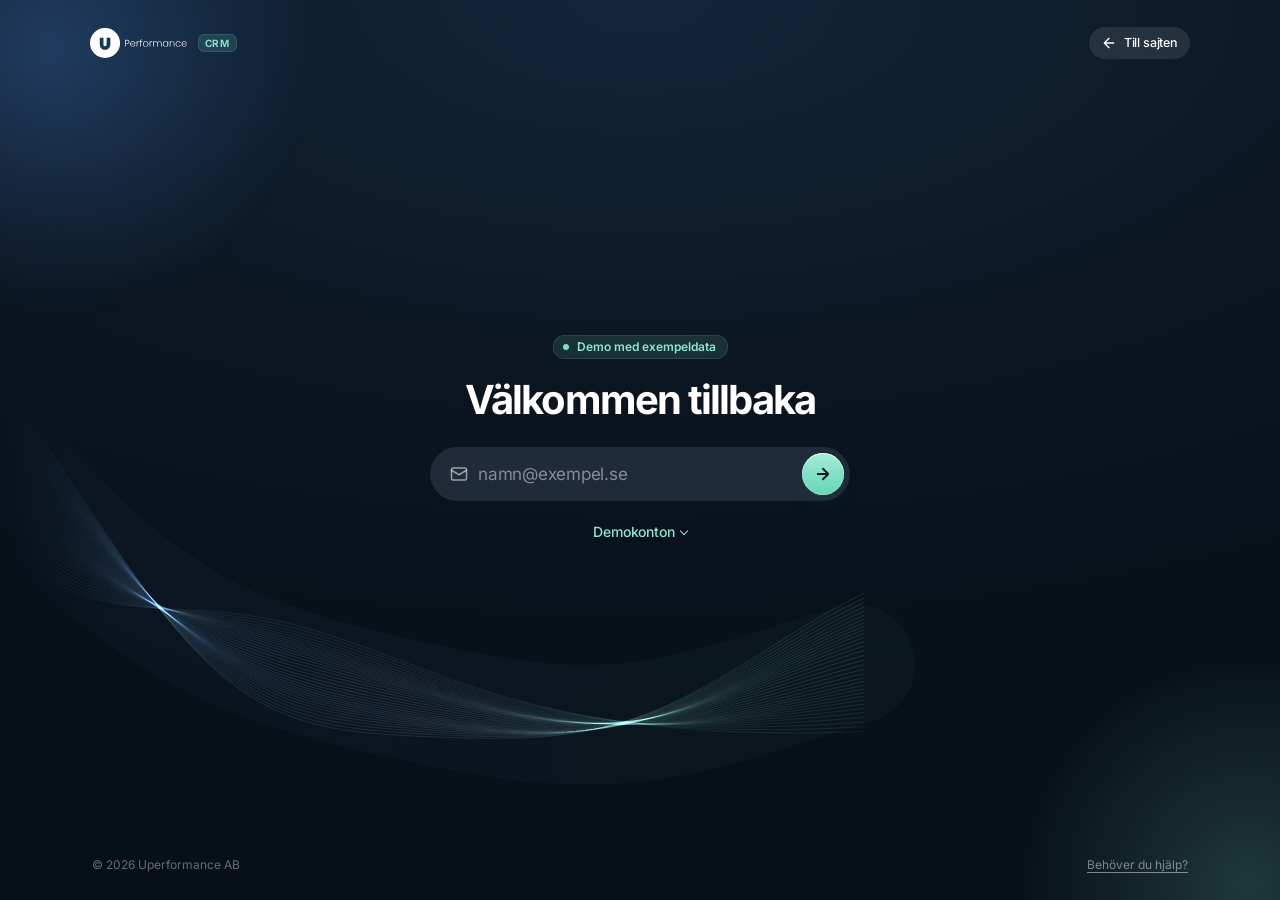
==== commit 26553610: "Uppdaterad visningsversion" ====
--- a/crm/index.html
+++ b/crm/index.html
@@ -57,6 +57,9 @@
 <meta name="robots" content="noindex">
 <meta name="theme-color" content="#0b1520">
 <script src="tema-tidigt.js?v=3"></script>
+<!-- Virveln när man kommer från inloggningen (laddning.js) – först, så att bläcket täcker sidan före första målningen -->
+<link rel="stylesheet" href="laddning.css?v=6">
+<script src="laddning.js?v=9" data-crm></script>
 <link rel="icon" href="favicon.png" type="image/png">
 <!-- Typsnitten ligger på vår egen server (GDPR) – inget hämtas från Google -->
 <link rel="stylesheet" href="../assets/typsnitt/typsnitt.css?v=1">
@@ -107,7 +110,7 @@
 <script src="tema.js?v=7" defer></script>
 <script src="installningar.js?v=12" defer></script>
 <script src="ledning.js?v=47" defer></script>
-<script src="sakerhet.js?v=23" defer></script>
+<script src="sakerhet.js?v=24" defer></script>
 <script src="inspelning.js?v=6" defer></script>
 <script src="samtal.js?v=3" defer></script>
 <script src="samtal-ui.js?v=7" defer></script>
@@ -132,7 +135,7 @@
 <script src="guide-turer.js?v=6" defer></script>
 <script src="crm.js?v=182" defer></script>
 <script src="motescen.js?v=16" defer></script>
-<script type="module" src="scener.js?v=93"></script>
+<script type="module" src="scener.js?v=94"></script>
 </head>
 <body>
 
--- a/crm/laddning.css
+++ b/crm/laddning.css
@@ -0,0 +1,84 @@
+/* Laddningen in i CRM:et – virveln (laddning.js). Samma bläck, norrsken och mint/is som inloggningen.
+   Linjerna ritas på canvas i en egen tråd. Allt annat som rör sig är CSS-animationer av transform/opacity på egna lager
+   (will-change) – de går på grafikkortet och står aldrig still medan CRM:et laddar på huvudtråden. */
+
+/* Före första målningen i CRM:et: bläcket täcker sidan tills lagret finns (inget vitt blink mellan sidorna) */
+html[data-laddar] { background: #0b1520; overflow: hidden; } /* släpps först när lagret är osynligt (stada) */
+html[data-laddar] body::before {
+  content: ''; position: fixed; inset: 0; z-index: 2147483646;
+  background: radial-gradient(120% 80% at 50% 0%, #12263a 0%, #0b1520 55%, #070f18 100%);
+}
+
+html:has(> body > .upl) { overflow: hidden; } /* ingen rullningslist bredvid virveln */
+.upl {
+  position: fixed; inset: 0; z-index: 2147483647; overflow: hidden; display: grid; place-items: center;
+  background: radial-gradient(120% 80% at 50% 0%, #12263a 0%, #0b1520 55%, #070f18 100%);
+  color: #fff; color-scheme: dark; opacity: 0; transition: opacity .7s cubic-bezier(.32, .72, 0, 1);
+  font-family: 'Inter', system-ui, sans-serif; /* samma typsnitt och radhöjd på båda sidorna – märket står på exakt samma plats */
+}
+.upl[data-in] { opacity: 1; }
+.upl[data-direkt] { transition: none; }
+.upl[data-ut] { opacity: 0; transition: opacity .8s cubic-bezier(.4, 0, .2, 1) .35s; }
+/* utgången: virveln vidgas mjukt medan den tonar bort */
+.upl-duk { transition: transform 1.1s cubic-bezier(.32, .72, 0, 1), opacity .9s ease .25s; }
+.upl[data-ut] .upl-duk { transform: scale(1.12); opacity: 0; }
+
+/* norrskenet bakom virveln, som på inloggningen */
+.upl-bak { position: absolute; inset: 0; pointer-events: none; }
+.upl-bak span { position: absolute; width: 70vmax; height: 70vmax; border-radius: 50%; filter: blur(10px); opacity: .9; }
+.upl-bak span:nth-child(1) { left: -20vmax; top: -30vmax; background: radial-gradient(closest-side, rgba(90, 160, 255, .3), transparent); }
+.upl-bak span:nth-child(2) { right: -25vmax; bottom: -35vmax; background: radial-gradient(closest-side, rgba(126, 224, 195, .22), transparent); }
+.upl-duk { position: absolute; inset: 0; width: 100%; height: 100%; }
+
+.upl-mitt { position: relative; display: grid; justify-items: center; gap: 28px; transform: translateY(-8px); }
+.upl-marke { position: relative; width: 80px; height: 80px; border-radius: 50%; box-shadow: 0 0 0 1px rgba(167, 210, 255, .25), 0 0 0 10px rgba(126, 224, 195, .06), 0 18px 50px rgba(0, 0, 0, .45); display: grid; place-items: center; }
+.upl-logga { position: relative; z-index: 1; width: 100%; height: 100%; overflow: visible; } /* står still – andningen ligger i glöden (som tonas vid sidbytet) */
+/* Ljusbanan runt märket – samma lutning (skivan) och samma takt som virvelns innersta varv (1,11 rad/s ≈ ett varv på 5,66 s).
+   Bakre halvan under märket, främre halvan över, så att banan går runt loggan. */
+.upl-bana { position: absolute; inset: -34px; pointer-events: none; }
+.upl-bana svg { width: 100%; height: 100%; overflow: visible; transform: scaleY(.5); animation: upl-varv 5.66s linear infinite; will-change: transform, opacity; transition: opacity .45s ease; }
+.upl-bana-bak { clip-path: inset(0 0 50% 0); z-index: 0; }
+.upl-bana-fram { clip-path: inset(50% 0 0 0); z-index: 2; }
+.upl-bana-spar { fill: none; stroke: rgba(167, 210, 255, .16); stroke-width: .7; }
+.upl-bana-bage { fill: none; stroke: #9ff0d8; stroke-width: 1.6; stroke-linecap: round; stroke-dasharray: 16 34; }
+.upl-bana-sken { fill: none; stroke: rgba(126, 224, 195, .28); stroke-width: 5; stroke-linecap: round; stroke-dasharray: 16 34; } /* glöden – ingen filter på SVG-former (blir fyrkantig) */
+.upl-bana-bak .upl-bana-bage { opacity: .55; }
+.upl-bana { opacity: 0; animation: upl-tona .8s ease-out .9s forwards; }
+.upl[data-direkt] .upl-bana { animation: none; opacity: 1; }
+.upl-fyll { fill: #fff; transform-origin: 198px 197.5px; animation: upl-fyll .7s cubic-bezier(.32, .72, 0, 1) .35s both; }
+.upl-ring { fill: none; stroke: #a7d2ff; stroke-width: 14; stroke-dasharray: 1; stroke-dashoffset: 1; animation: upl-ring .8s cubic-bezier(.65, 0, .35, 1) forwards; }
+.upl-u { fill: #183653; opacity: 0; animation: upl-tona .4s ease-out .75s forwards; }
+.upl-glod { position: absolute; inset: -60%; border-radius: 50%; background: radial-gradient(closest-side, rgba(126, 224, 195, .55), rgba(126, 224, 195, 0)); opacity: .5; animation: upl-glod 3.2s ease-in-out infinite; will-change: transform, opacity; }
+.upl[data-direkt] :is(.upl-fyll, .upl-ring, .upl-u, .upl-text) { animation: none; stroke-dashoffset: 0; opacity: 1; }
+
+.upl-text { margin: 0; font-size: 15px !important; line-height: 20px; height: 20px; text-shadow: 0 1px 12px rgba(5, 10, 16, .9); animation: upl-tona .6s ease-out .5s both; display: flex; align-items: baseline; gap: 2px; font-weight: 500; font-size: .9375rem; letter-spacing: -.01em; color: rgba(235, 240, 245, .82); }
+.upl-prickar { display: inline-flex; gap: 3px; margin-left: 2px; transition: opacity .35s ease; }
+.upl-prickar i { will-change: transform, opacity; width: 4px; height: 4px; border-radius: 50%; background: #7ee0c3; animation: upl-prick 1.2s ease-in-out infinite; }
+.upl-prickar i:nth-child(2) { animation-delay: .15s; }
+.upl-prickar i:nth-child(3) { animation-delay: .3s; }
+
+/* Sidbytet (data-ihop): allt som rör sig runt loggan tonar bort, så att den stilla bilden kan frysa utan att det syns.
+   Glödens behållare tonas (inte själva pulsen – den skulle hoppa), banan och prickarna likaså. I CRM:et tonar de fram igen. */
+.upl-glodram { position: absolute; inset: 0; transition: opacity .45s ease; }
+.upl[data-ihop] :is(.upl-bana svg, .upl-prickar, .upl-glodram) { opacity: 0; }
+.upl[data-ihop][data-direkt] :is(.upl-bana svg, .upl-prickar, .upl-glodram) { transition: none; }
+
+/* Utgången: märket sugs in och lyser upp, texten tonar */
+.upl-marke, .upl-duk { will-change: transform, opacity; }
+.upl[data-ut] .upl-marke { animation: upl-sug 1s cubic-bezier(.45, 0, .2, 1) forwards; }
+.upl[data-ut] .upl-text { opacity: 0; transition: opacity .25s; }
+
+@keyframes upl-andas { 50% { transform: scale(1.035); } }
+@keyframes upl-varv { from { transform: scaleY(.5) rotate(0deg); } to { transform: scaleY(.5) rotate(360deg); } }
+@keyframes upl-glod { 50% { transform: scale(1.14); opacity: .8; } }
+@keyframes upl-ring { to { stroke-dashoffset: 0; } }
+@keyframes upl-fyll { from { transform: scale(0); } }
+@keyframes upl-tona { to { opacity: 1; } }
+@keyframes upl-prick { 0%, 80%, 100% { transform: translateY(0); opacity: .35; } 40% { transform: translateY(-4px); opacity: 1; } }
+@keyframes upl-sug { 35% { transform: scale(.9); } 100% { transform: scale(1.35); opacity: 0; } }
+
+@media (prefers-reduced-motion: reduce) {
+  .upl, .upl[data-ut] { transition: opacity .25s; }
+  .upl *, .upl[data-ut] .upl-marke { animation: none !important; }
+  .upl-ring { stroke-dashoffset: 0; } .upl-u { opacity: 1; }
+}
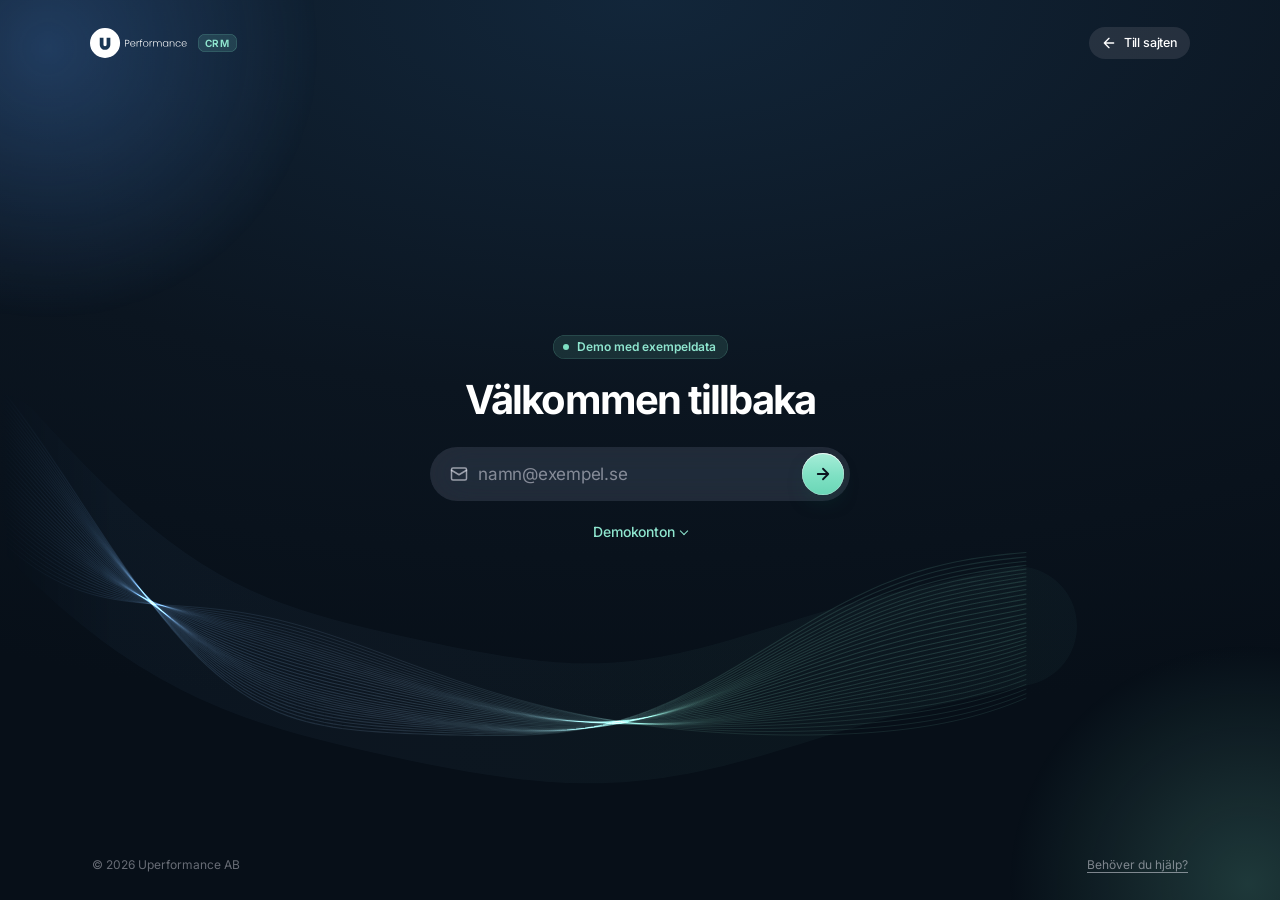
==== commit 7c1ebeb2: "Uppdaterad visningsversion" ====
--- a/crm/index.html
+++ b/crm/index.html
@@ -78,21 +78,21 @@
 <link rel="stylesheet" href="ledning.css?v=72">
 <link rel="stylesheet" href="enkat-rapport.css?v=5">
 <link rel="stylesheet" href="enkater.css?v=7">
-<link rel="stylesheet" href="abonnemang.css?v=26">
+<link rel="stylesheet" href="abonnemang.css?v=27">
 <link rel="stylesheet" href="forfragningar.css?v=1">
 <link rel="stylesheet" href="import.css?v=2">
 <link rel="stylesheet" href="hjalp.css?v=2">
 <link rel="stylesheet" href="diagram.css?v=2">
 <link rel="stylesheet" href="tema-toner.css?v=25">
 <link rel="stylesheet" href="tema.css?v=38">
-<link rel="stylesheet" href="glas.css?v=28" media="screen">
+<link rel="stylesheet" href="glas.css?v=29" media="screen">
 <link rel="stylesheet" href="sidorals.css?v=8">
 <link rel="stylesheet" href="sidomeny.css?v=23">
 <link rel="stylesheet" href="../assets/valj.css?v=13">
 <link rel="stylesheet" href="../assets/kalender.css?v=14">
 <link rel="stylesheet" href="../assets/overgang.css?v=2">
 <link rel="stylesheet" href="../assets/logga.css?v=4">
-<link rel="stylesheet" href="apple.css?v=59">
+<link rel="stylesheet" href="apple.css?v=66">
 <link rel="stylesheet" href="apple-1.css?v=2">
 <link rel="stylesheet" href="apple-2.css?v=2">
 <link rel="stylesheet" href="apple-3.css?v=2">
@@ -117,9 +117,9 @@
 <script src="samtal-dela.js?v=2" defer></script>
 <script src="videomote.js?v=8" defer></script>
 <script src="sidorals.js?v=4" defer></script>
-<script src="sidomeny.js?v=6" defer></script>
+<script src="sidomeny.js?v=7" defer></script>
 <script src="aviseringar.js?v=6" defer></script>
-<script src="chatt.js?v=37" defer></script>
+<script src="chatt.js?v=38" defer></script>
 <script src="diagram.js?v=1" defer></script>
 <script src="enkatlogik.js?v=5" defer></script>
 <script src="qr.js?v=1" defer></script>
--- a/crm/abonnemang.css
+++ b/crm/abonnemang.css
@@ -268,7 +268,7 @@
 @media (hover: hover) { .ab-rad:hover { transform: translateY(-3px); box-shadow: var(--lg-kant), 0 2px 4px rgb(var(--t-skugga-rgb, 11 21 32) / .06), 0 22px 40px -18px rgb(var(--t-skugga-rgb, 11 21 32) / .45); } }
 
 /* hovringskortet och staplarnas kort: glas som flyter ovanpå */
-.ab-tips, .ab-ik-info { background: linear-gradient(180deg, color-mix(in srgb, var(--vit-tack, #fff) 86%, transparent), color-mix(in srgb, var(--vit-tack, #fff) 66%, transparent)); -webkit-backdrop-filter: blur(24px) saturate(1.9); backdrop-filter: blur(24px) saturate(1.9); box-shadow: inset 0 1px 0 rgb(255 255 255 / calc(.9 * var(--ab-ljus, 1))), inset 0 0 0 .5px rgb(255 255 255 / calc(.6 * var(--ab-ljus, 1))), 0 0 0 .5px rgb(var(--t-blaeck-rgb, 11 21 32) / .08), 0 22px 48px -16px rgb(var(--t-skugga-rgb, 11 21 32) / .45); border-radius: 18px; }
+.ab-tips, .ab-ik-info { background: linear-gradient(180deg, color-mix(in srgb, var(--vit-tack, #fff) 97%, transparent), color-mix(in srgb, var(--vit-tack, #fff) 93%, transparent)); /* 86/66 % – texten bakom syntes igenom */ -webkit-backdrop-filter: blur(24px) saturate(1.9); backdrop-filter: blur(24px) saturate(1.9); box-shadow: inset 0 1px 0 rgb(255 255 255 / calc(.9 * var(--ab-ljus, 1))), inset 0 0 0 .5px rgb(255 255 255 / calc(.6 * var(--ab-ljus, 1))), 0 0 0 .5px rgb(var(--t-blaeck-rgb, 11 21 32) / .08), 0 22px 48px -16px rgb(var(--t-skugga-rgb, 11 21 32) / .45); border-radius: 18px; }
 .ab-tips { animation: ab-tips .28s cubic-bezier(.34, 1.4, .64, 1); }
 @keyframes ab-tips { from { opacity: 0; } }
 /* staplarna: rundade toppar och en ljus glansrand i varje del */
--- a/crm/glas.css
+++ b/crm/glas.css
@@ -149,4 +149,7 @@
   /* Snabbarkets topp: i Ljus står ljus text inte på ljus botten */
   html[data-glas][data-tema="ljus"] dialog.ark:has(> .snabb-topp) { --z-opak: .96; }
   html[data-glas] .stegband { -webkit-backdrop-filter: blur(14px) saturate(160%); backdrop-filter: blur(14px) saturate(160%); }
+  /* Svävande rutor som visas vid pekning (verktygstips) ska alltid gå att läsa (2026-11-24, användaren: grafens ruta på översikten
+     var genomskinlig – texten bakom syntes igenom). De ligger ovanpå annat innehåll, så de är täta i alla teman, med frost bakom. */
+  html[data-glas] :is(.ob-ig-tips, .ss-tips) { --z-opak: 1 !important; -webkit-backdrop-filter: blur(18px) saturate(150%); backdrop-filter: blur(18px) saturate(150%); }
 }
--- a/crm/apple.css
+++ b/crm/apple.css
@@ -961,3 +961,111 @@
   text-transform: none !important; letter-spacing: -.005em !important; font-family: var(--font-brod) !important; font-weight: 600 !important; font-size: .84rem !important; }
 html[data-stil="apple"] :is(.sidhjalte .glas-etikett, .kr-blick-etikett, .ob-matt-etikett, .obk-total-etikett, .ms-tal-topp small, .ms-tal-vem small, .kd-klubb-etikett, .kb-fakta-etikett, .mk-etikett, .ab-hj-tal small) {
   text-transform: none !important; letter-spacing: -.003em !important; font-family: var(--font-brod) !important; font-weight: 600 !important; font-size: .76rem !important; }
+
+/* 52 Chattens snabbknapp som iOS 26 (2026-11-24, användaren: "gör den ios senaste desing och känsla"): en flytande knapp i liquid glass –
+   tonat mintglas med ljusreflex uppe, ljus kant runt om och mjuk skugga, en fylld vit pratbubbla (Meddelanden) med prickar i djup mint
+   och den röda iOS-brickan med vit ring. Trycket fjädrar (scale), inget skak. Rälsens lilla variant (data-i-rals) får samma bubbla. */
+html[data-stil="apple"] .chf-ikon:not([data-stor-ej]):not([data-i-rals]) {
+  width: 56px; height: 56px; isolation: isolate; color: #fff;
+  background:
+    radial-gradient(70% 45% at 42% 14%, rgb(255 255 255 / .85), rgb(255 255 255 / 0) 72%),
+    radial-gradient(120% 110% at 30% 10%, rgb(190 247 228 / .96), rgb(104 220 186 / .95) 52%, rgb(32 168 132 / .96)) !important;
+  box-shadow: inset 0 1px 1px rgb(255 255 255 / .95), inset 0 0 0 .5px rgb(255 255 255 / .7), inset 0 -6px 12px rgb(8 92 70 / .28),
+    0 0 0 .5px rgb(8 92 70 / .3), 0 14px 30px -12px rgb(15 110 87 / .65), 0 3px 8px -3px rgb(0 0 0 / .25) !important;
+  -webkit-backdrop-filter: blur(14px) saturate(1.8); backdrop-filter: blur(14px) saturate(1.8);
+  transition: translate .45s cubic-bezier(.22, 1, .36, 1), transform .45s cubic-bezier(.34, 1.4, .64, 1), box-shadow .35s ease, top .4s cubic-bezier(.22, 1, .36, 1), left .4s cubic-bezier(.22, 1, .36, 1);
+}
+html[data-stil="apple"] .chf-ikon:not([data-stor-ej]):not([data-i-rals]):hover,
+html[data-stil="apple"] .chf-ikon:not([data-stor-ej]):not([data-i-rals])[data-nara] { transform: scale(1.06);
+  box-shadow: inset 0 1px 1px rgb(255 255 255 / .95), inset 0 0 0 .5px rgb(255 255 255 / .75), inset 0 -6px 12px rgb(8 92 70 / .26),
+    0 0 0 .5px rgb(8 92 70 / .3), 0 20px 38px -12px rgb(15 110 87 / .7), 0 4px 10px -4px rgb(0 0 0 / .25) !important; }
+html[data-stil="apple"] .chf-ikon:not([data-stor-ej]):active { transform: scale(.92); }
+html[data-stil="apple"] .chf-ikon:hover .chf-ikon-yta { animation: none; } /* inget vickande – iOS fjädrar bara */
+.chf-bubbla { width: 26px; height: 26px; overflow: visible; filter: drop-shadow(0 1px 1.5px rgb(8 92 70 / .35)); }
+.chf-bubbla-yta { fill: #fff; }
+.chf-bubbla-prick { fill: #179474; }
+.chf-ikon[data-i-rals] .chf-bubbla { width: 18px; height: 18px; filter: none; }
+.chf-ikon[data-i-rals] .chf-bubbla-yta { fill: var(--accent-text, #0f6e57); }
+.chf-ikon[data-i-rals] .chf-bubbla-prick { fill: #fff; }
+html[data-stil="apple"] .chf-ikon:not([data-i-rals]) b { right: -2px; top: -2px; min-width: 22px; height: 22px; font: 600 12px/1 var(--font-brod);
+  background: #ff3b30; color: #fff; box-shadow: 0 0 0 2.5px #fff, 0 2px 6px rgb(0 0 0 / .25); }
+@media (prefers-reduced-motion: reduce) { html[data-stil="apple"] .chf-ikon { transition: none !important; } }
+
+/* 53 Sidofältets topp och fot som iPadOS 26 (2026-11-24, användaren: "den känns rörig, gör den ios snygg smart stilren design, senaste"
+   + om foten: "den med ios och snyggare"). Lugnt och enhetligt: loggan står fritt (inget kort, inget glödande CRM-piller – CRM är en
+   diskret etikett), sökfältet är iOS-fältet, klockan och plus är lika stora runda knappar, Säljvy/Chefsvy är en segmentväljare med
+   enfärgad text och ikoner, och foten är tre jämna kapslar (Logga ut i iOS röda). Fyllnaderna är currentColor i låg täckning – de
+   följer temat (ljusa och mörka menyer) utan egna färger. */
+@media (min-width: 1000px) {
+  html[data-stil="apple"] body #sidomeny { --ios-fyll: color-mix(in srgb, currentColor 8%, transparent); --ios-fyll-h: color-mix(in srgb, currentColor 13%, transparent); }
+  /* loggan */
+  html[data-stil="apple"] body #sidomeny .varumarke { background: #13263a !important; box-shadow: inset 0 0 0 .5px rgb(255 255 255 / .12), 0 2px 6px -2px rgb(0 0 0 / .25) !important; border-radius: 12px !important; padding: 6px 8px 6px 7px !important; min-height: 40px; } /* loggans ordmärke är vitt – en lugn mörk platta, ingen glöd */
+  html[data-stil="apple"] body #sidomeny .varumarke::before, html[data-stil="apple"] body #sidomeny .varumarke::after { display: none !important; }
+  html[data-stil="apple"] body #sidomeny [data-varumarke-under] { padding: 3px 7px !important; border-radius: 6px !important; background: var(--ios-fyll) !important; box-shadow: none !important;
+    font: 600 10.5px/1.2 var(--font-brod) !important; letter-spacing: .02em !important; color: rgb(255 255 255 / .72) !important; background: rgb(255 255 255 / .1) !important; text-shadow: none !important; }
+  html[data-stil="apple"] body #sidomeny [data-varumarke-under]::before, html[data-stil="apple"] body #sidomeny [data-varumarke-under]::after { display: none !important; }
+  /* sök + knappar: en rad med samma höjd (36 px) */
+  html[data-stil="apple"] body #sidomeny .sido-verktyg { gap: 8px !important; align-items: center; }
+  html[data-stil="apple"] body #sidomeny .sido-verktyg .sok input { height: 36px !important; padding-left: 32px !important; border: 0 !important; border-radius: 10px !important; background: var(--ios-fyll) !important; box-shadow: none !important;
+    font: 400 15px/1 var(--font-brod) !important; letter-spacing: -.01em; }
+  html[data-stil="apple"] body #sidomeny .sido-verktyg .sok input::placeholder { color: color-mix(in srgb, currentColor 50%, transparent); }
+  html[data-stil="apple"] body #sidomeny .sido-verktyg .sok input:focus { background: var(--ios-fyll-h) !important; box-shadow: 0 0 0 3px color-mix(in srgb, var(--accent) 35%, transparent) !important; }
+  html[data-stil="apple"] body #sidomeny .sido-verktyg .sok > .ikon { width: 15px !important; height: 15px !important; left: 11px !important; color: color-mix(in srgb, currentColor 50%, transparent) !important; }
+  html[data-stil="apple"] body #sidomeny .sido-verktyg .sok-kbd { background: none !important; box-shadow: none !important; font: 500 10.5px/1 var(--font-brod) !important; color: color-mix(in srgb, currentColor 40%, transparent) !important; }
+  html[data-stil="apple"] body #sidomeny .sido-verktyg :is(.klocka, .knapp-ny) { flex: none; width: 36px !important; height: 36px !important; min-height: 0 !important; padding: 0 !important; border: 0 !important; border-radius: 50% !important;
+    transition: background .2s ease, scale .35s cubic-bezier(.34, 1.4, .64, 1) !important; }
+  html[data-stil="apple"] body #sidomeny .sido-verktyg .klocka { background: var(--ios-fyll) !important; box-shadow: none !important; color: inherit !important; }
+  html[data-stil="apple"] body #sidomeny .sido-verktyg .klocka:hover { background: var(--ios-fyll-h) !important; }
+  html[data-stil="apple"] body #sidomeny .sido-verktyg .klocka .ikon { width: 18px !important; height: 18px !important; }
+  html[data-stil="apple"] body #sidomeny .sido-verktyg .knapp-ny { color: #fff !important; background: var(--accent-djup, #0f6e57) !important; box-shadow: 0 4px 10px -4px color-mix(in srgb, var(--accent-djup, #0f6e57) 70%, transparent) !important; font-size: 0 !important; }
+  html[data-stil="apple"] body #sidomeny .sido-verktyg .knapp-ny:hover:not(:disabled) { transform: none !important; background: color-mix(in srgb, var(--accent-djup, #0f6e57) 88%, #fff) !important; }
+  html[data-stil="apple"] body #sidomeny .sido-verktyg .knapp-ny .ikon { width: 17px !important; height: 17px !important; stroke-width: 2.4 !important; }
+  html[data-stil="apple"] body #sidomeny .sido-verktyg :is(.klocka, .knapp-ny):active { scale: .9; }
+  html[data-stil="apple"] body #sidomeny .sido-verktyg .klocka > b { top: -3px !important; right: -3px !important; min-width: 18px !important; height: 18px !important; padding: 0 5px !important; font: 600 11px/18px var(--font-brod) !important;
+    background: #ff3b30 !important; color: #fff !important; box-shadow: 0 0 0 2px rgb(var(--t-glas-rgb, 255 255 255)) !important; }
+  /* Säljvy / Chefsvy: iOS-segment */
+  html[data-stil="apple"] body #sidomeny .vy-vaxel { margin: 2px 2px 8px !important; padding: 2px !important; border-radius: 9px !important; background: var(--ios-fyll) !important; box-shadow: none !important; color: inherit; }
+  html[data-stil="apple"] body #sidomeny .vy-vaxel button { min-height: 28px !important; border-radius: 7px !important; gap: 5px !important; font: 600 13px/1 var(--font-brod) !important; letter-spacing: -.01em !important;
+    color: inherit !important; opacity: .62; transition: opacity .25s ease, color .25s ease !important; }
+  html[data-stil="apple"] body #sidomeny .vy-vaxel button[aria-pressed="true"] { opacity: 1; color: #1c1c1e !important; }
+  html[data-stil="apple"] body #sidomeny .vy-vaxel button .ikon { width: 14px !important; height: 14px !important; color: currentColor !important; transform: none !important; }
+  html[data-stil="apple"] body #sidomeny .vy-vaxel .vy-vaxel-puck, html[data-stil="apple"] body #sidomeny .vy-vaxel[data-lage="chef"] .vy-vaxel-puck {
+    border-radius: 7px !important; background: #fff !important; box-shadow: 0 3px 8px rgb(0 0 0 / .12), 0 3px 1px rgb(0 0 0 / .04), 0 0 0 .5px rgb(0 0 0 / .04) !important; }
+  html[data-stil="apple"][data-tema="mork"] body #sidomeny .vy-vaxel .vy-vaxel-puck, html[data-stil="apple"][data-tema="mork"] body #sidomeny .vy-vaxel[data-lage="chef"] .vy-vaxel-puck { background: color-mix(in srgb, currentColor 22%, transparent) !important; box-shadow: 0 3px 8px rgb(0 0 0 / .2) !important; }
+  html[data-stil="apple"][data-tema="mork"] body #sidomeny .vy-vaxel button[aria-pressed="true"] { color: inherit !important; }
+  /* plattan sitter exakt på knappen (förut 1 px snett och 2 px lägre) */
+  html[data-stil="apple"] body #sidomeny .vy-vaxel { position: relative; }
+  html[data-stil="apple"] body #sidomeny .vy-vaxel .vy-vaxel-puck { top: 2px !important; bottom: 2px !important; left: 2px !important; height: auto !important; width: calc(50% - 2px) !important; }
+  html[data-stil="apple"][data-tema="mork"] body #sidomeny .vy-vaxel .vy-vaxel-puck, html[data-stil="apple"][data-tema="mork"] body #sidomeny .vy-vaxel[data-lage="chef"] .vy-vaxel-puck {
+    background: rgb(255 255 255 / .17) !important; box-shadow: inset 0 .5px 0 rgb(255 255 255 / .22), 0 2px 6px rgb(0 0 0 / .3) !important; }
+  /* foten: EN verktygsrad som i iOS – en tonad kapsel, knapparna får den bredd texten behöver (förut tre lika breda kapslar där
+     "Hemsidan" inte fick plats och trycktes mot kanten), tunna avdelare emellan, Logga ut i iOS röda, återställ som rund ikon */
+  html[data-stil="apple"] body #sidomeny .sido-lankar { display: flex !important; align-items: center; gap: 0 !important; padding: 3px !important; border: 0 !important; border-radius: 12px !important; background: var(--ios-fyll) !important; }
+  html[data-stil="apple"] body #sidomeny .sido-lank { position: relative; flex: 1 1 auto; min-width: 0; display: inline-flex !important; align-items: center; justify-content: center; gap: 5px !important; height: 30px; min-height: 0 !important;
+    padding: 0 6px !important; border: 0 !important; border-radius: 9px !important; background: transparent !important; box-shadow: none !important; color: inherit !important;
+    font: 600 12.5px/1 var(--font-brod) !important; letter-spacing: -.01em !important; text-decoration: none !important; white-space: nowrap;
+    transition: background .2s ease, scale .3s cubic-bezier(.34, 1.4, .64, 1) !important; }
+  html[data-stil="apple"] body #sidomeny .sido-lank + .sido-lank::before { content: ''; position: absolute; left: 0; top: 8px; bottom: 8px; width: 1px; background: color-mix(in srgb, currentColor 18%, transparent); transition: opacity .2s; }
+  html[data-stil="apple"] body #sidomeny .sido-lank[data-g="logga-ut"]::before { background: color-mix(in srgb, var(--text, #888) 18%, transparent); }
+  html[data-stil="apple"] body #sidomeny .sido-lank:hover { background: var(--ios-fyll-h) !important; }
+  html[data-stil="apple"] body #sidomeny .sido-lank:hover::before, html[data-stil="apple"] body #sidomeny .sido-lank:hover + .sido-lank::before { opacity: 0; }
+  html[data-stil="apple"] body #sidomeny .sido-lank:active { scale: .95; }
+  html[data-stil="apple"] body #sidomeny .sido-lank .ikon { flex: none; width: 14px !important; height: 14px !important; color: currentColor !important; }
+  html[data-stil="apple"] body #sidomeny .sido-lank[data-g="logga-ut"] { color: #e5342a !important; }
+  html[data-stil="apple"][data-tema="mork"] body #sidomeny .sido-lank[data-g="logga-ut"] { color: #ff6961 !important; }
+  html[data-stil="apple"] body #sidomeny .sido-ikonlank { flex: 0 0 30px; width: 30px; padding: 0 !important; border-radius: 50% !important; }
+  /* mjuk känsla (sidomeny.js 05): plattan glider mellan knapparna med iOS-fjäder, ikonerna rör sig var på sitt sätt */
+  html[data-stil="apple"] body #sidomeny .sido-lankar { position: relative; isolation: isolate; }
+  html[data-stil="apple"] body #sidomeny .sido-lank-ljus { position: absolute; z-index: -1; top: 3px; bottom: 3px; left: 0; width: 0; border-radius: 9px; pointer-events: none; opacity: 0;
+    background: color-mix(in srgb, currentColor 11%, transparent); box-shadow: inset 0 .5px 0 rgb(255 255 255 / .14);
+    transition: transform .46s cubic-bezier(.32, 1.18, .42, 1), width .46s cubic-bezier(.32, 1.18, .42, 1), opacity .28s ease; }
+  html[data-stil="apple"] body #sidomeny .sido-lankar[data-ljus] > .sido-lank-ljus { opacity: 1; }
+  html[data-stil="apple"] body #sidomeny .sido-lankar .sido-lank:hover { background: transparent !important; } /* plattan ersätter hovringens bakgrund */
+  html[data-stil="apple"] body #sidomeny .sido-lankar[data-ljus] .sido-lank::before { opacity: 0; transition: opacity .25s ease; } /* avdelarna viker undan för plattan */
+  html[data-stil="apple"] body #sidomeny .sido-lank .ikon { transition: transform .45s cubic-bezier(.34, 1.56, .64, 1) !important; }
+  html[data-stil="apple"] body #sidomeny .sido-lank[href]:is(:hover, [data-ljus]) .ikon { transform: translateY(-1.5px) scale(1.08); }
+  html[data-stil="apple"] body #sidomeny .sido-lank[data-g="logga-ut"]:is(:hover, [data-ljus]) .ikon { transform: translateX(2px); }
+  html[data-stil="apple"] body #sidomeny .sido-ikonlank:is(:hover, [data-ljus]) .ikon { transform: rotate(-180deg); transition-duration: .6s !important; }
+  html[data-stil="apple"] body #sidomeny .sido-lank:active .ikon { transform: scale(.9); transition-duration: .15s !important; }
+  @media (prefers-reduced-motion: reduce) { html[data-stil="apple"] body #sidomeny :is(.sido-lank-ljus, .sido-lank .ikon) { transition: opacity .2s !important; } html[data-stil="apple"] body #sidomeny .sido-lank .ikon { transform: none !important; } }
+}
